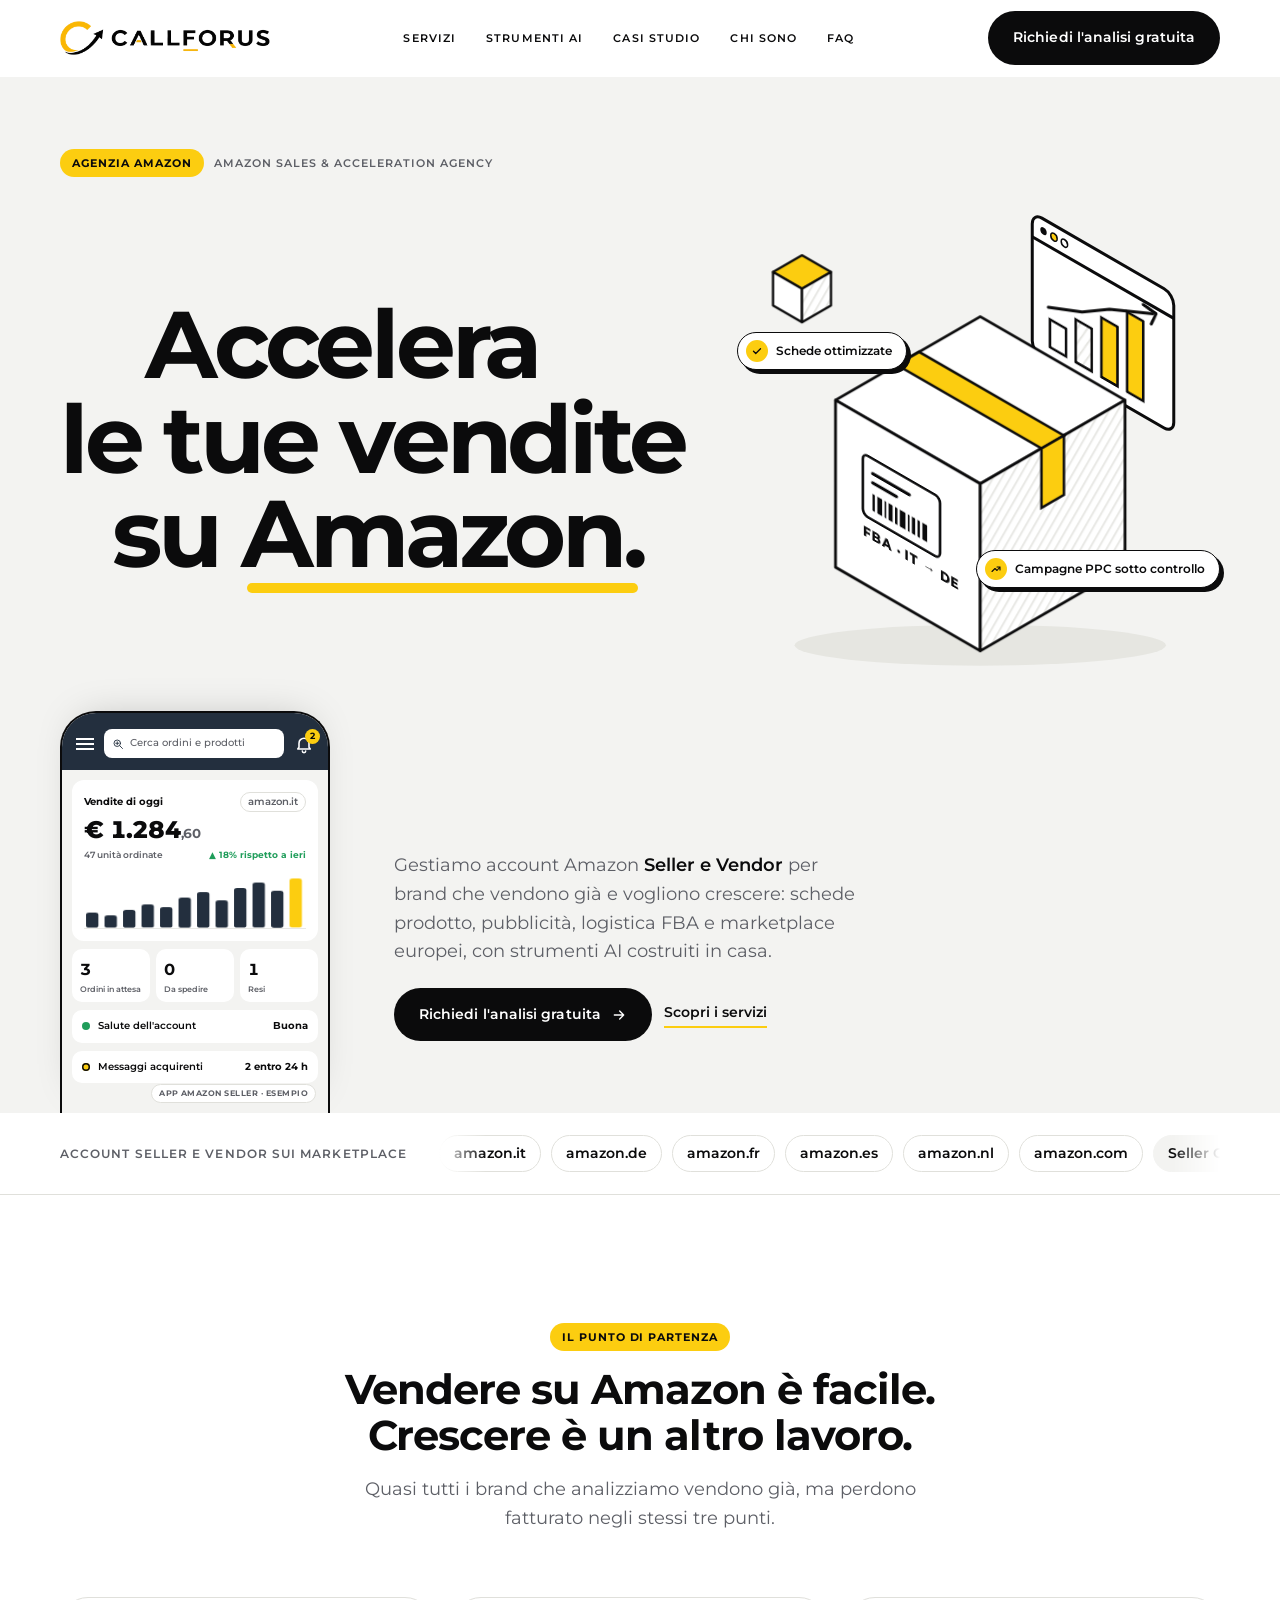
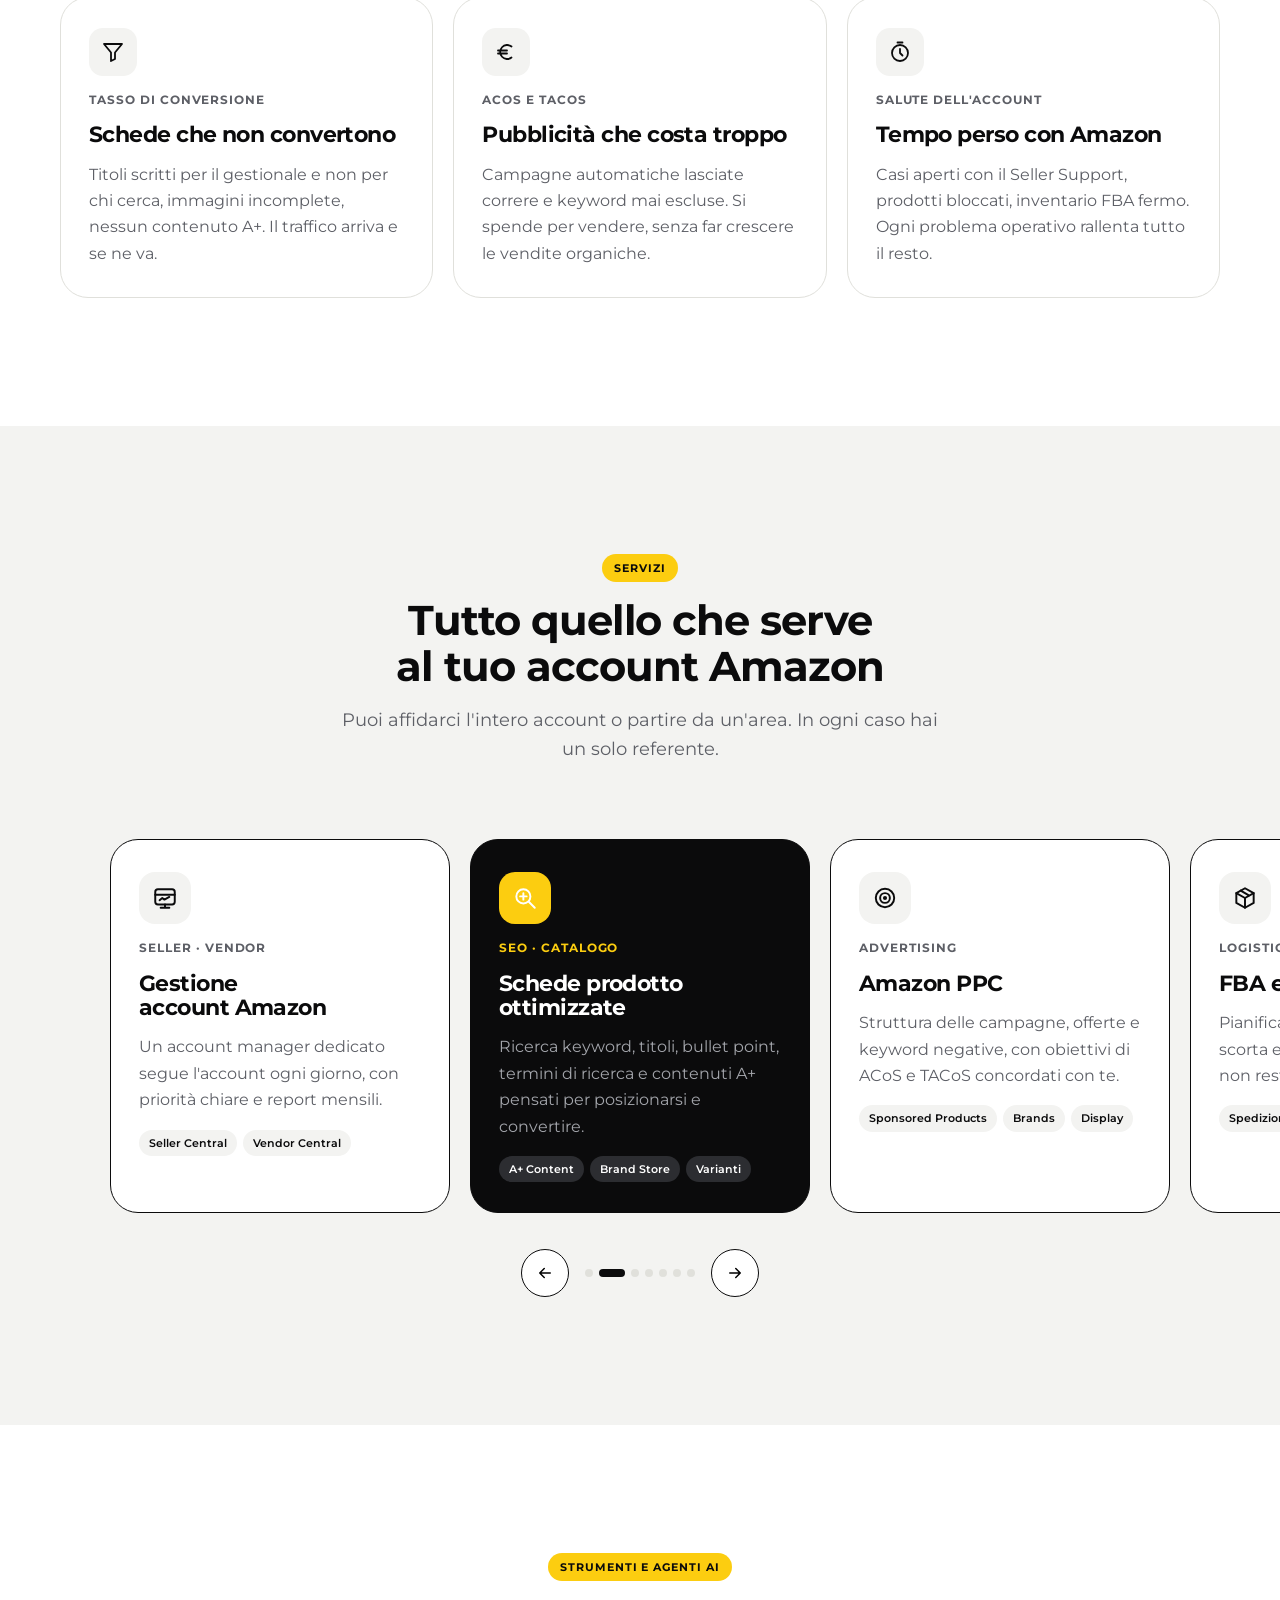
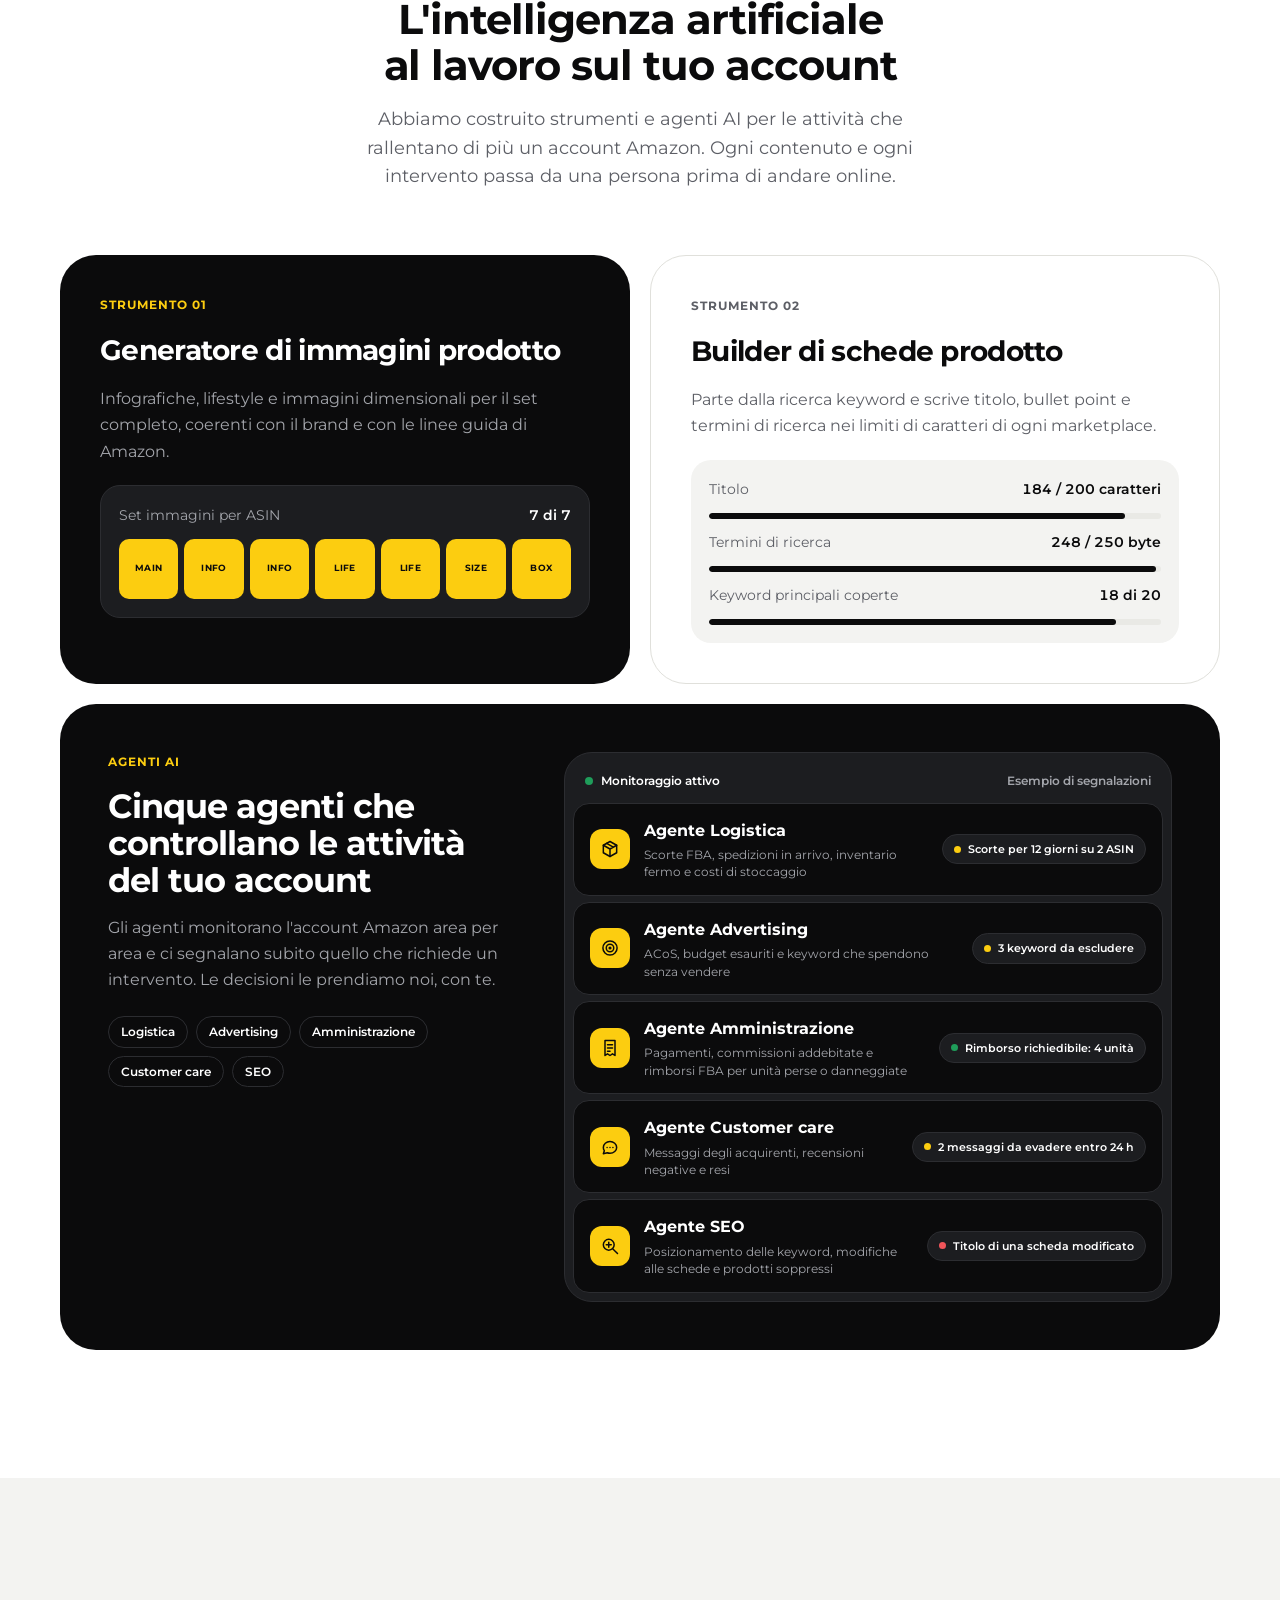
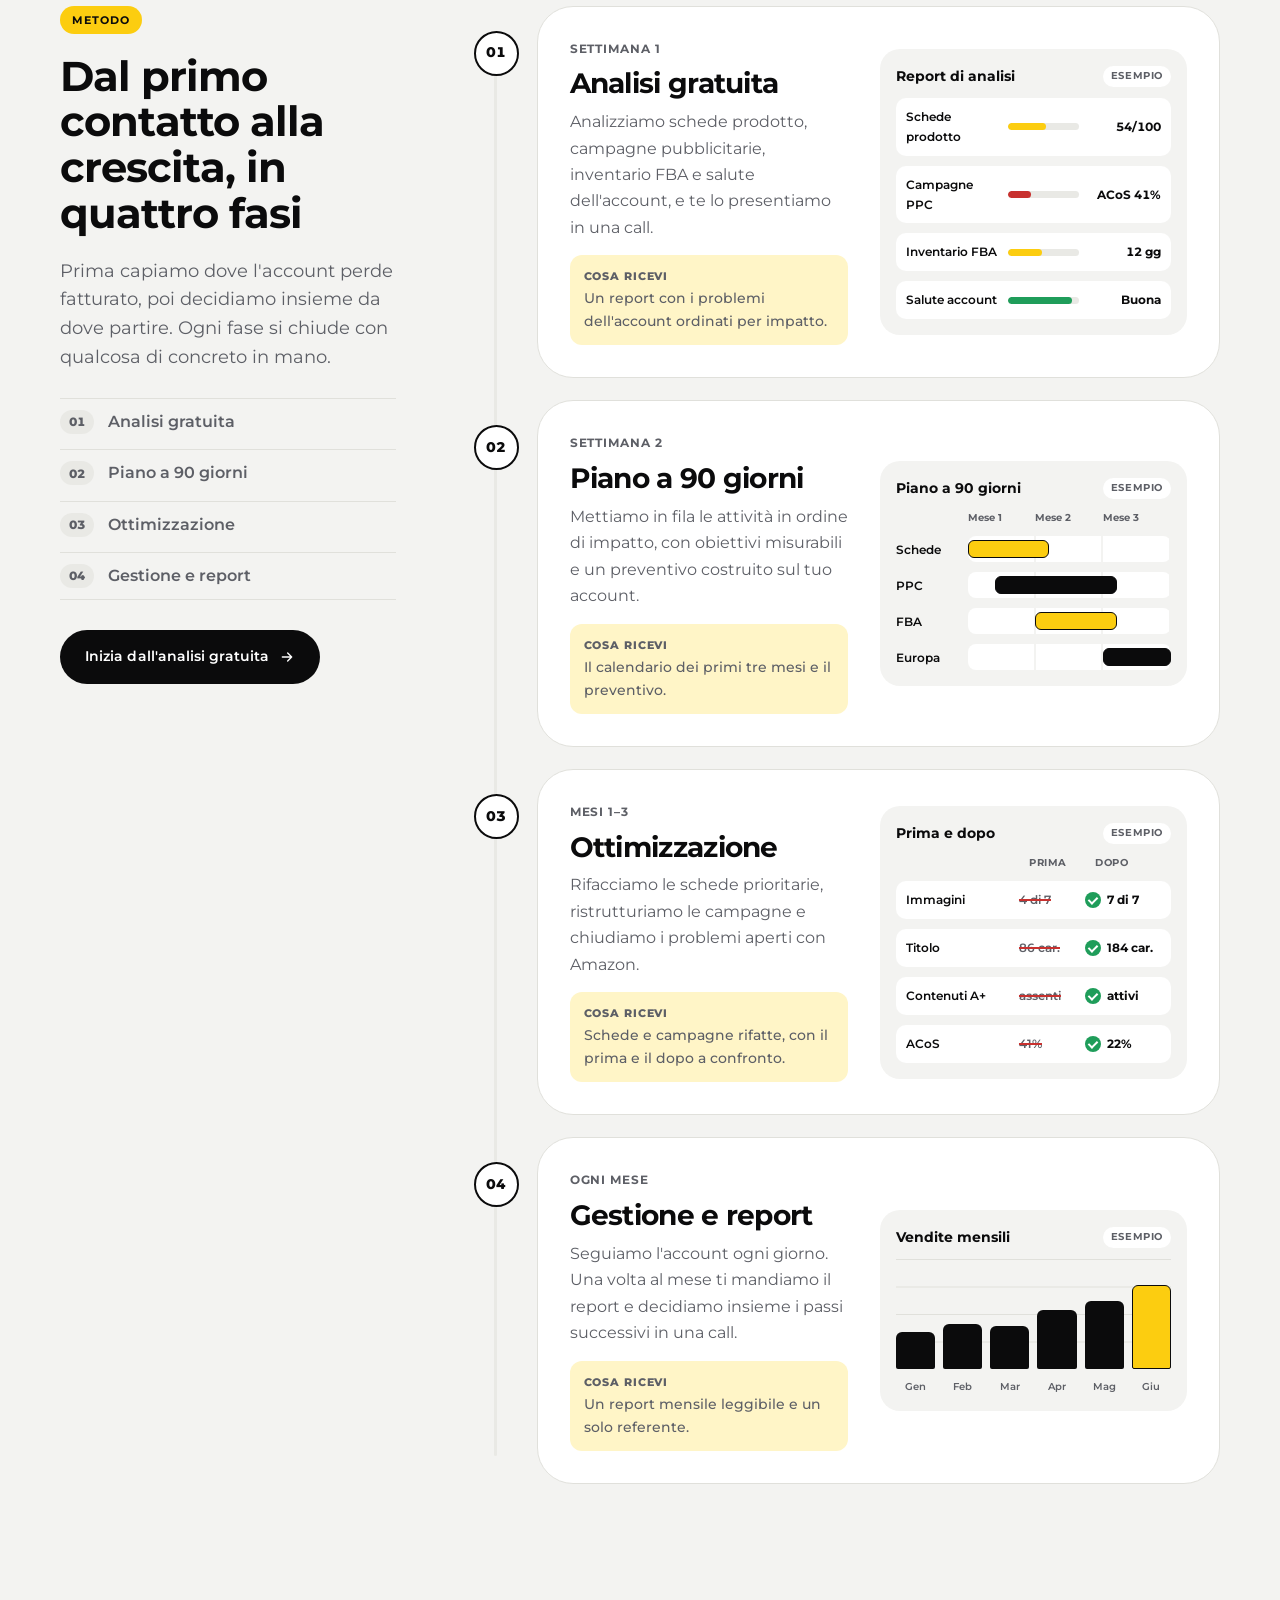
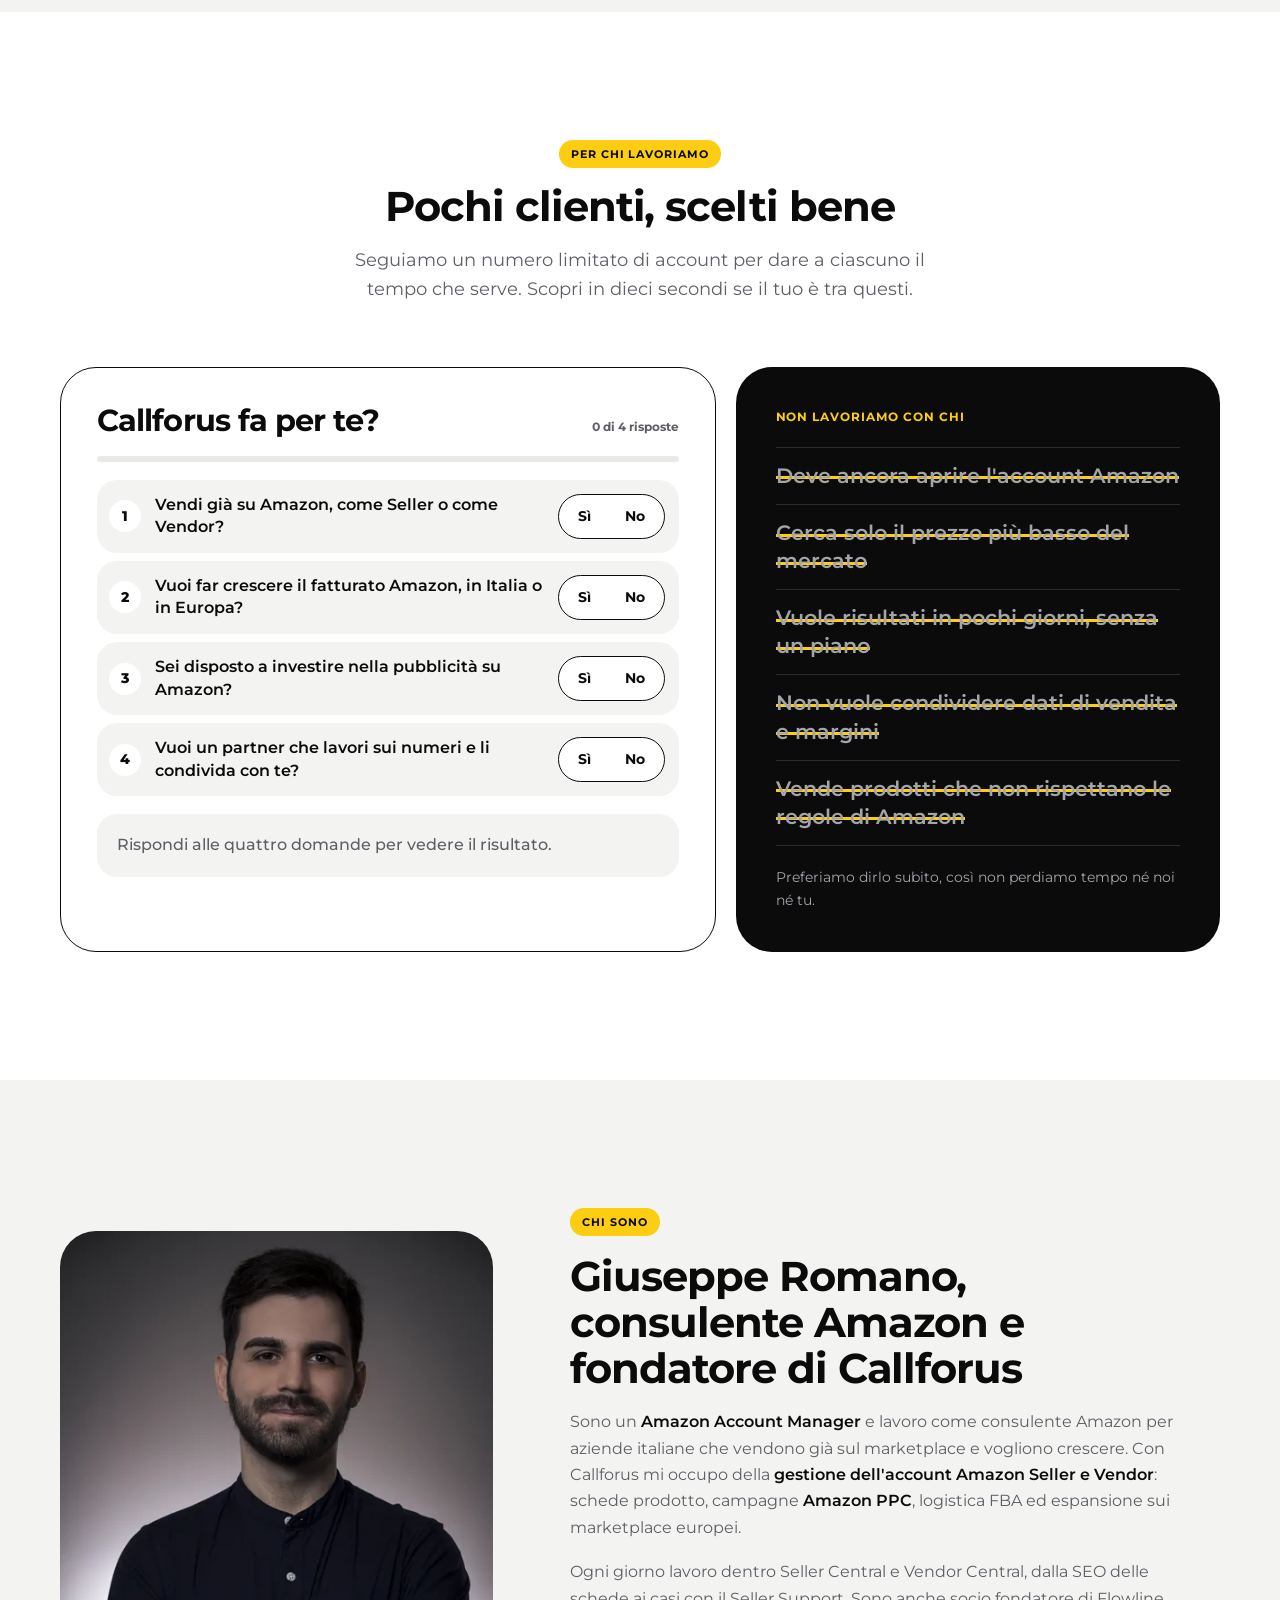
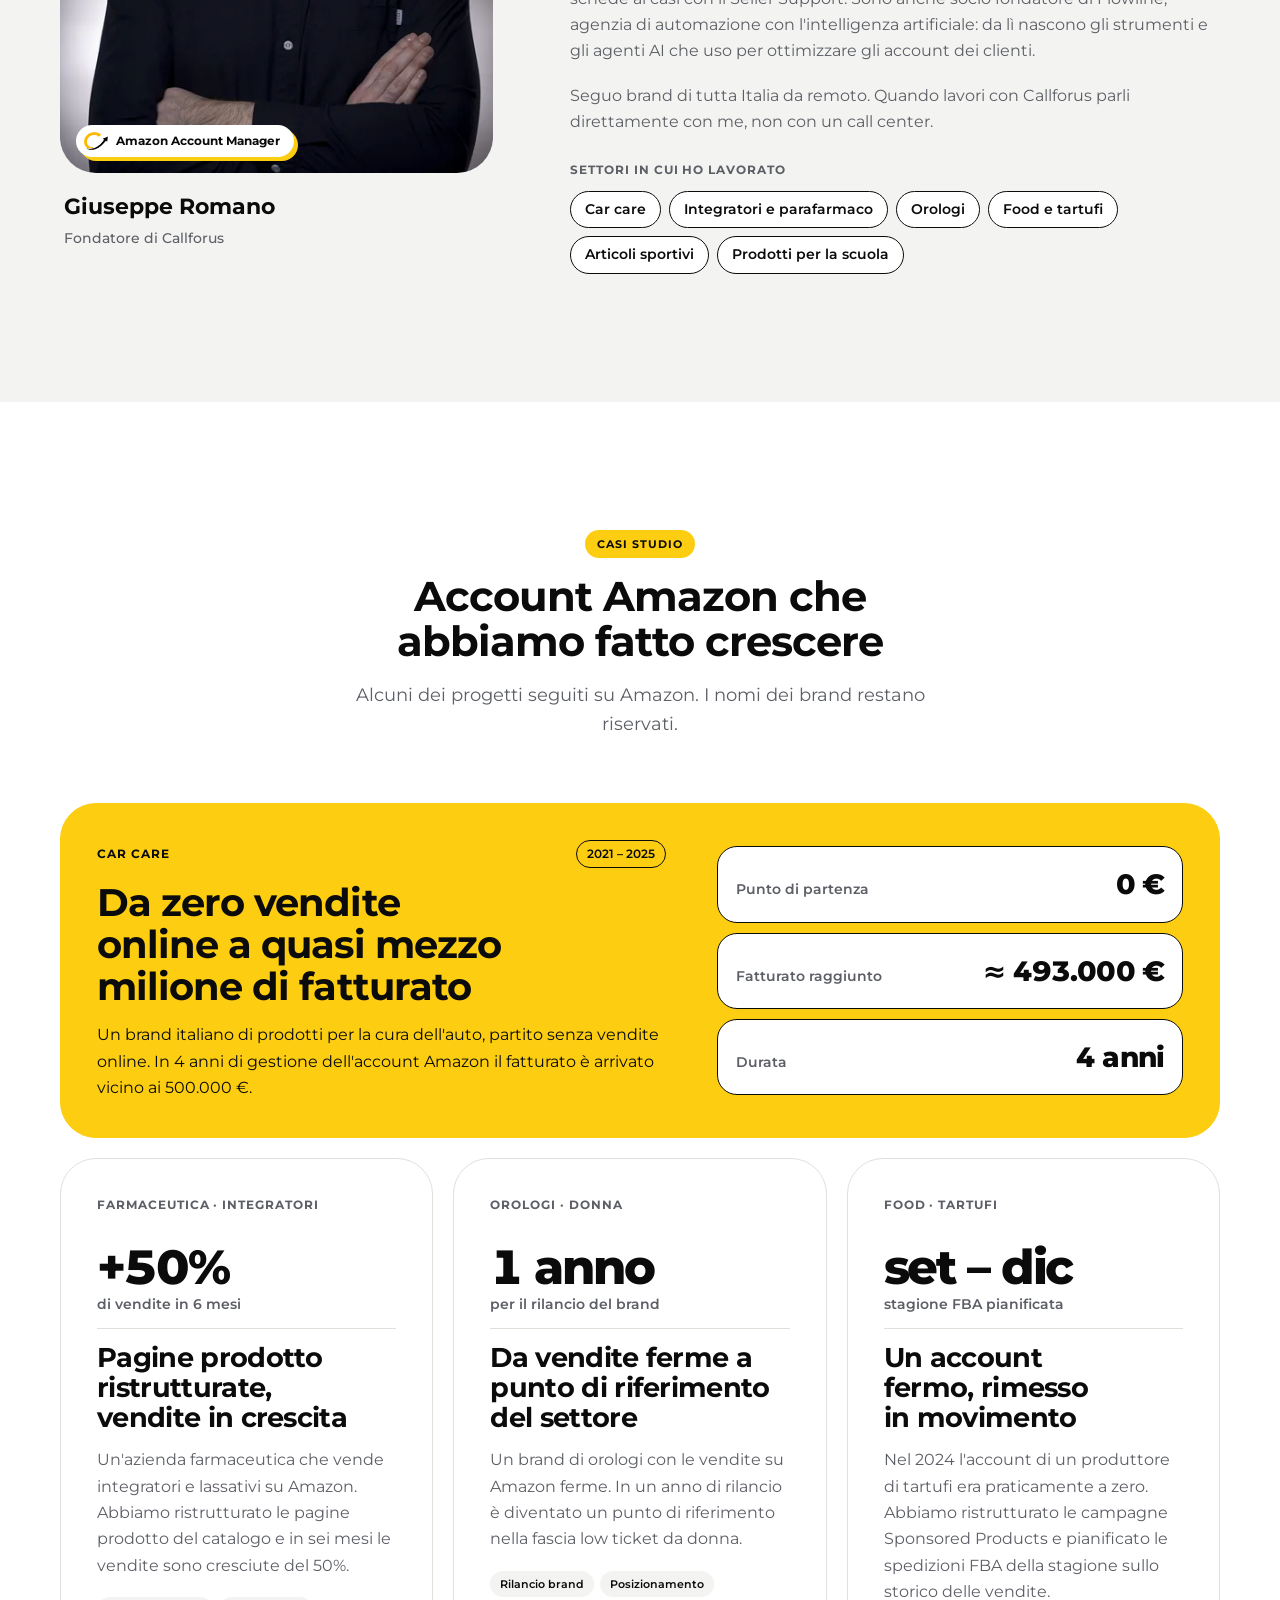
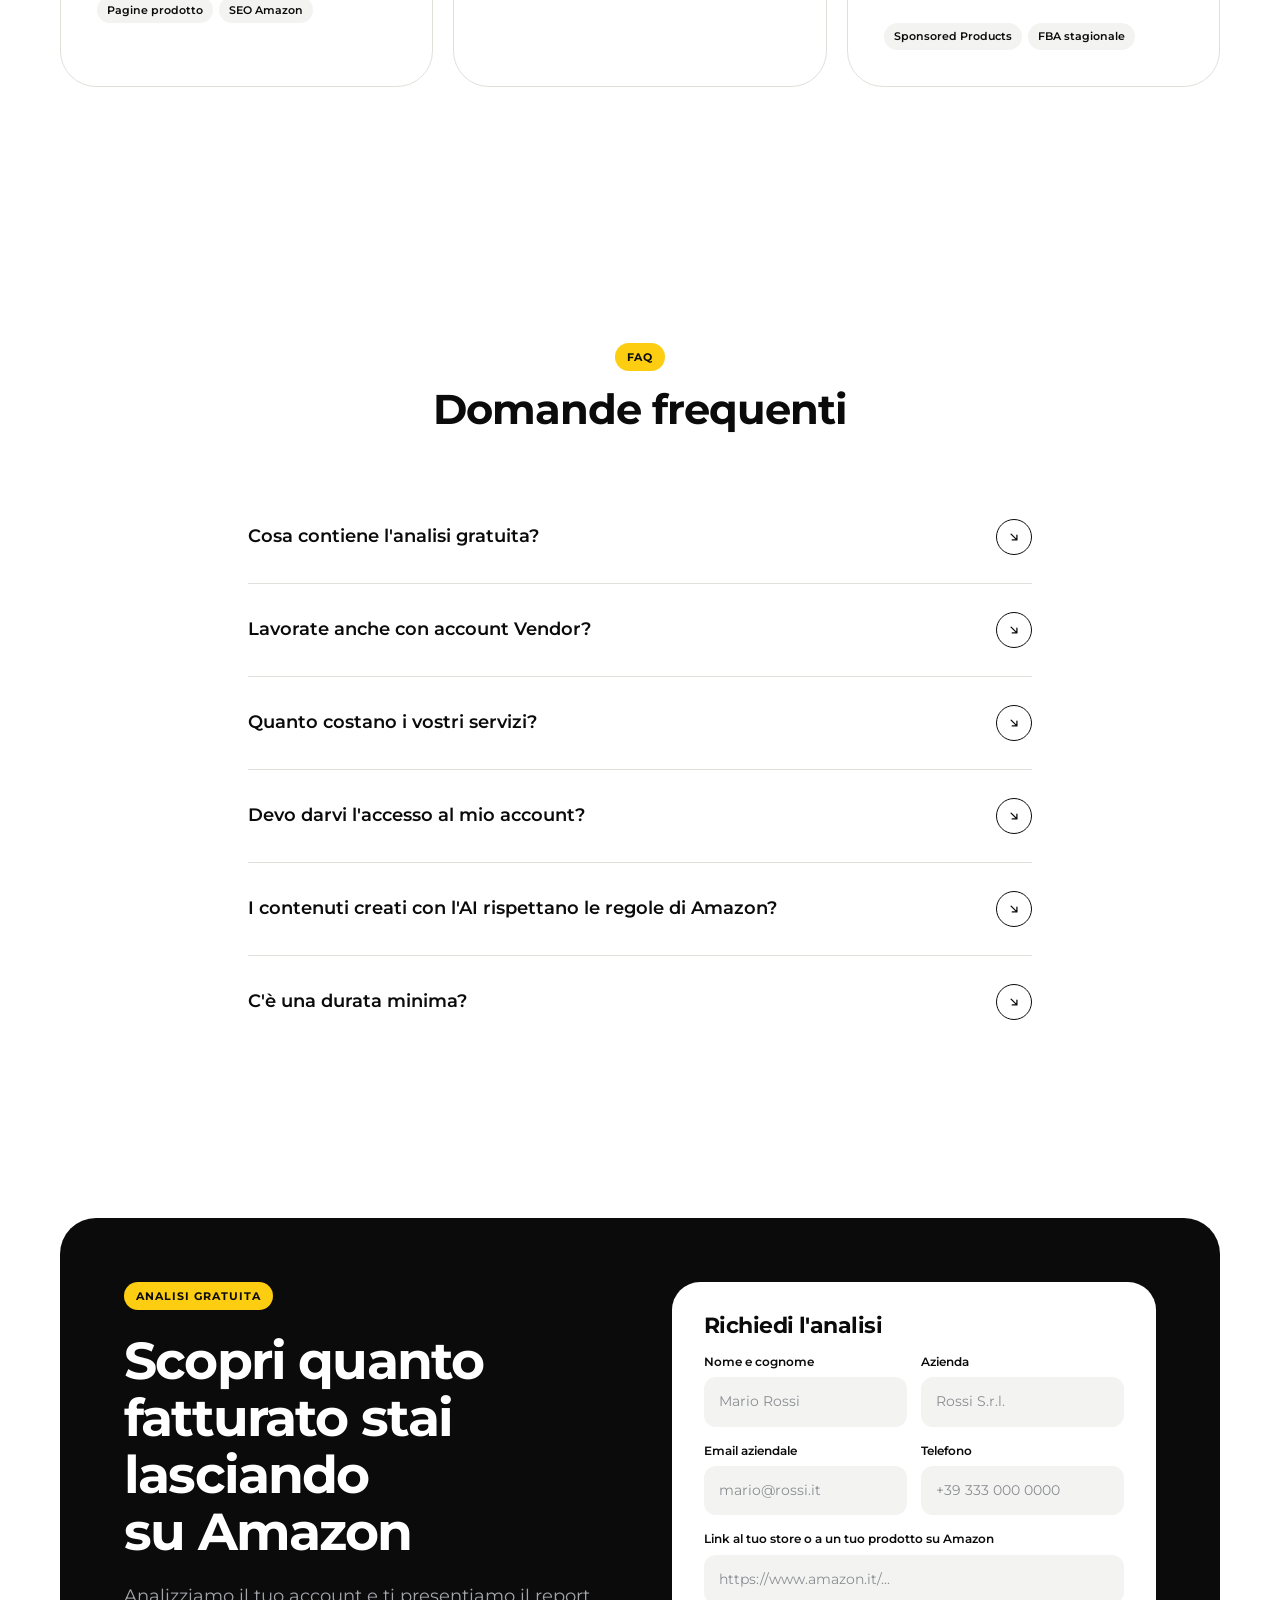
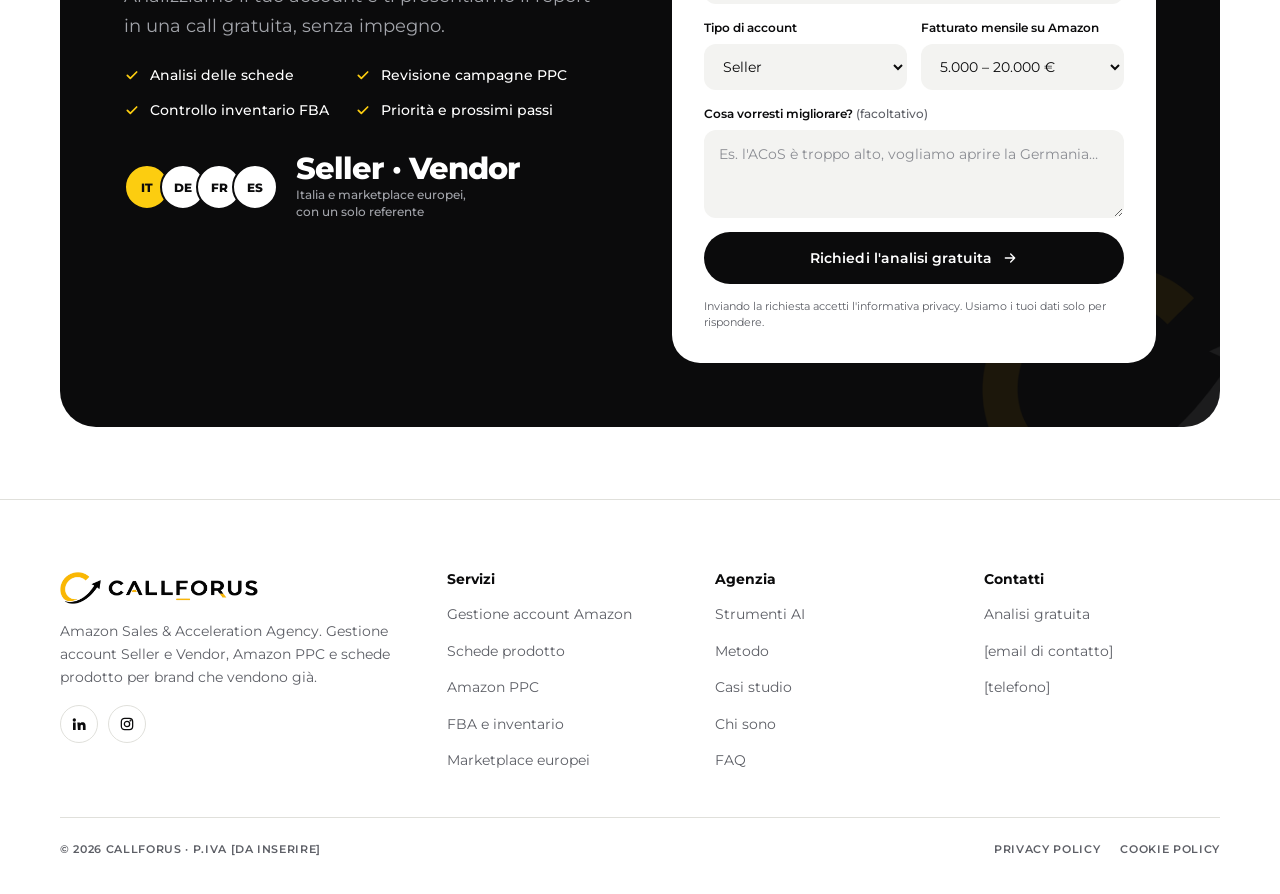
==== index.html @ 0ac95a92 "Metodo e Per chi rifatti, foto, SEO di Chi sono, nuovi casi studio - Metodo: colonna laterale fissa " ====
<!doctype html>
<html lang="it">
<head>
<meta charset="utf-8">
<meta name="viewport" content="width=device-width, initial-scale=1, viewport-fit=cover">
<title>Agenzia Amazon per brand che vendono già | Callforus</title>
<meta name="description" content="Callforus è l'agenzia Amazon per brand che vendono già: gestione account Seller e Vendor, schede prodotto, Amazon PPC e FBA, con strumenti AI proprietari. Richiedi l'analisi gratuita.">
<!-- ANTEPRIMA: rimuovere la riga seguente prima della pubblicazione su callforus.it -->
<meta name="robots" content="noindex, nofollow">
<link rel="canonical" href="https://callforus.it/">
<meta property="og:type" content="website">
<meta property="og:locale" content="it_IT">
<meta property="og:site_name" content="Callforus">
<meta property="og:title" content="Agenzia Amazon per brand che vendono già | Callforus">
<meta property="og:description" content="Gestione account Seller e Vendor, schede prodotto, Amazon PPC e FBA con strumenti AI proprietari. Richiedi l'analisi gratuita.">
<meta property="og:url" content="https://callforus.it/">
<meta property="og:image" content="https://callforus.it/assets/img/og-image.jpg">
<meta property="og:image:width" content="1200">
<meta property="og:image:height" content="630">
<meta name="twitter:card" content="summary_large_image">
<meta name="theme-color" content="#FFFFFF">
<link rel="icon" type="image/png" sizes="32x32" href="assets/img/favicon-32.png">
<link rel="apple-touch-icon" href="assets/img/apple-touch-icon.png">
<link rel="manifest" href="site.webmanifest">
<link rel="preload" href="assets/fonts/montserrat-latin-700-normal.woff2" as="font" type="font/woff2" crossorigin>
<link rel="preload" href="assets/fonts/montserrat-latin-400-normal.woff2" as="font" type="font/woff2" crossorigin>
<link rel="stylesheet" href="assets/css/style.css">
</head>
<body>
<svg width="0" height="0" style="position:absolute" aria-hidden="true" focusable="false">
  <symbol id="i-arrow" viewBox="0 0 24 24"><path d="M5 12h14M13 6l6 6-6 6" fill="none" stroke="currentColor" stroke-width="2" stroke-linecap="round" stroke-linejoin="round"/></symbol>
  <symbol id="i-left" viewBox="0 0 24 24"><path d="M19 12H5M11 6l-6 6 6 6" fill="none" stroke="currentColor" stroke-width="2" stroke-linecap="round" stroke-linejoin="round"/></symbol>
  <symbol id="i-diag" viewBox="0 0 24 24"><path d="M7 7l10 10M17 9v8H9" fill="none" stroke="currentColor" stroke-width="2.2" stroke-linecap="round" stroke-linejoin="round"/></symbol>
  <symbol id="i-check" viewBox="0 0 24 24"><path d="M5 12.5l4.5 4.5L19 7.5" fill="none" stroke="currentColor" stroke-width="2.6" stroke-linecap="round" stroke-linejoin="round"/></symbol>
  <symbol id="i-x" viewBox="0 0 24 24"><path d="M7 7l10 10M17 7L7 17" fill="none" stroke="currentColor" stroke-width="2.4" stroke-linecap="round"/></symbol>
  <symbol id="i-up" viewBox="0 0 24 24"><path d="M4 17l6-6 4 4 6-7M14 8h6v6" fill="none" stroke="currentColor" stroke-width="2.2" stroke-linecap="round" stroke-linejoin="round"/></symbol>
  <!-- service icons -->
  <symbol id="s-account" viewBox="0 0 24 24"><g fill="none" stroke="currentColor" stroke-width="1.8" stroke-linecap="round" stroke-linejoin="round"><rect x="3" y="4" width="18" height="14" rx="2.5"/><path d="M3 9h18M8 21h8M12 18v3"/><path d="M7 14l2.5-2 2 1.5L16 11"/></g></symbol>
  <symbol id="s-seo" viewBox="0 0 24 24"><g fill="none" stroke="currentColor" stroke-width="1.8" stroke-linecap="round" stroke-linejoin="round"><circle cx="10.5" cy="10.5" r="6.5"/><path d="M15.5 15.5L21 21M7.5 10.5h6M10.5 7.5v6"/></g></symbol>
  <symbol id="s-ppc" viewBox="0 0 24 24"><g fill="none" stroke="currentColor" stroke-width="1.8" stroke-linecap="round" stroke-linejoin="round"><circle cx="12" cy="12" r="8.5"/><circle cx="12" cy="12" r="4.5"/><circle cx="12" cy="12" r="1" fill="currentColor"/></g></symbol>
  <symbol id="s-fba" viewBox="0 0 24 24"><g fill="none" stroke="currentColor" stroke-width="1.8" stroke-linecap="round" stroke-linejoin="round"><path d="M12 3l8 4.5v9L12 21l-8-4.5v-9z"/><path d="M4 7.5l8 4.5 8-4.5M12 12v9M8 5.2l8 4.6"/></g></symbol>
  <symbol id="s-data" viewBox="0 0 24 24"><g fill="none" stroke="currentColor" stroke-width="1.8" stroke-linecap="round" stroke-linejoin="round"><path d="M4 20V10M10 20V4M16 20v-7M22 20H2"/></g></symbol>
  <symbol id="s-eu" viewBox="0 0 24 24"><g fill="none" stroke="currentColor" stroke-width="1.8" stroke-linecap="round" stroke-linejoin="round"><circle cx="12" cy="12" r="9"/><path d="M3 12h18M12 3c2.5 2.6 3.8 5.6 3.8 9s-1.3 6.4-3.8 9c-2.5-2.6-3.8-5.6-3.8-9S9.5 5.6 12 3z"/></g></symbol>
  <symbol id="s-case" viewBox="0 0 24 24"><g fill="none" stroke="currentColor" stroke-width="1.8" stroke-linecap="round" stroke-linejoin="round"><path d="M12 3l7.5 3v5.5c0 4.5-3.1 8-7.5 9.5-4.4-1.5-7.5-5-7.5-9.5V6z"/><path d="M8.5 12l2.5 2.5 4.5-5"/></g></symbol>
  <symbol id="s-admin" viewBox="0 0 24 24"><g fill="none" stroke="currentColor" stroke-width="1.8" stroke-linecap="round" stroke-linejoin="round"><path d="M6 3h12v18l-3-2-3 2-3-2-3 2z"/><path d="M9 8h6M9 12h6M9 16h3"/></g></symbol>
  <symbol id="s-chat" viewBox="0 0 24 24"><g fill="none" stroke="currentColor" stroke-width="1.8" stroke-linecap="round" stroke-linejoin="round"><path d="M20 12.5c0 3.9-3.6 7-8 7-1.2 0-2.3-.2-3.3-.6L4 20l1.2-3.6C4.4 15.3 4 14 4 12.5c0-3.9 3.6-7 8-7s8 3.1 8 7z"/><path d="M8.5 12.5h.01M12 12.5h.01M15.5 12.5h.01"/></g></symbol>
  <symbol id="s-bell" viewBox="0 0 24 24"><g fill="none" stroke="currentColor" stroke-width="1.9" stroke-linecap="round" stroke-linejoin="round"><path d="M6 16V11a6 6 0 1 1 12 0v5l1.5 2h-15z"/><path d="M10 20.5a2 2 0 0 0 4 0"/></g></symbol>
  <symbol id="p-conv" viewBox="0 0 24 24"><g fill="none" stroke="currentColor" stroke-width="1.8" stroke-linecap="round" stroke-linejoin="round"><path d="M3 4h18l-7 8.5V19l-4 2v-8.5z"/></g></symbol>
  <symbol id="p-cost" viewBox="0 0 24 24"><g fill="none" stroke="currentColor" stroke-width="1.8" stroke-linecap="round" stroke-linejoin="round"><path d="M17.5 6.5A7 7 0 1 0 17.5 17.5M4 10.5h9M4 13.5h9"/></g></symbol>
  <symbol id="p-time" viewBox="0 0 24 24"><g fill="none" stroke="currentColor" stroke-width="1.8" stroke-linecap="round" stroke-linejoin="round"><circle cx="12" cy="13" r="8"/><path d="M12 9v4l2.5 2.5M9.5 2.5h5"/></g></symbol>
  <symbol id="so-li" viewBox="0 0 24 24"><path fill="currentColor" d="M4.98 3.5a2.5 2.5 0 1 1 0 5 2.5 2.5 0 0 1 0-5zM3 9.75h4V21H3zM9.5 9.75h3.8v1.6h.06c.53-1 1.83-2.05 3.77-2.05 4.03 0 4.77 2.65 4.77 6.1V21h-4v-5c0-1.2-.02-2.73-1.66-2.73-1.67 0-1.92 1.3-1.92 2.64V21h-4z"/></symbol>
  <symbol id="so-ig" viewBox="0 0 24 24"><g fill="none" stroke="currentColor" stroke-width="1.9"><rect x="3.5" y="3.5" width="17" height="17" rx="5"/><circle cx="12" cy="12" r="4"/><circle cx="17.3" cy="6.7" r=".6" fill="currentColor"/></g></symbol>
</svg>

<header class="top" id="top-bar">
  <div class="wrap top-in">
    <a class="brand" href="#inizio" aria-label="Callforus, torna all'inizio"><img src="assets/img/logo-orizzontale.webp" alt="Callforus" width="210" height="34" fetchpriority="high"></a>
    <nav class="nav" aria-label="Navigazione principale">
      <a href="#servizi">Servizi</a>
      <a href="#strumenti-ai">Strumenti AI</a>
      <a href="#casi-studio">Casi studio</a>
      <a href="#chi-sono">Chi sono</a>
      <a href="#faq">FAQ</a>
    </nav>
    <div class="top-cta">
      <a class="btn btn--ink" href="#analisi">Richiedi l'analisi gratuita</a>
      <button class="menu-btn" id="menu-btn" type="button" aria-expanded="false" aria-controls="mobile-nav"><span class="bars"></span><span class="sr-only">Apri il menu</span></button>
    </div>
  </div>
  <nav class="mobile-nav" id="mobile-nav" aria-label="Menu" hidden>
    <div class="wrap">
      <ul>
        <li><a href="#servizi">Servizi</a></li>
        <li><a href="#strumenti-ai">Strumenti AI</a></li>
        <li><a href="#metodo">Metodo</a></li>
        <li><a href="#casi-studio">Casi studio</a></li>
        <li><a href="#chi-sono">Chi sono</a></li>
        <li><a href="#faq">FAQ</a></li>
      </ul>
      <a class="btn btn--ink" href="#analisi">Richiedi l'analisi gratuita</a>
    </div>
  </nav>
  <div class="progress" aria-hidden="true"><span id="progress-bar"></span></div>
</header>

<main id="inizio">
  <!-- HERO -->
  <section class="hero" aria-labelledby="hero-title">
    <div class="wrap">
      <div class="hero-eyebrow"><span class="pill">Agenzia Amazon</span><span class="tag">Amazon Sales &amp; Acceleration Agency</span></div>
      <div class="hero-grid">
        <div class="hero-title"><h1 id="hero-title"><span class="l1">Accelera</span><span class="l2">le tue vendite</span><span class="l3">su <span class="mark">Amazon.</span></span></h1></div>
        <div class="hero-art" aria-hidden="true">
          <svg viewBox="0 0 520 500" role="presentation">
            <defs>
              <pattern id="hatch" width="8" height="8" patternUnits="userSpaceOnUse" patternTransform="rotate(30)"><rect width="8" height="8" fill="#FFFFFF"/><path d="M0 0v8" stroke="#E0E0DB" stroke-width="3"/></pattern>
            </defs>
            <!-- floor -->
            <ellipse class="a-floor" cx="262" cy="472" rx="200" ry="22" fill="#E6E6E1"/>
            <!-- browser window with rising chart, behind the box -->
            <g class="a-window"><g transform="matrix(0.866 0.5 0 1 318 6)">
              <rect x="0" y="0" width="176" height="150" rx="12" fill="#FFFFFF" stroke="#0B0B0C" stroke-width="3" vector-effect="non-scaling-stroke"/>
              <path d="M0 26H176" stroke="#0B0B0C" stroke-width="3" vector-effect="non-scaling-stroke"/>
              <circle cx="14" cy="13" r="4" fill="#0B0B0C"/><circle cx="27" cy="13" r="4" fill="#FCCD10" stroke="#0B0B0C" stroke-width="1.5" vector-effect="non-scaling-stroke"/><circle cx="40" cy="13" r="4" fill="#FFFFFF" stroke="#0B0B0C" stroke-width="1.5" vector-effect="non-scaling-stroke"/>
              <g stroke="#0B0B0C" stroke-width="2.5" vector-effect="non-scaling-stroke">
                <rect class="a-bar" style="--i:0" x="22" y="104" width="20" height="30" fill="#FFFFFF" vector-effect="non-scaling-stroke"/>
                <rect class="a-bar" style="--i:1" x="54" y="88" width="20" height="46" fill="url(#hatch)" vector-effect="non-scaling-stroke"/>
                <rect class="a-bar" style="--i:2" x="86" y="70" width="20" height="64" fill="#FCCD10" vector-effect="non-scaling-stroke"/>
                <rect class="a-bar" style="--i:3" x="118" y="48" width="20" height="86" fill="#FCCD10" vector-effect="non-scaling-stroke"/>
              </g>
              <path class="a-line" pathLength="1" d="M20 92 L62 76 L96 56 L150 34" fill="none" stroke="#0B0B0C" stroke-width="3" stroke-linecap="round" stroke-linejoin="round" vector-effect="non-scaling-stroke"/>
              <path class="a-head" d="M138 30 L154 32 L148 46" fill="none" stroke="#0B0B0C" stroke-width="3" stroke-linecap="round" stroke-linejoin="round" vector-effect="non-scaling-stroke"/>
            </g></g>
            <!-- small floating cube -->
            <g class="a-cube" stroke="#0B0B0C" stroke-width="2.5" stroke-linejoin="round">
              <path d="M70 52 L101.2 70 L70 88 L38.8 70 Z" fill="#FCCD10"/>
              <path d="M38.8 70 L70 88 L70 124 L38.8 106 Z" fill="#FFFFFF"/>
              <path d="M70 88 L101.2 70 L101.2 106 L70 124 Z" fill="url(#hatch)"/>
            </g>
            <!-- FBA box: top P(262,118) s=180 -->
            <g class="a-box">
            <g stroke="#0B0B0C" stroke-width="3" stroke-linejoin="round">
              <path d="M262 118 L417.9 208 L262 298 L106.1 208 Z" fill="#FFFFFF"/>
              <path d="M106.1 208 L262 298 L262 478 L106.1 388 Z" fill="#FFFFFF"/>
              <path d="M262 298 L417.9 208 L417.9 388 L262 478 Z" fill="url(#hatch)"/>
            </g>
            <!-- tape on top and down the right face -->
            <g transform="matrix(0.866 0.5 -0.866 0.5 262 118)">
              <rect x="0" y="76" width="180" height="28" fill="#FCCD10" stroke="#0B0B0C" stroke-width="2.5" vector-effect="non-scaling-stroke"/>
            </g>
            <g transform="matrix(-0.866 0.5 0 1 417.9 208)">
              <rect x="76" y="0" width="28" height="64" fill="#FCCD10" stroke="#0B0B0C" stroke-width="2.5" vector-effect="non-scaling-stroke"/>
            </g>
            <!-- shipping label on the left face -->
            <g transform="matrix(0.866 0.5 0 1 106.1 208)">
              <rect x="34" y="40" width="96" height="66" rx="6" fill="#FFFFFF" stroke="#0B0B0C" stroke-width="2.5" vector-effect="non-scaling-stroke"/>
              <path d="M46 56h46M46 66h30" stroke="#0B0B0C" stroke-width="3" stroke-linecap="round" vector-effect="non-scaling-stroke"/>
              <g fill="#0B0B0C"><rect x="46" y="78" width="3" height="18"/><rect x="52" y="78" width="6" height="18"/><rect x="61" y="78" width="2" height="18"/><rect x="66" y="78" width="5" height="18"/><rect x="74" y="78" width="3" height="18"/><rect x="80" y="78" width="7" height="18"/><rect x="90" y="78" width="2" height="18"/><rect x="95" y="78" width="4" height="18"/><rect x="102" y="78" width="3" height="18"/><rect x="108" y="78" width="6" height="18"/></g>
              <text x="34" y="128" font-family="Montserrat, Arial, sans-serif" font-size="15" font-weight="800" fill="#0B0B0C" letter-spacing="1">FBA · IT → DE</text>
            </g>
            </g>
          </svg>
          <span class="chip chip--a"><i><svg><use href="#i-check"/></svg></i>Schede ottimizzate</span>
          <span class="chip chip--b"><i><svg><use href="#i-up"/></svg></i>Campagne PPC sotto controllo</span>
        </div>
      </div>

      <div class="hero-low">
        <div class="phone phone--app" role="img" aria-label="Esempio della schermata principale dell'app Amazon Seller: vendite di oggi, ordini e salute dell'account">
          <div class="app-bar" aria-hidden="true"><span class="app-menu"><i></i></span><span class="app-search"><svg><use href="#s-seo"/></svg>Cerca ordini e prodotti</span><span class="app-bell"><svg><use href="#s-bell"/></svg><b>2</b></span></div>
          <div class="app-body" aria-hidden="true">
            <div class="app-card">
              <div class="app-lab"><span>Vendite di oggi</span><span class="app-mkt">amazon.it</span></div>
              <div class="app-num"><span data-count="1284" data-prefix="€ ">€ 1.284</span><small>,60</small></div>
              <div class="app-sub"><span>47 unità ordinate</span><em>▲ 18% rispetto a ieri</em></div>
              <svg class="app-chart" viewBox="0 0 216 82" preserveAspectRatio="none"><rect class="a-bar" style="--i:0" x="2" y="58" width="12" height="22" rx="3" fill="#232F3E"/><rect class="a-bar" style="--i:1" x="20" y="62" width="12" height="18" rx="3" fill="#232F3E"/><rect class="a-bar" style="--i:2" x="38" y="54" width="12" height="26" rx="3" fill="#232F3E"/><rect class="a-bar" style="--i:3" x="56" y="46" width="12" height="34" rx="3" fill="#232F3E"/><rect class="a-bar" style="--i:4" x="74" y="50" width="12" height="30" rx="3" fill="#232F3E"/><rect class="a-bar" style="--i:5" x="92" y="36" width="12" height="44" rx="3" fill="#232F3E"/><rect class="a-bar" style="--i:6" x="110" y="28" width="12" height="52" rx="3" fill="#232F3E"/><rect class="a-bar" style="--i:7" x="128" y="40" width="12" height="40" rx="3" fill="#232F3E"/><rect class="a-bar" style="--i:8" x="146" y="22" width="12" height="58" rx="3" fill="#232F3E"/><rect class="a-bar" style="--i:9" x="164" y="14" width="12" height="66" rx="3" fill="#232F3E"/><rect class="a-bar" style="--i:10" x="182" y="26" width="12" height="54" rx="3" fill="#232F3E"/><rect class="a-bar" style="--i:11" x="200" y="8" width="12" height="72" rx="3" fill="#FCCD10"/><path d="M0 81H216" stroke="#E0E0DB" stroke-width="1"/></svg>
            </div>
            <div class="app-grid"><div><b>3</b><small>Ordini in attesa</small></div><div><b>0</b><small>Da spedire</small></div><div><b>1</b><small>Resi</small></div></div>
            <div class="app-row"><i class="ok"></i><span>Salute dell'account</span><b>Buona</b></div>
            <div class="app-row"><i class="warn"></i><span>Messaggi acquirenti</span><b>2 entro 24 h</b></div>
          </div>
          <span class="app-tag" aria-hidden="true">App Amazon Seller · esempio</span>
        </div>
        <div class="hero-copy">
          <p>Gestiamo account Amazon <strong>Seller e Vendor</strong> per brand che vendono già e vogliono crescere: schede prodotto, pubblicità, logistica FBA e marketplace europei, con strumenti AI costruiti in casa.</p>
          <div class="hero-actions">
            <a class="btn btn--ink" href="#analisi">Richiedi l'analisi gratuita <svg aria-hidden="true"><use href="#i-arrow"/></svg></a>
            <a class="lnk" href="#servizi">Scopri i servizi</a>
          </div>
        </div>
      </div>
    </div>
  </section>

  <!-- MARKETPLACE STRIP -->
  <div class="strip">
    <div class="wrap strip-in">
      <p>Account Seller e Vendor sui marketplace</p>
      <div class="marquee">
        <div class="marquee-track">
          <ul class="markets" aria-label="Marketplace e strumenti Amazon che gestiamo"><li>amazon.it</li><li>amazon.de</li><li>amazon.fr</li><li>amazon.es</li><li>amazon.nl</li><li>amazon.com</li><li class="alt">Seller Central</li><li class="alt">Vendor Central</li><li class="alt">Sponsored Products</li><li class="alt">A+ Content</li><li class="alt">FBA</li><li class="alt">Brand Registry</li></ul>
          <ul class="markets" aria-hidden="true"><li>amazon.it</li><li>amazon.de</li><li>amazon.fr</li><li>amazon.es</li><li>amazon.nl</li><li>amazon.com</li><li class="alt">Seller Central</li><li class="alt">Vendor Central</li><li class="alt">Sponsored Products</li><li class="alt">A+ Content</li><li class="alt">FBA</li><li class="alt">Brand Registry</li></ul>
        </div>
      </div>
    </div>
  </div>

  <!-- PROBLEMI -->
  <section class="section" aria-labelledby="probl-title">
    <div class="wrap">
      <div class="head">
        <span class="pill">Il punto di partenza</span>
        <h2 id="probl-title">Vendere su Amazon è facile. Crescere è un altro lavoro.</h2>
        <p>Quasi tutti i brand che analizziamo vendono già, ma perdono fatturato negli stessi tre punti.</p>
      </div>
      <div class="probs">
        <article class="prob">
          <div class="prob-ico"><svg aria-hidden="true"><use href="#p-conv"/></svg></div>
          <span class="k">Tasso di conversione</span>
          <h3>Schede che non convertono</h3>
          <p>Titoli scritti per il gestionale e non per chi cerca, immagini incomplete, nessun contenuto A+. Il traffico arriva e se ne va.</p>
        </article>
        <article class="prob">
          <div class="prob-ico"><svg aria-hidden="true"><use href="#p-cost"/></svg></div>
          <span class="k">ACoS e TACoS</span>
          <h3>Pubblicità che costa troppo</h3>
          <p>Campagne automatiche lasciate correre e keyword mai escluse. Si spende per vendere, senza far crescere le vendite organiche.</p>
        </article>
        <article class="prob">
          <div class="prob-ico"><svg aria-hidden="true"><use href="#p-time"/></svg></div>
          <span class="k">Salute dell'account</span>
          <h3>Tempo perso con Amazon</h3>
          <p>Casi aperti con il Seller Support, prodotti bloccati, inventario FBA fermo. Ogni problema operativo rallenta tutto il resto.</p>
        </article>
      </div>
    </div>
  </section>

  <!-- SERVIZI -->
  <section class="section section--soft" id="servizi" aria-labelledby="serv-title">
    <div class="wrap">
      <div class="head">
        <span class="pill">Servizi</span>
        <h2 id="serv-title">Tutto quello che serve al tuo account Amazon</h2>
        <p>Puoi affidarci l'intero account o partire da un'area. In ogni caso hai un solo referente.</p>
      </div>
    </div>
    <div class="carousel">
      <div class="track" id="svc-track" tabindex="0" aria-label="Servizi, scorri in orizzontale">
        <article class="svc"><div class="svc-ico"><svg aria-hidden="true"><use href="#s-account"/></svg></div><span class="k">Seller · Vendor</span><h3>Gestione account Amazon</h3><p>Un account manager dedicato segue l'account ogni giorno, con priorità chiare e report mensili.</p><ul><li>Seller Central</li><li>Vendor Central</li></ul></article>
        <article class="svc"><div class="svc-ico"><svg aria-hidden="true"><use href="#s-seo"/></svg></div><span class="k">SEO · Catalogo</span><h3>Schede prodotto ottimizzate</h3><p>Ricerca keyword, titoli, bullet point, termini di ricerca e contenuti A+ pensati per posizionarsi e convertire.</p><ul><li>A+ Content</li><li>Brand Store</li><li>Varianti</li></ul></article>
        <article class="svc"><div class="svc-ico"><svg aria-hidden="true"><use href="#s-ppc"/></svg></div><span class="k">Advertising</span><h3>Amazon PPC</h3><p>Struttura delle campagne, offerte e keyword negative, con obiettivi di ACoS e TACoS concordati con te.</p><ul><li>Sponsored Products</li><li>Brands</li><li>Display</li></ul></article>
        <article class="svc"><div class="svc-ico"><svg aria-hidden="true"><use href="#s-fba"/></svg></div><span class="k">Logistica</span><h3>FBA e inventario</h3><p>Pianificazione degli invii, livelli di scorta e costi di stoccaggio, per non restare senza disponibilità.</p><ul><li>Spedizioni FBA</li><li>Scorte</li></ul></article>
        <article class="svc"><div class="svc-ico"><svg aria-hidden="true"><use href="#s-data"/></svg></div><span class="k">Dati</span><h3>Analisi e strategia</h3><p>Analisi dei competitor, margini per prodotto e un piano di crescita basato sui numeri del tuo account.</p><ul><li>Report mensile</li><li>Competitor</li></ul></article>
        <article class="svc"><div class="svc-ico"><svg aria-hidden="true"><use href="#s-eu"/></svg></div><span class="k">Internazionale</span><h3>Marketplace europei</h3><p>Apertura e gestione di Germania, Francia, Spagna e Paesi Bassi, con schede tradotte e localizzate.</p><ul><li>DE</li><li>FR</li><li>ES</li><li>NL</li></ul></article>
        <article class="svc"><div class="svc-ico"><svg aria-hidden="true"><use href="#s-case"/></svg></div><span class="k">Supporto</span><h3>Problemi con Amazon</h3><p>Casi con il Seller Support, ASIN bloccati, sospensioni e documenti di conformità gestiti da chi li conosce.</p><ul><li>Sospensioni</li><li>Conformità</li></ul></article>
      </div>
      <div class="car-nav">
        <button class="car-btn" type="button" id="svc-prev" aria-label="Servizio precedente"><svg aria-hidden="true"><use href="#i-left"/></svg></button>
        <div class="dots" id="svc-dots" aria-hidden="true"></div>
        <button class="car-btn" type="button" id="svc-next" aria-label="Servizio successivo"><svg aria-hidden="true"><use href="#i-arrow"/></svg></button>
      </div>
    </div>
  </section>

  <!-- STRUMENTI AI -->
  <section class="section" id="strumenti-ai" aria-labelledby="ai-title">
    <div class="wrap">
      <div class="head">
        <span class="pill">Strumenti e agenti AI</span>
        <h2 id="ai-title">L'intelligenza artificiale al lavoro sul tuo account</h2>
        <p>Abbiamo costruito strumenti e agenti AI per le attività che rallentano di più un account Amazon. Ogni contenuto e ogni intervento passa da una persona prima di andare online.</p>
      </div>
      <div class="tools">
        <article class="tool tool--ink">
          <span class="k">Strumento 01</span>
          <h3>Generatore di immagini prodotto</h3>
          <p>Infografiche, lifestyle e immagini dimensionali per il set completo, coerenti con il brand e con le linee guida di Amazon.</p>
          <div class="demo">
            <div class="demo-row"><span>Set immagini per ASIN</span><b>7 di 7</b></div>
            <div class="slots"><span>MAIN</span><span>INFO</span><span>INFO</span><span>LIFE</span><span>LIFE</span><span>SIZE</span><span>BOX</span></div>
          </div>
        </article>
        <article class="tool tool--white">
          <span class="k">Strumento 02</span>
          <h3>Builder di schede prodotto</h3>
          <p>Parte dalla ricerca keyword e scrive titolo, bullet point e termini di ricerca nei limiti di caratteri di ogni marketplace.</p>
          <div class="demo">
            <div class="demo-row"><span>Titolo</span><b>184 / 200 caratteri</b></div><div class="bar"><i style="width:92%"></i></div>
            <div class="demo-row"><span>Termini di ricerca</span><b>248 / 250 byte</b></div><div class="bar"><i style="width:99%"></i></div>
            <div class="demo-row"><span>Keyword principali coperte</span><b>18 di 20</b></div><div class="bar"><i style="width:90%"></i></div>
          </div>
        </article>
      </div>

      <div class="agents">
        <div class="agents-intro">
          <span class="k">Agenti AI</span>
          <h3>Cinque agenti che controllano le attività del tuo account</h3>
          <p>Gli agenti monitorano l'account Amazon area per area e ci segnalano subito quello che richiede un intervento. Le decisioni le prendiamo noi, con te.</p>
          <ul class="agents-tags"><li>Logistica</li><li>Advertising</li><li>Amministrazione</li><li>Customer care</li><li>SEO</li></ul>
        </div>
        <div class="agents-panel">
          <div class="panel-top"><span class="live"><i></i>Monitoraggio attivo</span><span class="panel-note">Esempio di segnalazioni</span></div>
          <ul class="agent-list">
              <li class="agent" style="--i:0"><span class="ag-ico"><svg aria-hidden="true"><use href="#s-fba"/></svg></span><div class="ag-txt"><b>Agente Logistica</b><small>Scorte FBA, spedizioni in arrivo, inventario fermo e costi di stoccaggio</small></div><span class="ag-alert warn"><i></i>Scorte per 12 giorni su 2 ASIN</span></li>
              <li class="agent" style="--i:1"><span class="ag-ico"><svg aria-hidden="true"><use href="#s-ppc"/></svg></span><div class="ag-txt"><b>Agente Advertising</b><small>ACoS, budget esauriti e keyword che spendono senza vendere</small></div><span class="ag-alert warn"><i></i>3 keyword da escludere</span></li>
              <li class="agent" style="--i:2"><span class="ag-ico"><svg aria-hidden="true"><use href="#s-admin"/></svg></span><div class="ag-txt"><b>Agente Amministrazione</b><small>Pagamenti, commissioni addebitate e rimborsi FBA per unità perse o danneggiate</small></div><span class="ag-alert ok"><i></i>Rimborso richiedibile: 4 unità</span></li>
              <li class="agent" style="--i:3"><span class="ag-ico"><svg aria-hidden="true"><use href="#s-chat"/></svg></span><div class="ag-txt"><b>Agente Customer care</b><small>Messaggi degli acquirenti, recensioni negative e resi</small></div><span class="ag-alert warn"><i></i>2 messaggi da evadere entro 24 h</span></li>
              <li class="agent" style="--i:4"><span class="ag-ico"><svg aria-hidden="true"><use href="#s-seo"/></svg></span><div class="ag-txt"><b>Agente SEO</b><small>Posizionamento delle keyword, modifiche alle schede e prodotti soppressi</small></div><span class="ag-alert crit"><i></i>Titolo di una scheda modificato</span></li>
          </ul>
        </div>
      </div>
    </div>
  </section>

  <!-- METODO -->
  <section class="section section--soft method" id="metodo" aria-labelledby="met-title">
    <div class="wrap method-grid">
      <div class="method-side">
        <span class="pill">Metodo</span>
        <h2 id="met-title">Dal primo contatto alla crescita, in quattro fasi</h2>
        <p>Prima capiamo dove l'account perde fatturato, poi decidiamo insieme da dove partire. Ogni fase si chiude con qualcosa di concreto in mano.</p>
        <ol class="method-index" aria-hidden="true">
          <li data-step="1"><b>01</b>Analisi gratuita</li>
          <li data-step="2"><b>02</b>Piano a 90 giorni</li>
          <li data-step="3"><b>03</b>Ottimizzazione</li>
          <li data-step="4"><b>04</b>Gestione e report</li>
        </ol>
        <a class="btn btn--ink" href="#analisi">Inizia dall'analisi gratuita <svg aria-hidden="true"><use href="#i-arrow"/></svg></a>
      </div>

      <ol class="method-steps" id="method-steps">
        <li class="mstep" data-step="1">
          <span class="mstep-dot" aria-hidden="true">01</span>
          <div class="mstep-txt">
            <span class="mstep-when">Settimana 1</span>
            <h3>Analisi gratuita</h3>
            <p>Analizziamo schede prodotto, campagne pubblicitarie, inventario FBA e salute dell'account, e te lo presentiamo in una call.</p>
            <p class="mstep-get"><b>Cosa ricevi</b>Un report con i problemi dell'account ordinati per impatto.</p>
          </div>
          <div class="mvis mvis--report" aria-hidden="true">
            <div class="mvis-top"><span>Report di analisi</span><em>esempio</em></div>
            <div class="r-row"><span>Schede prodotto</span><div class="r-bar"><i class="warn" style="--v:.54"></i></div><b>54/100</b></div>
            <div class="r-row"><span>Campagne PPC</span><div class="r-bar"><i class="crit" style="--v:.32"></i></div><b>ACoS 41%</b></div>
            <div class="r-row"><span>Inventario FBA</span><div class="r-bar"><i class="warn" style="--v:.48"></i></div><b>12 gg</b></div>
            <div class="r-row"><span>Salute account</span><div class="r-bar"><i class="ok" style="--v:.9"></i></div><b>Buona</b></div>
          </div>
        </li>
        <li class="mstep" data-step="2">
          <span class="mstep-dot" aria-hidden="true">02</span>
          <div class="mstep-txt">
            <span class="mstep-when">Settimana 2</span>
            <h3>Piano a 90 giorni</h3>
            <p>Mettiamo in fila le attività in ordine di impatto, con obiettivi misurabili e un preventivo costruito sul tuo account.</p>
            <p class="mstep-get"><b>Cosa ricevi</b>Il calendario dei primi tre mesi e il preventivo.</p>
          </div>
          <div class="mvis mvis--plan" aria-hidden="true">
            <div class="mvis-top"><span>Piano a 90 giorni</span><em>esempio</em></div>
            <div class="g-head"><span></span><div><b>Mese 1</b><b>Mese 2</b><b>Mese 3</b></div></div>
            <div class="g-row"><span>Schede</span><div class="g-track"><i class="y" style="--s:0;--w:1.2"></i></div></div>
            <div class="g-row"><span>PPC</span><div class="g-track"><i class="k" style="--s:0.4;--w:1.8"></i></div></div>
            <div class="g-row"><span>FBA</span><div class="g-track"><i class="y" style="--s:1;--w:1.2"></i></div></div>
            <div class="g-row"><span>Europa</span><div class="g-track"><i class="k" style="--s:2;--w:1"></i></div></div>
          </div>
        </li>
        <li class="mstep" data-step="3">
          <span class="mstep-dot" aria-hidden="true">03</span>
          <div class="mstep-txt">
            <span class="mstep-when">Mesi 1–3</span>
            <h3>Ottimizzazione</h3>
            <p>Rifacciamo le schede prioritarie, ristrutturiamo le campagne e chiudiamo i problemi aperti con Amazon.</p>
            <p class="mstep-get"><b>Cosa ricevi</b>Schede e campagne rifatte, con il prima e il dopo a confronto.</p>
          </div>
          <div class="mvis mvis--ba" aria-hidden="true">
            <div class="mvis-top"><span>Prima e dopo</span><em>esempio</em></div>
            <div class="ba-head"><span></span><b>Prima</b><b>Dopo</b></div>
            <div class="ba-row"><span>Immagini</span><s>4 di 7</s><b><i></i>7 di 7</b></div>
            <div class="ba-row"><span>Titolo</span><s>86 car.</s><b><i></i>184 car.</b></div>
            <div class="ba-row"><span>Contenuti A+</span><s>assenti</s><b><i></i>attivi</b></div>
            <div class="ba-row"><span>ACoS</span><s>41%</s><b><i></i>22%</b></div>
          </div>
        </li>
        <li class="mstep" data-step="4">
          <span class="mstep-dot" aria-hidden="true">04</span>
          <div class="mstep-txt">
            <span class="mstep-when">Ogni mese</span>
            <h3>Gestione e report</h3>
            <p>Seguiamo l'account ogni giorno. Una volta al mese ti mandiamo il report e decidiamo insieme i passi successivi in una call.</p>
            <p class="mstep-get"><b>Cosa ricevi</b>Un report mensile leggibile e un solo referente.</p>
          </div>
          <div class="mvis mvis--month" aria-hidden="true">
            <div class="mvis-top"><span>Vendite mensili</span><em>esempio</em></div>
            <div class="m-bars"><i style="--h:0.34;--i:0"></i><i style="--h:0.42;--i:1"></i><i style="--h:0.4;--i:2"></i><i style="--h:0.55;--i:3"></i><i style="--h:0.63;--i:4"></i><i style="--h:0.78;--i:5"></i></div>
            <div class="m-lab"><span>Gen</span><span>Feb</span><span>Mar</span><span>Apr</span><span>Mag</span><span>Giu</span></div>
          </div>
        </li>
      </ol>
    </div>
  </section>

  <!-- PER CHI -->
  <section class="section" id="per-chi" aria-labelledby="fit-title">
    <div class="wrap">
      <div class="head">
        <span class="pill">Per chi lavoriamo</span>
        <h2 id="fit-title">Pochi clienti, scelti bene</h2>
        <p>Seguiamo un numero limitato di account per dare a ciascuno il tempo che serve. Scopri in dieci secondi se il tuo è tra questi.</p>
      </div>
      <div class="fit2">
        <div class="quiz" id="quiz">
          <div class="quiz-top">
            <h3>Callforus fa per te?</h3>
            <span class="quiz-count" id="quiz-count">0 di 4 risposte</span>
          </div>
          <div class="quiz-bar" aria-hidden="true"><i id="quiz-bar"></i></div>
          <ol class="quiz-list">
            <li class="q" data-no="Lavoriamo solo con aziende che vendono già su Amazon. Quando il tuo account sarà attivo, scrivici.">
              <span class="q-n" aria-hidden="true">1</span>
              <p id="q1">Vendi già su Amazon, come Seller o come Vendor?</p>
              <div class="seg" role="group" aria-labelledby="q1"><button type="button" id="q1-si" data-v="1" aria-pressed="false">Sì</button><button type="button" id="q1-no" data-v="0" aria-pressed="false">No</button></div>
            </li>
            <li class="q" data-no="Il nostro lavoro è far crescere le vendite: se oggi l'obiettivo è un altro, probabilmente non siamo la scelta giusta.">
              <span class="q-n" aria-hidden="true">2</span>
              <p id="q2">Vuoi far crescere il fatturato Amazon, in Italia o in Europa?</p>
              <div class="seg" role="group" aria-labelledby="q2"><button type="button" id="q2-si" data-v="1" aria-pressed="false">Sì</button><button type="button" id="q2-no" data-v="0" aria-pressed="false">No</button></div>
            </li>
            <li class="q" data-no="Senza un budget per la pubblicità è difficile far crescere un account Amazon. Possiamo valutarlo insieme nell'analisi.">
              <span class="q-n" aria-hidden="true">3</span>
              <p id="q3">Sei disposto a investire nella pubblicità su Amazon?</p>
              <div class="seg" role="group" aria-labelledby="q3"><button type="button" id="q3-si" data-v="1" aria-pressed="false">Sì</button><button type="button" id="q3-no" data-v="0" aria-pressed="false">No</button></div>
            </li>
            <li class="q" data-no="Lavoriamo sui dati dell'account: condividerli è la base della collaborazione.">
              <span class="q-n" aria-hidden="true">4</span>
              <p id="q4">Vuoi un partner che lavori sui numeri e li condivida con te?</p>
              <div class="seg" role="group" aria-labelledby="q4"><button type="button" id="q4-si" data-v="1" aria-pressed="false">Sì</button><button type="button" id="q4-no" data-v="0" aria-pressed="false">No</button></div>
            </li>
          </ol>
          <div class="quiz-out" id="quiz-out" aria-live="polite">
            <p class="quiz-wait">Rispondi alle quattro domande per vedere il risultato.</p>
          </div>
        </div>
        <div class="nofit">
          <span class="k">Non lavoriamo con chi</span>
          <ul><li style="--i:0"><span>Deve ancora aprire l'account Amazon</span></li><li style="--i:1"><span>Cerca solo il prezzo più basso del mercato</span></li><li style="--i:2"><span>Vuole risultati in pochi giorni, senza un piano</span></li><li style="--i:3"><span>Non vuole condividere dati di vendita e margini</span></li><li style="--i:4"><span>Vende prodotti che non rispettano le regole di Amazon</span></li></ul>
          <p>Preferiamo dirlo subito, così non perdiamo tempo né noi né tu.</p>
        </div>
      </div>
    </div>
  </section>

  <!-- CHI SONO -->
  <section class="section section--soft" id="chi-sono" aria-labelledby="about-title">
    <div class="wrap about">
      <figure class="me-card">
        <div class="me-photo">
          <img src="assets/img/giuseppe-romano-900.webp" srcset="assets/img/giuseppe-romano-480.webp 480w, assets/img/giuseppe-romano-900.webp 900w" sizes="(max-width: 880px) 92vw, 420px" alt="Giuseppe Romano, consulente Amazon e fondatore di Callforus" width="900" height="1125" loading="lazy" decoding="async">
          <span class="me-badge"><img src="assets/img/simbolo.webp" alt="" width="40" height="31" loading="lazy">Amazon Account Manager</span>
        </div>
        <figcaption class="me-id"><strong>Giuseppe Romano</strong><span>Fondatore di Callforus</span></figcaption>
      </figure>
      <div class="about-copy">
        <span class="pill">Chi sono</span>
        <h2 id="about-title">Giuseppe Romano, consulente Amazon e fondatore di Callforus</h2>
        <p>Sono un <strong>Amazon Account Manager</strong> e lavoro come consulente Amazon per aziende italiane che vendono già sul marketplace e vogliono crescere. Con Callforus mi occupo della <strong>gestione dell'account Amazon Seller e Vendor</strong>: schede prodotto, campagne <strong>Amazon PPC</strong>, logistica FBA ed espansione sui marketplace europei.</p>
        <p>Ogni giorno lavoro dentro Seller Central e Vendor Central, dalla SEO delle schede ai casi con il Seller Support. Sono anche socio fondatore di Flowline, agenzia di automazione con l'intelligenza artificiale: da lì nascono gli strumenti e gli agenti AI che uso per ottimizzare gli account dei clienti.</p>
        <p>Seguo brand di tutta Italia da remoto. Quando lavori con Callforus parli direttamente con me, non con un call center.</p>
        <div class="sectors">
          <span class="k">Settori in cui ho lavorato</span>
          <ul><li>Car care</li><li>Integratori e parafarmaco</li><li>Orologi</li><li>Food e tartufi</li><li>Articoli sportivi</li><li>Prodotti per la scuola</li></ul>
        </div>
      </div>
    </div>
  </section>

  <!-- CASI STUDIO -->
  <section class="section" id="casi-studio" aria-labelledby="cases-title">
    <div class="wrap">
      <div class="head">
        <span class="pill">Casi studio</span>
        <h2 id="cases-title">Account Amazon che abbiamo fatto crescere</h2>
        <p>Alcuni dei progetti seguiti su Amazon. I nomi dei brand restano riservati.</p>
      </div>
      <div class="cases">
        <article class="case case--feat">
          <div class="case-top"><span class="k">Car care</span><span class="case-when">2021 – 2025</span></div>
          <h3>Da zero vendite online a quasi mezzo milione di fatturato</h3>
          <p>Un brand italiano di prodotti per la cura dell'auto, partito senza vendite online. In 4 anni di gestione dell'account Amazon il fatturato è arrivato vicino ai 500.000 €.</p>
          <dl class="case-stats">
            <div><dt>Punto di partenza</dt><dd>0 €</dd></div>
            <div><dt>Fatturato raggiunto</dt><dd>≈ <span data-count="500" data-suffix=".000 €">500.000 €</span></dd></div>
            <div><dt>Durata</dt><dd>4 anni</dd></div>
          </dl>
        </article>
        <article class="case">
          <div class="case-top"><span class="k">Farmaceutica · Integratori</span></div>
          <div class="case-kpi"><b><span data-count="50" data-prefix="+" data-suffix="%">+50%</span></b><span>di vendite in 6 mesi</span></div>
          <h3>Pagine prodotto ristrutturate, vendite in crescita</h3>
          <p>Un'azienda farmaceutica che vende integratori e lassativi su Amazon. Abbiamo ristrutturato le pagine prodotto del catalogo e in sei mesi le vendite sono cresciute del 50%.</p>
          <ul class="case-tags"><li>Pagine prodotto</li><li>SEO Amazon</li></ul>
        </article>
        <article class="case">
          <div class="case-top"><span class="k">Orologi · Donna</span></div>
          <div class="case-kpi"><b>1 anno</b><span>per il rilancio del brand</span></div>
          <h3>Da vendite ferme a punto di riferimento del settore</h3>
          <p>Un brand di orologi con le vendite su Amazon ferme. In un anno di rilancio è diventato un punto di riferimento nella fascia low ticket da donna.</p>
          <ul class="case-tags"><li>Rilancio brand</li><li>Posizionamento</li></ul>
        </article>
        <article class="case">
          <div class="case-top"><span class="k">Food · Tartufi</span></div>
          <div class="case-kpi"><b>set – dic</b><span>stagione FBA pianificata</span></div>
          <h3>Un account fermo, rimesso in movimento</h3>
          <p>Nel 2024 l'account di un produttore di tartufi era praticamente a zero. Abbiamo ristrutturato le campagne Sponsored Products e pianificato le spedizioni FBA della stagione sullo storico delle vendite.</p>
          <ul class="case-tags"><li>Sponsored Products</li><li>FBA stagionale</li></ul>
        </article>
      </div>
    </div>
  </section>

  <!-- FAQ -->
  <section class="section" id="faq" aria-labelledby="faq-title">
    <div class="wrap">
      <div class="head">
        <span class="pill">FAQ</span>
        <h2 id="faq-title">Domande frequenti</h2>
      </div>
      <div class="faq">
        <details><summary>Cosa contiene l'analisi gratuita?<span class="ar"><svg aria-hidden="true"><use href="#i-diag"/></svg></span></summary><p class="ans">Un'analisi delle schede principali, delle campagne pubblicitarie, dell'inventario FBA e della salute dell'account, con un elenco di interventi ordinati per impatto. La presentiamo in una call di circa 30 minuti.</p></details>
        <div class="faq-sep"></div>
        <details><summary>Lavorate anche con account Vendor?<span class="ar"><svg aria-hidden="true"><use href="#i-diag"/></svg></span></summary><p class="ans">Sì. Gestiamo account Seller e Vendor, compresi catalogo, contenuti A+ e advertising.</p></details>
        <div class="faq-sep"></div>
        <details><summary>Quanto costano i vostri servizi?<span class="ar"><svg aria-hidden="true"><use href="#i-diag"/></svg></span></summary><p class="ans">Dipende dal numero di prodotti, dai marketplace e dalle aree da gestire. Il preventivo arriva dopo l'analisi, quando conosciamo l'account.</p></details>
        <div class="faq-sep"></div>
        <details><summary>Devo darvi l'accesso al mio account?<span class="ar"><svg aria-hidden="true"><use href="#i-diag"/></svg></span></summary><p class="ans">Per l'analisi bastano il link al tuo store e pochi dati di base. Per la gestione ci aggiungi come utente su Seller Central con i permessi necessari, senza condividere le tue credenziali.</p></details>
        <div class="faq-sep"></div>
        <details><summary>I contenuti creati con l'AI rispettano le regole di Amazon?<span class="ar"><svg aria-hidden="true"><use href="#i-diag"/></svg></span></summary><p class="ans">Gli strumenti partono dalle linee guida di Amazon e ogni immagine o testo viene controllato da noi prima della pubblicazione.</p></details>
        <div class="faq-sep"></div>
        <details><summary>C'è una durata minima?<span class="ar"><svg aria-hidden="true"><use href="#i-diag"/></svg></span></summary><p class="ans">Proponiamo un primo periodo di 90 giorni, il tempo minimo per vedere l'effetto delle ottimizzazioni. Poi si prosegue mese per mese.</p></details>
      </div>
    </div>
  </section>

  <!-- CTA + FORM -->
  <section class="closing" id="analisi" aria-labelledby="cta-title">
    <div class="wrap">
      <div class="cta">
        <img class="cta-sym" src="assets/img/simbolo-bianco.webp" alt="" aria-hidden="true" width="300" height="235" loading="lazy">
        <div class="cta-copy">
          <span class="pill">Analisi gratuita</span>
          <h2 id="cta-title">Scopri quanto fatturato stai lasciando su Amazon</h2>
          <p>Analizziamo il tuo account e ti presentiamo il report in una call gratuita, senza impegno.</p>
          <ul class="ticks">
            <li><svg aria-hidden="true"><use href="#i-check"/></svg>Analisi delle schede</li>
            <li><svg aria-hidden="true"><use href="#i-check"/></svg>Revisione campagne PPC</li>
            <li><svg aria-hidden="true"><use href="#i-check"/></svg>Controllo inventario FBA</li>
            <li><svg aria-hidden="true"><use href="#i-check"/></svg>Priorità e prossimi passi</li>
          </ul>
          <div class="cta-stat">
            <div class="bubbles" aria-hidden="true"><span>IT</span><span>DE</span><span>FR</span><span>ES</span></div>
            <div><b class="cta-mk">Seller · Vendor</b><small>Italia e marketplace europei,<br>con un solo referente</small></div>
          </div>
        </div>

        <form class="form" id="analisi-form" novalidate aria-labelledby="form-title">
          <div id="form-body" style="display:grid;gap:14px">
            <h3 id="form-title">Richiedi l'analisi</h3>
            <div class="row2">
              <div class="field"><label for="f-nome">Nome e cognome</label><input id="f-nome" name="nome" autocomplete="name" placeholder="Mario Rossi" required></div>
              <div class="field"><label for="f-azienda">Azienda</label><input id="f-azienda" name="azienda" autocomplete="organization" placeholder="Rossi S.r.l." required></div>
            </div>
            <div class="row2">
              <div class="field"><label for="f-email">Email aziendale</label><input id="f-email" name="email" type="email" autocomplete="email" placeholder="mario@rossi.it" required></div>
              <div class="field"><label for="f-tel">Telefono</label><input id="f-tel" name="telefono" type="tel" autocomplete="tel" placeholder="+39 333 000 0000"></div>
            </div>
            <div class="field"><label for="f-store">Link al tuo store o a un tuo prodotto su Amazon</label><input id="f-store" name="store" type="url" inputmode="url" placeholder="https://www.amazon.it/..." required></div>
            <div class="row2">
              <div class="field"><label for="f-tipo">Tipo di account</label><select id="f-tipo" name="tipo"><option>Seller</option><option>Vendor</option><option>Entrambi</option></select></div>
              <div class="field"><label for="f-fatt">Fatturato mensile su Amazon</label><select id="f-fatt" name="fatturato"><option>Meno di 5.000 €</option><option selected>5.000 – 20.000 €</option><option>20.000 – 50.000 €</option><option>50.000 – 150.000 €</option><option>Oltre 150.000 €</option></select></div>
            </div>
            <div class="field"><label for="f-msg">Cosa vorresti migliorare? <span style="color:var(--muted);font-weight:500">(facoltativo)</span></label><textarea id="f-msg" name="messaggio" placeholder="Es. l'ACoS è troppo alto, vogliamo aprire la Germania…"></textarea></div>
            <p class="form-err" id="form-err" role="alert" hidden>Controlla i campi evidenziati: servono nome, azienda, un'email valida e il link al tuo store.</p>
            <button class="btn btn--ink" type="submit">Richiedi l'analisi gratuita <svg aria-hidden="true"><use href="#i-arrow"/></svg></button>
            <p class="fine">Inviando la richiesta accetti l'informativa privacy. Usiamo i tuoi dati solo per rispondere.</p>
          </div>
          <div class="done" id="form-done" hidden>
            <i><svg aria-hidden="true"><use href="#i-check"/></svg></i>
            <strong>Richiesta pronta</strong>
            <p>Questa è un'anteprima: il modulo non invia ancora dati e verrà collegato alla casella di Callforus quando il sito andrà online.</p>
          </div>
        </form>
      </div>
    </div>
  </section>
</main>

<footer class="foot">
  <div class="wrap">
    <div class="foot-grid">
      <div class="foot-brand">
        <img src="assets/img/logo-orizzontale.webp" alt="Callforus" width="198" height="32" loading="lazy">
        <p>Amazon Sales &amp; Acceleration Agency. Gestione account Seller e Vendor, Amazon PPC e schede prodotto per brand che vendono già.</p>
        <div class="social">
          <a href="#" aria-label="Callforus su LinkedIn"><svg aria-hidden="true"><use href="#so-li"/></svg></a>
          <a href="#" aria-label="Callforus su Instagram"><svg aria-hidden="true"><use href="#so-ig"/></svg></a>
        </div>
      </div>
      <div>
        <h4>Servizi</h4>
        <ul><li><a href="#servizi">Gestione account Amazon</a></li><li><a href="#servizi">Schede prodotto</a></li><li><a href="#servizi">Amazon PPC</a></li><li><a href="#servizi">FBA e inventario</a></li><li><a href="#servizi">Marketplace europei</a></li></ul>
      </div>
      <div>
        <h4>Agenzia</h4>
        <ul><li><a href="#strumenti-ai">Strumenti AI</a></li><li><a href="#metodo">Metodo</a></li><li><a href="#casi-studio">Casi studio</a></li><li><a href="#chi-sono">Chi sono</a></li><li><a href="#faq">FAQ</a></li></ul>
      </div>
      <div>
        <h4>Contatti</h4>
        <ul><li><a href="#analisi">Analisi gratuita</a></li><li><span>[email di contatto]</span></li><li><span>[telefono]</span></li></ul>
      </div>
    </div>
    <div class="legal">
      <span>© 2026 Callforus · P.IVA [da inserire]</span>
      <nav aria-label="Note legali"><a href="#">Privacy policy</a><a href="#">Cookie policy</a></nav>
    </div>
  </div>
</footer>

<script type="application/ld+json">
{
  "@context":"https://schema.org",
  "@graph":[
    {"@type":"ProfessionalService","@id":"https://callforus.it/#org","name":"Callforus","url":"https://callforus.it/","logo":"https://callforus.it/assets/img/logo-completo.png","image":"https://callforus.it/assets/img/og-image.jpg","slogan":"Amazon Sales & Acceleration Agency","founder":{"@type":"Person","name":"Giuseppe Romano","jobTitle":"Amazon Account Manager","image":"https://callforus.it/assets/img/giuseppe-romano.jpg"},"description":"Agenzia Amazon per brand che vendono già: gestione account Seller e Vendor, schede prodotto, Amazon PPC, FBA ed espansione sui marketplace europei.","areaServed":"IT","knowsAbout":["Amazon Seller Central","Amazon Vendor Central","Amazon PPC","Amazon FBA","SEO Amazon","A+ Content"],
     "hasOfferCatalog":{"@type":"OfferCatalog","name":"Servizi Amazon","itemListElement":[
       {"@type":"Offer","itemOffered":{"@type":"Service","name":"Gestione account Amazon Seller e Vendor"}},
       {"@type":"Offer","itemOffered":{"@type":"Service","name":"Ottimizzazione schede prodotto Amazon"}},
       {"@type":"Offer","itemOffered":{"@type":"Service","name":"Gestione campagne Amazon PPC"}},
       {"@type":"Offer","itemOffered":{"@type":"Service","name":"Gestione FBA e inventario"}},
       {"@type":"Offer","itemOffered":{"@type":"Service","name":"Espansione sui marketplace Amazon europei"}}]}},
    {"@type":"FAQPage","mainEntity":[
      {"@type":"Question","name":"Cosa contiene l'analisi gratuita?","acceptedAnswer":{"@type":"Answer","text":"Un'analisi delle schede principali, delle campagne pubblicitarie, dell'inventario FBA e della salute dell'account, con un elenco di interventi ordinati per impatto. La presentiamo in una call di circa 30 minuti."}},
      {"@type":"Question","name":"Lavorate anche con account Vendor?","acceptedAnswer":{"@type":"Answer","text":"Sì. Gestiamo account Seller e Vendor, compresi catalogo, contenuti A+ e advertising."}},
      {"@type":"Question","name":"Quanto costano i vostri servizi?","acceptedAnswer":{"@type":"Answer","text":"Dipende dal numero di prodotti, dai marketplace e dalle aree da gestire. Il preventivo arriva dopo l'analisi, quando conosciamo l'account."}},
      {"@type":"Question","name":"Devo darvi l'accesso al mio account?","acceptedAnswer":{"@type":"Answer","text":"Per l'analisi bastano il link al tuo store e pochi dati di base. Per la gestione ci aggiungi come utente su Seller Central con i permessi necessari, senza condividere le tue credenziali."}},
      {"@type":"Question","name":"I contenuti creati con l'AI rispettano le regole di Amazon?","acceptedAnswer":{"@type":"Answer","text":"Gli strumenti partono dalle linee guida di Amazon e ogni immagine o testo viene controllato da noi prima della pubblicazione."}},
      {"@type":"Question","name":"C'è una durata minima?","acceptedAnswer":{"@type":"Answer","text":"Proponiamo un primo periodo di 90 giorni, il tempo minimo per vedere l'effetto delle ottimizzazioni. Poi si prosegue mese per mese."}}]}
  ]
}
</script>
<script src="assets/js/main.js" defer></script>
</body>
</html>
---- assets/css/style.css ----
/* Callforus — foglio di stile principale */
@font-face{font-family:"Montserrat";font-style:normal;font-weight:400;font-display:swap;src:url("../fonts/montserrat-latin-400-normal.woff2") format("woff2")}
@font-face{font-family:"Montserrat";font-style:normal;font-weight:500;font-display:swap;src:url("../fonts/montserrat-latin-500-normal.woff2") format("woff2")}
@font-face{font-family:"Montserrat";font-style:normal;font-weight:600;font-display:swap;src:url("../fonts/montserrat-latin-600-normal.woff2") format("woff2")}
@font-face{font-family:"Montserrat";font-style:normal;font-weight:700;font-display:swap;src:url("../fonts/montserrat-latin-700-normal.woff2") format("woff2")}
@font-face{font-family:"Montserrat";font-style:normal;font-weight:800;font-display:swap;src:url("../fonts/montserrat-latin-800-normal.woff2") format("woff2")}

/* Layout: light, airy agency site after the reference template. Soft-gray hero with an oversized staggered headline, an isometric FBA box and a phone dashboard; centered pill-labelled sections; a services carousel with one black active card; FAQ rows with round arrow buttons; a black rounded closing block that holds the audit form. One committed light look. */
:root{
  --white:#FFFFFF;
  --soft:#F3F3F1;        /* section ground, slight warm bias toward the yellow */
  --soft-2:#E9E9E5;
  --line:#E0E0DB;
  --ink:#0B0B0C;         /* black as in the logo */
  --ink-2:#1C1D20;
  --ink-line:#2C2D31;
  --muted:#5D5F66;       /* body gray, AA on white and soft */
  --muted-dark:#A3A5AB;  /* gray on black */
  --yellow:#FCCD10;      /* brand color from the manual */
  --yellow-soft:#FFF5C7;
  --ok:#1F9D5A;
  --warn:#C77700;
  --crit:#C8312F;
  --app-navy:#232F3E;   /* barra dell'app Amazon Seller */
  --app-navy-2:#37475A;

  --f:"Montserrat", ui-sans-serif, system-ui, -apple-system, "Segoe UI", Roboto, Arial, sans-serif;

  --t-xs:.75rem; --t-sm:.875rem; --t-md:1rem; --t-lg:1.125rem; --t-xl:1.375rem;
  --t-2xl:clamp(1.85rem,3.4vw,2.6rem);
  --t-hero:clamp(2.9rem,9.2vw,7.4rem);

  --r-sm:12px; --r-md:20px; --r-lg:28px; --r-xl:36px;
  --wrap:1200px;
  color-scheme:light;
}
*{box-sizing:border-box}
html,body{margin:0}
[hidden]{display:none!important}
html{scroll-behavior:smooth;scroll-padding-top:90px}
@media (prefers-reduced-motion:reduce){html{scroll-behavior:auto}*,*::before,*::after{transition:none!important;animation:none!important}}
body{background:var(--white);color:var(--ink);font-family:var(--f);font-size:var(--t-md);line-height:1.65;-webkit-font-smoothing:antialiased;text-rendering:optimizeLegibility}
body::before{content:"";position:fixed;inset:0 0 auto;height:env(safe-area-inset-top,0px);z-index:60;background:var(--white)}
h1,h2,h3,h4{margin:0;font-weight:700;line-height:1.1;letter-spacing:-.025em;text-wrap:balance}
p{margin:0}
a{color:inherit}
img,svg{display:block;max-width:100%}
:focus-visible{outline:2.5px solid var(--ink);outline-offset:3px;border-radius:8px}
.sr-only{position:absolute;width:1px;height:1px;overflow:hidden;clip:rect(0 0 0 0);white-space:nowrap}

.wrap{max-width:var(--wrap);margin:0 auto;padding-left:max(20px,env(safe-area-inset-left,0px));padding-right:max(20px,env(safe-area-inset-right,0px))}
.section{padding-block:clamp(72px,10vw,128px)}
.section--soft{background:var(--soft)}

/* Pill label, as in the template, in brand yellow */
.pill{display:inline-flex;align-items:center;gap:6px;width:fit-content;background:var(--yellow);color:var(--ink);font-size:.6875rem;font-weight:700;letter-spacing:.09em;text-transform:uppercase;border-radius:999px;padding:5px 12px}
.head{display:grid;justify-items:center;text-align:center;gap:16px;max-width:44rem;margin:0 auto clamp(40px,6vw,64px)}
.head h2{font-size:var(--t-2xl)}
.head p{color:var(--muted);font-size:var(--t-lg);line-height:1.6;max-width:38rem}

/* Buttons */
.btn{display:inline-flex;align-items:center;justify-content:center;gap:10px;font-family:var(--f);font-weight:600;font-size:var(--t-sm);letter-spacing:.005em;text-decoration:none;border-radius:999px;padding:14px 24px;border:1.5px solid transparent;cursor:pointer;white-space:nowrap;transition:transform .15s ease,background-color .15s ease,color .15s ease,border-color .15s ease}
.btn:hover{transform:translateY(-1px)}
.btn svg{width:16px;height:16px;flex:none}
.btn--ink{background:var(--ink);color:var(--white)}
.btn--ink:hover{background:var(--ink-2)}
.btn--line{border-color:var(--ink);color:var(--ink);background:transparent}
.btn--white{background:var(--white);color:var(--ink)}
.btn--ghost-w{border-color:rgba(255,255,255,.55);color:var(--white)}
.btn--ghost-w:hover{border-color:var(--white)}
.btn--yellow{background:var(--yellow);color:var(--ink)}

/* Header */
.top{position:sticky;isolation:isolate;top:env(safe-area-inset-top,0px);z-index:50;background:rgba(255,255,255,.9);backdrop-filter:saturate(160%) blur(14px);-webkit-backdrop-filter:saturate(160%) blur(14px);border-bottom:1px solid transparent;transition:border-color .2s}
.top.is-scrolled{border-bottom-color:var(--line)}
.top-in{display:flex;align-items:center;justify-content:space-between;gap:24px;height:76px;transition:height .3s ease}
.top.is-scrolled .top-in{height:64px}
.progress{position:absolute;left:0;right:0;bottom:-1px;height:3px;pointer-events:none}
.progress span{display:block;height:100%;background:var(--yellow);transform-origin:left;transform:scaleX(0)}
.brand{display:block;flex:none}
.brand img{height:34px;width:auto}
.nav{display:flex;align-items:center;gap:30px}
.nav a{font-size:.6875rem;font-weight:600;letter-spacing:.1em;text-transform:uppercase;text-decoration:none;color:var(--ink);position:relative;padding-block:6px}
.nav a::after{content:"";position:absolute;left:0;right:100%;bottom:0;height:3px;border-radius:3px;background:var(--yellow);transition:right .2s ease}
.nav a:hover::after{right:0}
.top-cta{display:flex;align-items:center;gap:10px}
.menu-btn{display:none;width:46px;height:46px;border-radius:50%;border:1.5px solid var(--line);background:var(--white);cursor:pointer;align-items:center;justify-content:center}
.menu-btn .bars{display:block;width:18px;height:2px;background:var(--ink);border-radius:2px;position:relative}
.menu-btn .bars::before,.menu-btn .bars::after{content:"";position:absolute;left:0;width:18px;height:2px;background:var(--ink);border-radius:2px;transition:transform .2s}
.menu-btn .bars::before{top:-6px}.menu-btn .bars::after{top:6px}
.menu-btn[aria-expanded="true"] .bars{background:transparent}
.menu-btn[aria-expanded="true"] .bars::before{transform:translateY(6px) rotate(45deg)}
.menu-btn[aria-expanded="true"] .bars::after{transform:translateY(-6px) rotate(-45deg)}
.mobile-nav{border-top:1px solid var(--line);background:var(--white)}
.mobile-nav ul{list-style:none;margin:0;padding:12px 0 24px;display:grid}
.mobile-nav a{display:block;padding:14px 0;font-weight:600;font-size:var(--t-lg);text-decoration:none;border-bottom:1px solid var(--line)}
.mobile-nav .btn{margin-top:18px;width:100%}
@media (max-width:940px){.nav{display:none}.menu-btn{display:inline-flex}.top-cta .btn{display:none}}
@media (min-width:941px){.mobile-nav{display:none!important}}

/* Hero */
.hero{background:var(--soft);padding-block:clamp(36px,6vw,72px) 0;overflow:hidden}
.hero-grid{display:grid;grid-template-columns:minmax(0,1.15fr) minmax(0,.85fr);gap:24px;align-items:center}
.hero-title{container-type:inline-size;min-width:0}
.hero-eyebrow{display:flex;flex-wrap:wrap;gap:10px;align-items:center;margin-bottom:clamp(18px,3vw,30px)}
.hero-eyebrow .tag{font-size:.6875rem;font-weight:600;letter-spacing:.09em;text-transform:uppercase;color:var(--muted)}
.hero h1{font-size:var(--t-hero);font-size:min(6.25rem,14.5cqi);font-weight:700;line-height:.98;letter-spacing:-.045em;display:grid;gap:.02em}
.hero h1 > span{white-space:nowrap}
.hero h1 .l1{padding-left:.9em}
.hero h1 .l3{padding-left:.55em}
.hero h1 .mark{position:relative;white-space:nowrap}
.hero h1 .mark::after{content:"";position:absolute;left:.06em;right:.06em;bottom:-.02em;height:.11em;border-radius:.06em;background:var(--yellow)}
.hero-art{position:relative;min-width:0}
.hero-art svg{width:100%;height:auto}
.chip{position:absolute;display:inline-flex;align-items:center;gap:8px;background:var(--white);border:1.5px solid var(--ink);border-radius:999px;padding:7px 14px 7px 8px;font-size:var(--t-xs);font-weight:600;box-shadow:4px 4px 0 var(--ink);white-space:nowrap}
.chip i{width:22px;height:22px;border-radius:50%;background:var(--yellow);display:grid;place-items:center;font-style:normal}
.chip i svg{width:12px;height:12px}
.chip--a{top:27%;left:0}
.chip--b{bottom:18%;right:0}
.hero-low{display:grid;grid-template-columns:auto minmax(0,1fr);gap:clamp(24px,5vw,64px);align-items:end;margin-top:clamp(24px,4vw,40px)}
.hero-copy{display:grid;gap:22px;padding-bottom:clamp(40px,6vw,72px);max-width:30rem}
.hero-copy p{color:var(--muted);font-size:var(--t-lg);line-height:1.6}
.hero-copy p strong{color:var(--ink);font-weight:600}
.hero-actions{display:flex;flex-wrap:wrap;gap:12px;align-items:center}
.hero-actions .lnk{font-weight:600;font-size:var(--t-sm);text-decoration:none;border-bottom:2px solid var(--yellow);padding-bottom:2px}
@media (max-width:980px){
  .hero-grid{grid-template-columns:minmax(0,1fr)}
  .hero-art{max-width:520px;margin:0 auto;width:100%}
}
@media (max-width:640px){
  .hero-low{grid-template-columns:minmax(0,1fr)}
  .phone{order:2;margin:0 auto}
  .hero-copy{padding-bottom:8px}
  .hero h1 .l1{padding-left:.5em}.hero h1 .l3{padding-left:.25em}
}

/* Phone mockup (cropped at the bottom like the reference) */
.phone{width:min(270px,78vw);background:var(--white);border:2px solid var(--ink);border-bottom:0;border-radius:36px 36px 0 0;padding:16px 16px 0;display:grid;gap:12px;box-shadow:0 -10px 40px -20px rgba(0,0,0,.25)}
.phone-top{display:flex;justify-content:space-between;align-items:center;gap:10px}
.phone-top small{display:block;font-size:.625rem;color:var(--muted);font-weight:500}
.phone-top strong{font-size:.875rem;font-weight:700}
.phone-top img{width:30px;height:auto}
.phone-tabs{display:flex;gap:6px}
.phone-tabs span{font-size:.625rem;font-weight:600;border-radius:999px;padding:5px 10px;background:var(--soft);color:var(--muted)}
.phone-tabs span.on{background:var(--ink);color:var(--white)}
.phone-card{border-radius:16px;background:var(--soft);padding:12px;display:grid;gap:6px}
.phone-card .lab{font-size:.625rem;color:var(--muted);font-weight:600;letter-spacing:.04em;text-transform:uppercase;display:flex;justify-content:space-between}
.phone-card .num{font-size:1.375rem;font-weight:700;letter-spacing:-.02em;font-variant-numeric:tabular-nums;display:flex;align-items:baseline;gap:8px}
.phone-card .num em{font-style:normal;font-size:.6875rem;font-weight:700;color:var(--ok)}
.spark{height:46px;width:100%}
.phone-rows{display:grid;grid-template-columns:1fr 1fr;gap:8px;padding-bottom:6px}
.phone-rows div{border:1px solid var(--line);border-radius:12px;padding:8px 10px}
.phone-rows small{display:block;font-size:.5625rem;color:var(--muted);font-weight:600;text-transform:uppercase;letter-spacing:.04em}
.phone-rows b{font-size:.875rem;font-variant-numeric:tabular-nums}

/* Marketplace strip */
.strip{border-bottom:1px solid var(--line);background:var(--white)}
.strip-in{display:flex;align-items:center;gap:14px 32px;padding-block:22px}
.strip-in > p{flex:none}
@media (max-width:760px){.strip-in{flex-direction:column;align-items:flex-start}}
.strip-in p{font-size:var(--t-xs);font-weight:600;letter-spacing:.09em;text-transform:uppercase;color:var(--muted)}
.marquee{flex:1;min-width:0;width:100%;overflow:hidden;-webkit-mask-image:linear-gradient(90deg,transparent,#000 6%,#000 94%,transparent);mask-image:linear-gradient(90deg,transparent,#000 6%,#000 94%,transparent)}
.marquee-track{display:flex;width:max-content}
.markets{display:flex;flex-wrap:nowrap;gap:10px;list-style:none;margin:0;padding:0 10px 0 0}
.markets li{font-size:var(--t-sm);font-weight:600;border:1px solid var(--line);border-radius:999px;padding:6px 14px;font-variant-numeric:tabular-nums;white-space:nowrap}
.markets li.alt{background:var(--soft);border-color:var(--soft)}

/* Problems */
.probs{display:grid;grid-template-columns:repeat(3,minmax(0,1fr));gap:20px}
@media (max-width:900px){.probs{grid-template-columns:minmax(0,1fr)}}
.prob{border:1.5px solid var(--line);border-radius:var(--r-lg);padding:30px 28px;display:grid;gap:14px;align-content:start;background:var(--white)}
.prob-ico{width:48px;height:48px;border-radius:14px;background:var(--soft);display:grid;place-items:center}
.prob-ico svg{width:24px;height:24px}
.prob .k{font-size:var(--t-xs);font-weight:700;letter-spacing:.08em;text-transform:uppercase;color:var(--muted)}
.prob h3{font-size:var(--t-xl)}
.prob p{color:var(--muted)}

/* Services carousel */
.carousel{position:relative}
.track{display:flex;gap:20px;overflow-x:auto;scroll-snap-type:x mandatory;scrollbar-width:none;padding-block:12px 8px;padding-inline:max(20px,calc(50% - 170px))}
.track::-webkit-scrollbar{display:none}
.svc{flex:0 0 min(340px,84vw);scroll-snap-align:center;border:1.5px solid var(--ink);border-radius:var(--r-lg);background:var(--white);padding:32px 28px 30px;display:grid;gap:14px;align-content:start;transition:background-color .3s ease,color .3s ease,transform .3s ease}
.svc-ico{width:52px;height:52px;border-radius:16px;background:var(--soft);display:grid;place-items:center;transition:background-color .3s}
.svc-ico svg{width:26px;height:26px}
.svc .k{font-size:var(--t-xs);font-weight:700;letter-spacing:.08em;text-transform:uppercase;color:var(--muted);transition:color .3s}
.svc h3{font-size:var(--t-xl)}
.svc p{color:var(--muted);font-size:var(--t-md);transition:color .3s}
.svc ul{list-style:none;margin:2px 0 0;padding:0;display:flex;flex-wrap:wrap;gap:6px}
.svc li{font-size:.6875rem;font-weight:600;border-radius:999px;padding:4px 10px;background:var(--soft);transition:background-color .3s,color .3s}
.svc.is-active{background:var(--ink);color:var(--white)}
.svc.is-active .svc-ico{background:var(--yellow)}
.svc.is-active .k{color:var(--yellow)}
.svc.is-active p{color:var(--muted-dark)}
.svc.is-active li{background:var(--ink-line);color:var(--white)}
.car-nav{display:flex;justify-content:center;align-items:center;gap:16px;margin-top:28px}
.car-btn{width:48px;height:48px;border-radius:50%;border:1.5px solid var(--ink);background:var(--white);display:grid;place-items:center;cursor:pointer;transition:background-color .15s}
.car-btn:hover{background:var(--yellow)}
.car-btn svg{width:18px;height:18px}
.dots{display:flex;gap:6px}
.dots span{width:8px;height:8px;border-radius:99px;background:var(--line);transition:width .25s,background-color .25s}
.dots span.on{width:26px;background:var(--ink)}

/* AI tools */
.tools{display:grid;grid-template-columns:repeat(2,minmax(0,1fr));gap:20px}
@media (max-width:900px){.tools{grid-template-columns:minmax(0,1fr)}}
.tool{border-radius:var(--r-xl);padding:clamp(26px,3.5vw,40px);display:grid;gap:20px;align-content:start;min-width:0}
.tool--ink{background:var(--ink);color:var(--white)}
.tool--white{background:var(--white);border:1.5px solid var(--line)}
.tool .k{font-size:var(--t-xs);font-weight:700;letter-spacing:.08em;text-transform:uppercase}
.tool--ink .k{color:var(--yellow)}
.tool--white .k{color:var(--muted)}
.tool h3{font-size:clamp(1.4rem,2.4vw,1.75rem)}
.tool p{font-size:var(--t-md)}
.tool--ink p{color:var(--muted-dark)}
.tool--white p{color:var(--muted)}
.demo{border-radius:var(--r-md);padding:18px;display:grid;gap:12px;font-size:var(--t-sm);overflow-x:auto}
.tool--ink .demo{background:var(--ink-2);border:1px solid var(--ink-line)}
.tool--white .demo{background:var(--soft)}
.demo-row{display:flex;justify-content:space-between;gap:16px;white-space:nowrap}
.tool--ink .demo-row span{color:var(--muted-dark)}
.tool--white .demo-row span{color:var(--muted)}
.demo-row b{font-weight:600;font-variant-numeric:tabular-nums}
.slots{display:grid;grid-template-columns:repeat(7,minmax(34px,1fr));gap:6px}
.slots span{aspect-ratio:1;border-radius:10px;display:grid;place-items:center;font-size:.5625rem;font-weight:700;letter-spacing:.04em;background:var(--yellow);color:var(--ink)}
.bar{height:6px;border-radius:99px;background:var(--soft-2);overflow:hidden}
.bar i{display:block;height:100%;background:var(--ink);border-radius:99px}

/* About */
.about{display:grid;grid-template-columns:minmax(0,.8fr) minmax(0,1.2fr);gap:clamp(36px,6vw,88px);align-items:center}
@media (max-width:880px){.about{grid-template-columns:minmax(0,1fr)}}
.about-copy{display:grid;gap:18px;max-width:40rem}
.about-copy h2{font-size:var(--t-2xl)}
.about-copy p{color:var(--muted)}
.about-copy p strong{color:var(--ink);font-weight:600}

/* FAQ, as in the reference */
.faq{max-width:52rem;margin:0 auto;display:grid;gap:6px}
.faq details{border-radius:var(--r-md);transition:background-color .2s}
.faq details[open]{background:var(--soft)}
.faq summary{list-style:none;cursor:pointer;display:flex;align-items:center;justify-content:space-between;gap:20px;padding:22px 24px;font-weight:600;font-size:var(--t-lg);line-height:1.35}
.faq summary::-webkit-details-marker{display:none}
.faq summary:hover .ar{background:var(--yellow);border-color:var(--yellow)}
.ar{flex:none;width:36px;height:36px;border-radius:50%;border:1.5px solid var(--ink);display:grid;place-items:center;transition:background-color .2s,transform .25s,color .2s,border-color .2s}
.ar svg{width:14px;height:14px}
.faq details[open] .ar{background:var(--ink);border-color:var(--ink);color:var(--white);transform:rotate(-90deg)}
.faq .ans{padding:0 24px 24px;color:var(--muted);max-width:44rem}
.faq-sep{height:1px;background:var(--line);margin:0 24px}

/* Closing block with form, as the template's black CTA */
.closing{padding-block:clamp(24px,4vw,48px) clamp(48px,6vw,72px)}
.cta{background:var(--ink);color:var(--white);border-radius:var(--r-xl);padding:clamp(28px,5vw,64px);display:grid;grid-template-columns:minmax(0,1fr) minmax(0,1fr);gap:clamp(32px,5vw,64px);align-items:start;position:relative;overflow:hidden}
@media (max-width:920px){.cta{grid-template-columns:minmax(0,1fr)}}
.cta-copy{display:grid;gap:22px;position:relative;z-index:1}
.cta-copy h2{font-size:clamp(2rem,4.2vw,3.25rem);letter-spacing:-.035em}
.cta-copy > p{color:var(--muted-dark);font-size:var(--t-lg);max-width:30rem}
.ticks{list-style:none;margin:0;padding:0;display:grid;grid-template-columns:repeat(2,minmax(0,max-content));gap:12px 26px}
@media (max-width:480px){.ticks{grid-template-columns:minmax(0,1fr)}}
.ticks li{display:flex;align-items:center;gap:10px;font-size:var(--t-sm);font-weight:500}
.ticks svg{width:16px;height:16px;color:var(--yellow);flex:none}
.cta-stat{display:flex;align-items:center;gap:18px;margin-top:10px;flex-wrap:wrap}
.bubbles{display:flex}
.bubbles span{width:46px;height:46px;border-radius:50%;border:2px solid var(--ink);background:var(--white);color:var(--ink);display:grid;place-items:center;font-size:var(--t-xs);font-weight:800;margin-left:-10px}
.bubbles span:first-child{margin-left:0;background:var(--yellow)}
.cta-stat b{font-size:clamp(2.6rem,5vw,3.6rem);font-weight:800;letter-spacing:-.05em;line-height:1}
.cta-stat small{display:block;font-size:var(--t-xs);color:var(--muted-dark);font-weight:500;line-height:1.4}
.cta-sym{position:absolute;right:-60px;bottom:-70px;width:300px;opacity:.07;pointer-events:none}
@media (max-width:920px){.cta-sym{display:none}}

.form{background:var(--white);color:var(--ink);border-radius:var(--r-lg);padding:clamp(22px,3vw,32px);display:grid;gap:14px;position:relative;z-index:1}
.form h3{font-size:var(--t-xl)}
.row2{display:grid;grid-template-columns:repeat(2,minmax(0,1fr));gap:14px}
@media (max-width:560px){.row2{grid-template-columns:minmax(0,1fr)}}
.field{display:grid;gap:6px;min-width:0}
.field label{font-size:var(--t-xs);font-weight:600;color:var(--ink)}
.field input,.field select,.field textarea{width:100%;font:inherit;font-size:var(--t-sm);color:var(--ink);background:var(--soft);border:1.5px solid transparent;border-radius:var(--r-sm);padding:12px 14px;transition:border-color .15s,background-color .15s}
.field textarea{min-height:88px;resize:vertical}
.field input::placeholder,.field textarea::placeholder{color:#8B8D93}
.field input:focus,.field select:focus,.field textarea:focus{outline:none;border-color:var(--ink);background:var(--white)}
.field input[aria-invalid="true"]{border-color:#C8312F;background:#FFF5F5}
.form-err{font-size:var(--t-xs);color:#C8312F;font-weight:600}
.form .btn{width:100%;padding-block:16px}
.fine{font-size:.6875rem;color:var(--muted);line-height:1.5}
.done{display:grid;gap:10px;justify-items:start;padding:12px 0}
.done i{width:48px;height:48px;border-radius:50%;background:var(--yellow);display:grid;place-items:center}
.done i svg{width:22px;height:22px}
.done strong{font-size:var(--t-xl)}
.done p{color:var(--muted)}

/* Footer, as the template */
.foot{padding-block:clamp(48px,6vw,72px) 36px;border-top:1px solid var(--line)}
.foot-grid{display:grid;grid-template-columns:minmax(0,1.5fr) repeat(3,minmax(0,1fr));gap:36px 32px}
@media (max-width:860px){.foot-grid{grid-template-columns:repeat(2,minmax(0,1fr))}.foot-brand{grid-column:1/-1}}
.foot-brand{display:grid;gap:16px;align-content:start;max-width:22rem}
.foot-brand img{height:32px;width:auto}
.foot-brand p{color:var(--muted);font-size:var(--t-sm)}
.social{display:flex;gap:10px}
.social a{width:38px;height:38px;border-radius:50%;border:1.5px solid var(--line);display:grid;place-items:center;transition:border-color .15s,background-color .15s}
.social a:hover{border-color:var(--ink);background:var(--yellow)}
.social svg{width:16px;height:16px}
.foot h4{font-size:var(--t-sm);font-weight:700;margin-bottom:14px;letter-spacing:0}
.foot ul{list-style:none;margin:0;padding:0;display:grid;gap:10px}
.foot ul a,.foot ul span{font-size:var(--t-sm);color:var(--muted);text-decoration:none}
.foot ul a:hover{color:var(--ink)}
.legal{margin-top:44px;padding-top:22px;border-top:1px solid var(--line);display:flex;flex-wrap:wrap;justify-content:space-between;gap:10px 24px;font-size:.6875rem;font-weight:600;letter-spacing:.06em;text-transform:uppercase;color:var(--muted)}
.legal nav{display:flex;flex-wrap:wrap;gap:8px 20px}
.legal a{text-decoration:none}
.legal a:hover{color:var(--ink)}

/* Smartphone: schermata app Amazon Seller */
.phone--app{padding:0;gap:0;overflow:hidden;position:relative;background:var(--soft)}
.app-bar{background:var(--app-navy);color:var(--white);display:flex;align-items:center;gap:10px;padding:16px 14px 12px}
.app-menu{width:18px;height:12px;flex:none;position:relative;border-top:2px solid var(--white);border-bottom:2px solid var(--white)}
.app-menu i{position:absolute;left:0;right:0;top:3px;height:2px;background:var(--white)}
.app-search{flex:1;min-width:0;display:flex;align-items:center;gap:6px;background:var(--white);color:var(--muted);border-radius:8px;padding:6px 8px;font-size:.625rem;font-weight:500;white-space:nowrap;overflow:hidden}
.app-search svg{width:12px;height:12px;flex:none;color:var(--app-navy)}
.app-bell{position:relative;width:20px;height:20px;flex:none}
.app-bell svg{width:20px;height:20px}
.app-bell b{position:absolute;top:-5px;right:-6px;min-width:15px;height:15px;border-radius:99px;background:var(--yellow);color:var(--ink);font-size:.5625rem;display:grid;place-items:center;padding:0 3px}
.app-body{display:grid;gap:8px;padding:10px 10px 12px}
.app-card{background:var(--white);border-radius:12px;padding:12px;display:grid;gap:4px}
.app-lab{display:flex;justify-content:space-between;align-items:center;font-size:.625rem;font-weight:700;color:var(--ink)}
.app-mkt{font-weight:600;color:var(--muted);border:1px solid var(--line);border-radius:99px;padding:1px 7px}
.app-num{font-size:1.5rem;font-weight:800;letter-spacing:-.03em;font-variant-numeric:tabular-nums;line-height:1.15}
.app-num small{font-size:.8125rem;font-weight:700;color:var(--muted)}
.app-sub{display:flex;justify-content:space-between;gap:6px;font-size:.5625rem;font-weight:600;color:var(--muted)}
.app-sub em{font-style:normal;color:var(--ok);font-weight:700}
.app-chart{width:100%;height:56px;margin-top:6px}
.app-grid{display:grid;grid-template-columns:repeat(3,minmax(0,1fr));gap:6px}
.app-grid div{background:var(--white);border-radius:10px;padding:8px;display:grid;gap:1px}
.app-grid b{font-size:1rem;font-variant-numeric:tabular-nums}
.app-grid small{font-size:.5rem;font-weight:600;color:var(--muted);line-height:1.25}
.app-row{display:flex;align-items:center;gap:8px;background:var(--white);border-radius:10px;padding:8px 10px;font-size:.625rem;font-weight:600}
.app-row span{flex:1;min-width:0}
.app-row b{font-size:.625rem;white-space:nowrap}
.app-row i{width:8px;height:8px;border-radius:50%;flex:none}
.app-row i.ok{background:var(--ok)}.app-row i.warn{background:var(--yellow);box-shadow:0 0 0 1.5px var(--ink) inset}
.app-tag{position:absolute;right:12px;bottom:10px;font-size:.5rem;font-weight:700;letter-spacing:.06em;text-transform:uppercase;color:var(--muted);background:var(--white);border:1px solid var(--line);border-radius:99px;padding:2px 7px}
.phone--app .app-body{padding-bottom:30px}

/* Agenti AI */
.agents{margin-top:20px;background:var(--ink);color:var(--white);border-radius:var(--r-xl);padding:clamp(26px,4vw,48px);display:grid;grid-template-columns:minmax(0,.8fr) minmax(0,1.2fr);gap:clamp(28px,4vw,56px);align-items:start}
@media (max-width:960px){.agents{grid-template-columns:minmax(0,1fr)}}
.agents-intro{display:grid;gap:16px;align-content:start}
.agents-intro .k{font-size:var(--t-xs);font-weight:700;letter-spacing:.08em;text-transform:uppercase;color:var(--yellow)}
.agents-intro h3{font-size:clamp(1.5rem,2.8vw,2.1rem);letter-spacing:-.03em}
.agents-intro p{color:var(--muted-dark)}
.agents-tags{list-style:none;margin:6px 0 0;padding:0;display:flex;flex-wrap:wrap;gap:8px}
.agents-tags li{font-size:var(--t-xs);font-weight:600;border:1px solid var(--ink-line);border-radius:99px;padding:5px 12px}
.agents-panel{background:var(--ink-2);border:1px solid var(--ink-line);border-radius:var(--r-lg);padding:8px;min-width:0}
.panel-top{display:flex;justify-content:space-between;align-items:center;gap:12px;padding:10px 12px 12px;font-size:var(--t-xs);font-weight:600;color:var(--muted-dark);flex-wrap:wrap}
.live{display:inline-flex;align-items:center;gap:8px;color:var(--white)}
.live i{width:8px;height:8px;border-radius:50%;background:var(--ok);box-shadow:0 0 0 0 rgba(31,157,90,.6)}
.agent-list{list-style:none;margin:0;padding:0;display:grid;gap:6px}
.agent{display:grid;grid-template-columns:auto minmax(0,1fr) auto;align-items:center;gap:14px;background:var(--ink);border:1px solid var(--ink-line);border-radius:16px;padding:14px 16px;transition:border-color .25s}
.agent:hover{border-color:var(--yellow)}
.ag-ico{width:40px;height:40px;border-radius:12px;background:var(--yellow);color:var(--ink);display:grid;place-items:center}
.ag-ico svg{width:20px;height:20px}
.ag-txt{display:grid;gap:2px;min-width:0}
.ag-txt b{font-size:var(--t-md);font-weight:700}
.ag-txt small{font-size:var(--t-xs);color:var(--muted-dark);line-height:1.45}
.ag-alert{display:inline-flex;align-items:center;gap:7px;font-size:.6875rem;font-weight:600;border-radius:99px;padding:5px 11px;background:var(--ink-2);border:1px solid var(--ink-line);white-space:nowrap}
.ag-alert i{width:7px;height:7px;border-radius:50%;flex:none}
.ag-alert.ok i{background:var(--ok)}.ag-alert.warn i{background:var(--yellow)}.ag-alert.crit i{background:#F0555A}
@media (max-width:640px){.agent{grid-template-columns:auto minmax(0,1fr)}.ag-alert{grid-column:1/-1;justify-self:start;white-space:normal}}

/* Metodo */
.method-grid{display:grid;grid-template-columns:minmax(0,.62fr) minmax(0,1.38fr);gap:clamp(36px,6vw,88px);align-items:start}
@media (max-width:960px){.method-grid{grid-template-columns:minmax(0,1fr)}}
.method-side{position:sticky;top:calc(env(safe-area-inset-top,0px) + 110px);display:grid;gap:20px;justify-items:start}
@media (max-width:960px){.method-side{position:static}}
.method-side h2{font-size:var(--t-2xl)}
.method-side > p{color:var(--muted);font-size:var(--t-lg);line-height:1.6}
.method-index{list-style:none;margin:6px 0 10px;padding:0;display:grid;gap:4px;width:100%}
.method-index li{display:flex;align-items:center;gap:14px;padding:10px 0;border-top:1px solid var(--line);font-weight:600;color:var(--muted);transition:color .3s}
.method-index li:last-child{border-bottom:1px solid var(--line)}
.method-index b{font-size:var(--t-xs);font-weight:800;font-variant-numeric:tabular-nums;width:34px;height:24px;border-radius:99px;display:grid;place-items:center;background:var(--soft-2);color:var(--muted);transition:background-color .3s,color .3s}
.method-index li.is-on{color:var(--ink)}
.method-index li.is-on b{background:var(--yellow);color:var(--ink)}
@media (max-width:960px){.method-index{display:none}}

.method-steps{list-style:none;margin:0;padding:0 0 0 64px;display:grid;gap:22px;position:relative;--fill:0}
.method-steps::before,.method-steps::after{content:"";position:absolute;left:21px;top:28px;bottom:28px;width:3px;border-radius:3px}
.method-steps::before{background:var(--soft-2)}
.method-steps::after{background:var(--ink);transform-origin:top;transform:scaleY(var(--fill))}
@media (max-width:560px){.method-steps{padding-left:0}.method-steps::before,.method-steps::after{display:none}}
.mstep{position:relative;background:var(--white);border:1.5px solid var(--line);border-radius:var(--r-xl);padding:clamp(22px,3vw,32px);display:grid;grid-template-columns:minmax(0,.95fr) minmax(0,1.05fr);gap:clamp(20px,3vw,32px);align-items:center;transition:border-color .35s,box-shadow .35s}
.mstep.is-on{border-color:var(--ink);box-shadow:0 22px 50px -30px rgba(11,11,12,.4)}
@media (max-width:760px){.mstep{grid-template-columns:minmax(0,1fr)}}
.mstep-dot{position:absolute;left:-64px;top:24px;width:45px;height:45px;border-radius:50%;background:var(--white);border:2px solid var(--ink);display:grid;place-items:center;font-size:var(--t-sm);font-weight:800;font-variant-numeric:tabular-nums;transition:background-color .3s,transform .4s cubic-bezier(.2,.7,.2,1);z-index:1}
.mstep.is-on .mstep-dot,.mstep.is-done .mstep-dot{background:var(--yellow)}
.mstep.is-on .mstep-dot{transform:scale(1.12)}
@media (max-width:560px){.mstep-dot{position:static;width:40px;height:40px;margin-bottom:-4px}}
.mstep-txt{display:grid;gap:10px;align-content:start}
.mstep-when{font-size:var(--t-xs);font-weight:700;letter-spacing:.08em;text-transform:uppercase;color:var(--muted)}
.mstep h3{font-size:clamp(1.35rem,2.4vw,1.75rem);letter-spacing:-.025em}
.mstep-txt > p{color:var(--muted)}
.mstep-get{display:grid;gap:2px;margin-top:4px;padding:12px 14px;border-radius:var(--r-sm);background:var(--yellow-soft);font-size:var(--t-sm);font-weight:500;color:var(--ink)}
.mstep-get b{font-size:.6875rem;font-weight:800;letter-spacing:.08em;text-transform:uppercase}
.mvis{background:var(--soft);border-radius:var(--r-md);padding:16px;display:grid;gap:10px;font-size:var(--t-xs);min-width:0}
.mvis-top{display:flex;justify-content:space-between;align-items:center;gap:10px;font-weight:700;font-size:var(--t-sm)}
.mvis-top em{font-style:normal;font-size:.625rem;font-weight:700;letter-spacing:.06em;text-transform:uppercase;color:var(--muted);background:var(--white);border-radius:99px;padding:2px 8px}
.r-row{display:grid;grid-template-columns:minmax(0,1.3fr) minmax(0,1fr) 72px;align-items:center;gap:10px;background:var(--white);border-radius:10px;padding:9px 10px;font-weight:600}
.r-row b{text-align:right;font-variant-numeric:tabular-nums;white-space:nowrap}
.r-bar{height:7px;border-radius:99px;background:var(--soft-2);overflow:hidden}
.r-bar i{display:block;height:100%;width:calc(var(--v) * 100%);border-radius:99px;transform-origin:left}
.r-bar i.ok{background:var(--ok)}.r-bar i.warn{background:var(--yellow)}.r-bar i.crit{background:var(--crit)}
.g-head,.g-row{display:grid;grid-template-columns:62px minmax(0,1fr);gap:10px;align-items:center}
.g-head div{display:grid;grid-template-columns:repeat(3,1fr);font-size:.625rem;color:var(--muted)}
.g-head b{font-weight:700}
.g-row span{font-weight:600}
.g-track{position:relative;height:26px;border-radius:8px;background:repeating-linear-gradient(90deg,var(--white) 0 calc(33.33% - 2px),var(--soft) calc(33.33% - 2px) 33.33%)}
.g-track i{position:absolute;top:4px;bottom:4px;left:calc(var(--s) / 3 * 100%);width:calc(var(--w) / 3 * 100%);border-radius:6px;border:1.5px solid var(--ink);transform-origin:left}
.g-track i.y{background:var(--yellow)}.g-track i.k{background:var(--ink)}
.ba-head,.ba-row{display:grid;grid-template-columns:minmax(0,1fr) 58px 76px;gap:8px;align-items:center}
.ba-head b{font-size:.625rem;color:var(--muted);text-transform:uppercase;letter-spacing:.06em}
.ba-row{background:var(--white);border-radius:10px;padding:9px 10px;font-weight:600}
.ba-row s{color:var(--muted);text-decoration-color:var(--crit);text-decoration-thickness:2px}
.ba-row > b{display:flex;align-items:center;gap:6px}
.ba-row > b i{width:16px;height:16px;border-radius:50%;background:var(--ok);flex:none;position:relative}
.ba-row > b i::after{content:"";position:absolute;left:5px;top:3px;width:4px;height:7px;border:solid var(--white);border-width:0 2px 2px 0;transform:rotate(45deg)}
.m-bars{height:110px;display:grid;grid-template-columns:repeat(6,1fr);gap:8px;align-items:end;background:linear-gradient(var(--line) 1px,transparent 1px) 0 0/100% 27.5px;padding-top:2px}
.m-bars i{display:block;height:calc(var(--h) * 100%);border-radius:6px 6px 2px 2px;background:var(--ink);transform-origin:bottom}
.m-bars i:last-child{background:var(--yellow);border:1.5px solid var(--ink)}
.m-lab{display:grid;grid-template-columns:repeat(6,1fr);gap:8px;text-align:center;font-size:.625rem;font-weight:600;color:var(--muted)}

/* Per chi lavoriamo */
.fit2{display:grid;grid-template-columns:minmax(0,1.15fr) minmax(0,.85fr);gap:20px;align-items:stretch}
@media (max-width:960px){.fit2{grid-template-columns:minmax(0,1fr)}}
.quiz{border:1.5px solid var(--ink);border-radius:var(--r-xl);padding:clamp(22px,3.5vw,36px);display:grid;gap:18px;align-content:start;background:var(--white)}
.quiz-top{display:flex;justify-content:space-between;align-items:baseline;gap:12px;flex-wrap:wrap}
.quiz-top h3{font-size:clamp(1.4rem,2.6vw,1.9rem);letter-spacing:-.03em}
.quiz-count{font-size:var(--t-xs);font-weight:700;color:var(--muted);font-variant-numeric:tabular-nums}
.quiz-bar{height:6px;border-radius:99px;background:var(--soft-2);overflow:hidden}
.quiz-bar i{display:block;height:100%;width:100%;background:var(--ink);border-radius:99px;transform:scaleX(0);transform-origin:left;transition:transform .45s cubic-bezier(.2,.7,.2,1)}
.quiz-list{list-style:none;margin:0;padding:0;display:grid;gap:8px}
.q{display:grid;grid-template-columns:32px minmax(0,1fr) auto;gap:14px;align-items:center;padding:14px 14px 14px 12px;border-radius:var(--r-md);background:var(--soft);transition:background-color .25s}
.q.is-yes{background:var(--yellow-soft)}
.q.is-no{background:var(--soft-2)}
.q-n{width:32px;height:32px;border-radius:50%;background:var(--white);display:grid;place-items:center;font-size:var(--t-sm);font-weight:800}
.q.is-yes .q-n{background:var(--yellow)}
.q p{font-weight:600;line-height:1.4}
.seg{display:inline-flex;background:var(--white);border:1.5px solid var(--ink);border-radius:99px;padding:3px;gap:2px}
.seg button{font:inherit;font-size:var(--t-sm);font-weight:700;border:0;background:transparent;color:var(--ink);border-radius:99px;padding:7px 16px;cursor:pointer;transition:background-color .2s,color .2s}
.seg button:hover{background:var(--soft)}
.seg button[aria-pressed="true"][data-v="1"]{background:var(--ink);color:var(--white)}
.seg button[aria-pressed="true"][data-v="0"]{background:var(--soft-2);color:var(--ink)}
@media (max-width:560px){.q{grid-template-columns:32px minmax(0,1fr)}.seg{grid-column:2;justify-self:start}}
.quiz-out{border-radius:var(--r-md);padding:18px 20px;background:var(--soft);display:grid;gap:12px;justify-items:start;transition:background-color .3s}
.quiz-out.ok{background:var(--yellow)}
.quiz-out.ko{background:var(--soft-2)}
.quiz-wait{color:var(--muted);font-weight:500}
.quiz-out strong{font-size:var(--t-xl);letter-spacing:-.02em}
.quiz-out ul{margin:0;padding-left:18px;display:grid;gap:6px;color:var(--ink);font-size:var(--t-sm)}
.quiz-out .lnk{font-weight:700;font-size:var(--t-sm);text-decoration:none;border-bottom:2px solid var(--ink)}
.nofit{background:var(--ink);color:var(--white);border-radius:var(--r-xl);padding:clamp(24px,3.5vw,40px);display:grid;gap:20px;align-content:start}
.nofit .k{font-size:var(--t-xs);font-weight:700;letter-spacing:.08em;text-transform:uppercase;color:var(--yellow)}
.nofit ul{list-style:none;margin:0;padding:0;display:grid}
.nofit li{padding:14px 0;border-top:1px solid var(--ink-line);font-size:clamp(1.05rem,1.8vw,1.3rem);font-weight:600;line-height:1.35;color:var(--muted-dark)}
.nofit li:last-child{border-bottom:1px solid var(--ink-line)}
.nofit li span{position:relative;background-image:linear-gradient(var(--yellow),var(--yellow));background-repeat:no-repeat;background-position:0 58%;background-size:100% 3px;padding-bottom:1px}
.nofit p{font-size:var(--t-sm);color:var(--muted-dark)}

/* Chi sono */
.me-card{margin:0;display:grid;gap:16px;align-content:start}
.me-photo{position:relative;border-radius:var(--r-xl);overflow:hidden;background:var(--ink);aspect-ratio:4/5}
.me-photo > img{width:100%;height:100%;object-fit:cover;display:block}
.me-badge{position:absolute;left:16px;bottom:16px;display:inline-flex;align-items:center;gap:8px;background:var(--white);color:var(--ink);border-radius:99px;padding:6px 14px 6px 8px;font-size:var(--t-xs);font-weight:700;box-shadow:4px 4px 0 var(--yellow)}
.me-badge img{width:24px;height:auto}
.me-id{display:grid;gap:2px;padding-left:4px}
.me-id strong{font-size:var(--t-xl);font-weight:700}
.me-id span{font-size:var(--t-sm);color:var(--muted);font-weight:500}
.sectors{display:grid;gap:12px;margin-top:6px}
.sectors .k{font-size:var(--t-xs);font-weight:700;letter-spacing:.08em;text-transform:uppercase;color:var(--muted)}
.sectors ul{list-style:none;margin:0;padding:0;display:flex;flex-wrap:wrap;gap:8px}
.sectors li{font-size:var(--t-sm);font-weight:600;background:var(--white);border:1.5px solid var(--ink);border-radius:99px;padding:6px 14px;transition:background-color .2s,transform .25s var(--ease-out,ease)}
.sectors li:hover{background:var(--yellow);transform:translateY(-2px)}

/* Casi studio */
.cases{display:grid;grid-template-columns:repeat(3,minmax(0,1fr));gap:20px}
@media (max-width:1000px){.cases{grid-template-columns:minmax(0,1fr)}}
.case{border:1.5px solid var(--line);border-radius:var(--r-xl);padding:clamp(24px,3.5vw,36px);display:grid;gap:14px;align-content:start;background:var(--white);transition:transform .35s cubic-bezier(.2,.7,.2,1),border-color .35s,box-shadow .35s}
.case:hover{transform:translateY(-6px);border-color:var(--ink);box-shadow:0 18px 40px -24px rgba(11,11,12,.35)}
.case--feat{grid-column:1/-1;background:var(--yellow);border-color:var(--yellow);display:grid;grid-template-columns:minmax(0,1.1fr) minmax(0,.9fr);column-gap:clamp(24px,4vw,56px);row-gap:14px}
.case--feat:hover{border-color:var(--ink)}
.case--feat .case-top,.case--feat h3,.case--feat p{grid-column:1}
.case--feat .case-stats{grid-column:2;grid-row:1 / span 3;align-self:center}
@media (max-width:860px){.case--feat{grid-template-columns:minmax(0,1fr)}.case--feat .case-stats{grid-column:1;grid-row:auto}}
.case-top{display:flex;justify-content:space-between;align-items:center;gap:12px;flex-wrap:wrap}
.case .k{font-size:var(--t-xs);font-weight:700;letter-spacing:.08em;text-transform:uppercase;color:var(--muted)}
.case--feat .k{color:var(--ink)}
.case-when{font-size:var(--t-xs);font-weight:600;border:1px solid var(--line);border-radius:99px;padding:3px 10px;color:var(--muted)}
.case--feat .case-when{border-color:var(--ink);color:var(--ink)}
.case h3{font-size:clamp(1.3rem,2.3vw,1.7rem);letter-spacing:-.025em}
.case--feat h3{font-size:clamp(1.6rem,3.2vw,2.4rem)}
.case p{color:var(--muted)}
.case--feat p{color:var(--ink)}
.case-stats{margin:0;display:grid;gap:10px}
.case-stats div{background:var(--white);border-radius:var(--r-md);padding:14px 18px;display:flex;justify-content:space-between;align-items:baseline;gap:12px;border:1.5px solid var(--ink)}
.case-stats dt{font-size:var(--t-sm);font-weight:600;color:var(--muted)}
.case-stats dd{margin:0;font-size:clamp(1.3rem,2.4vw,1.75rem);font-weight:800;letter-spacing:-.03em;font-variant-numeric:tabular-nums;white-space:nowrap}
.case-kpi{display:grid;gap:2px;padding:14px 0 12px;border-bottom:1px solid var(--line)}
.case-kpi b{font-size:clamp(2.2rem,4vw,3rem);font-weight:800;letter-spacing:-.045em;line-height:1;font-variant-numeric:tabular-nums}
.case-kpi > span{font-size:var(--t-sm);font-weight:600;color:var(--muted)}
.case-tags{list-style:none;margin:4px 0 0;padding:0;display:flex;flex-wrap:wrap;gap:6px}
.case-tags li{font-size:.6875rem;font-weight:600;border-radius:99px;padding:4px 10px;background:var(--soft)}

.cta-stat b.cta-mk{font-size:clamp(1.4rem,2.6vw,1.9rem);letter-spacing:-.03em}

/* ============================================================
   MOVIMENTO
   Tutto ciò che si muove sta qui. Con "riduci movimento" attivo
   sul dispositivo il sito resta statico e completo.
   ============================================================ */
:root{--ease-out:cubic-bezier(.2,.7,.2,1);--ease-io:cubic-bezier(.65,0,.35,1)}

/* Micro-interazioni, sempre attive */
.btn--ink:hover{background:var(--yellow);color:var(--ink)}
.btn svg{transition:transform .25s var(--ease-out)}
.btn:hover svg{transform:translateX(4px)}
.prob{transition:transform .35s var(--ease-out),box-shadow .35s var(--ease-out),border-color .35s}
.prob:hover{transform:translateY(-6px);border-color:var(--ink);box-shadow:0 18px 40px -24px rgba(11,11,12,.35)}
.prob-ico{transition:background-color .3s,transform .4s var(--ease-out)}
.prob:hover .prob-ico{background:var(--yellow);transform:rotate(-8deg) scale(1.06)}
.tool{transition:transform .35s var(--ease-out)}
.tool:hover{transform:translateY(-6px)}
.svc:not(.is-active):hover{transform:translateY(-4px)}
.social a{transition:border-color .15s,background-color .15s,transform .25s var(--ease-out)}
.social a:hover{transform:translateY(-3px)}

@media (prefers-reduced-motion:no-preference){
  /* Hero: sequenza d'ingresso */
  .hero-eyebrow{animation:fade-up .7s var(--ease-out) both}
  .hero h1 > span{animation:rise 1s var(--ease-out) both}
  .hero h1 .l1{animation-delay:.08s}
  .hero h1 .l2{animation-delay:.18s}
  .hero h1 .l3{animation-delay:.28s}
  .hero h1 .mark::after{transform-origin:left center;animation:draw-x .8s .75s var(--ease-io) both}
  .hero-copy{animation:fade-up .9s .5s var(--ease-out) both}
  .phone{animation:phone-in 1.1s .4s var(--ease-out) both}
  .hero-art{animation:fade-in 1s .2s ease both}

  /* Hero: illustrazione viva */
  .hero-art svg,.chip{transition:translate .6s var(--ease-out)}
  .hero-art svg{translate:calc(var(--px,0) * 10px) calc(var(--py,0) * 8px)}
  .chip--a{translate:calc(var(--px,0) * -18px) calc(var(--py,0) * -14px)}
  .chip--b{translate:calc(var(--px,0) * -24px) calc(var(--py,0) * -18px)}
  .a-box,.a-window,.a-cube,.a-floor{transform-box:fill-box;transform-origin:center}
  .a-box{animation:float 6s ease-in-out infinite}
  .a-floor{animation:floor 6s ease-in-out infinite}
  .a-window{animation:float 7s -2.5s ease-in-out infinite}
  .a-cube{animation:cube 5s -1s ease-in-out infinite}
  .a-bar{transform-box:fill-box;transform-origin:center bottom;animation:grow-y .7s calc(.7s + var(--i) * .12s) var(--ease-out) both}
  .a-line{stroke-dasharray:1;animation:draw 1.1s 1.2s var(--ease-io) both}
  .a-head{animation:fade-in .3s 2.2s ease both}
  .chip--a{animation:pop .6s 1.3s var(--ease-out) both,bob 5s 2s ease-in-out infinite}
  .chip--b{animation:pop .6s 1.55s var(--ease-out) both,bob 5.5s 2.3s ease-in-out infinite}
  .a-spark{stroke-dasharray:1;animation:draw 1.4s .9s var(--ease-io) both}
  .a-area{animation:fade-in .8s 1.6s ease both}
  .a-dot{transform-box:fill-box;transform-origin:center;animation:pop .4s 2.2s var(--ease-out) both,pulse 2.4s 2.8s ease-in-out infinite}

  /* Nastro dei marketplace */
  .marquee-track{animation:marquee 38s linear infinite}
  .marquee:hover .marquee-track{animation-play-state:paused}

  /* Comparsa allo scroll (solo per ciò che è sotto la piega al caricamento) */
  .rv{opacity:0;transform:translateY(32px);transition:opacity .9s var(--ease-out),transform .9s var(--ease-out);transition-delay:var(--d,0s)}
  .rv.in{opacity:1;transform:none}

  /* Strumenti AI: le immagini si compongono, le barre si riempiono */
  .slots.armed span{transform:scale(.4);opacity:0;transition:transform .45s var(--ease-out),opacity .45s;transition-delay:calc(var(--i,0) * .09s)}
  .slots.armed.play span{transform:none;opacity:1}
  .demo.armed .bar i{transform:scaleX(0);transform-origin:left center;transition:transform 1.2s var(--ease-io);transition-delay:calc(var(--i,0) * .18s)}
  .demo.armed.play .bar i{transform:none}

  /* FAQ: la risposta scivola dentro */
  .faq details[open] .ans{animation:fade-down .4s var(--ease-out) both}

  /* Blocco finale */
  .cta-sym{animation:float-slow 9s ease-in-out infinite}
  .bubbles span{transition:transform .3s var(--ease-out)}
  .bubbles:hover span{transform:translateY(-4px)}
  .bubbles:hover span:nth-child(2){transition-delay:.04s}
  .bubbles:hover span:nth-child(3){transition-delay:.08s}
  .bubbles:hover span:nth-child(4){transition-delay:.12s}
}

@media (prefers-reduced-motion:no-preference){
  /* Agenti AI: le righe entrano una alla volta, poi compaiono le segnalazioni */
  .live i{animation:live 2s ease-out infinite}
  .agent-list.armed .agent{opacity:0;transform:translateX(-18px);transition:opacity .5s var(--ease-out),transform .5s var(--ease-out),border-color .25s;transition-delay:calc(var(--i) * .14s)}
  .agent-list.armed .ag-alert{opacity:0;transform:scale(.7);transition:opacity .35s,transform .45s var(--ease-out);transition-delay:calc(.5s + var(--i) * .14s)}
  .agent-list.armed.play .agent,.agent-list.armed.play .ag-alert{opacity:1;transform:none}
  .agent:hover .ag-ico{animation:wiggle .5s ease}
  .phone--app .a-bar{animation-delay:calc(.9s + var(--i) * .06s)}
}
@keyframes live{0%{box-shadow:0 0 0 0 rgba(31,157,90,.6)}100%{box-shadow:0 0 0 10px rgba(31,157,90,0)}}
@keyframes wiggle{0%,100%{transform:rotate(0)}30%{transform:rotate(-10deg)}60%{transform:rotate(8deg)}}

@media (prefers-reduced-motion:no-preference){
  /* Metodo: barre e grafici si compongono quando la fase entra in vista */
  .method-steps::after{transition:transform .2s linear}
  .mstep.armed .r-bar i,.mstep.armed .g-track i{transform:scaleX(0);transition:transform .9s cubic-bezier(.65,0,.35,1)}
  .mstep.armed .m-bars i{transform:scaleY(0);transition:transform .8s cubic-bezier(.2,.7,.2,1);transition-delay:calc(var(--i) * .08s)}
  .mstep.armed .ba-row > b{opacity:0;transform:translateX(-8px);transition:opacity .4s,transform .4s cubic-bezier(.2,.7,.2,1)}
  .mstep.armed .ba-row s{text-decoration-color:transparent;transition:text-decoration-color .4s}
  .mstep.armed .r-row:nth-of-type(3) i,.mstep.armed .g-row:nth-of-type(3) i,.mstep.armed .ba-row:nth-of-type(3) > b{transition-delay:.12s}
  .mstep.armed .r-row:nth-of-type(4) i,.mstep.armed .g-row:nth-of-type(4) i,.mstep.armed .ba-row:nth-of-type(4) > b{transition-delay:.24s}
  .mstep.armed .r-row:nth-of-type(5) i,.mstep.armed .g-row:nth-of-type(5) i,.mstep.armed .ba-row:nth-of-type(5) > b{transition-delay:.36s}
  .mstep.armed.play .r-bar i,.mstep.armed.play .g-track i,.mstep.armed.play .m-bars i,.mstep.armed.play .ba-row > b{transform:none;opacity:1}
  .mstep.armed.play .ba-row s{text-decoration-color:var(--crit)}
  /* Per chi: le voci vengono barrate una alla volta */
  .nofit.armed li span{background-size:0 3px;transition:background-size .6s cubic-bezier(.65,0,.35,1),color .4s;transition-delay:calc(.2s + var(--i) * .15s)}
  .nofit.armed.play li span{background-size:100% 3px}
  .quiz-out > *{animation:fade-up .4s cubic-bezier(.2,.7,.2,1) both}
}

@keyframes rise{from{opacity:0;transform:translateY(42%)}to{opacity:1;transform:none}}
@keyframes fade-up{from{opacity:0;transform:translateY(18px)}to{opacity:1;transform:none}}
@keyframes fade-down{from{opacity:0;transform:translateY(-8px)}to{opacity:1;transform:none}}
@keyframes fade-in{from{opacity:0}to{opacity:1}}
@keyframes draw-x{from{transform:scaleX(0)}to{transform:scaleX(1)}}
@keyframes phone-in{from{opacity:0;transform:translateY(90px)}to{opacity:1;transform:none}}
@keyframes float{0%,100%{transform:translateY(0)}50%{transform:translateY(-12px)}}
@keyframes floor{0%,100%{transform:scale(1);opacity:1}50%{transform:scale(.92);opacity:.75}}
@keyframes cube{0%,100%{transform:translateY(0) rotate(0)}50%{transform:translateY(-14px) rotate(8deg)}}
@keyframes grow-y{from{transform:scaleY(0)}to{transform:scaleY(1)}}
@keyframes draw{from{stroke-dashoffset:1}to{stroke-dashoffset:0}}
@keyframes pop{0%{opacity:0;transform:scale(.6)}70%{opacity:1;transform:scale(1.06)}100%{opacity:1;transform:scale(1)}}
@keyframes bob{0%,100%{transform:translateY(0)}50%{transform:translateY(-6px)}}
@keyframes pulse{0%,100%{transform:scale(1)}50%{transform:scale(1.5)}}
@keyframes marquee{from{transform:translateX(0)}to{transform:translateX(-50%)}}
@keyframes float-slow{0%,100%{transform:translateY(0) rotate(0)}50%{transform:translateY(-16px) rotate(-6deg)}}

@media (prefers-reduced-motion:reduce){
  .marquee{-webkit-mask-image:none;mask-image:none}
  .marquee-track{width:auto}
  .marquee .markets{flex-wrap:wrap}
  .marquee .markets[aria-hidden="true"]{display:none}
}
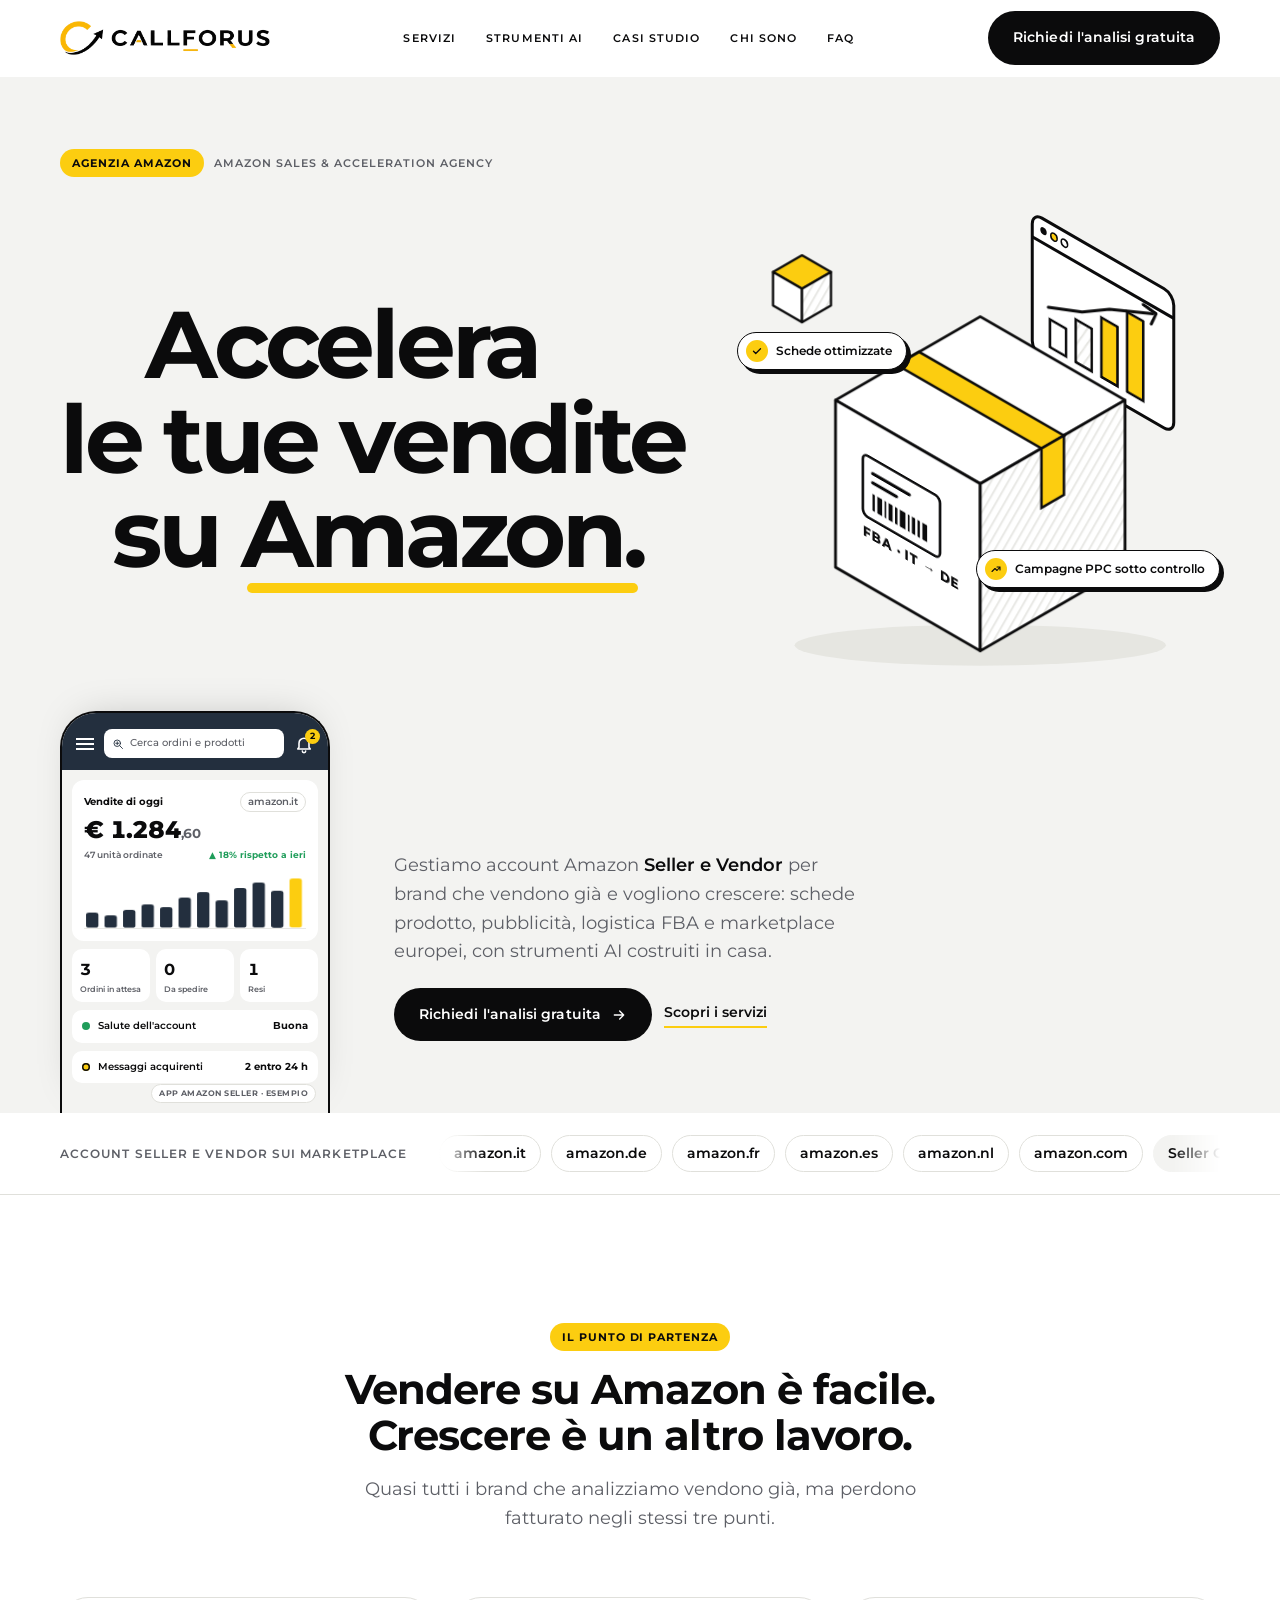
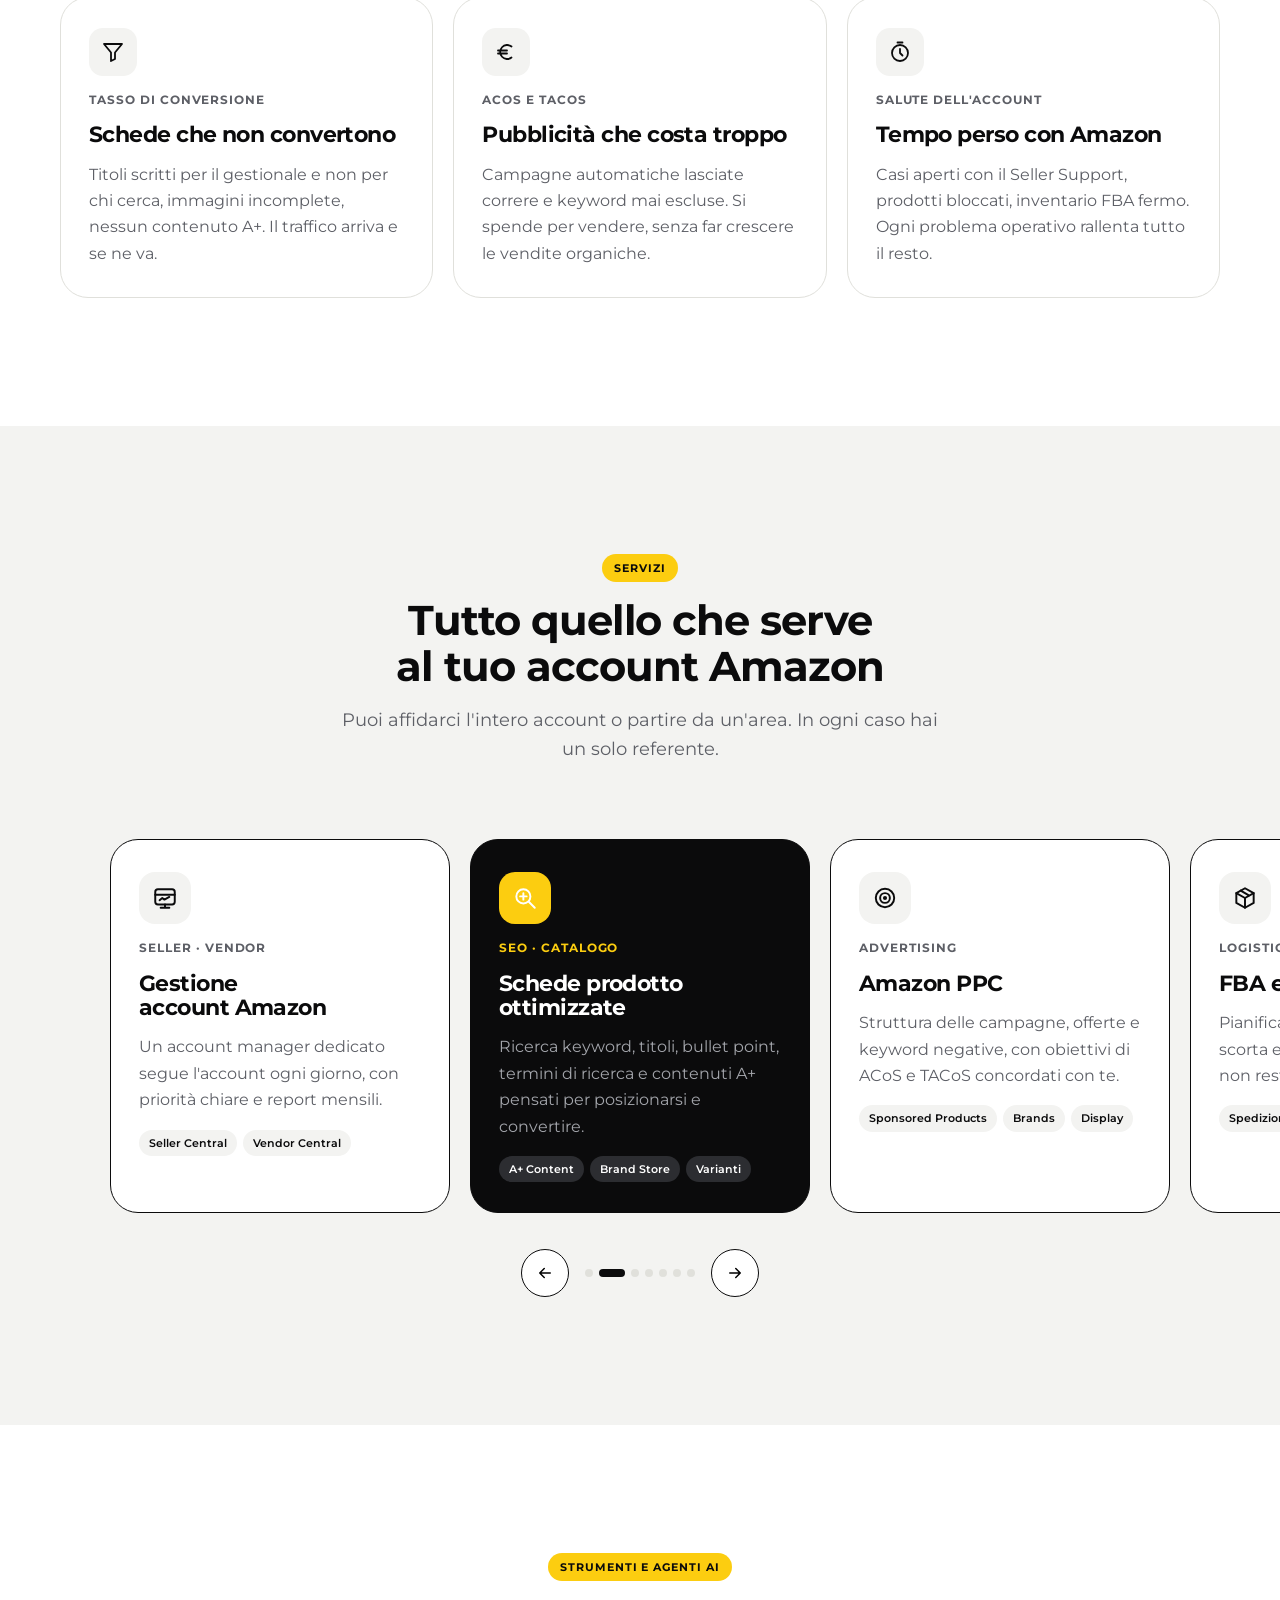
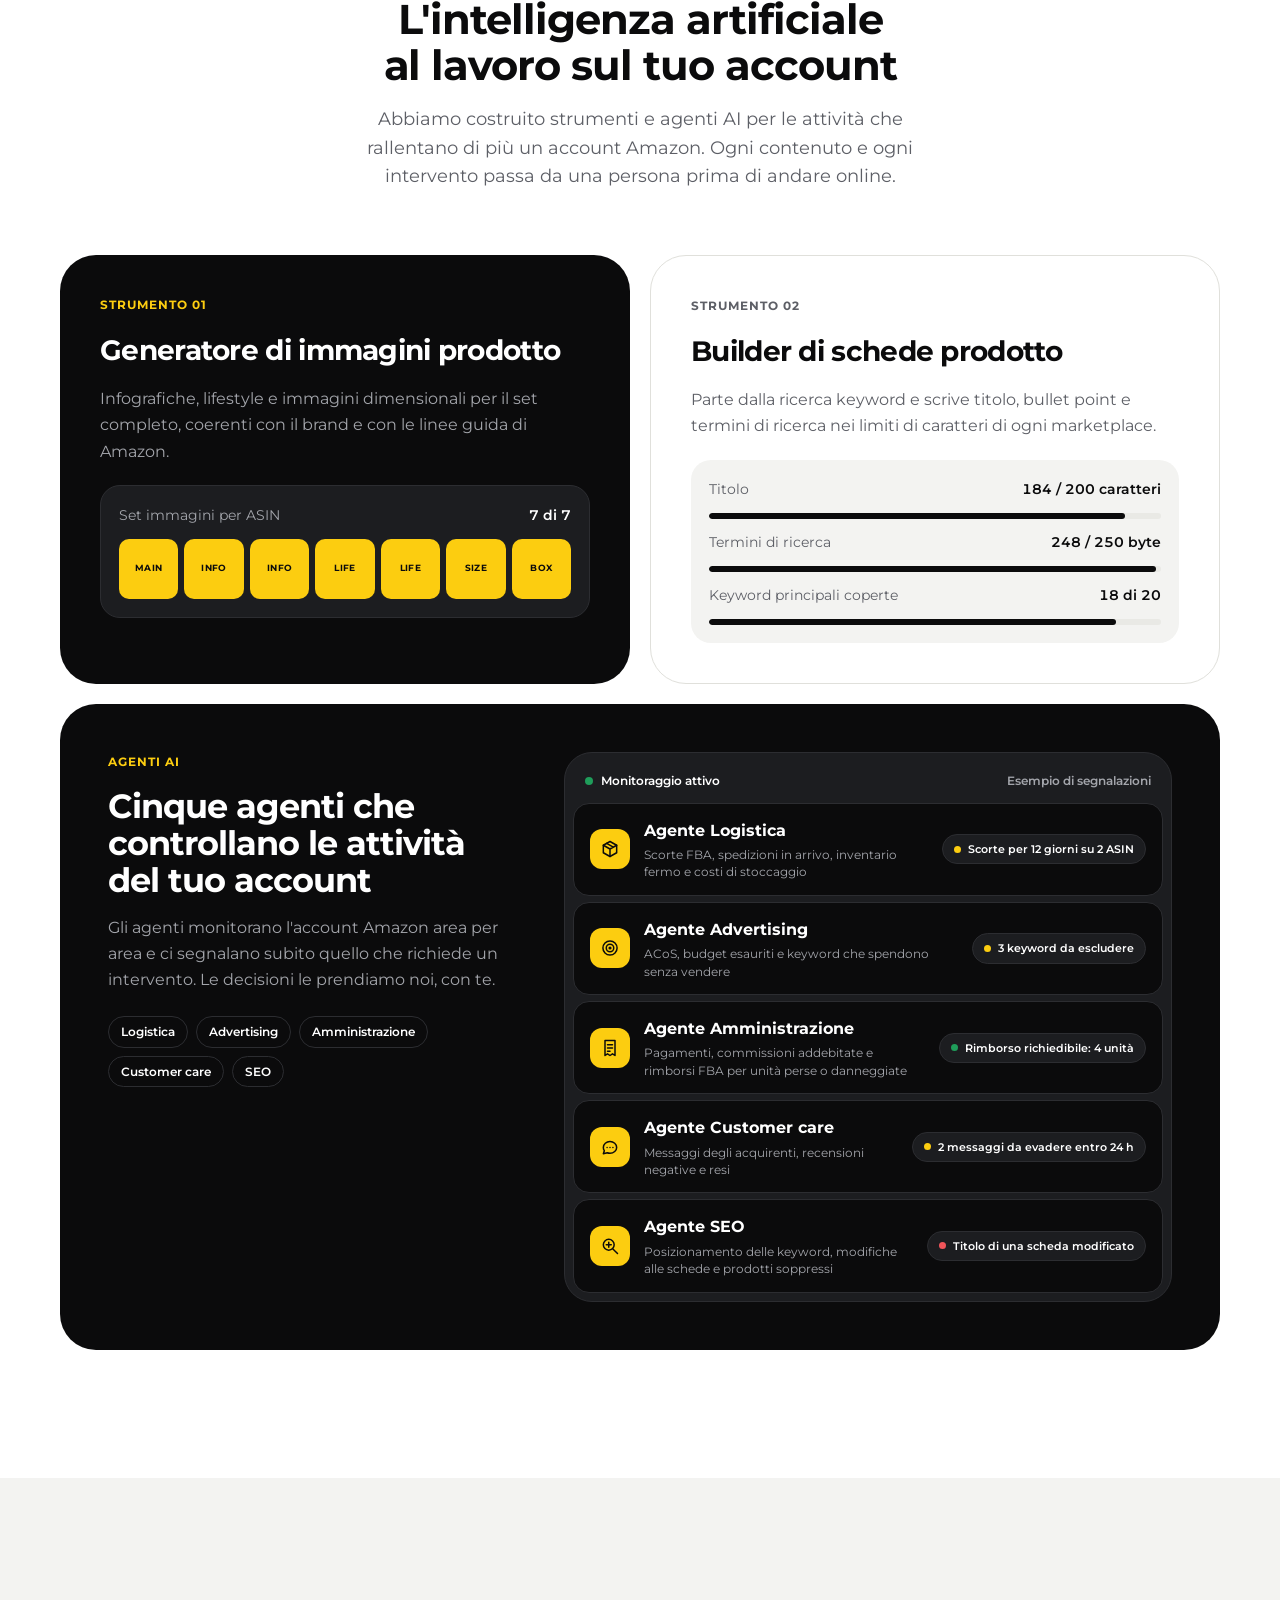
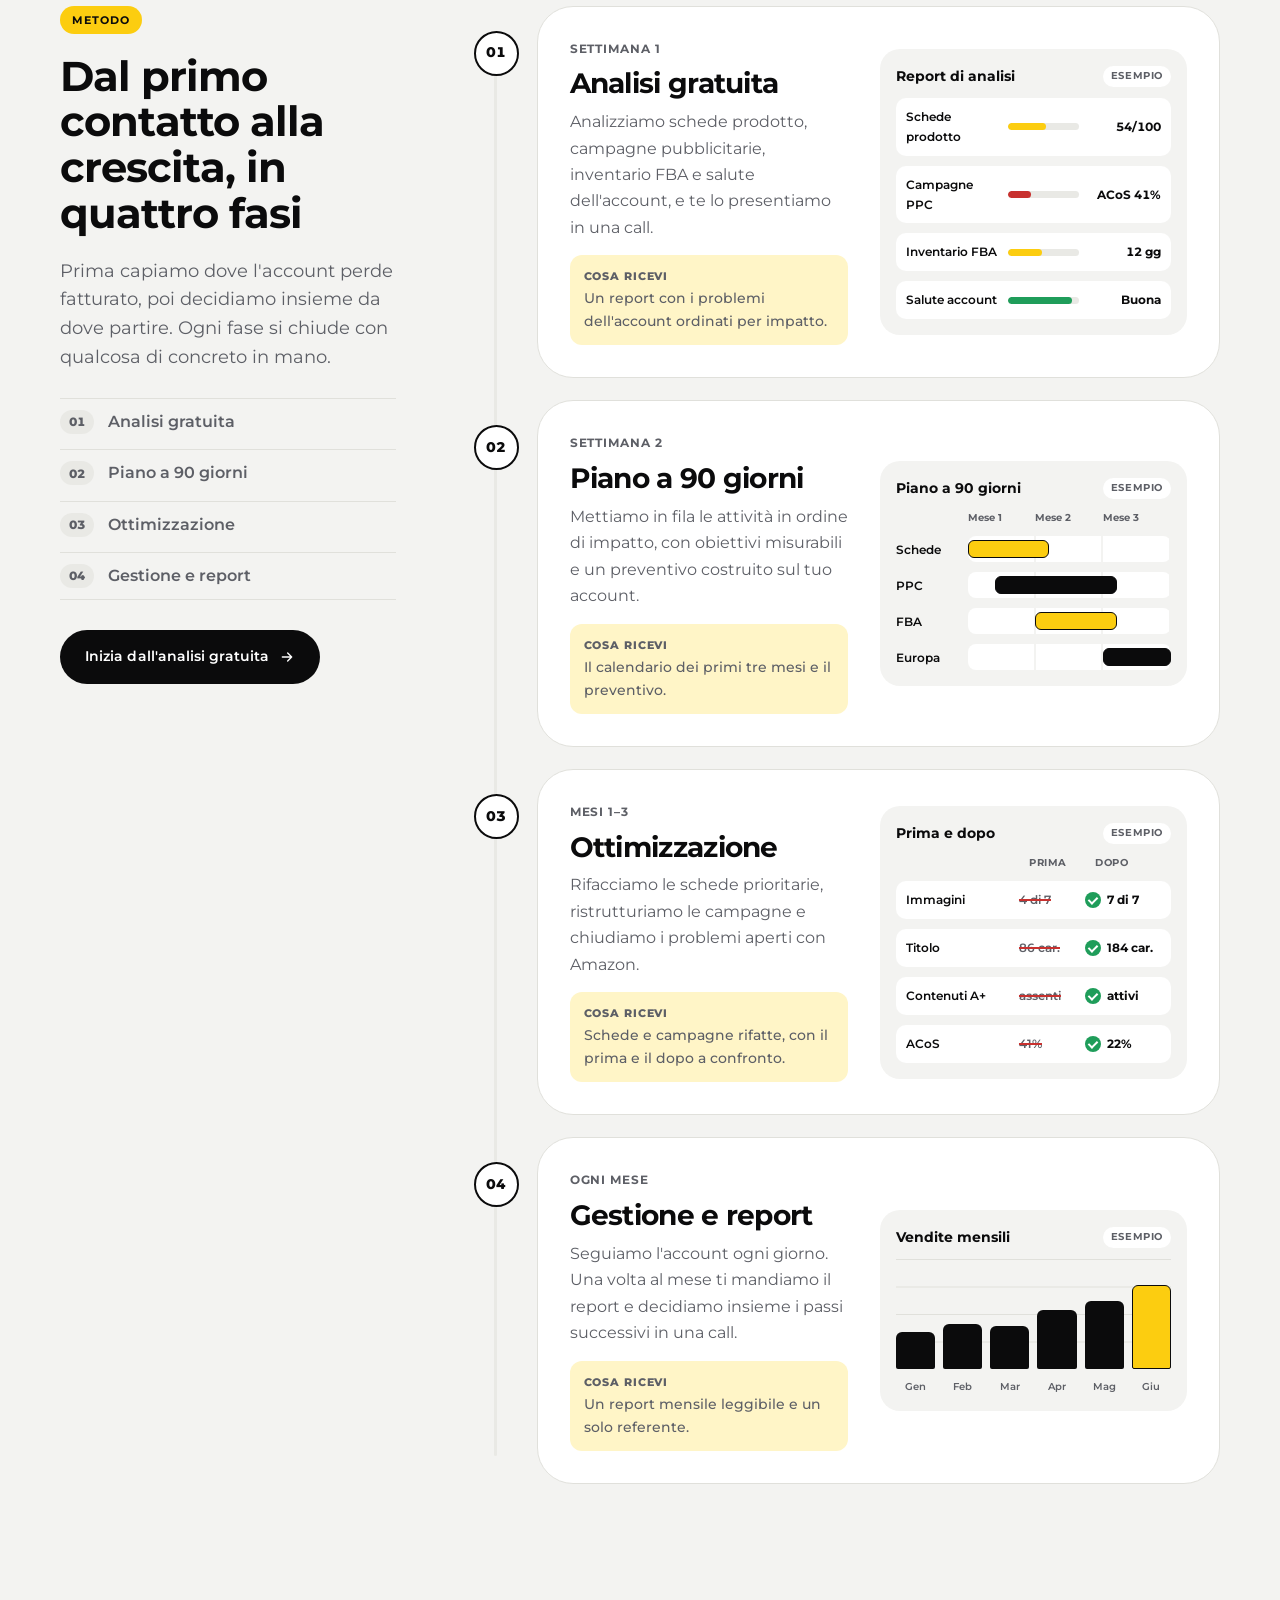
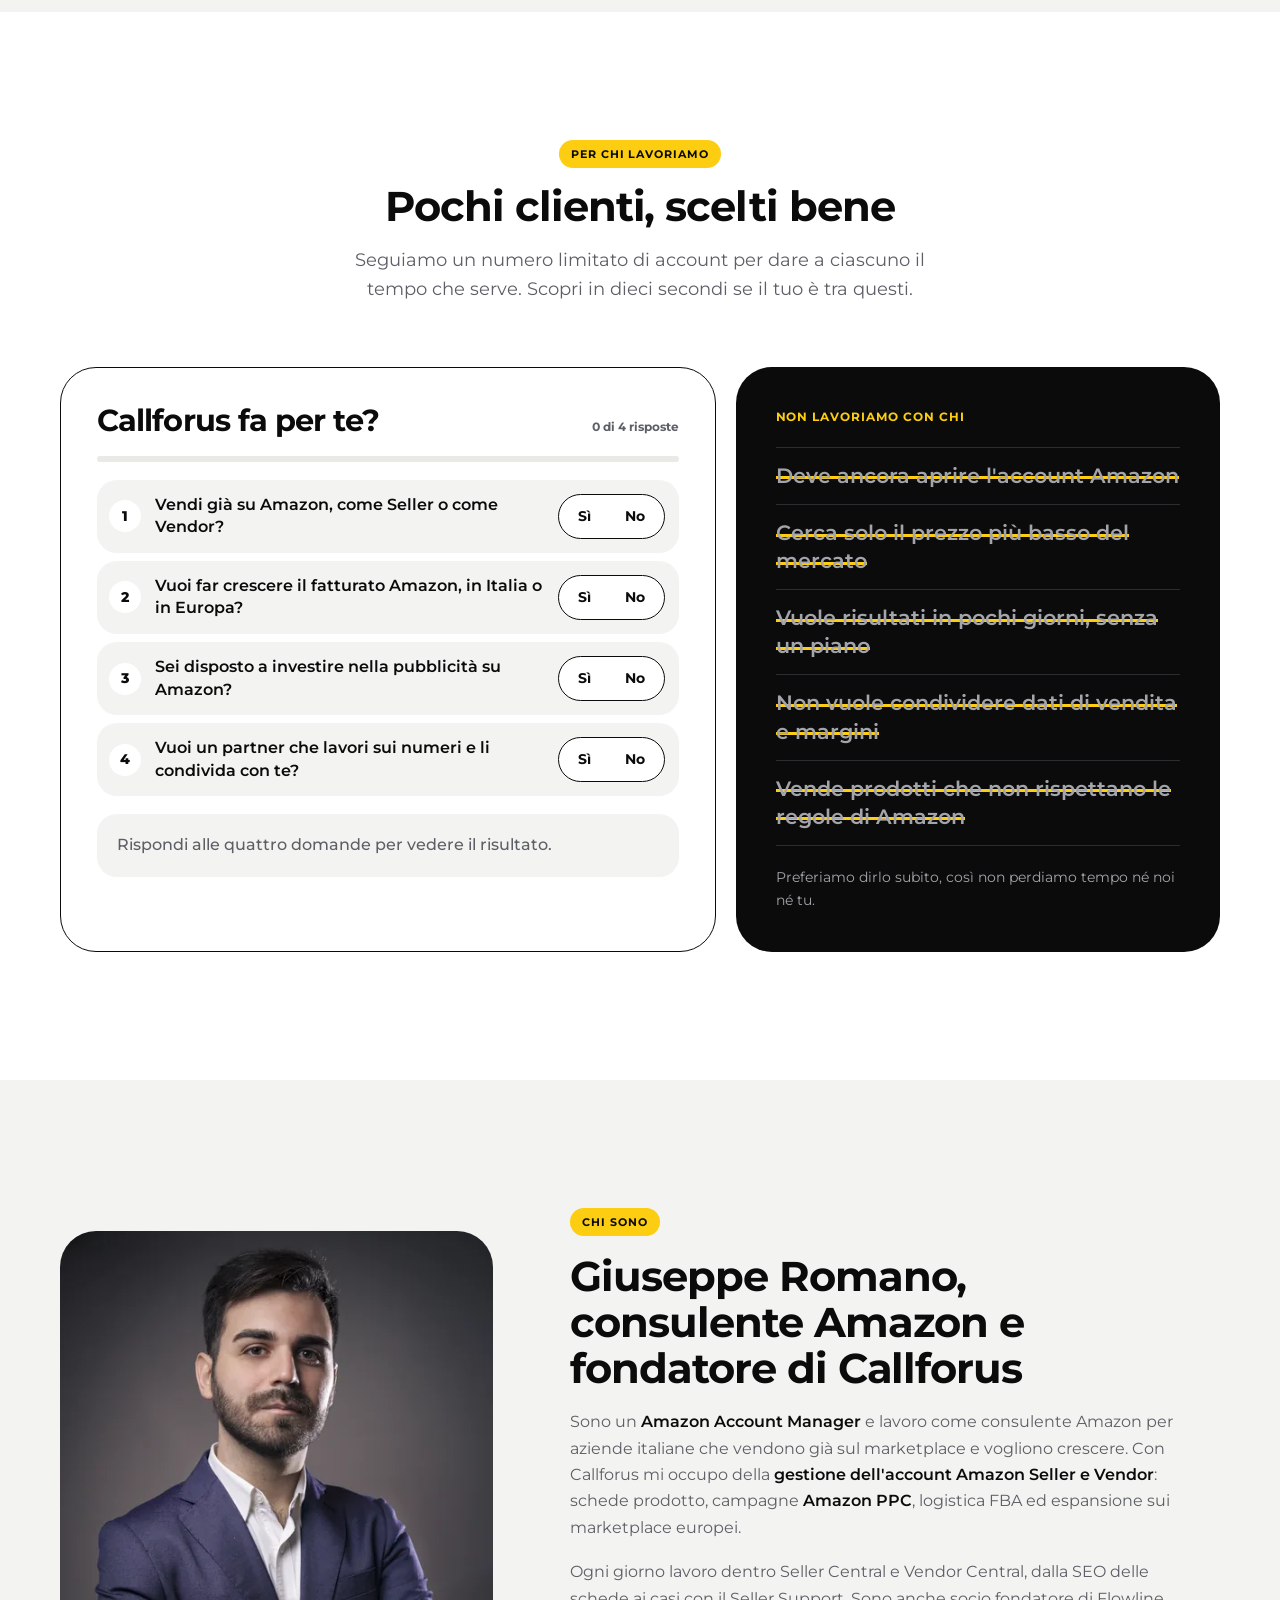
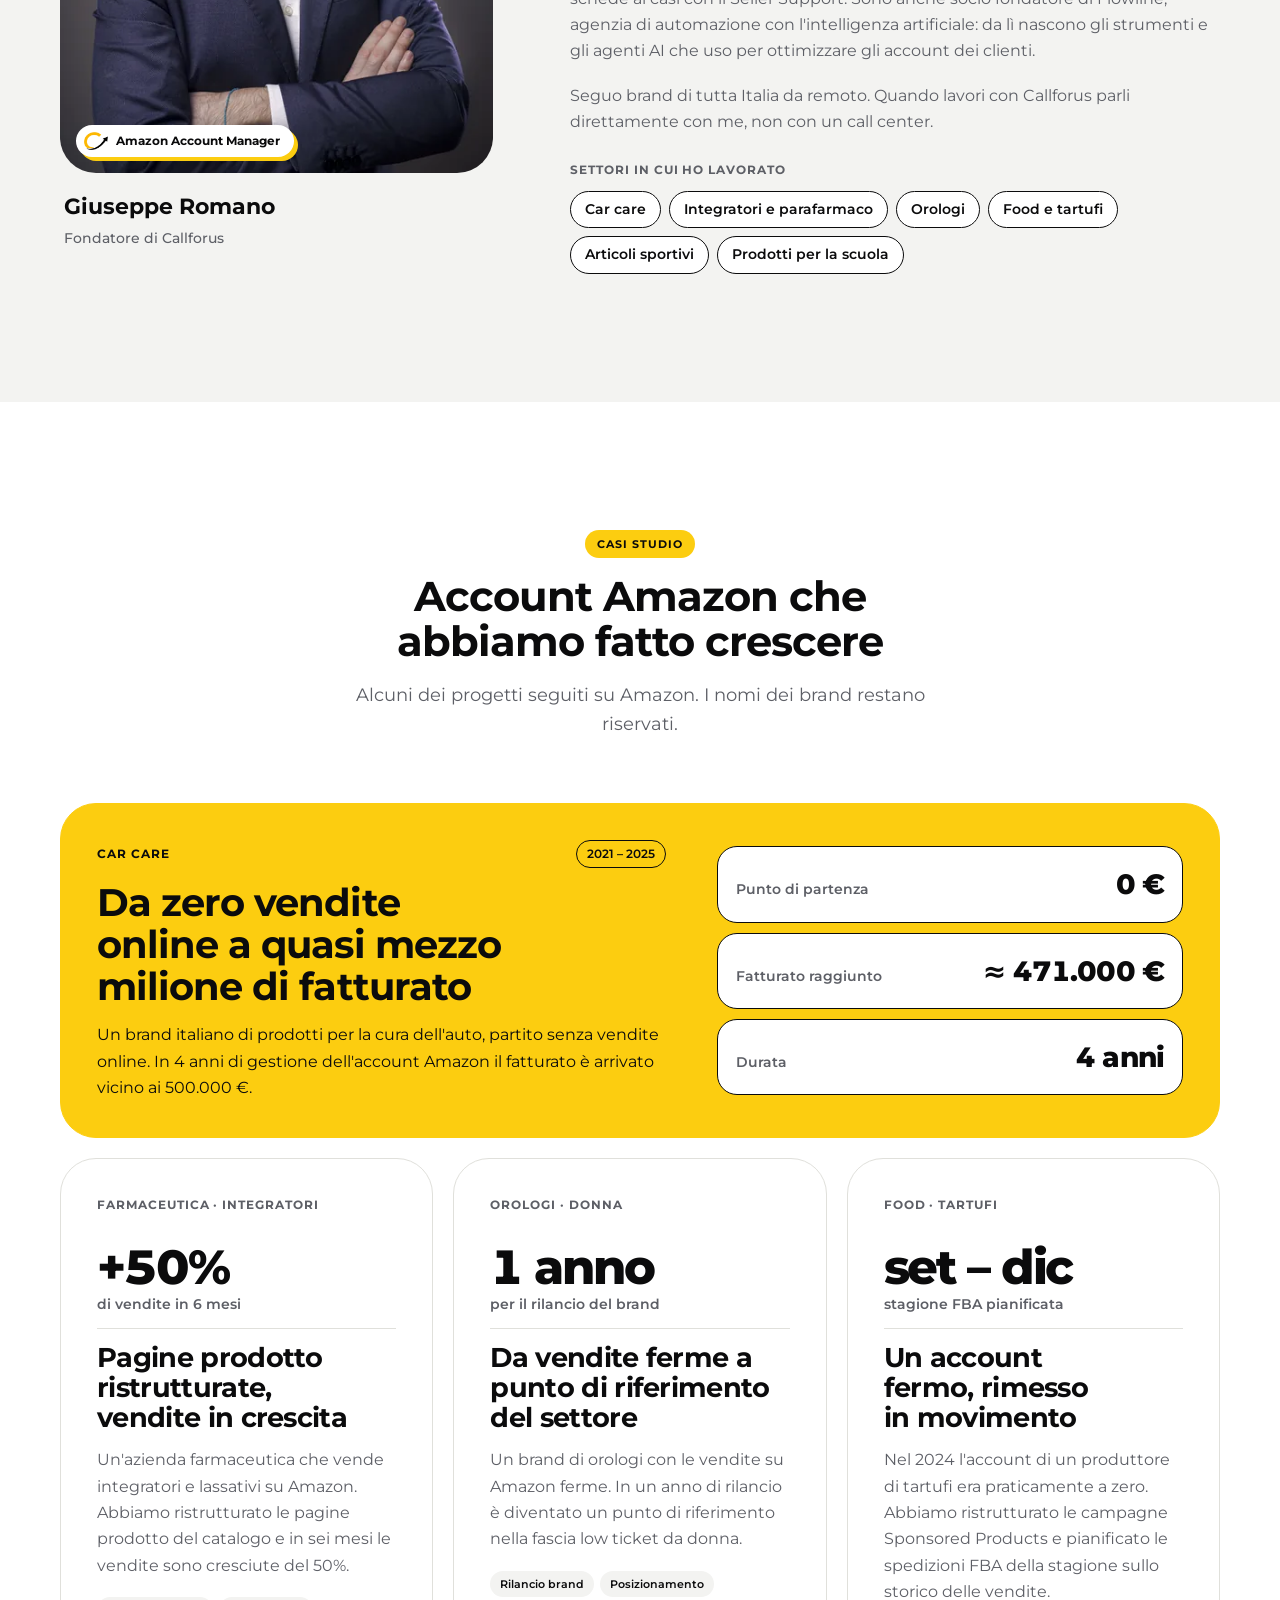
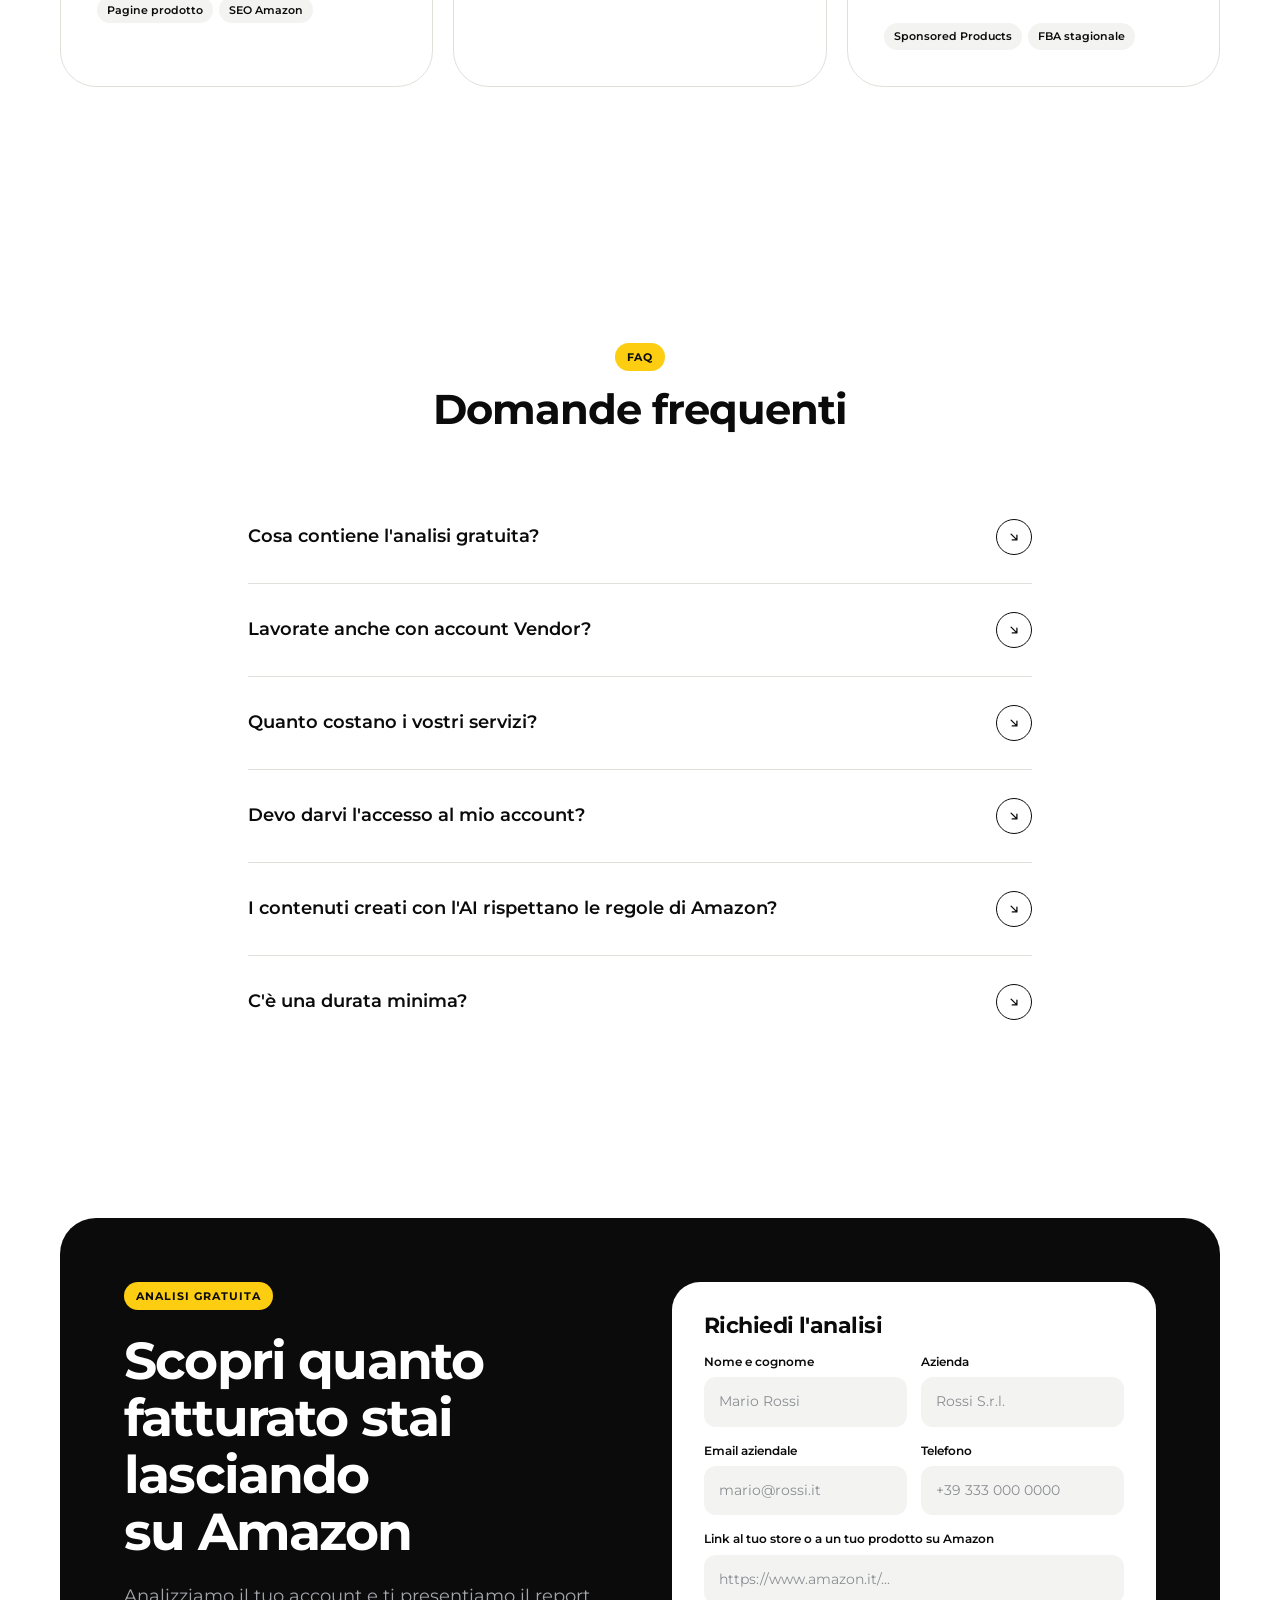
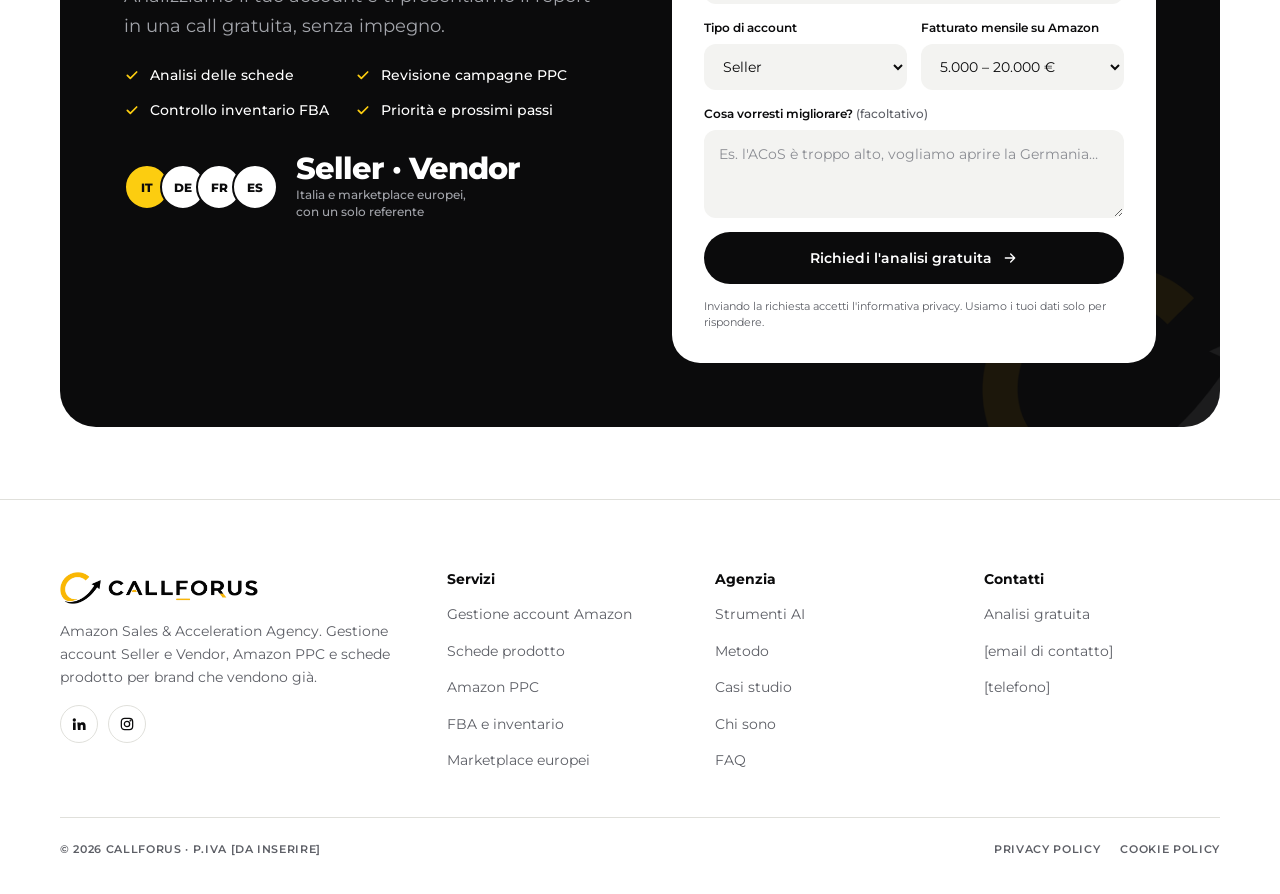
==== commit 16db2310: "Nuova foto di Giuseppe nella sezione Chi sono Co-Authored-By: Claude Opus 5.5 <noreply@anthropic.com" ====
--- a/index.html
+++ b/index.html
@@ -434,7 +434,7 @@
     <div class="wrap about">
       <figure class="me-card">
         <div class="me-photo">
-          <img src="assets/img/giuseppe-romano-900.webp" srcset="assets/img/giuseppe-romano-480.webp 480w, assets/img/giuseppe-romano-900.webp 900w" sizes="(max-width: 880px) 92vw, 420px" alt="Giuseppe Romano, consulente Amazon e fondatore di Callforus" width="900" height="1125" loading="lazy" decoding="async">
+          <img src="assets/img/giuseppe-romano-900.webp?v=2" srcset="assets/img/giuseppe-romano-480.webp?v=2 480w, assets/img/giuseppe-romano-900.webp?v=2 900w" sizes="(max-width: 880px) 92vw, 420px" alt="Giuseppe Romano, consulente Amazon e fondatore di Callforus" width="900" height="1125" loading="lazy" decoding="async">
           <span class="me-badge"><img src="assets/img/simbolo.webp" alt="" width="40" height="31" loading="lazy">Amazon Account Manager</span>
         </div>
         <figcaption class="me-id"><strong>Giuseppe Romano</strong><span>Fondatore di Callforus</span></figcaption>
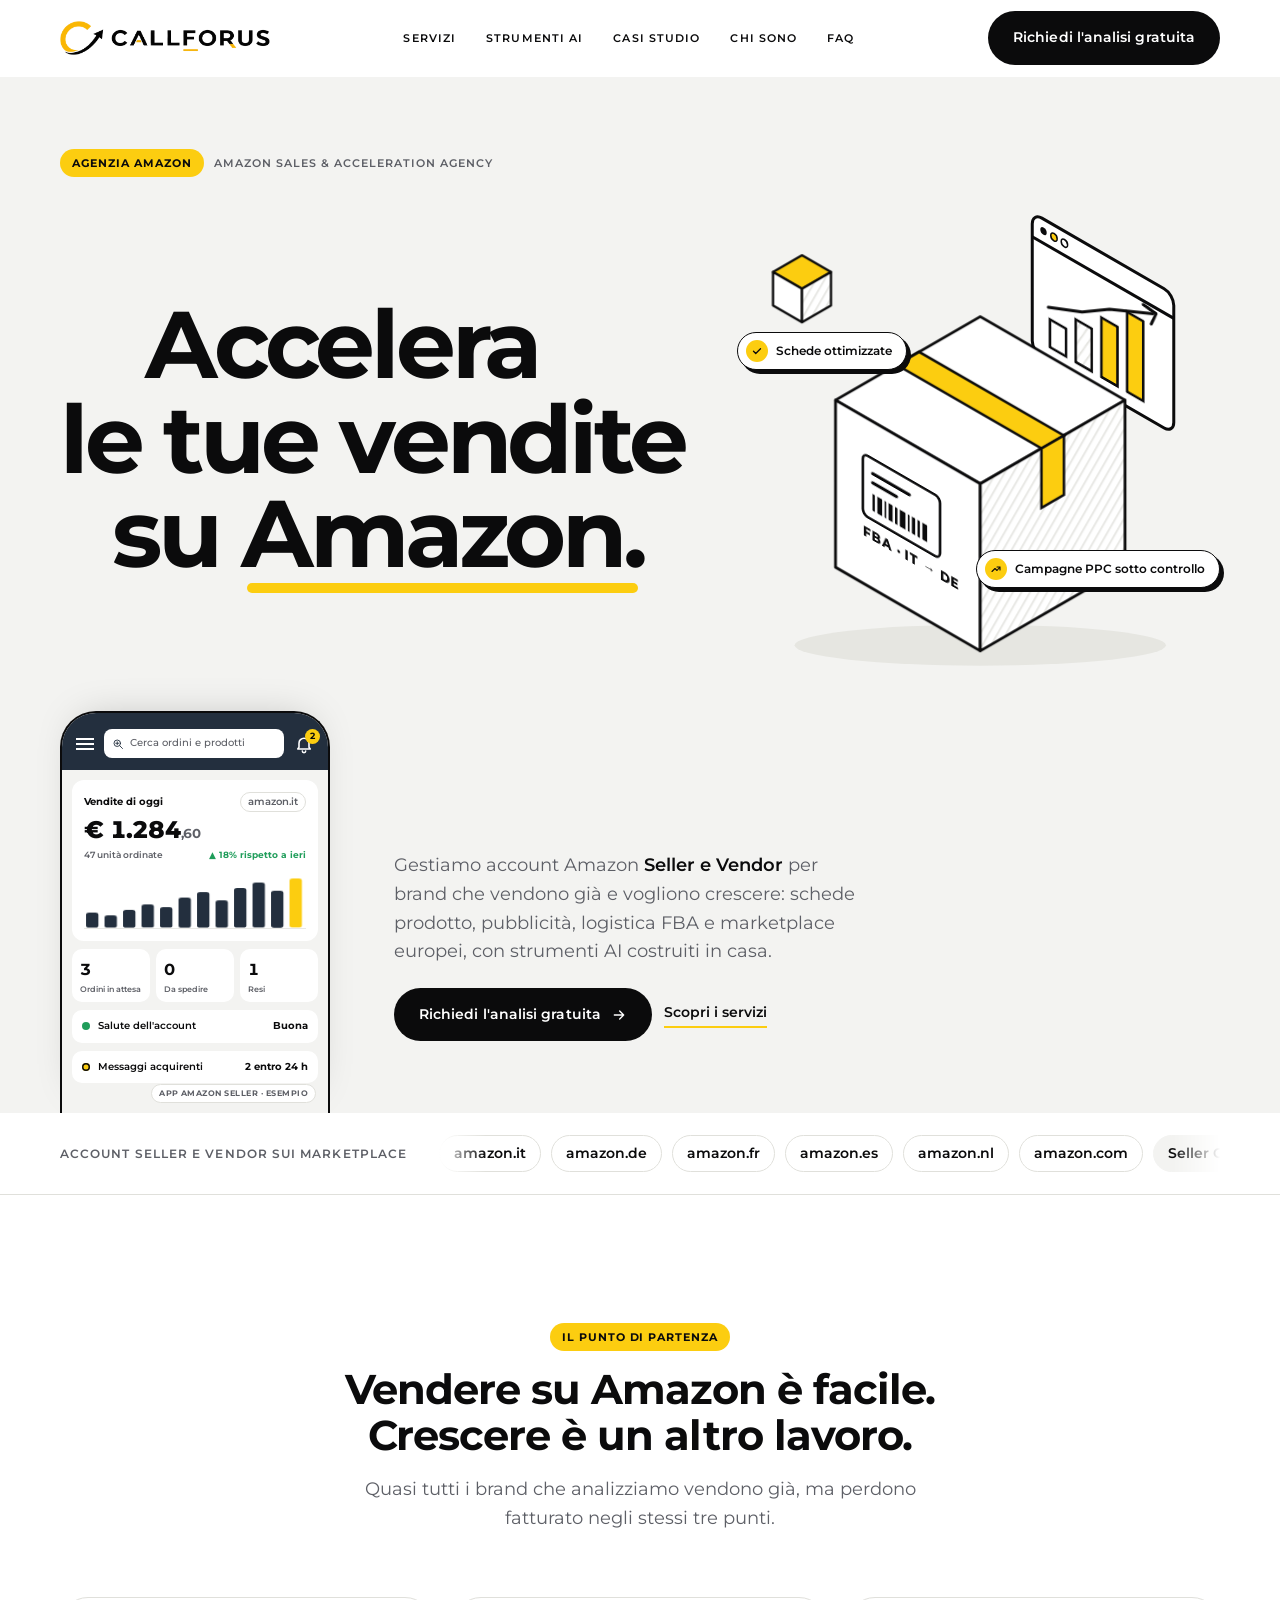
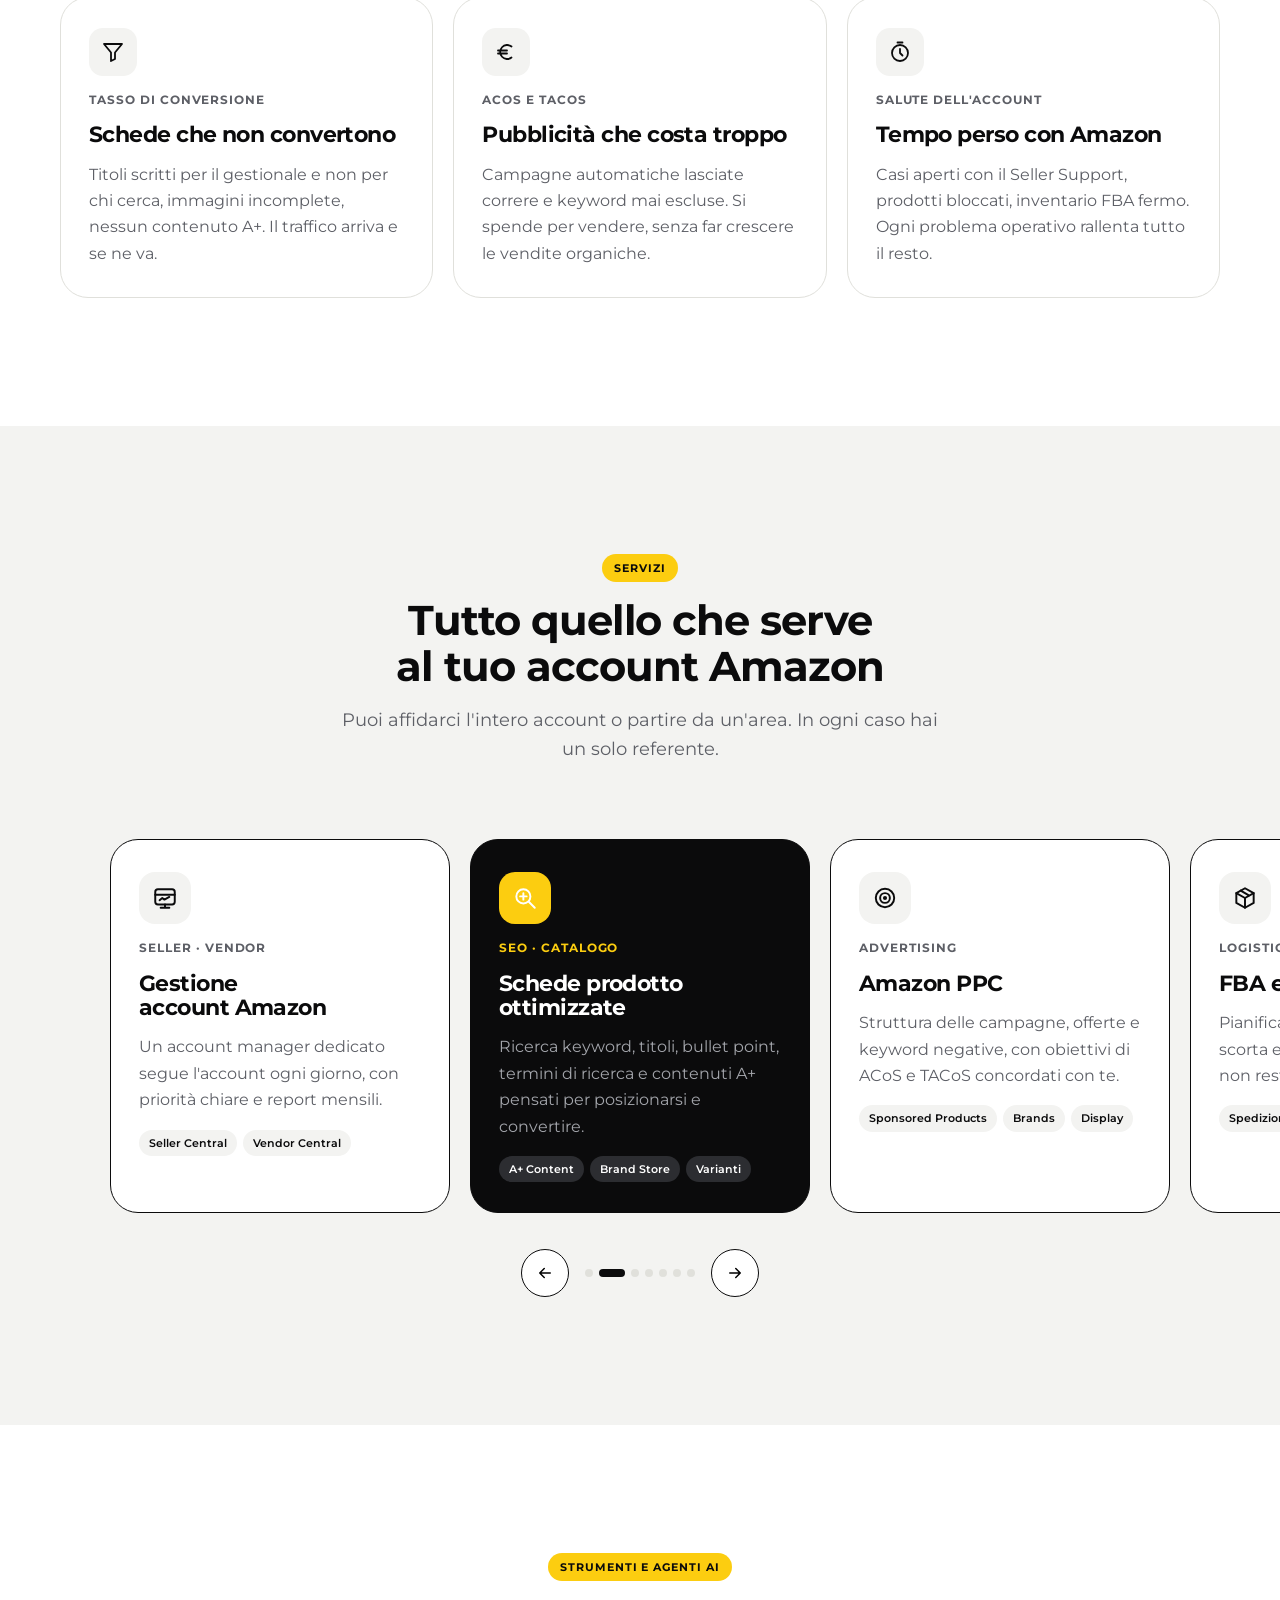
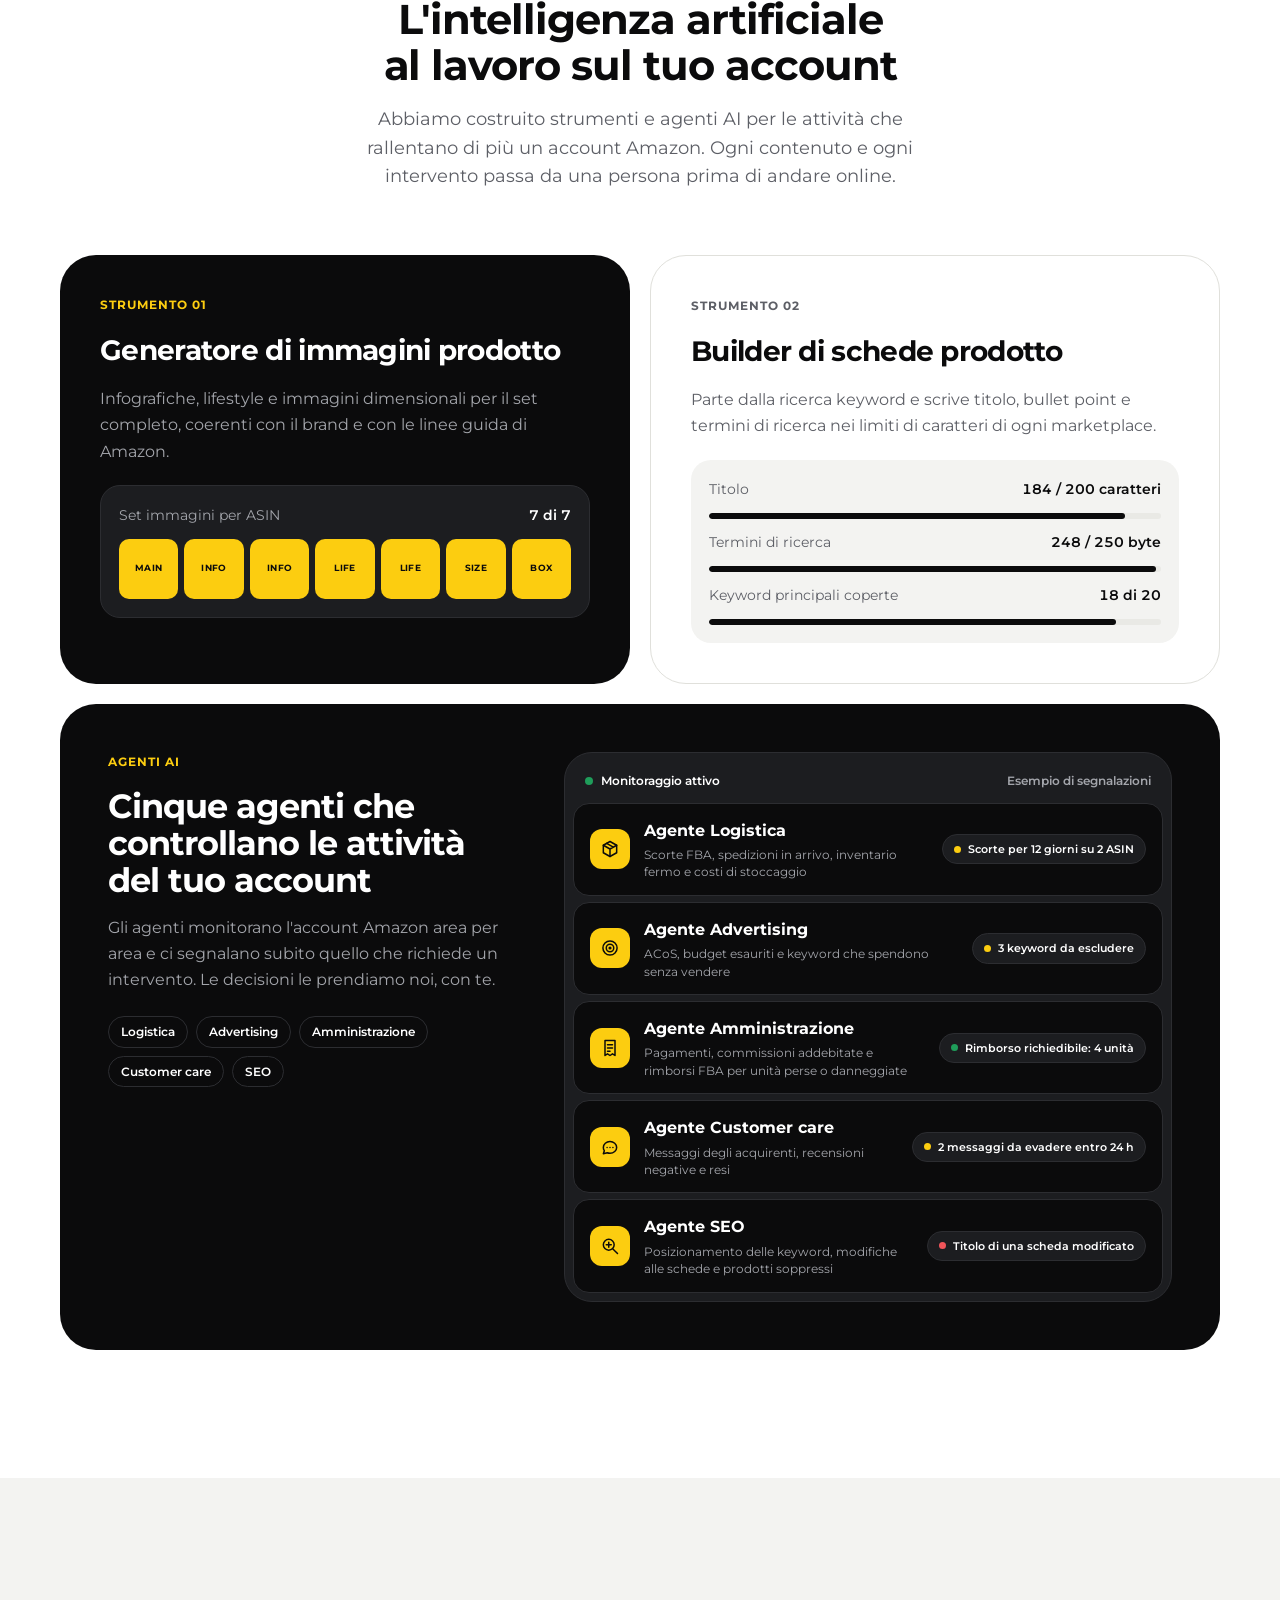
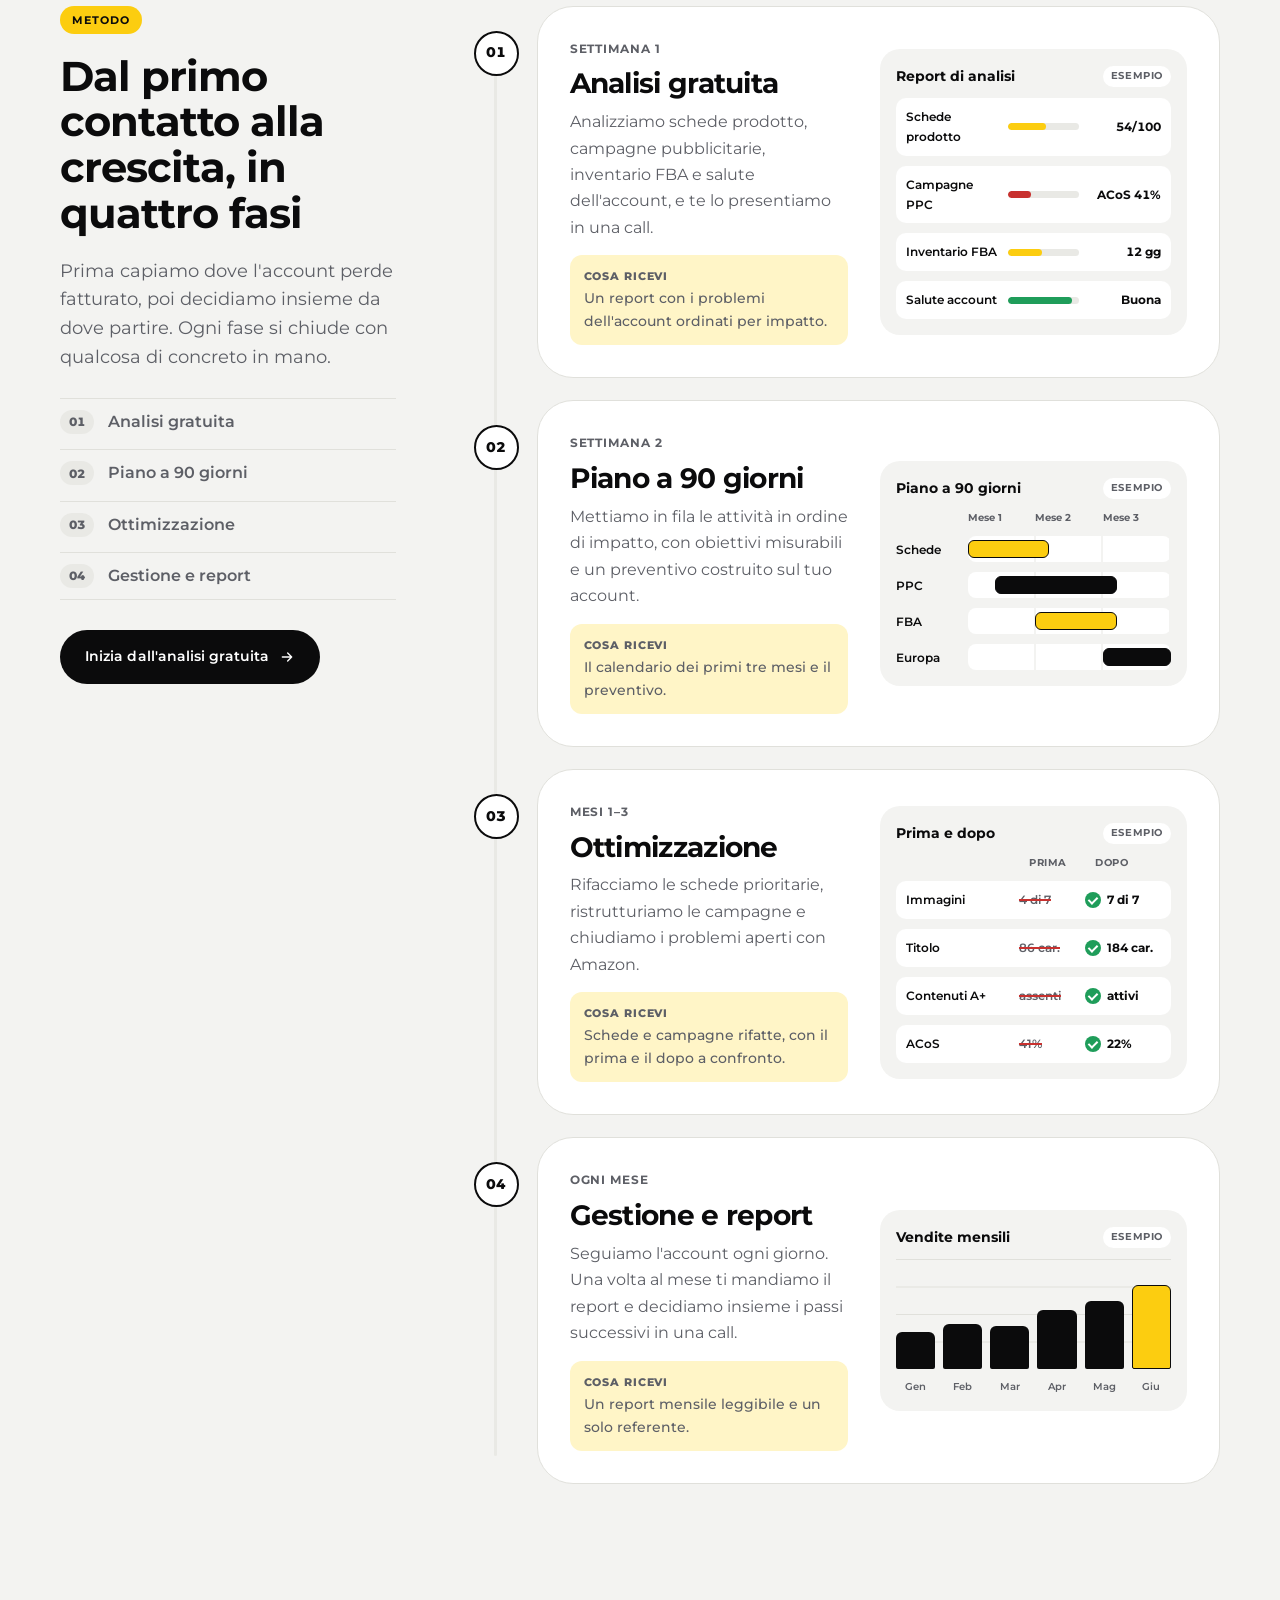
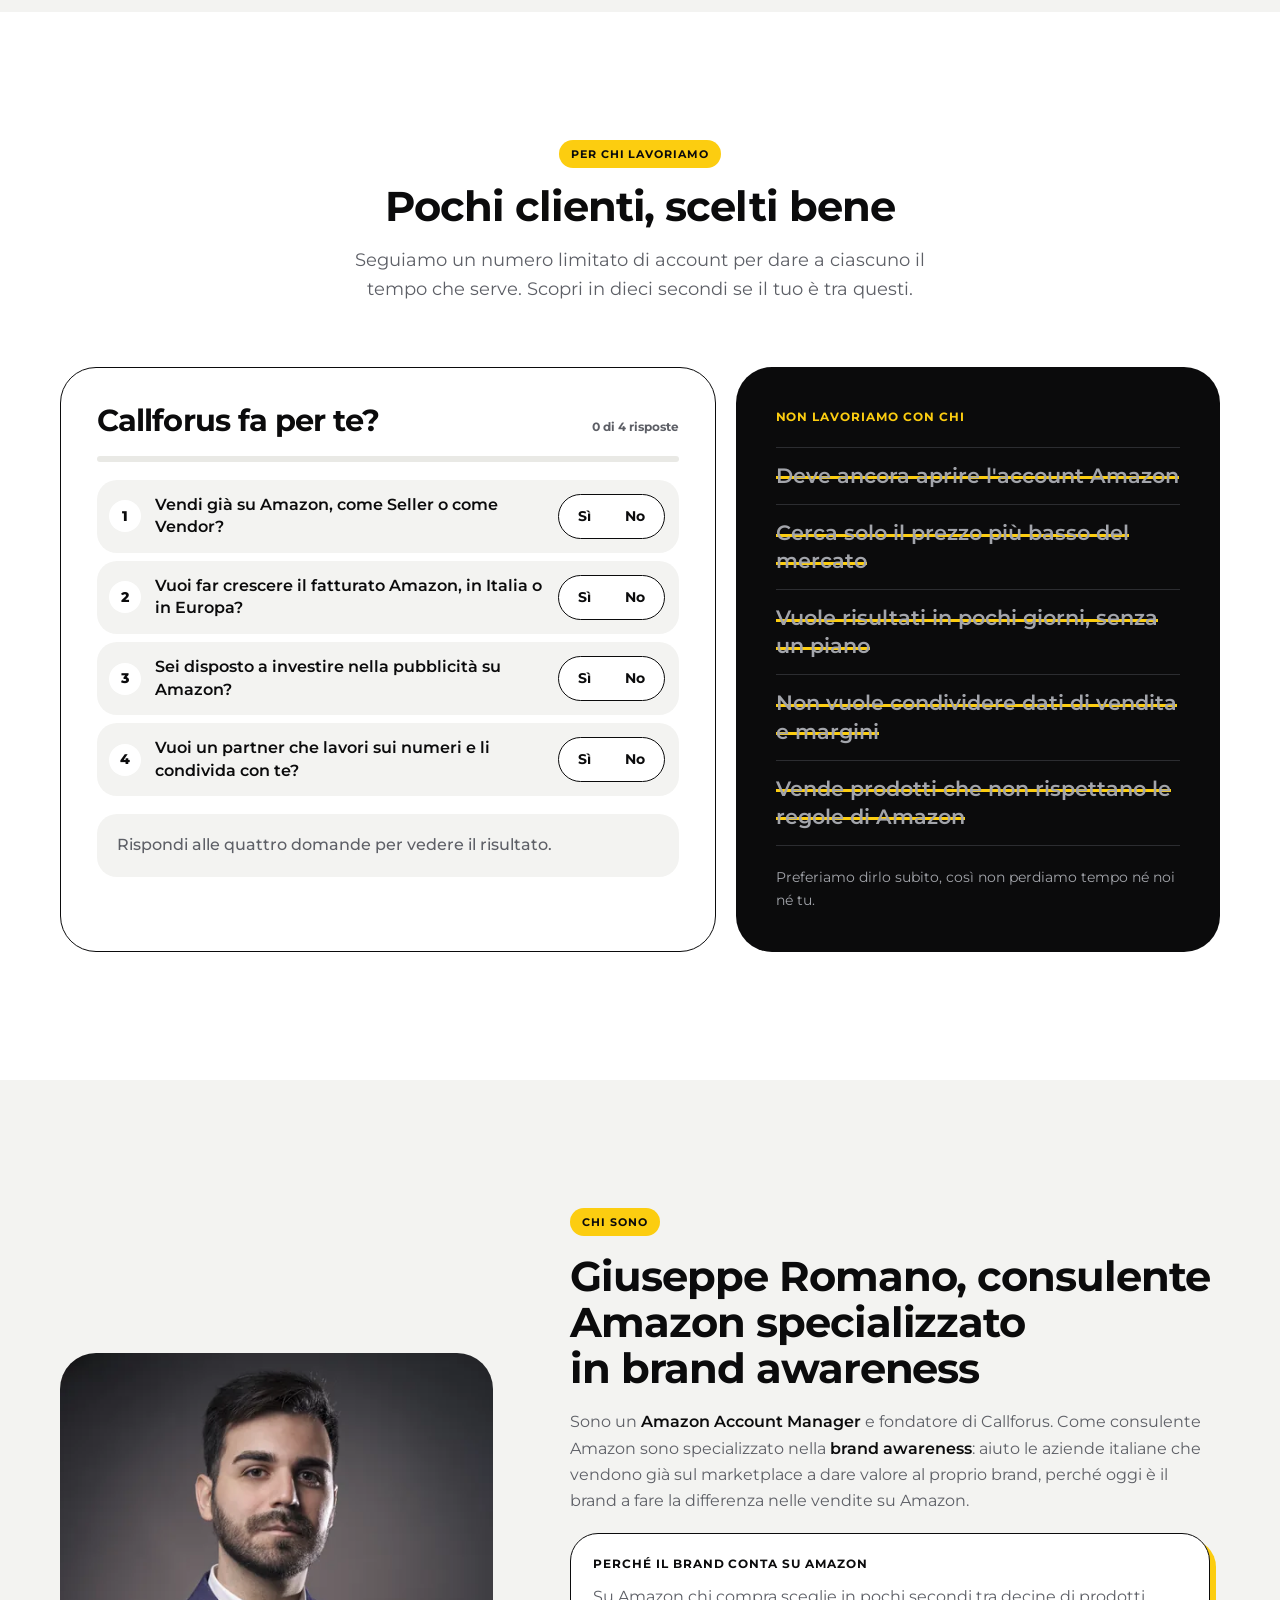
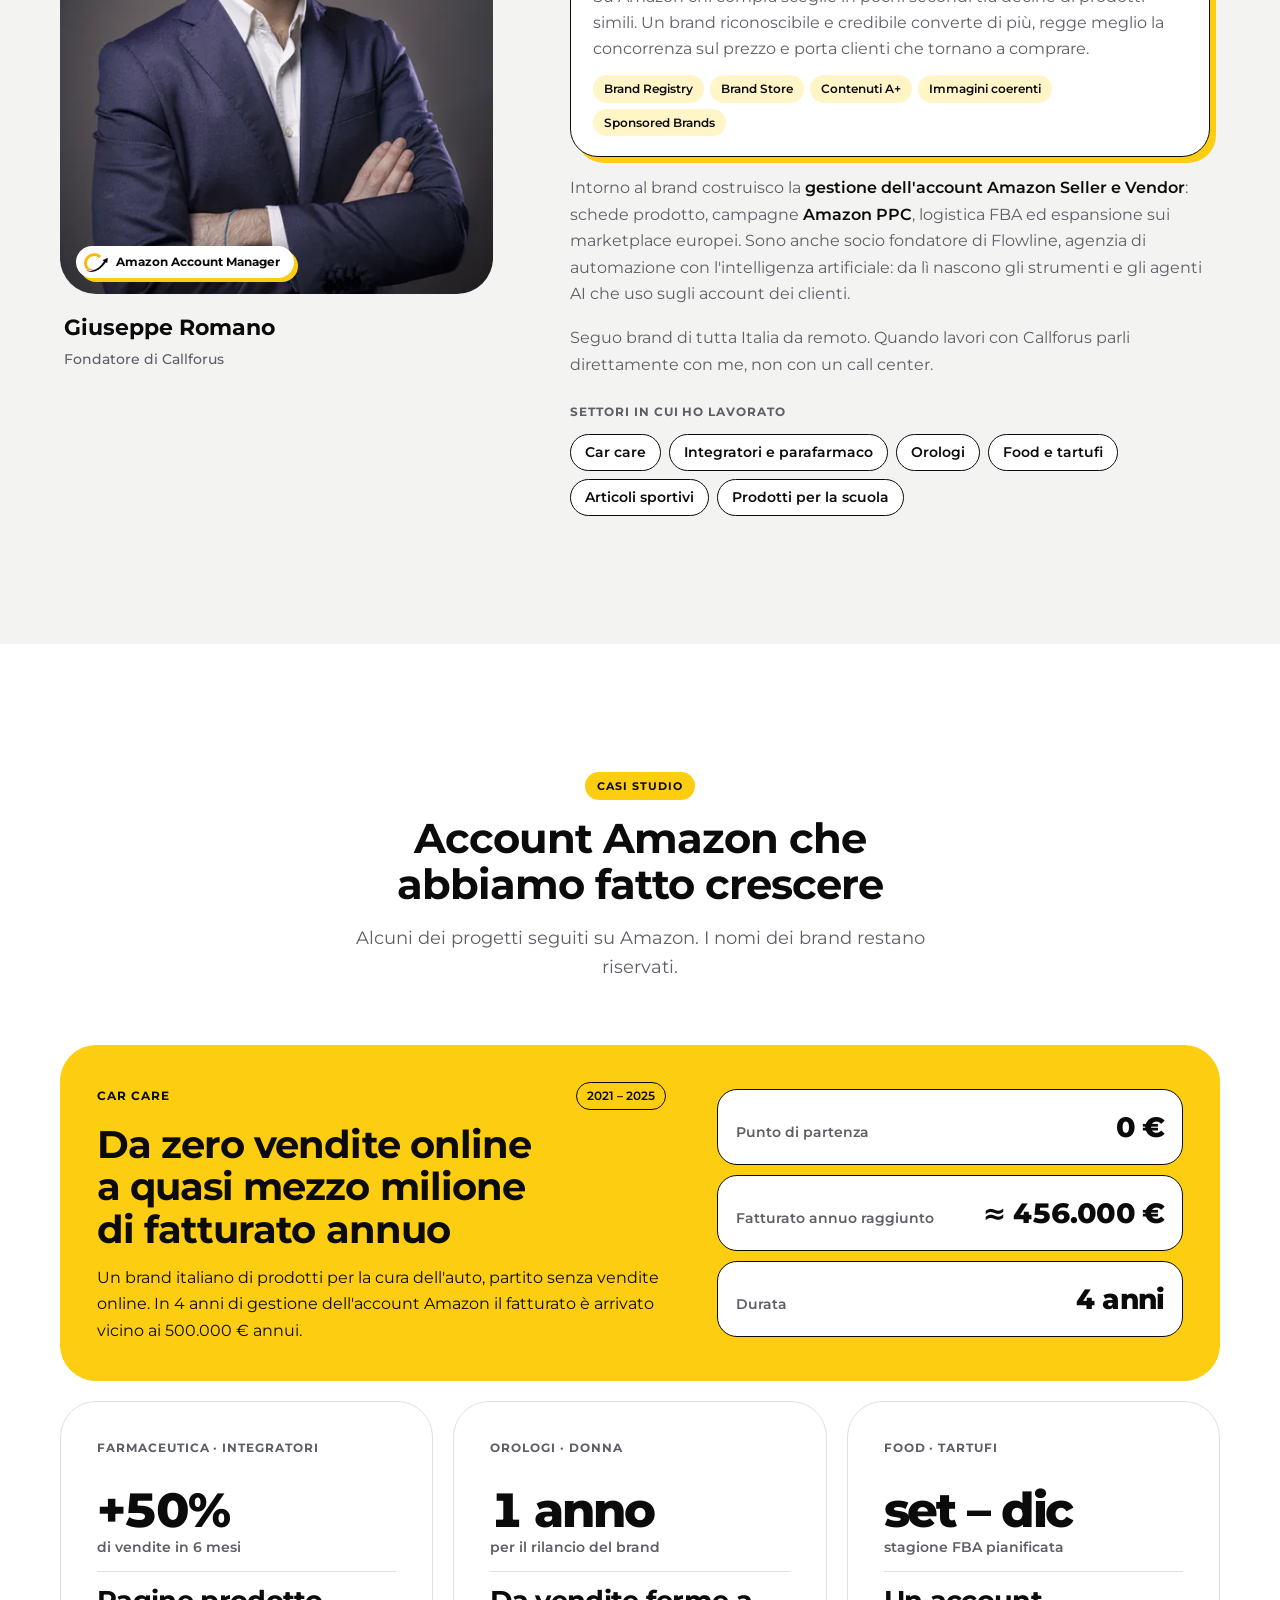
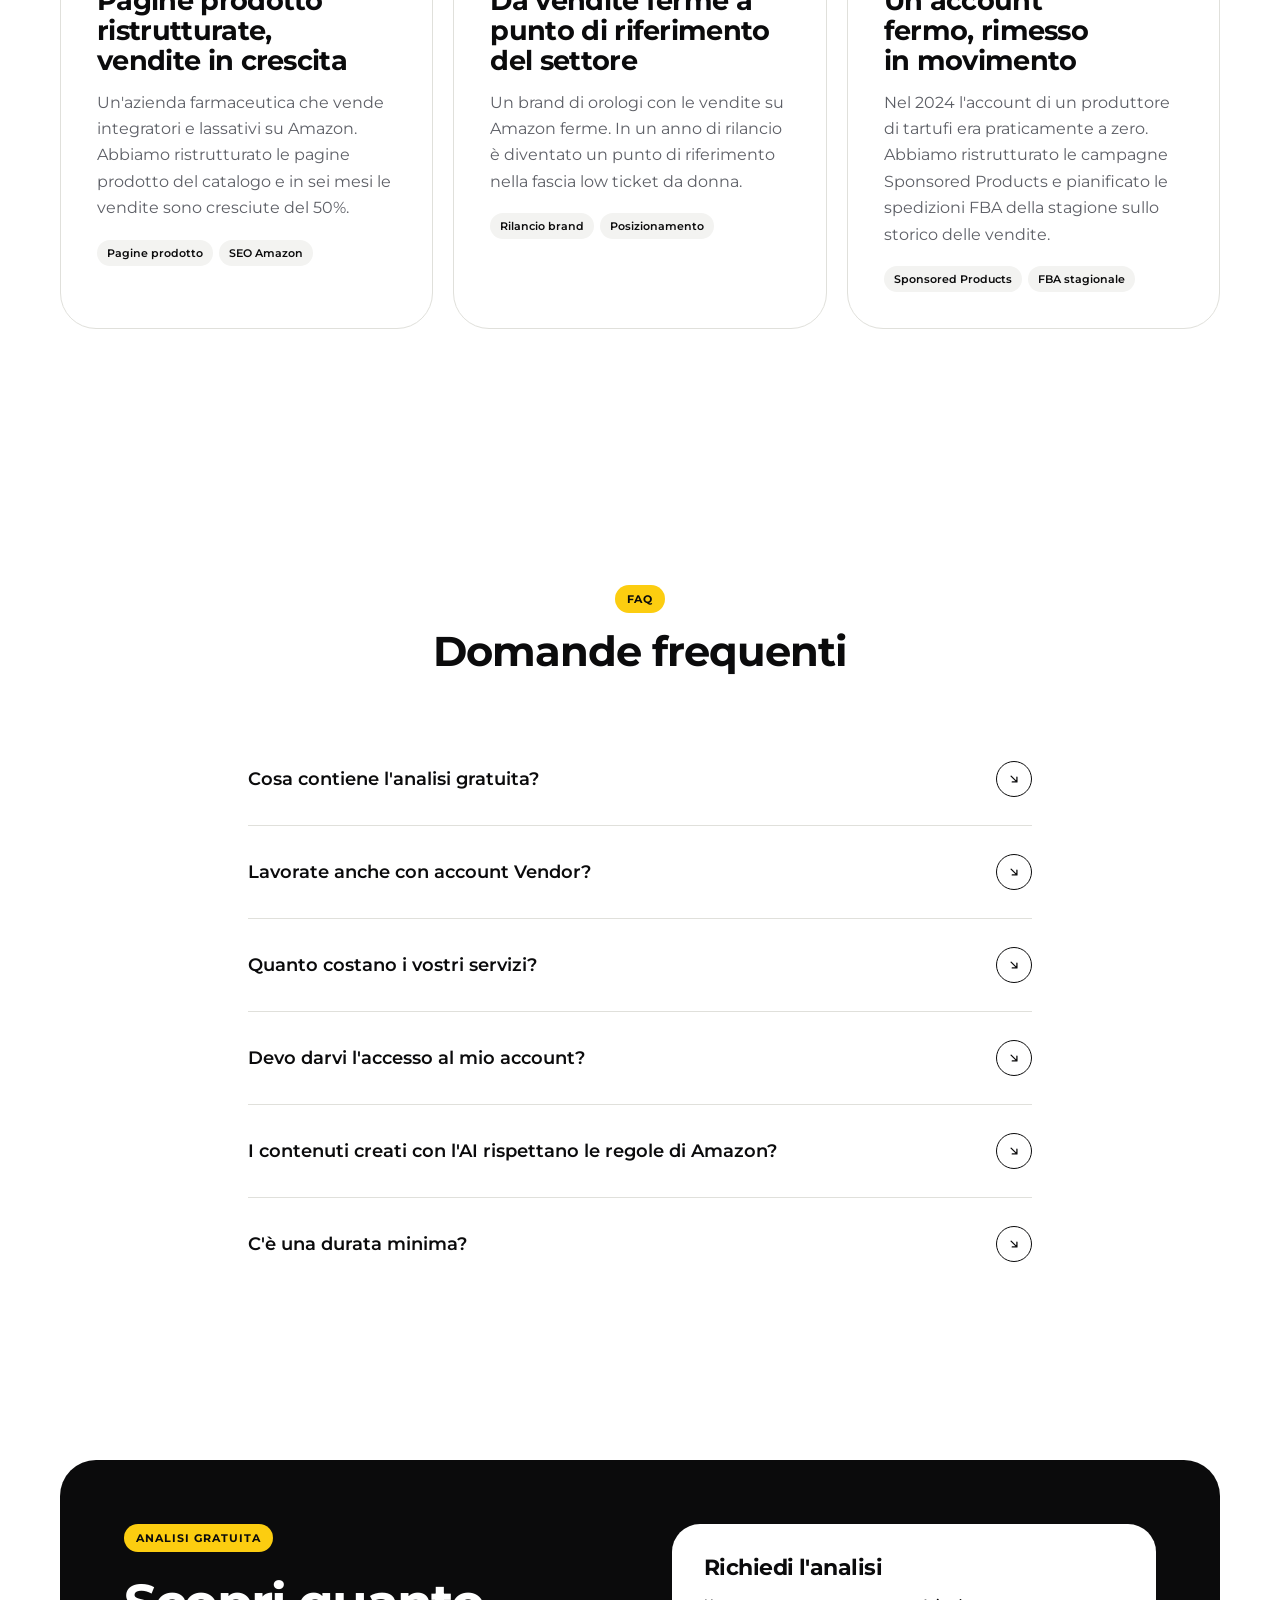
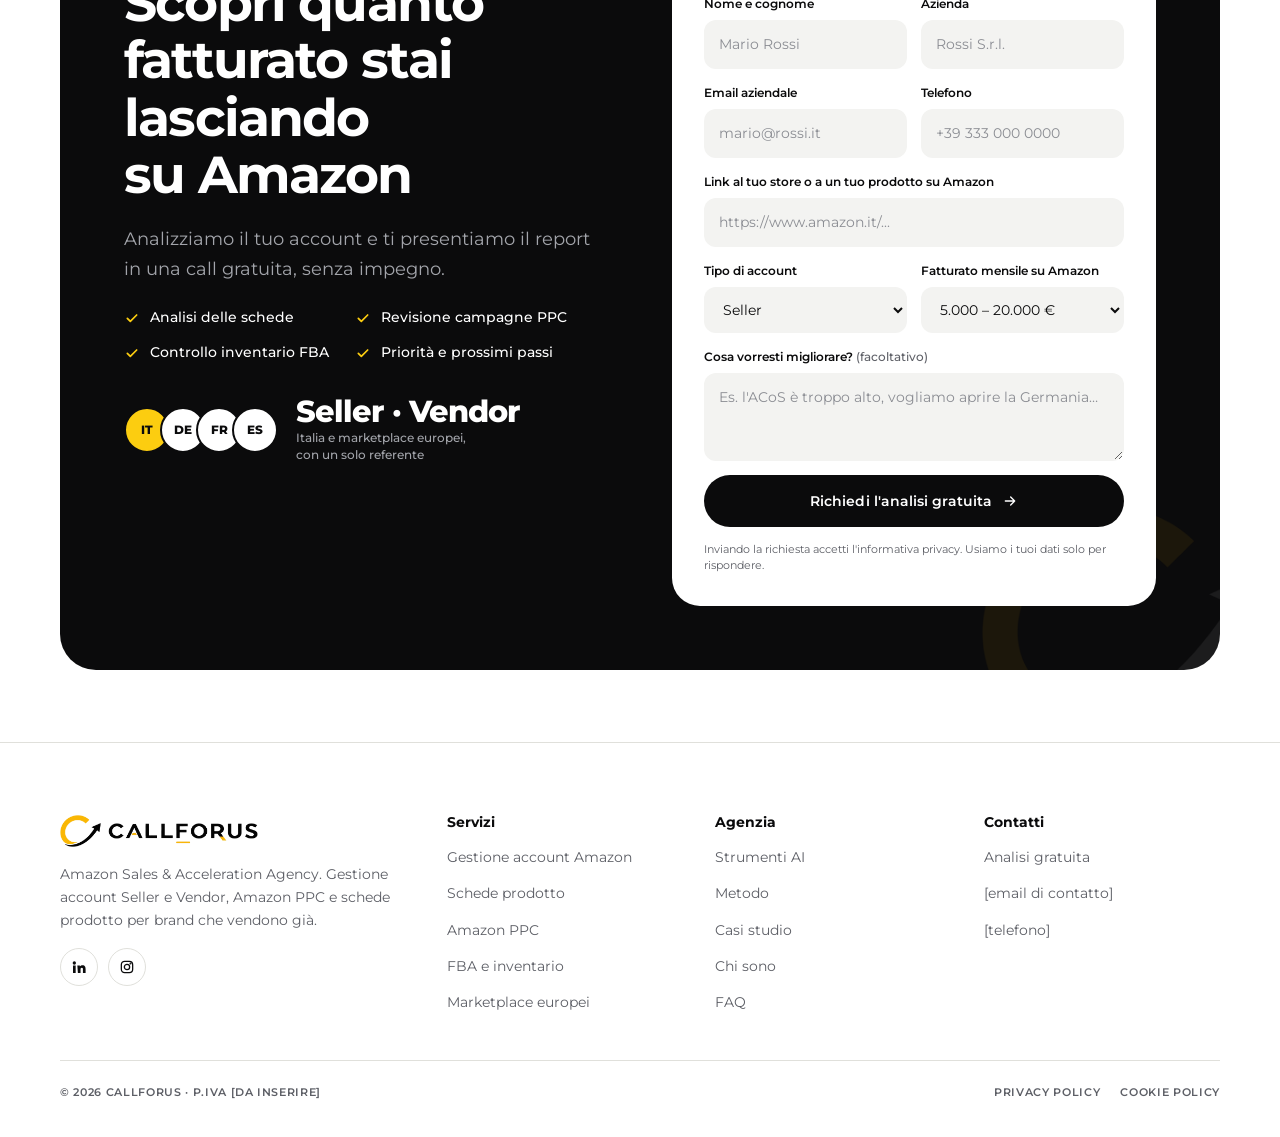
==== commit 08e75f75: "Chi sono: focus sulla brand awareness; car care con fatturato annuo - Titolo e testo di Chi sono cen" ====
--- a/index.html
+++ b/index.html
@@ -441,9 +441,14 @@
       </figure>
       <div class="about-copy">
         <span class="pill">Chi sono</span>
-        <h2 id="about-title">Giuseppe Romano, consulente Amazon e fondatore di Callforus</h2>
-        <p>Sono un <strong>Amazon Account Manager</strong> e lavoro come consulente Amazon per aziende italiane che vendono già sul marketplace e vogliono crescere. Con Callforus mi occupo della <strong>gestione dell'account Amazon Seller e Vendor</strong>: schede prodotto, campagne <strong>Amazon PPC</strong>, logistica FBA ed espansione sui marketplace europei.</p>
-        <p>Ogni giorno lavoro dentro Seller Central e Vendor Central, dalla SEO delle schede ai casi con il Seller Support. Sono anche socio fondatore di Flowline, agenzia di automazione con l'intelligenza artificiale: da lì nascono gli strumenti e gli agenti AI che uso per ottimizzare gli account dei clienti.</p>
+        <h2 id="about-title">Giuseppe Romano, consulente Amazon specializzato in brand awareness</h2>
+        <p>Sono un <strong>Amazon Account Manager</strong> e fondatore di Callforus. Come consulente Amazon sono specializzato nella <strong>brand awareness</strong>: aiuto le aziende italiane che vendono già sul marketplace a dare valore al proprio brand, perché oggi è il brand a fare la differenza nelle vendite su Amazon.</p>
+        <div class="focus">
+          <span class="k">Perché il brand conta su Amazon</span>
+          <p>Su Amazon chi compra sceglie in pochi secondi tra decine di prodotti simili. Un brand riconoscibile e credibile converte di più, regge meglio la concorrenza sul prezzo e porta clienti che tornano a comprare.</p>
+          <ul><li>Brand Registry</li><li>Brand Store</li><li>Contenuti A+</li><li>Immagini coerenti</li><li>Sponsored Brands</li></ul>
+        </div>
+        <p>Intorno al brand costruisco la <strong>gestione dell'account Amazon Seller e Vendor</strong>: schede prodotto, campagne <strong>Amazon PPC</strong>, logistica FBA ed espansione sui marketplace europei. Sono anche socio fondatore di Flowline, agenzia di automazione con l'intelligenza artificiale: da lì nascono gli strumenti e gli agenti AI che uso sugli account dei clienti.</p>
         <p>Seguo brand di tutta Italia da remoto. Quando lavori con Callforus parli direttamente con me, non con un call center.</p>
         <div class="sectors">
           <span class="k">Settori in cui ho lavorato</span>
@@ -464,11 +469,11 @@
       <div class="cases">
         <article class="case case--feat">
           <div class="case-top"><span class="k">Car care</span><span class="case-when">2021 – 2025</span></div>
-          <h3>Da zero vendite online a quasi mezzo milione di fatturato</h3>
-          <p>Un brand italiano di prodotti per la cura dell'auto, partito senza vendite online. In 4 anni di gestione dell'account Amazon il fatturato è arrivato vicino ai 500.000 €.</p>
+          <h3>Da zero vendite online a quasi mezzo milione di fatturato annuo</h3>
+          <p>Un brand italiano di prodotti per la cura dell'auto, partito senza vendite online. In 4 anni di gestione dell'account Amazon il fatturato è arrivato vicino ai 500.000 € annui.</p>
           <dl class="case-stats">
             <div><dt>Punto di partenza</dt><dd>0 €</dd></div>
-            <div><dt>Fatturato raggiunto</dt><dd>≈ <span data-count="500" data-suffix=".000 €">500.000 €</span></dd></div>
+            <div><dt>Fatturato annuo raggiunto</dt><dd>≈ <span data-count="500" data-suffix=".000 €">500.000 €</span></dd></div>
             <div><dt>Durata</dt><dd>4 anni</dd></div>
           </dl>
         </article>
@@ -608,7 +613,7 @@
 {
   "@context":"https://schema.org",
   "@graph":[
-    {"@type":"ProfessionalService","@id":"https://callforus.it/#org","name":"Callforus","url":"https://callforus.it/","logo":"https://callforus.it/assets/img/logo-completo.png","image":"https://callforus.it/assets/img/og-image.jpg","slogan":"Amazon Sales & Acceleration Agency","founder":{"@type":"Person","name":"Giuseppe Romano","jobTitle":"Amazon Account Manager","image":"https://callforus.it/assets/img/giuseppe-romano.jpg"},"description":"Agenzia Amazon per brand che vendono già: gestione account Seller e Vendor, schede prodotto, Amazon PPC, FBA ed espansione sui marketplace europei.","areaServed":"IT","knowsAbout":["Amazon Seller Central","Amazon Vendor Central","Amazon PPC","Amazon FBA","SEO Amazon","A+ Content"],
+    {"@type":"ProfessionalService","@id":"https://callforus.it/#org","name":"Callforus","url":"https://callforus.it/","logo":"https://callforus.it/assets/img/logo-completo.png","image":"https://callforus.it/assets/img/og-image.jpg","slogan":"Amazon Sales & Acceleration Agency","founder":{"@type":"Person","name":"Giuseppe Romano","jobTitle":"Amazon Account Manager","image":"https://callforus.it/assets/img/giuseppe-romano.jpg"},"description":"Agenzia Amazon per brand che vendono già: gestione account Seller e Vendor, schede prodotto, Amazon PPC, FBA ed espansione sui marketplace europei.","areaServed":"IT","knowsAbout":["Brand awareness su Amazon","Amazon Brand Registry","Amazon Seller Central","Amazon Vendor Central","Amazon PPC","Amazon FBA","SEO Amazon","A+ Content"],
      "hasOfferCatalog":{"@type":"OfferCatalog","name":"Servizi Amazon","itemListElement":[
        {"@type":"Offer","itemOffered":{"@type":"Service","name":"Gestione account Amazon Seller e Vendor"}},
        {"@type":"Offer","itemOffered":{"@type":"Service","name":"Ottimizzazione schede prodotto Amazon"}},
--- a/assets/css/style.css
+++ b/assets/css/style.css
@@ -469,6 +469,11 @@
 .me-id{display:grid;gap:2px;padding-left:4px}
 .me-id strong{font-size:var(--t-xl);font-weight:700}
 .me-id span{font-size:var(--t-sm);color:var(--muted);font-weight:500}
+.focus{background:var(--white);border:1.5px solid var(--ink);border-radius:var(--r-lg);padding:20px 22px;display:grid;gap:10px;box-shadow:6px 6px 0 var(--yellow)}
+.focus .k{font-size:var(--t-xs);font-weight:700;letter-spacing:.08em;text-transform:uppercase;color:var(--ink)}
+.focus p{color:var(--muted)}
+.focus ul{list-style:none;margin:2px 0 0;padding:0;display:flex;flex-wrap:wrap;gap:6px}
+.focus li{font-size:.75rem;font-weight:600;background:var(--yellow-soft);border-radius:99px;padding:4px 11px}
 .sectors{display:grid;gap:12px;margin-top:6px}
 .sectors .k{font-size:var(--t-xs);font-weight:700;letter-spacing:.08em;text-transform:uppercase;color:var(--muted)}
 .sectors ul{list-style:none;margin:0;padding:0;display:flex;flex-wrap:wrap;gap:8px}
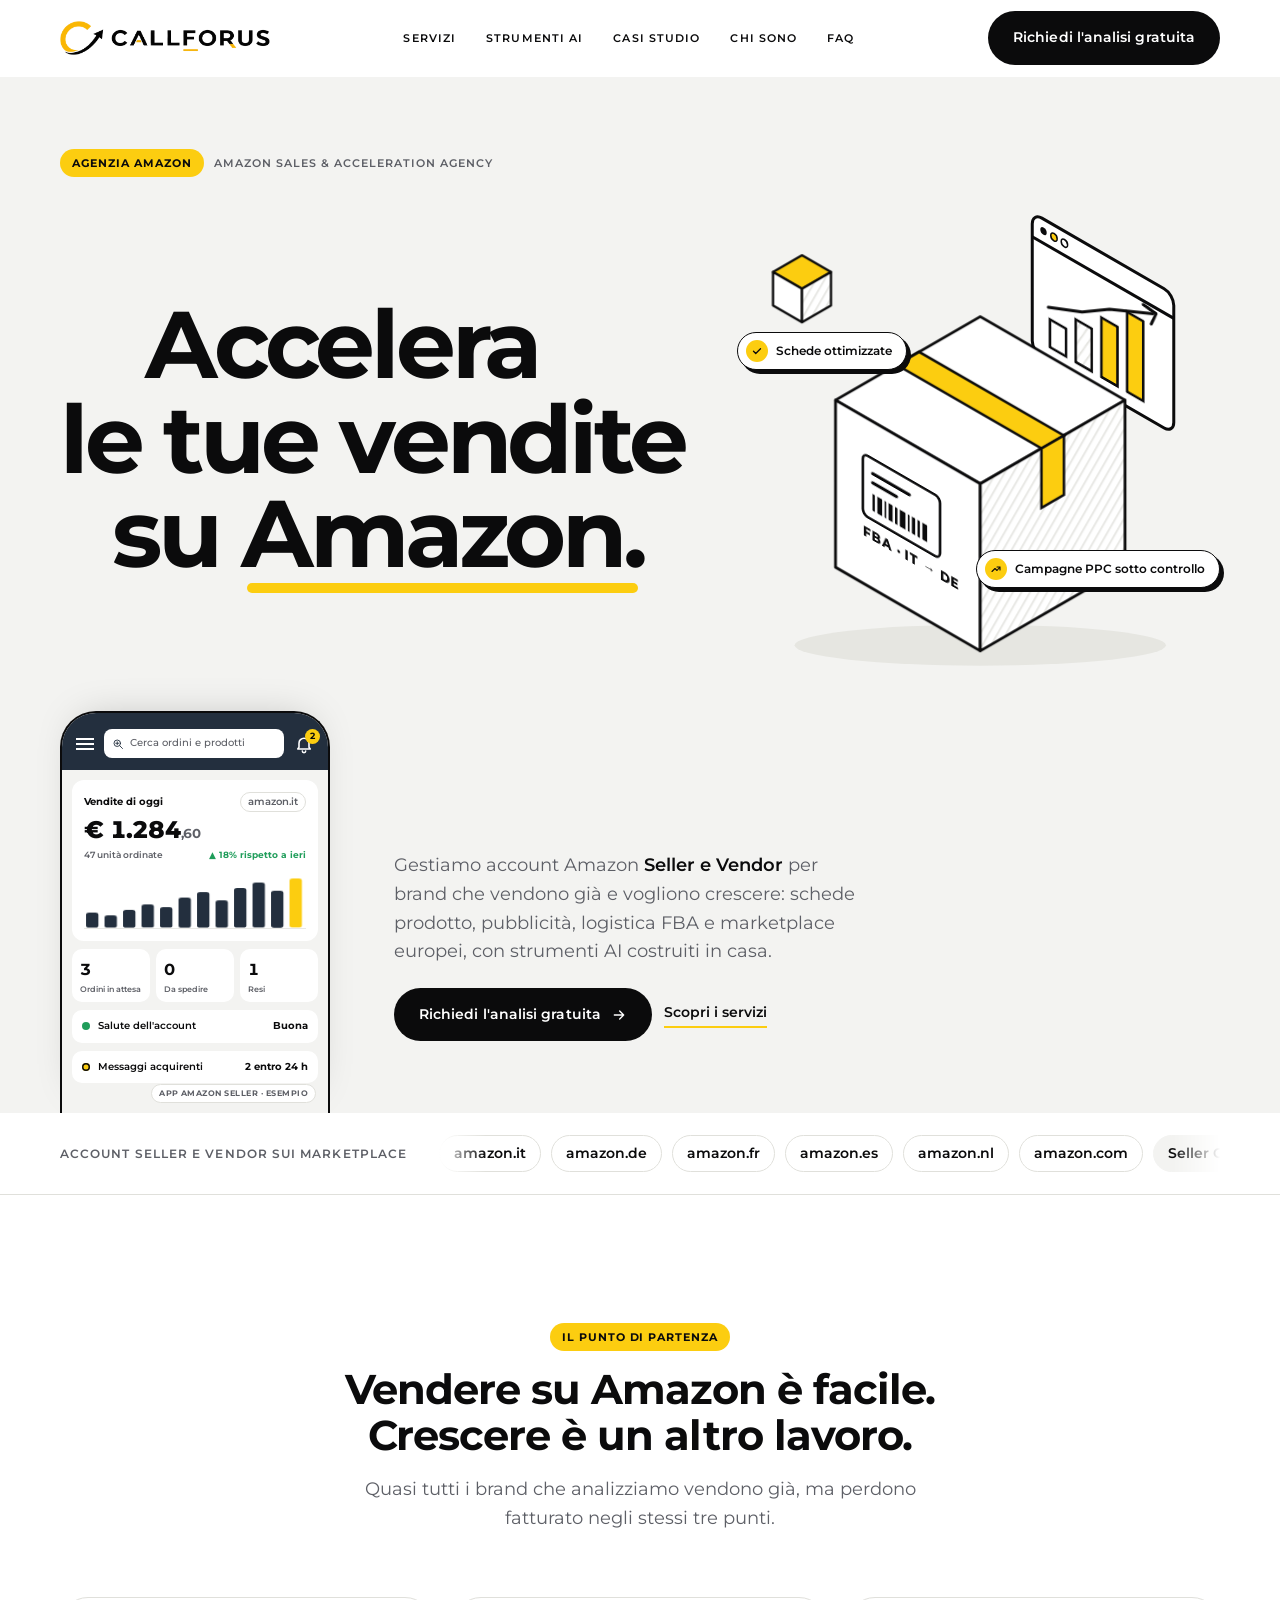
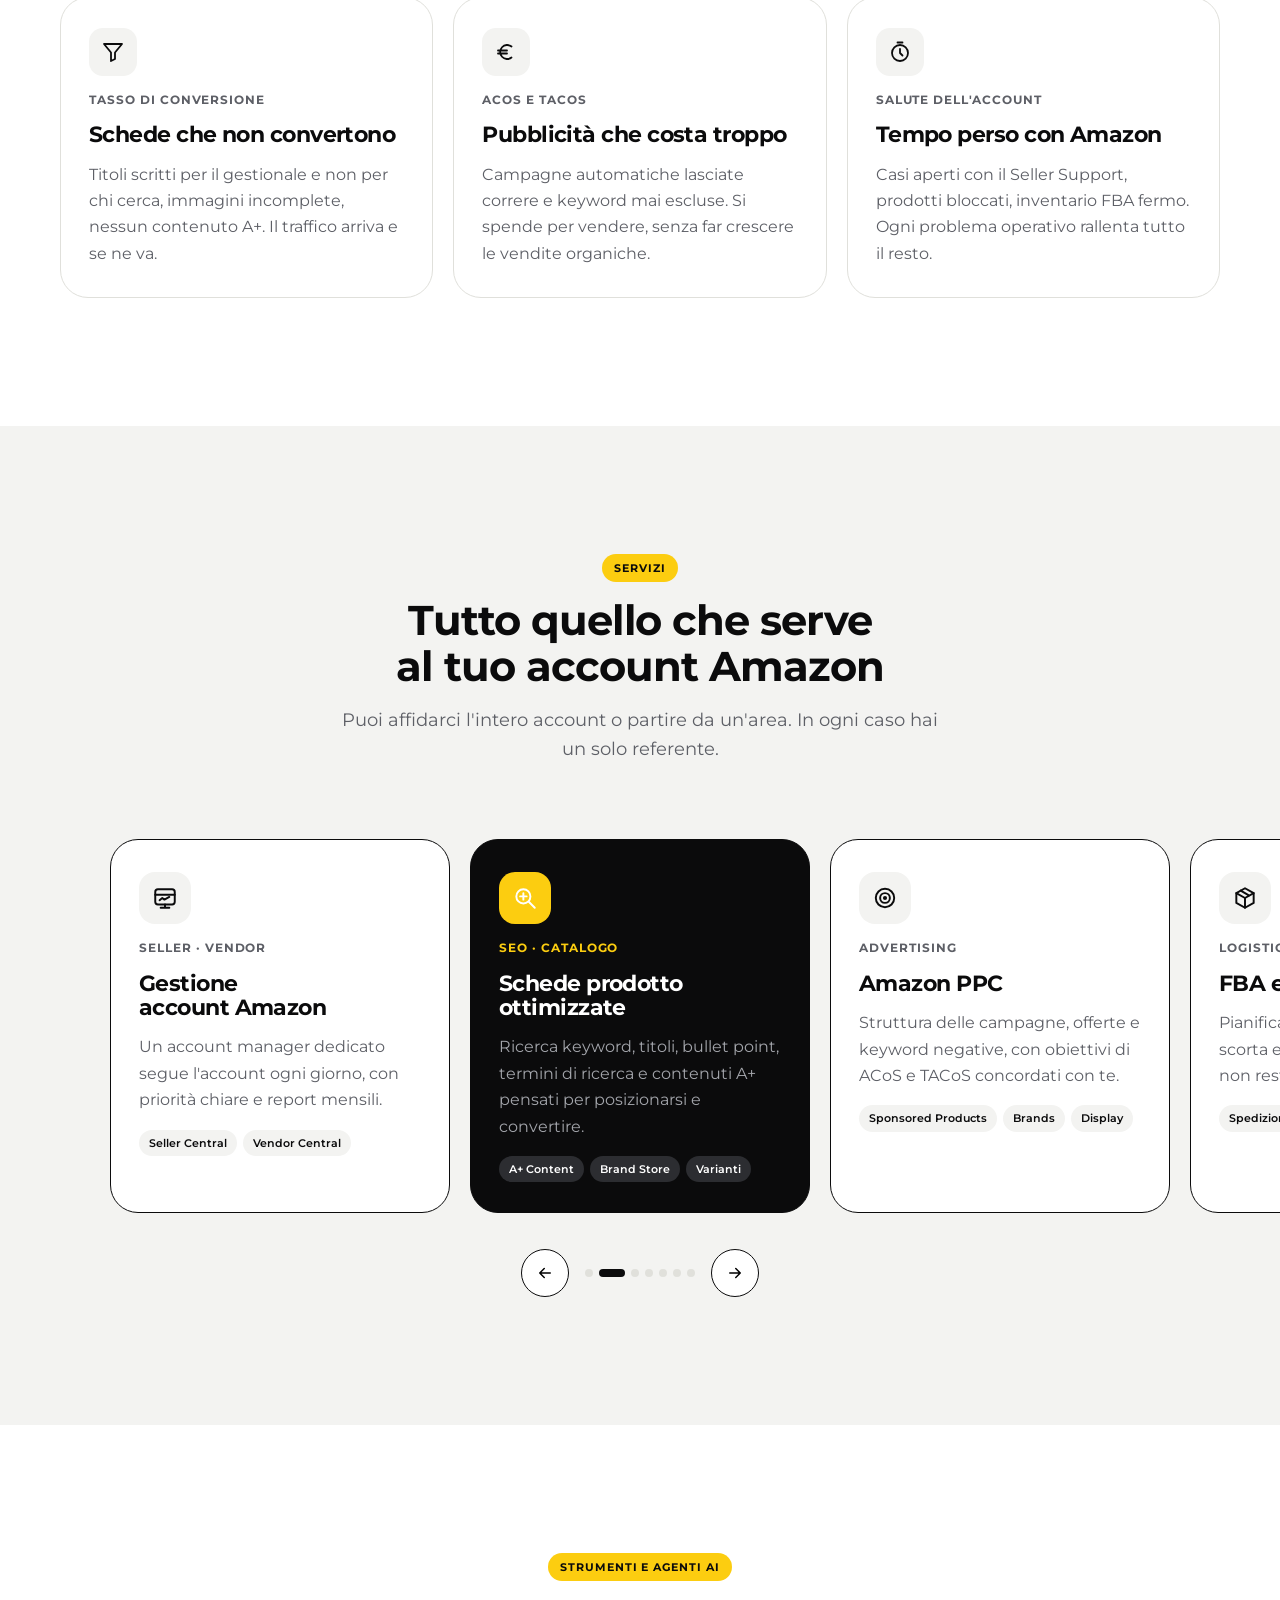
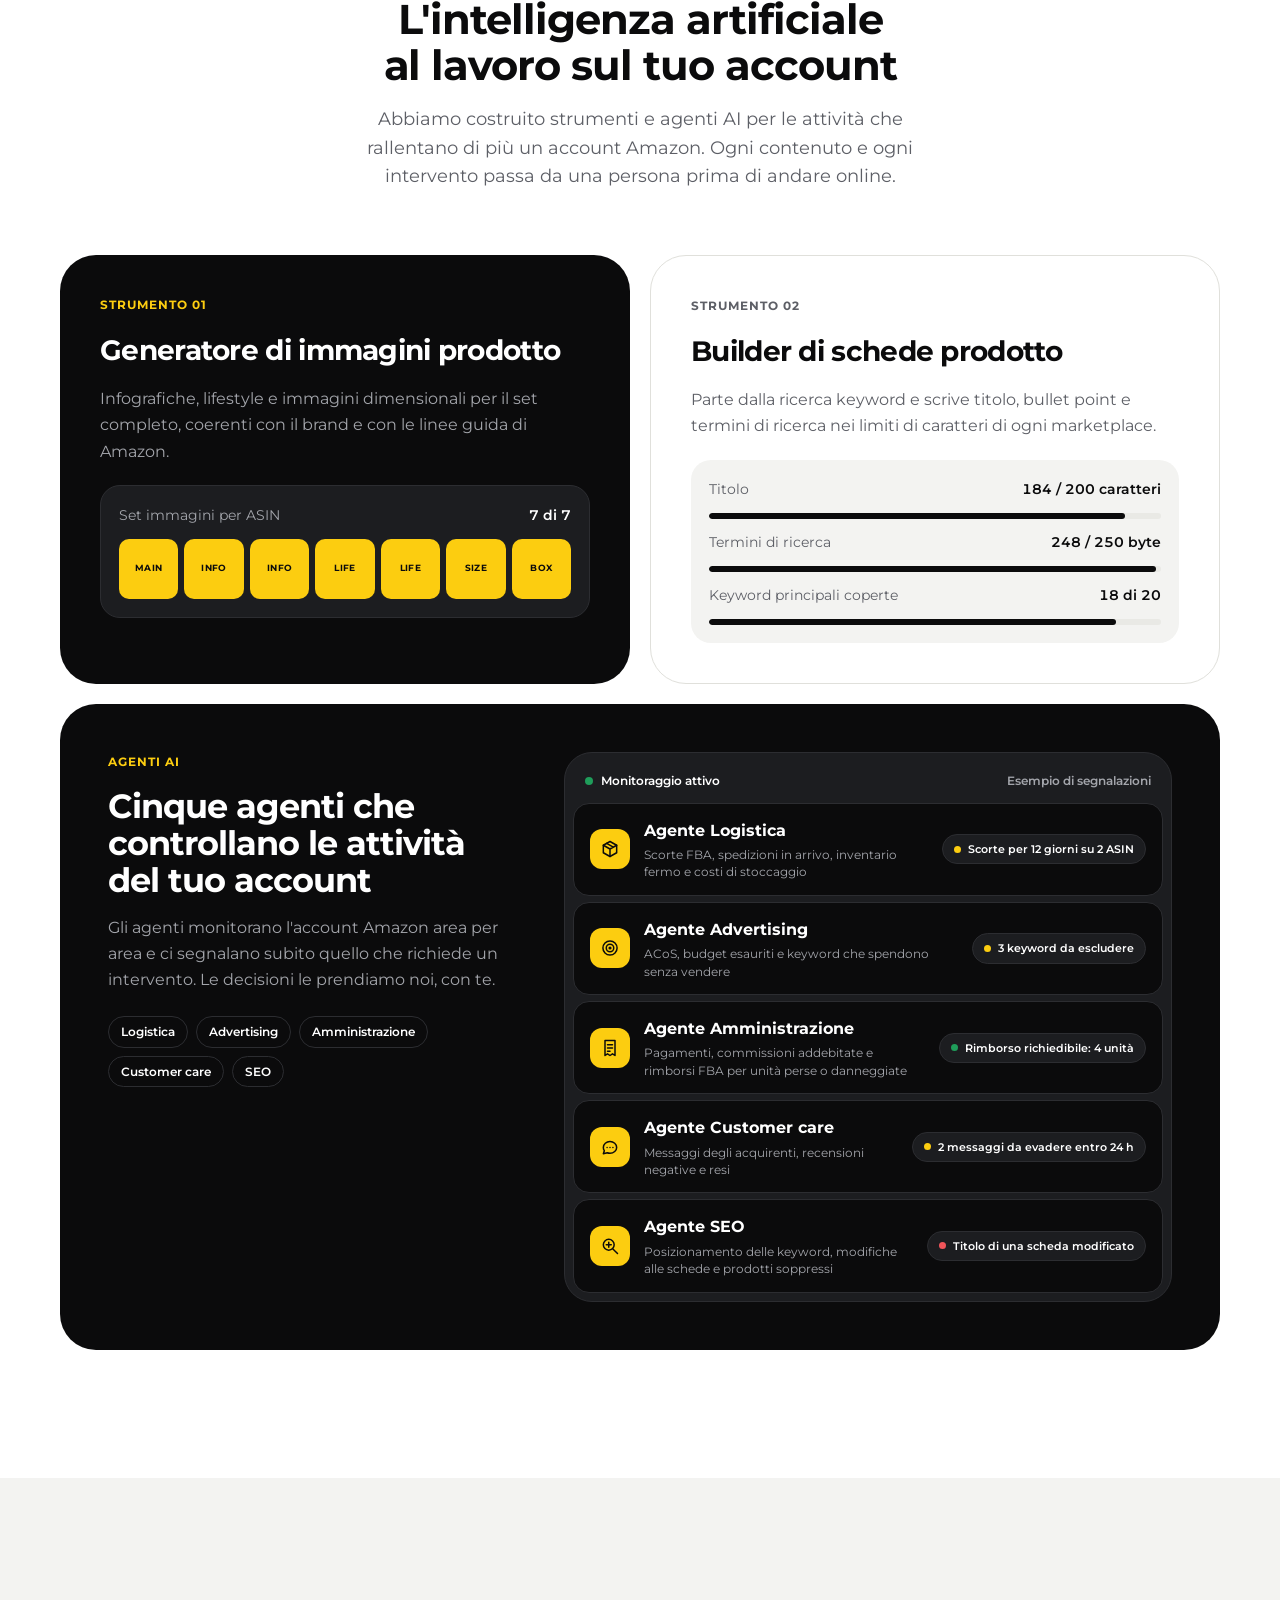
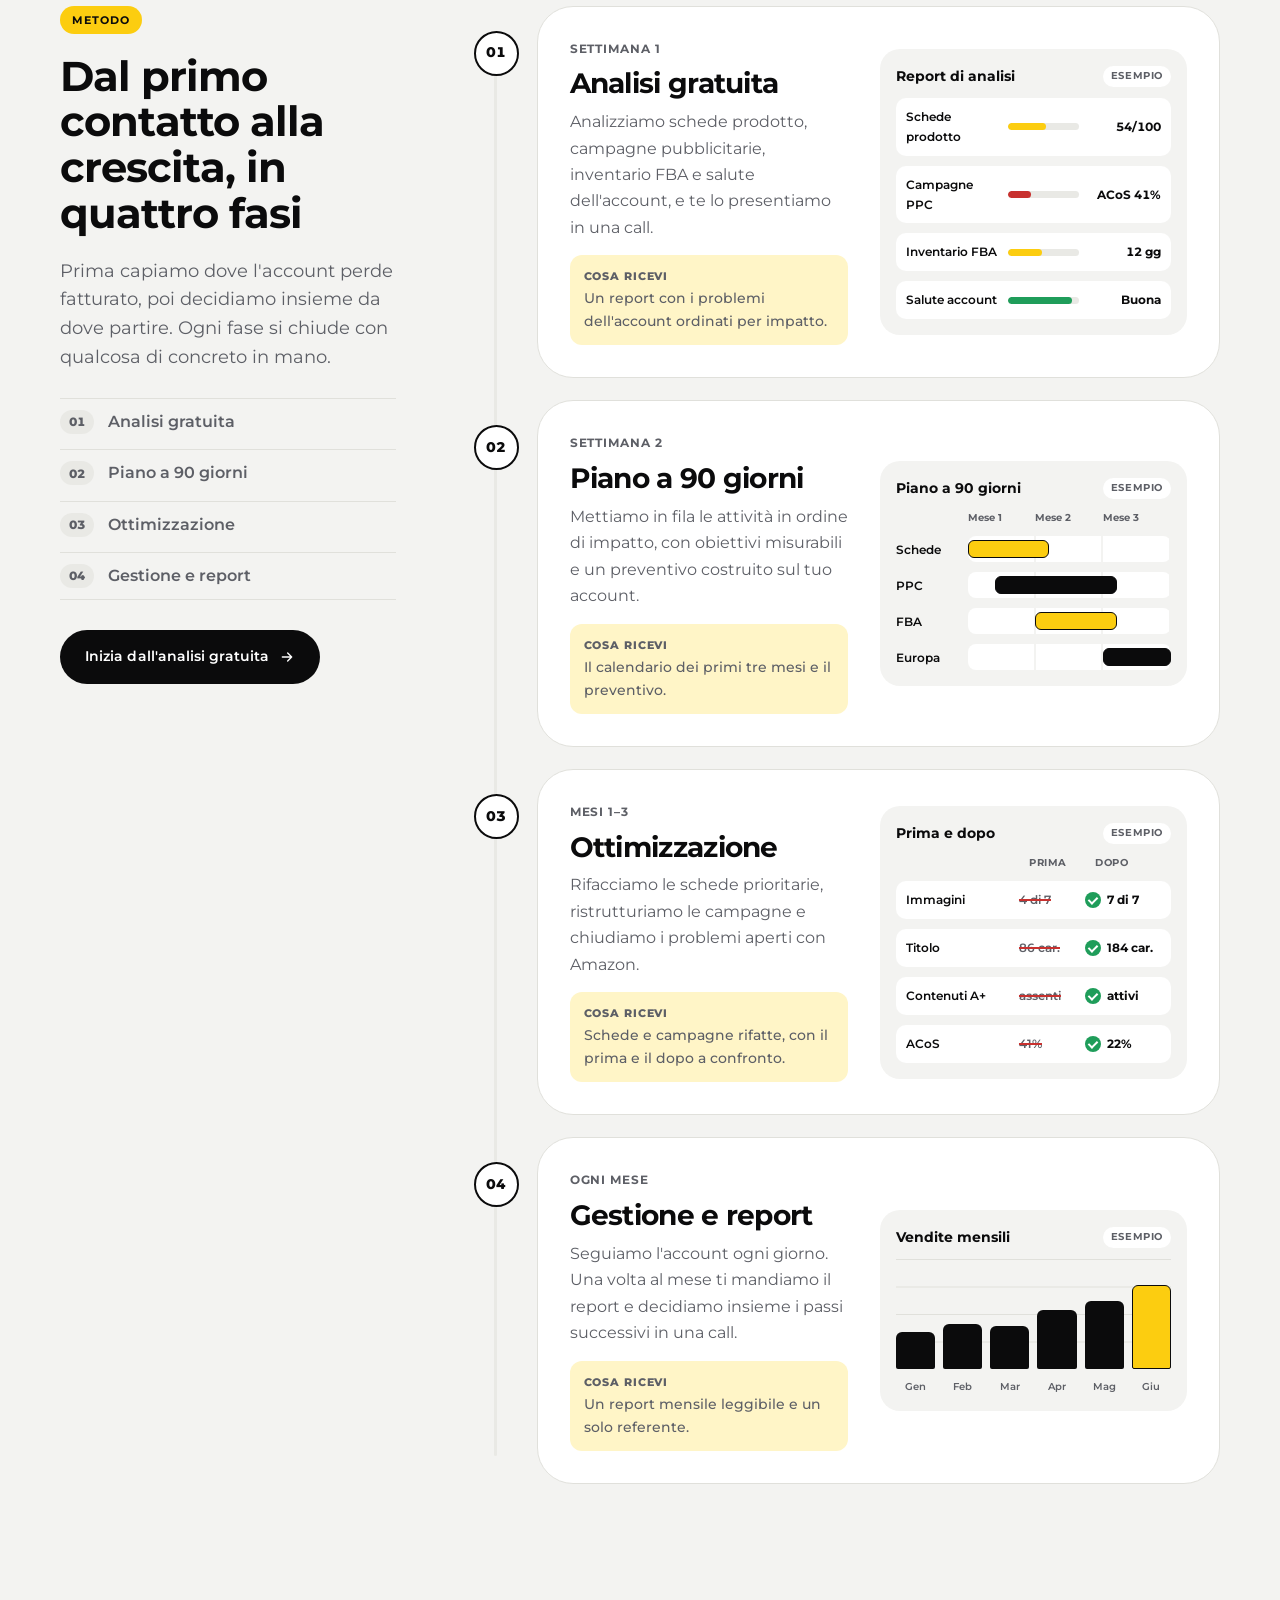
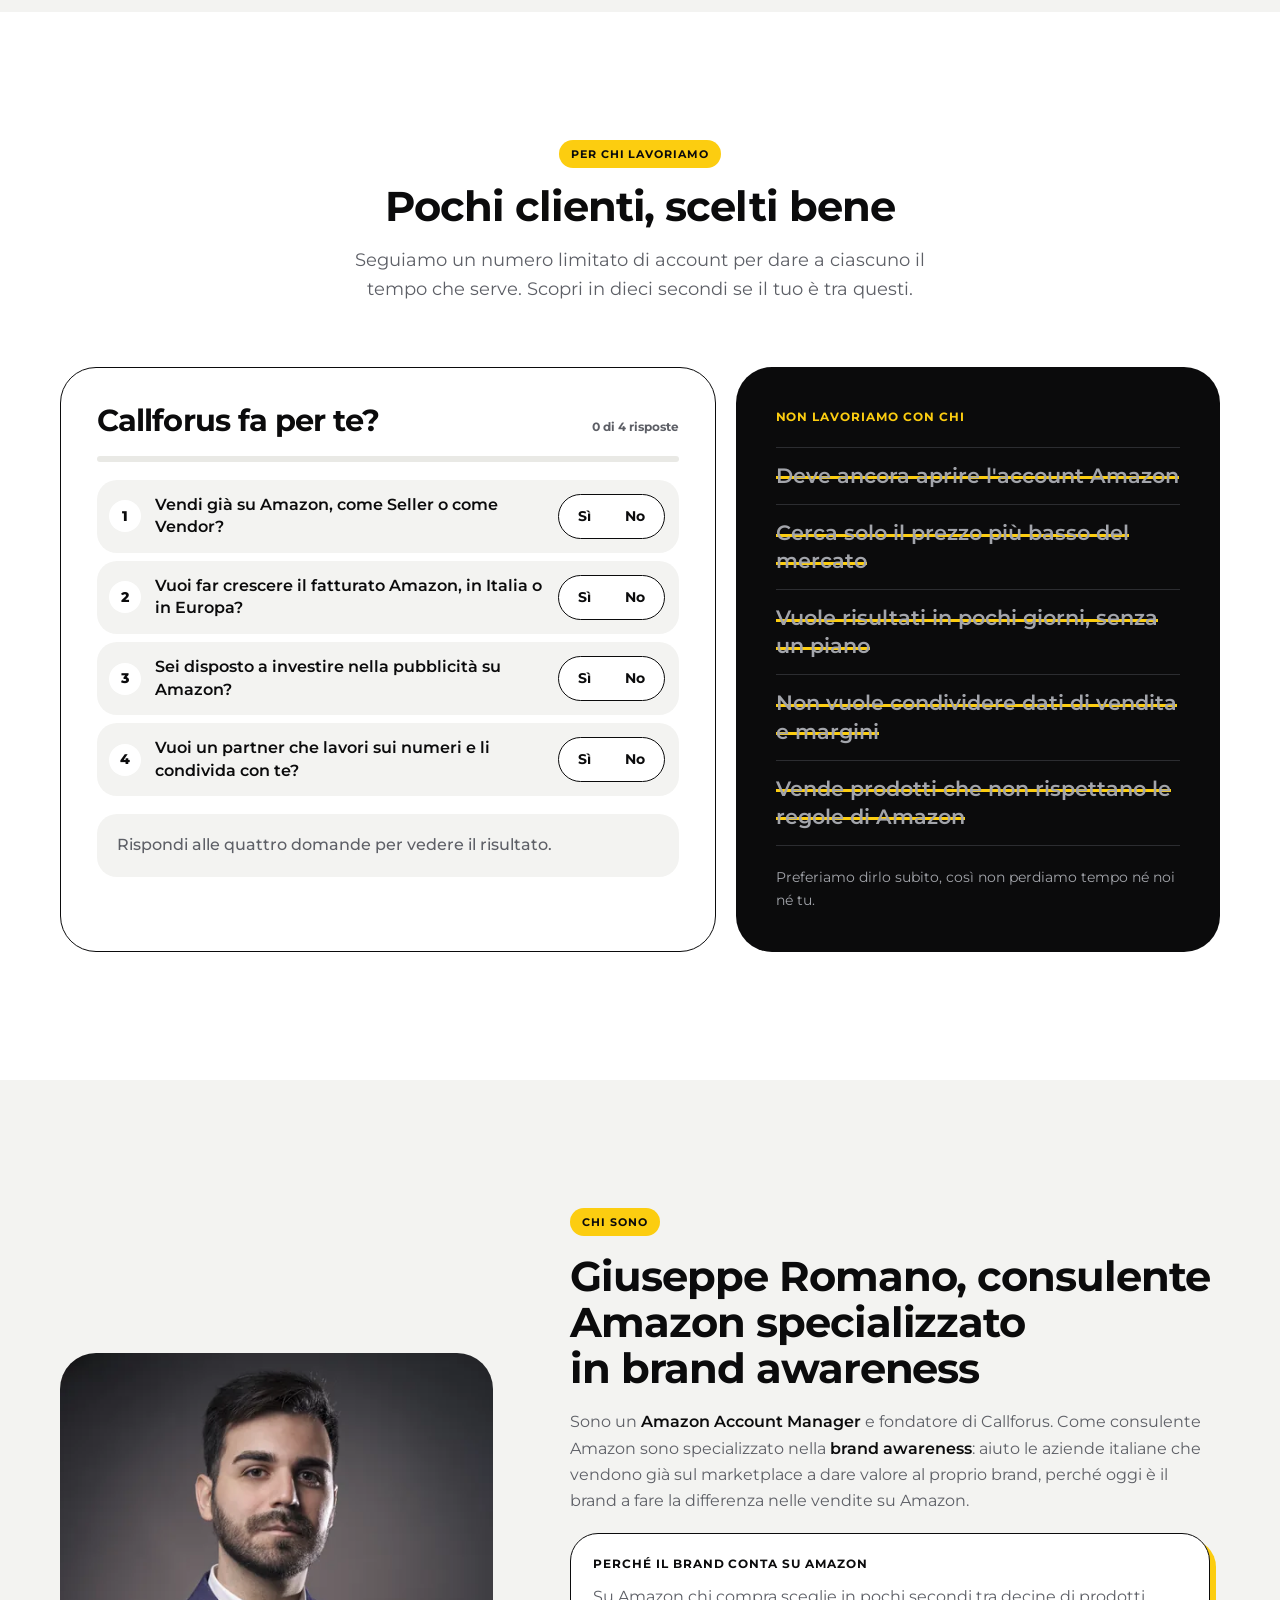
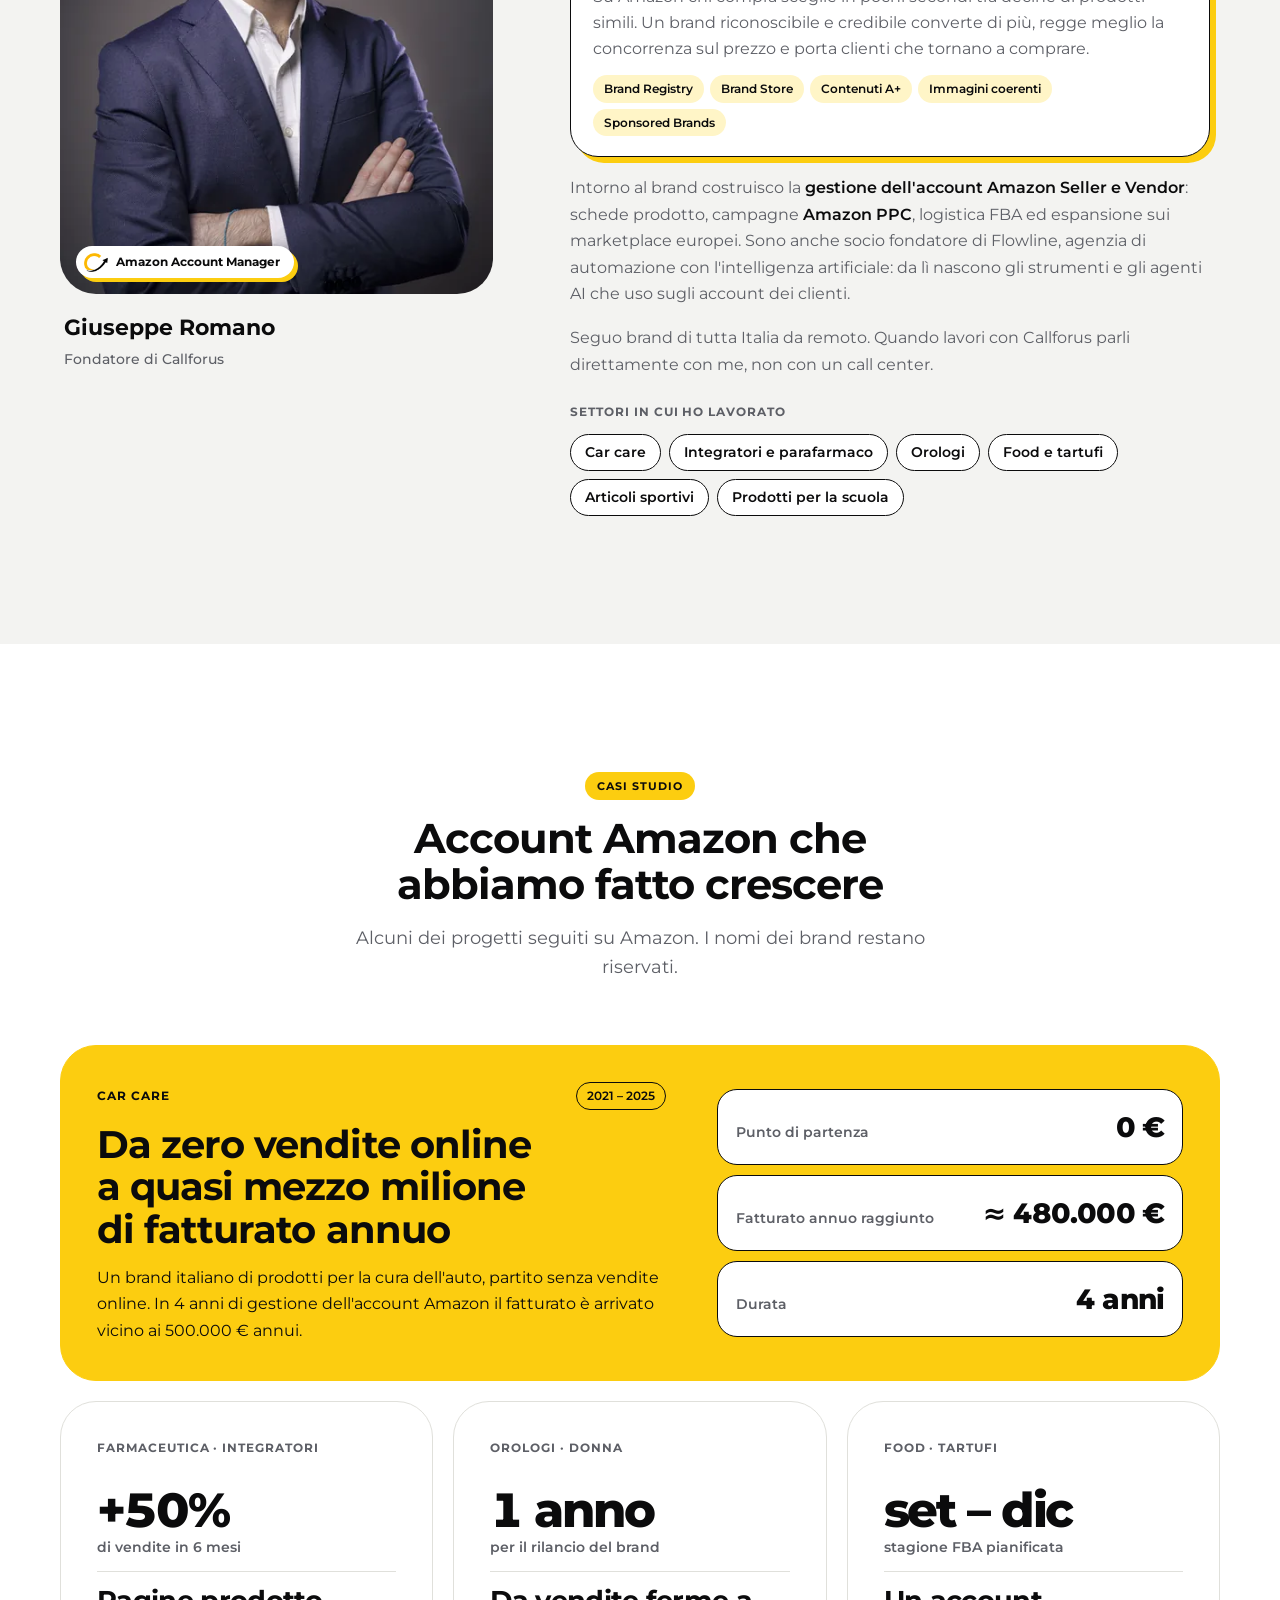
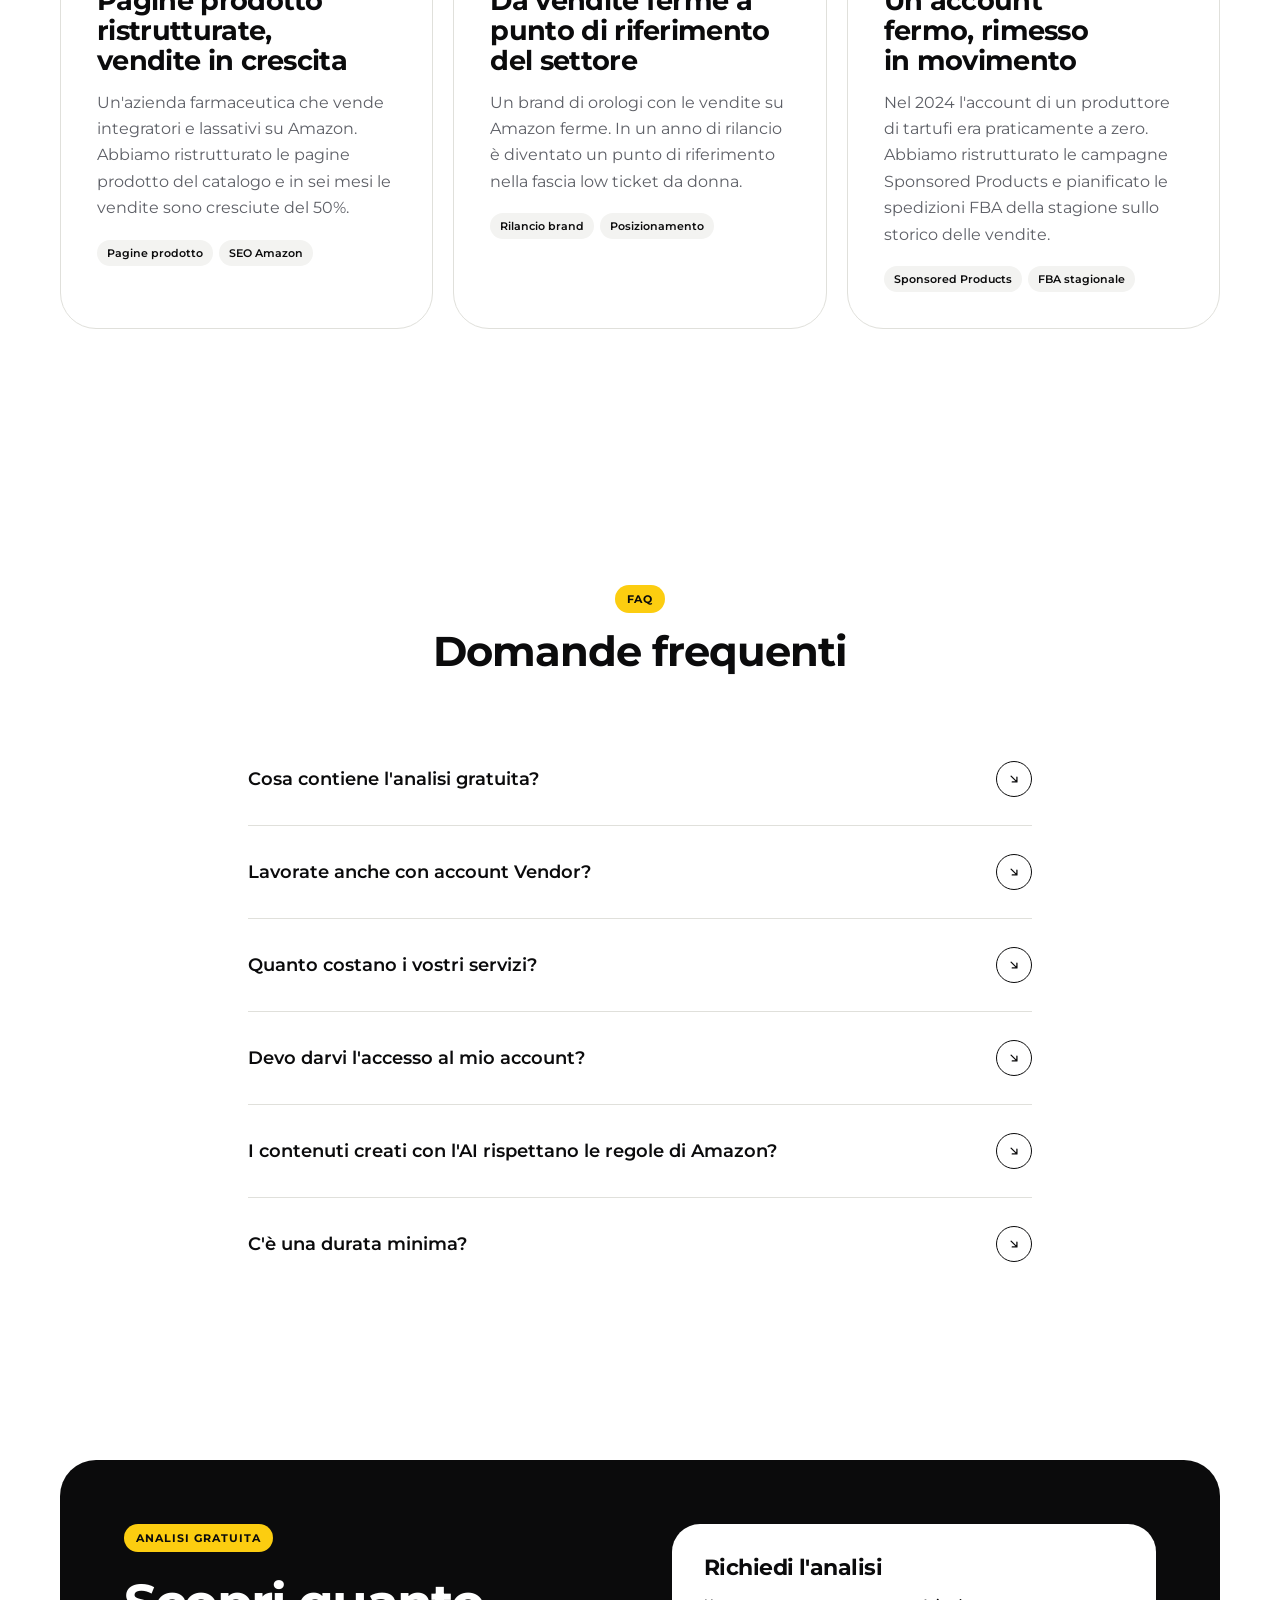
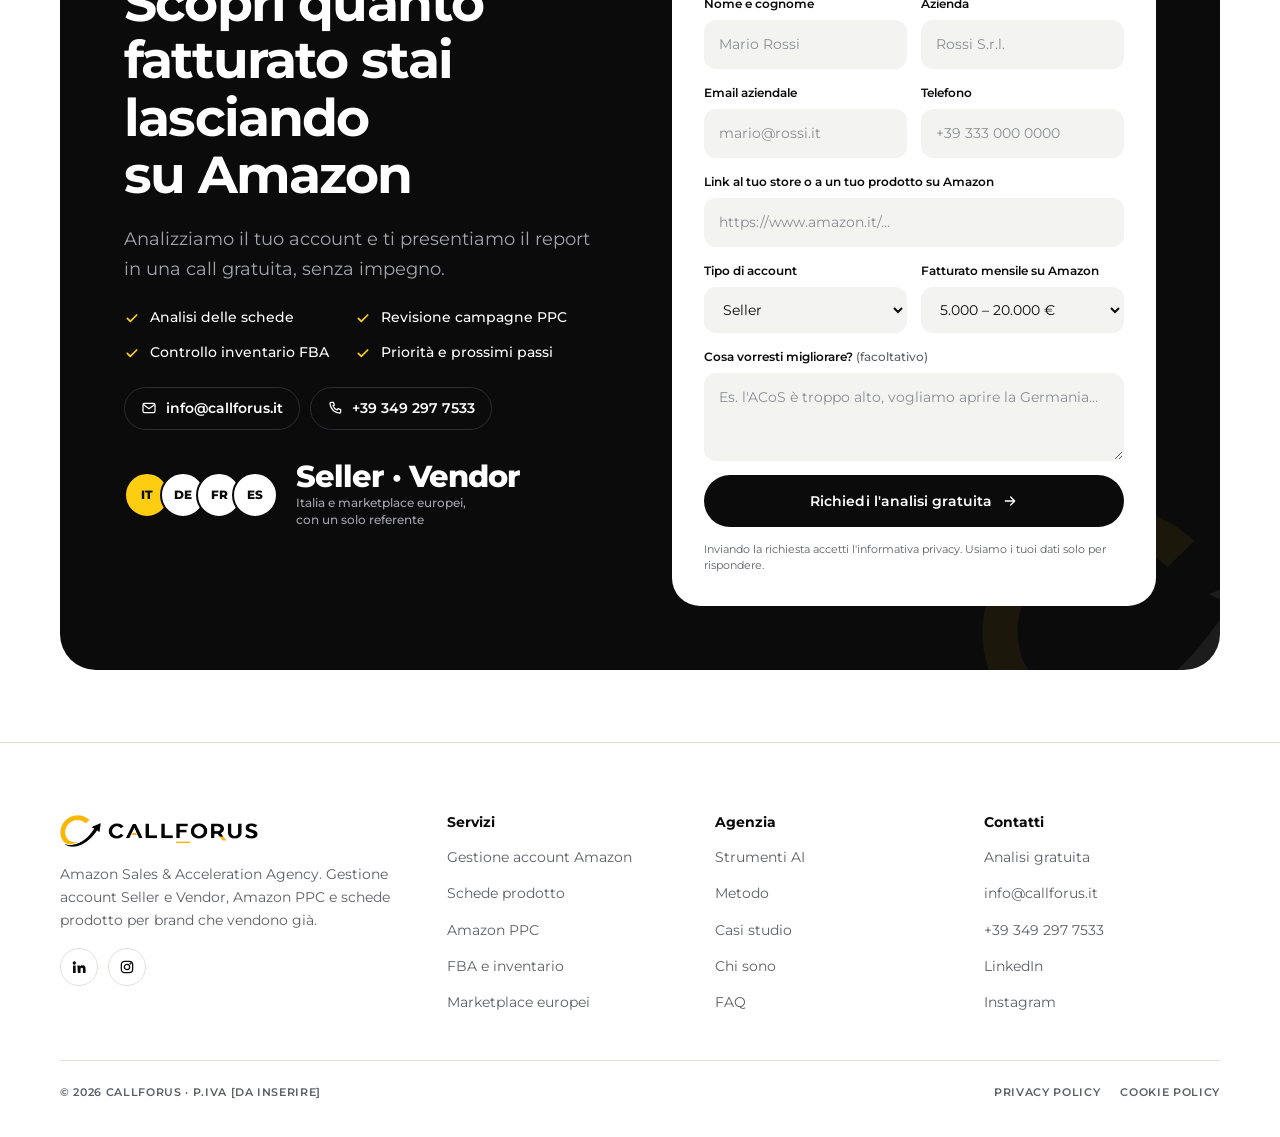
==== commit 320b330b: "Contatti e profili social - Email info@callforus.it e telefono +39 349 297 7533 nel footer e   nel b" ====
--- a/index.html
+++ b/index.html
@@ -42,6 +42,8 @@
   <symbol id="s-data" viewBox="0 0 24 24"><g fill="none" stroke="currentColor" stroke-width="1.8" stroke-linecap="round" stroke-linejoin="round"><path d="M4 20V10M10 20V4M16 20v-7M22 20H2"/></g></symbol>
   <symbol id="s-eu" viewBox="0 0 24 24"><g fill="none" stroke="currentColor" stroke-width="1.8" stroke-linecap="round" stroke-linejoin="round"><circle cx="12" cy="12" r="9"/><path d="M3 12h18M12 3c2.5 2.6 3.8 5.6 3.8 9s-1.3 6.4-3.8 9c-2.5-2.6-3.8-5.6-3.8-9S9.5 5.6 12 3z"/></g></symbol>
   <symbol id="s-case" viewBox="0 0 24 24"><g fill="none" stroke="currentColor" stroke-width="1.8" stroke-linecap="round" stroke-linejoin="round"><path d="M12 3l7.5 3v5.5c0 4.5-3.1 8-7.5 9.5-4.4-1.5-7.5-5-7.5-9.5V6z"/><path d="M8.5 12l2.5 2.5 4.5-5"/></g></symbol>
+  <symbol id="i-mail" viewBox="0 0 24 24"><g fill="none" stroke="currentColor" stroke-width="1.9" stroke-linecap="round" stroke-linejoin="round"><rect x="3" y="5" width="18" height="14" rx="2.5"/><path d="M4 7l8 6 8-6"/></g></symbol>
+  <symbol id="i-phone" viewBox="0 0 24 24"><path fill="none" stroke="currentColor" stroke-width="1.9" stroke-linecap="round" stroke-linejoin="round" d="M6.5 3.5h3l1.5 4-2 1.3a11 11 0 0 0 6.2 6.2l1.3-2 4 1.5v3a2 2 0 0 1-2.2 2A17 17 0 0 1 4.5 5.7a2 2 0 0 1 2-2.2z"/></symbol>
   <symbol id="s-admin" viewBox="0 0 24 24"><g fill="none" stroke="currentColor" stroke-width="1.8" stroke-linecap="round" stroke-linejoin="round"><path d="M6 3h12v18l-3-2-3 2-3-2-3 2z"/><path d="M9 8h6M9 12h6M9 16h3"/></g></symbol>
   <symbol id="s-chat" viewBox="0 0 24 24"><g fill="none" stroke="currentColor" stroke-width="1.8" stroke-linecap="round" stroke-linejoin="round"><path d="M20 12.5c0 3.9-3.6 7-8 7-1.2 0-2.3-.2-3.3-.6L4 20l1.2-3.6C4.4 15.3 4 14 4 12.5c0-3.9 3.6-7 8-7s8 3.1 8 7z"/><path d="M8.5 12.5h.01M12 12.5h.01M15.5 12.5h.01"/></g></symbol>
   <symbol id="s-bell" viewBox="0 0 24 24"><g fill="none" stroke="currentColor" stroke-width="1.9" stroke-linecap="round" stroke-linejoin="round"><path d="M6 16V11a6 6 0 1 1 12 0v5l1.5 2h-15z"/><path d="M10 20.5a2 2 0 0 0 4 0"/></g></symbol>
@@ -540,6 +542,10 @@
             <li><svg aria-hidden="true"><use href="#i-check"/></svg>Controllo inventario FBA</li>
             <li><svg aria-hidden="true"><use href="#i-check"/></svg>Priorità e prossimi passi</li>
           </ul>
+          <div class="cta-contacts">
+            <a href="mailto:info@callforus.it"><svg aria-hidden="true"><use href="#i-mail"/></svg>info@callforus.it</a>
+            <a href="tel:+393492977533"><svg aria-hidden="true"><use href="#i-phone"/></svg>+39 349 297 7533</a>
+          </div>
           <div class="cta-stat">
             <div class="bubbles" aria-hidden="true"><span>IT</span><span>DE</span><span>FR</span><span>ES</span></div>
             <div><b class="cta-mk">Seller · Vendor</b><small>Italia e marketplace europei,<br>con un solo referente</small></div>
@@ -585,8 +591,8 @@
         <img src="assets/img/logo-orizzontale.webp" alt="Callforus" width="198" height="32" loading="lazy">
         <p>Amazon Sales &amp; Acceleration Agency. Gestione account Seller e Vendor, Amazon PPC e schede prodotto per brand che vendono già.</p>
         <div class="social">
-          <a href="#" aria-label="Callforus su LinkedIn"><svg aria-hidden="true"><use href="#so-li"/></svg></a>
-          <a href="#" aria-label="Callforus su Instagram"><svg aria-hidden="true"><use href="#so-ig"/></svg></a>
+          <a href="https://www.linkedin.com/company/callforus/" target="_blank" rel="noopener" aria-label="Callforus su LinkedIn"><svg aria-hidden="true"><use href="#so-li"/></svg></a>
+          <a href="https://www.instagram.com/e__giuseppe/" target="_blank" rel="noopener" aria-label="Giuseppe Romano su Instagram"><svg aria-hidden="true"><use href="#so-ig"/></svg></a>
         </div>
       </div>
       <div>
@@ -599,7 +605,7 @@
       </div>
       <div>
         <h4>Contatti</h4>
-        <ul><li><a href="#analisi">Analisi gratuita</a></li><li><span>[email di contatto]</span></li><li><span>[telefono]</span></li></ul>
+        <ul><li><a href="#analisi">Analisi gratuita</a></li><li><a href="mailto:info@callforus.it">info@callforus.it</a></li><li><a href="tel:+393492977533">+39 349 297 7533</a></li><li><a href="https://www.linkedin.com/company/callforus/" target="_blank" rel="noopener">LinkedIn</a></li><li><a href="https://www.instagram.com/e__giuseppe/" target="_blank" rel="noopener">Instagram</a></li></ul>
       </div>
     </div>
     <div class="legal">
@@ -613,7 +619,7 @@
 {
   "@context":"https://schema.org",
   "@graph":[
-    {"@type":"ProfessionalService","@id":"https://callforus.it/#org","name":"Callforus","url":"https://callforus.it/","logo":"https://callforus.it/assets/img/logo-completo.png","image":"https://callforus.it/assets/img/og-image.jpg","slogan":"Amazon Sales & Acceleration Agency","founder":{"@type":"Person","name":"Giuseppe Romano","jobTitle":"Amazon Account Manager","image":"https://callforus.it/assets/img/giuseppe-romano.jpg"},"description":"Agenzia Amazon per brand che vendono già: gestione account Seller e Vendor, schede prodotto, Amazon PPC, FBA ed espansione sui marketplace europei.","areaServed":"IT","knowsAbout":["Brand awareness su Amazon","Amazon Brand Registry","Amazon Seller Central","Amazon Vendor Central","Amazon PPC","Amazon FBA","SEO Amazon","A+ Content"],
+    {"@type":"ProfessionalService","@id":"https://callforus.it/#org","name":"Callforus","url":"https://callforus.it/","email":"info@callforus.it","telephone":"+39 349 297 7533","sameAs":["https://www.linkedin.com/company/callforus/"],"logo":"https://callforus.it/assets/img/logo-completo.png","image":"https://callforus.it/assets/img/og-image.jpg","slogan":"Amazon Sales & Acceleration Agency","founder":{"@type":"Person","name":"Giuseppe Romano","jobTitle":"Amazon Account Manager","image":"https://callforus.it/assets/img/giuseppe-romano.jpg","sameAs":["https://www.instagram.com/e__giuseppe/"]},"description":"Agenzia Amazon per brand che vendono già: gestione account Seller e Vendor, schede prodotto, Amazon PPC, FBA ed espansione sui marketplace europei.","areaServed":"IT","knowsAbout":["Brand awareness su Amazon","Amazon Brand Registry","Amazon Seller Central","Amazon Vendor Central","Amazon PPC","Amazon FBA","SEO Amazon","A+ Content"],
      "hasOfferCatalog":{"@type":"OfferCatalog","name":"Servizi Amazon","itemListElement":[
        {"@type":"Offer","itemOffered":{"@type":"Service","name":"Gestione account Amazon Seller e Vendor"}},
        {"@type":"Offer","itemOffered":{"@type":"Service","name":"Ottimizzazione schede prodotto Amazon"}},
--- a/assets/css/style.css
+++ b/assets/css/style.css
@@ -257,6 +257,10 @@
 @media (max-width:480px){.ticks{grid-template-columns:minmax(0,1fr)}}
 .ticks li{display:flex;align-items:center;gap:10px;font-size:var(--t-sm);font-weight:500}
 .ticks svg{width:16px;height:16px;color:var(--yellow);flex:none}
+.cta-contacts{display:flex;flex-wrap:wrap;gap:10px}
+.cta-contacts a{display:inline-flex;align-items:center;gap:9px;color:var(--white);text-decoration:none;font-weight:600;font-size:var(--t-sm);border:1.5px solid var(--ink-line);border-radius:99px;padding:9px 16px;transition:border-color .2s,background-color .2s,color .2s}
+.cta-contacts a:hover{border-color:var(--yellow);background:var(--yellow);color:var(--ink)}
+.cta-contacts svg{width:16px;height:16px;flex:none}
 .cta-stat{display:flex;align-items:center;gap:18px;margin-top:10px;flex-wrap:wrap}
 .bubbles{display:flex}
 .bubbles span{width:46px;height:46px;border-radius:50%;border:2px solid var(--ink);background:var(--white);color:var(--ink);display:grid;place-items:center;font-size:var(--t-xs);font-weight:800;margin-left:-10px}
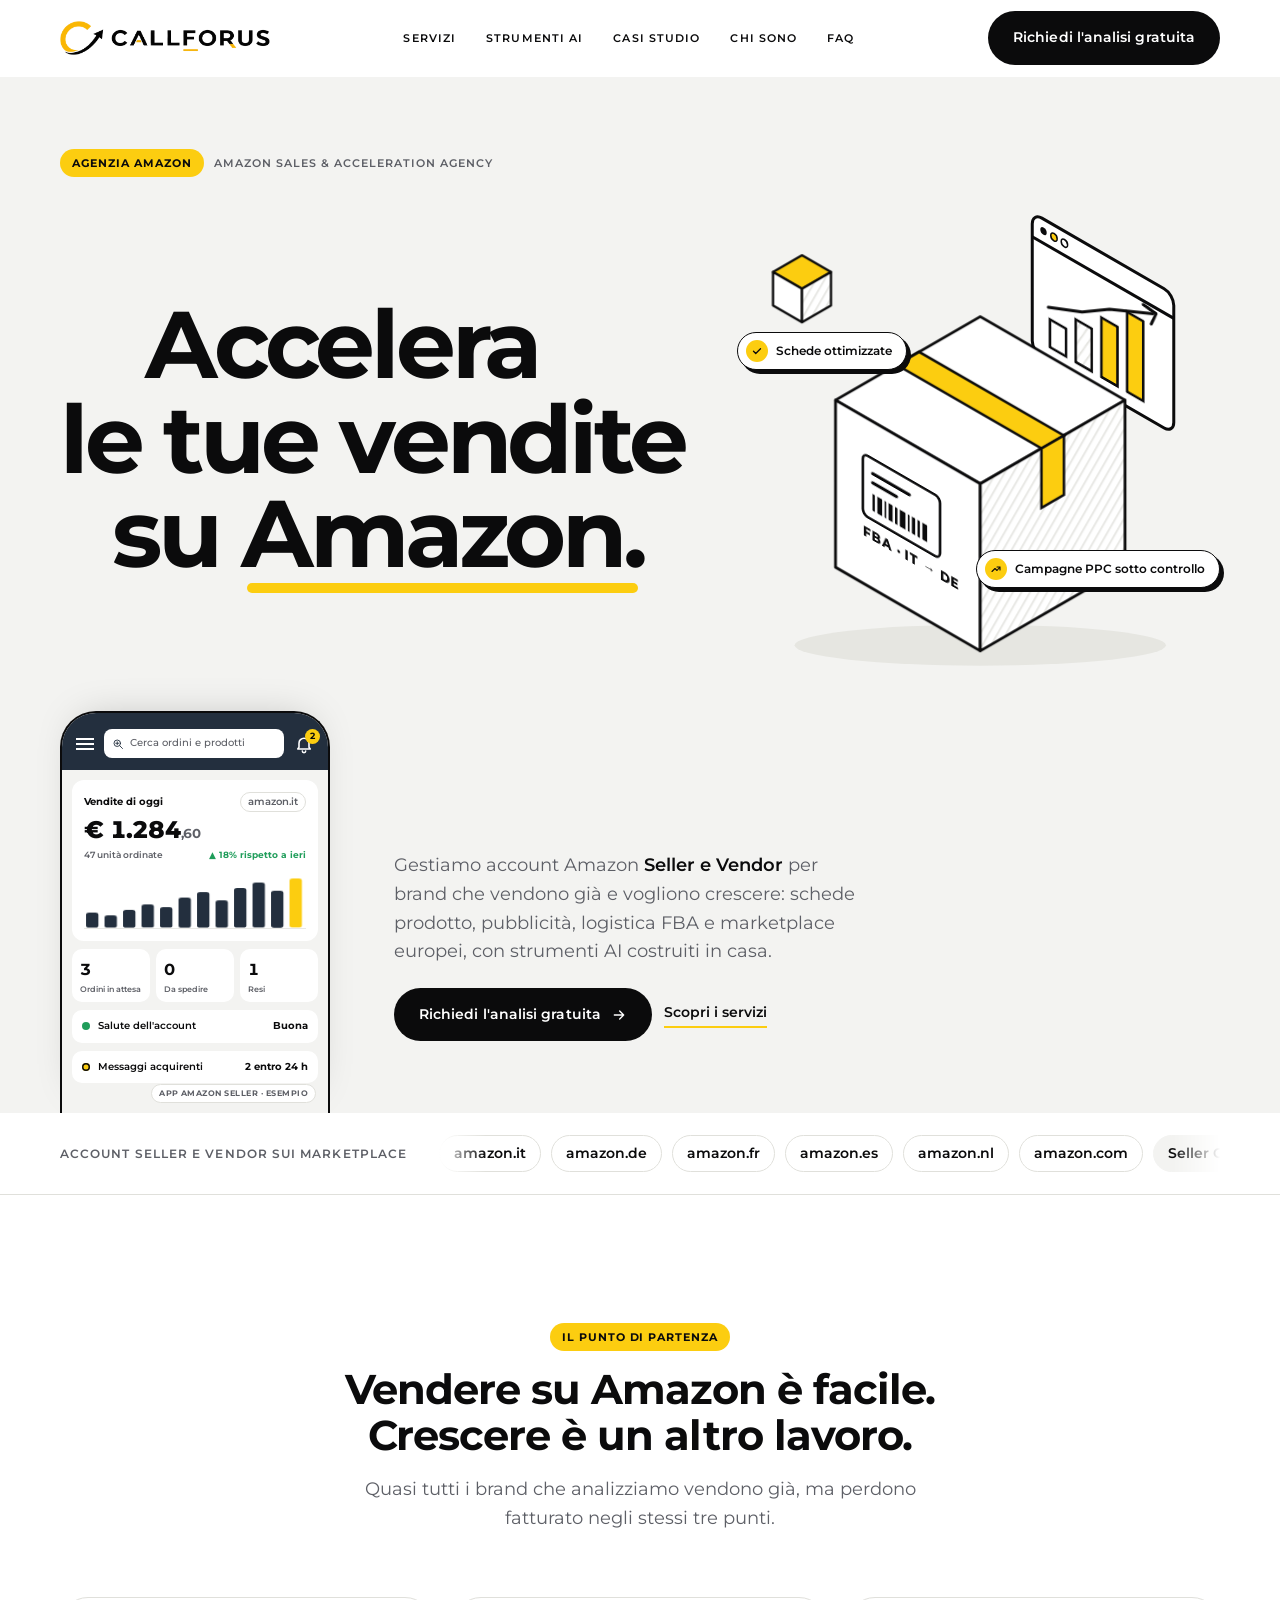
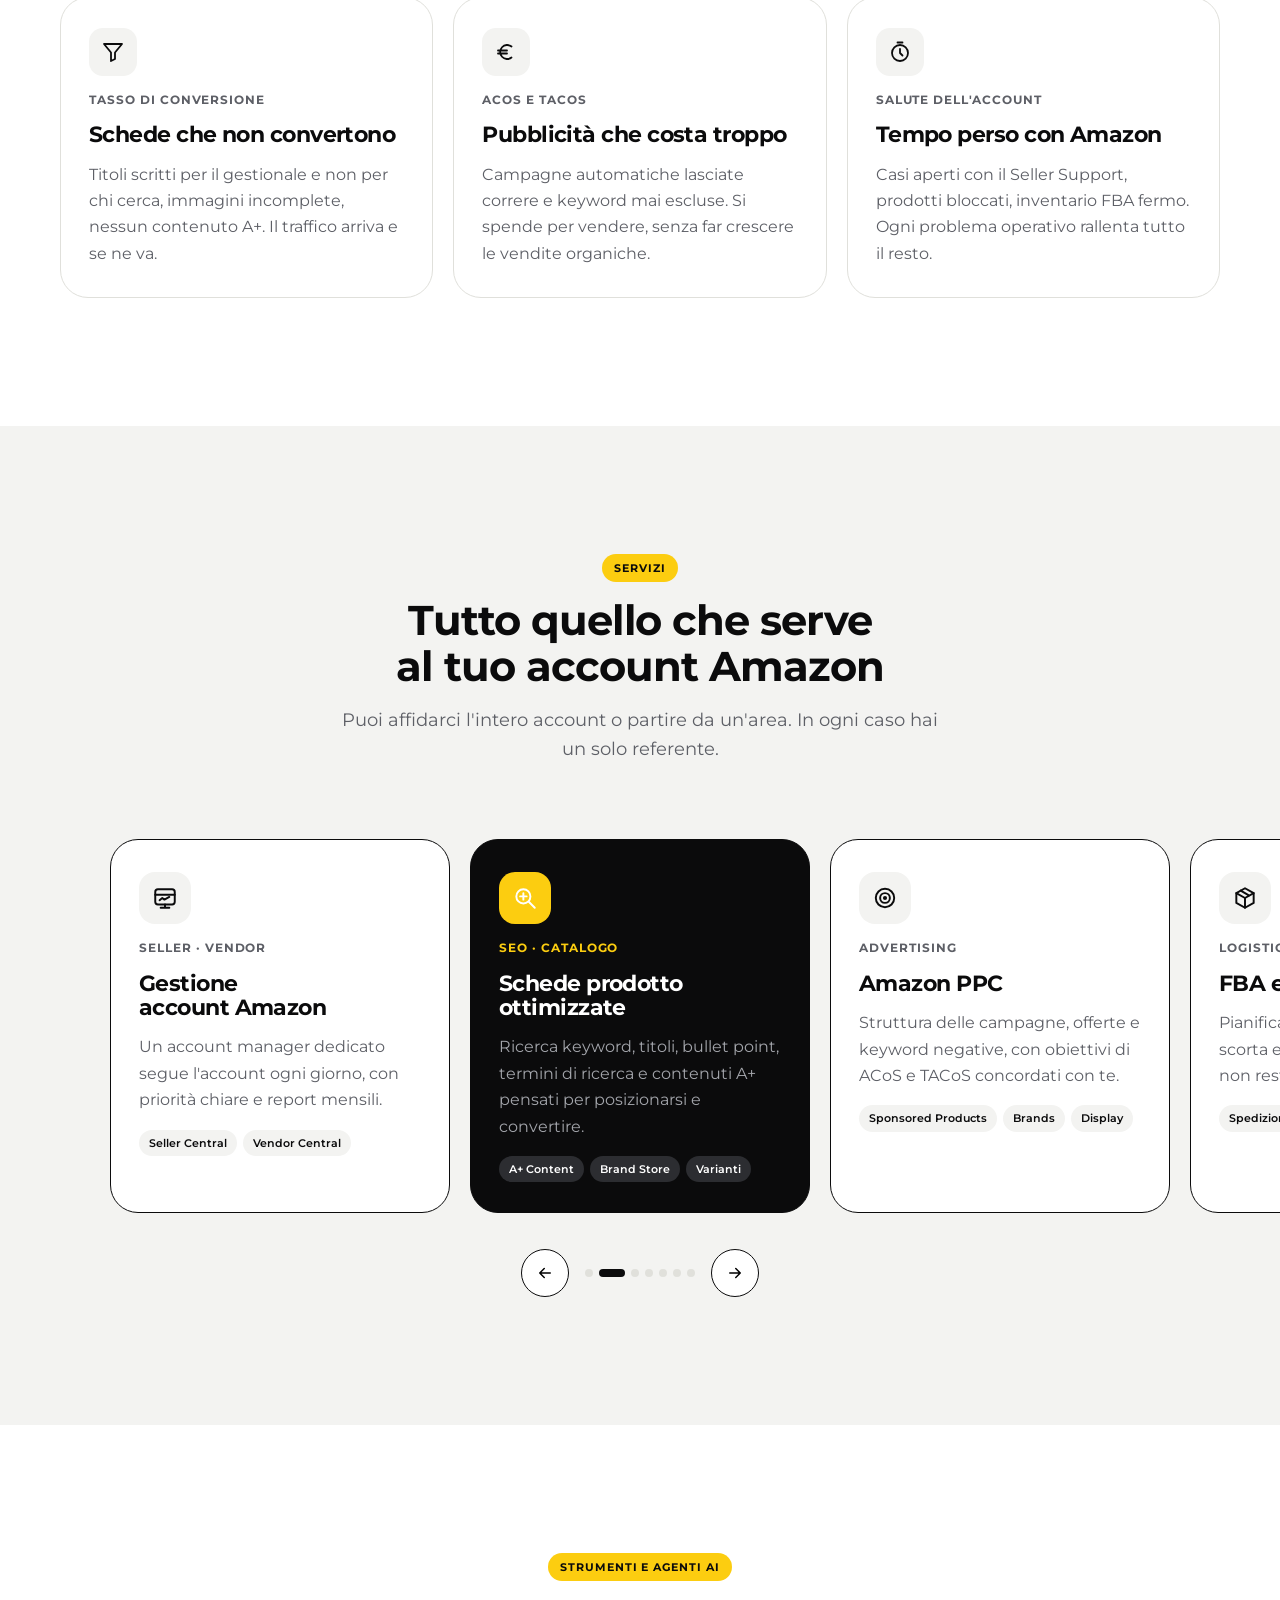
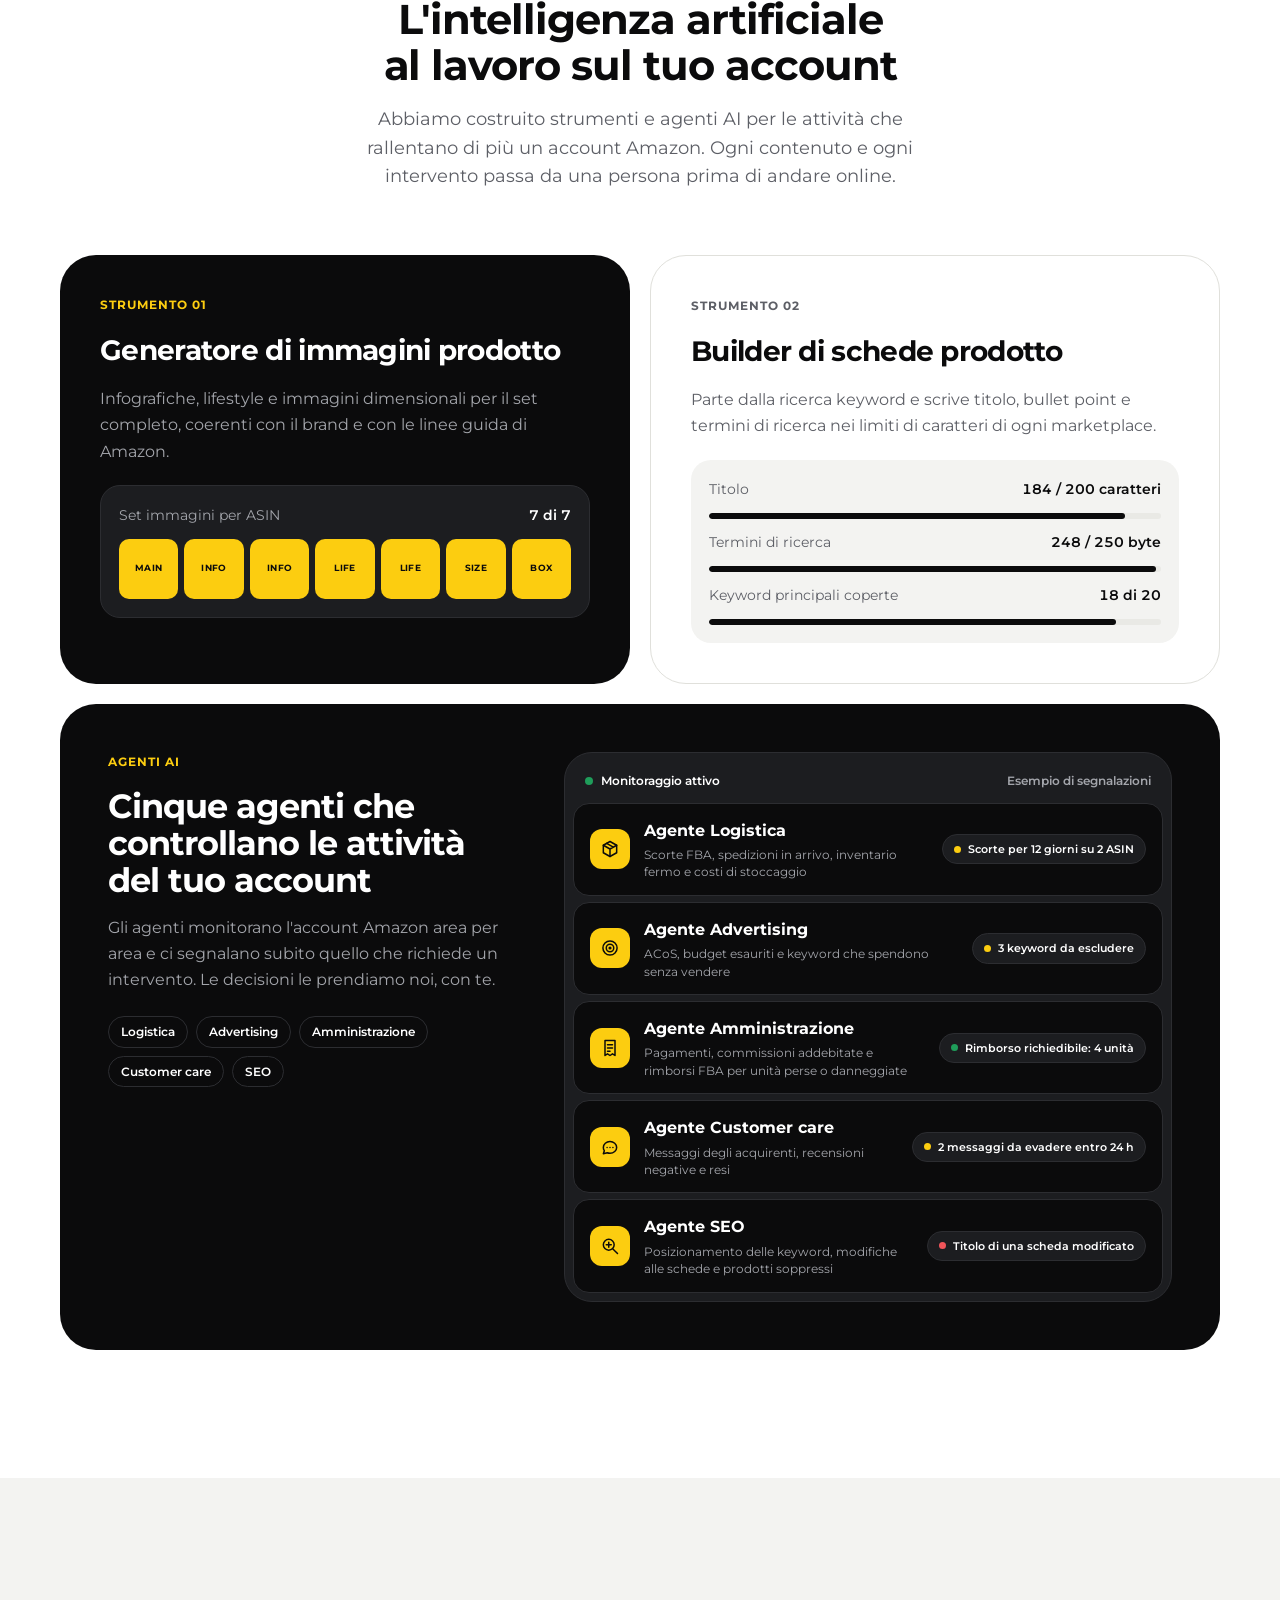
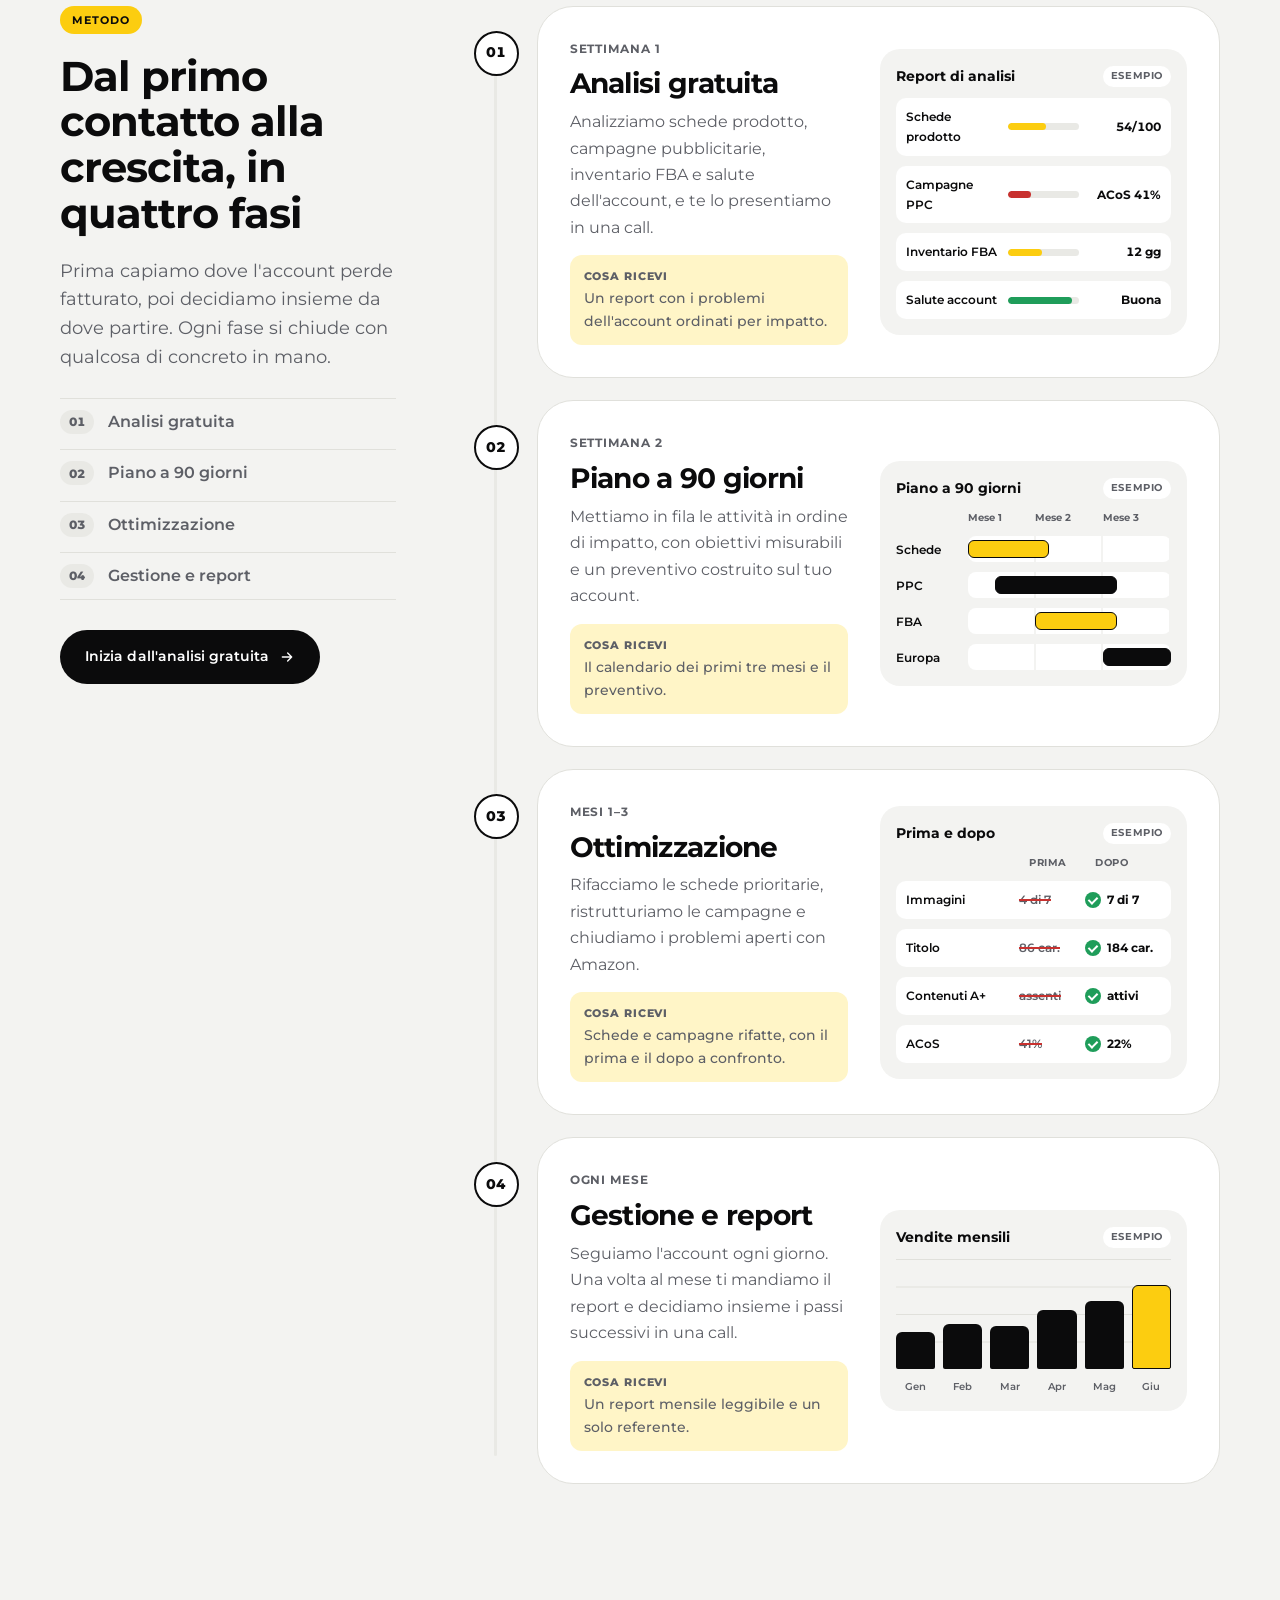
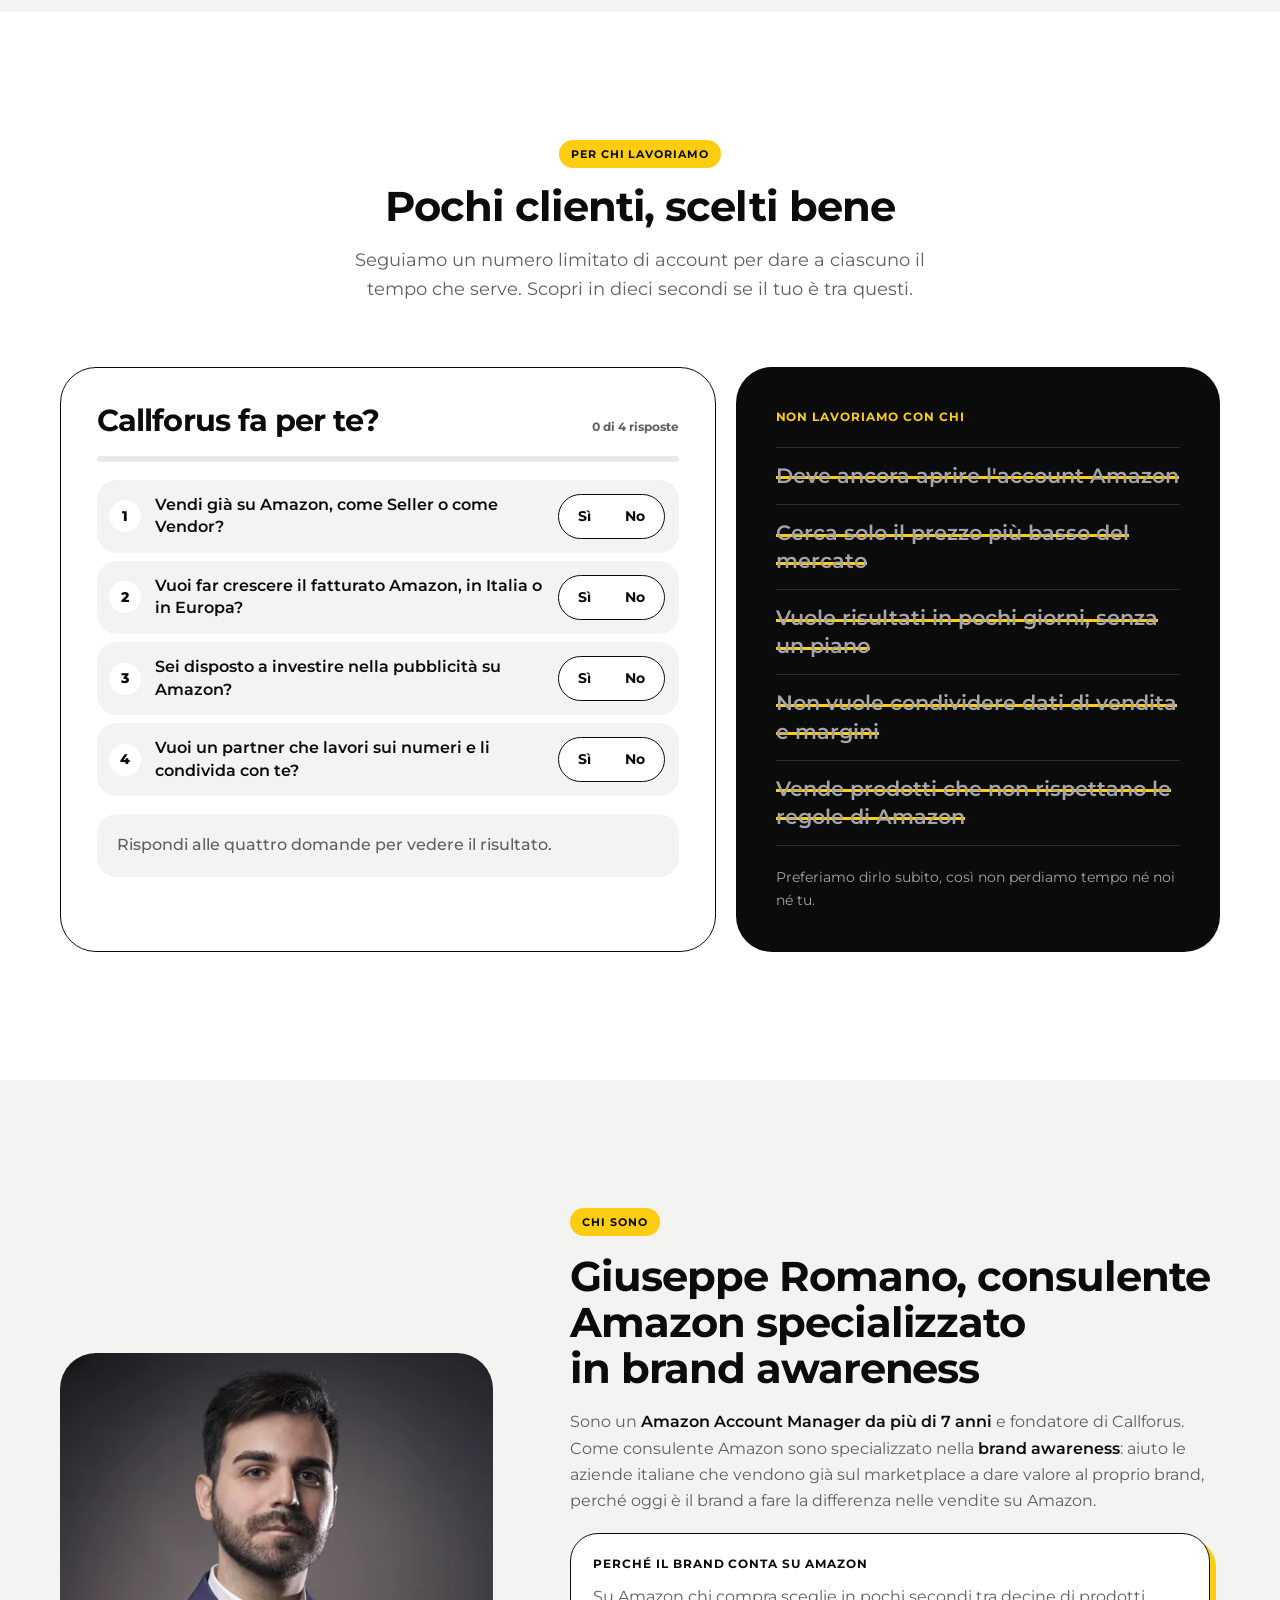
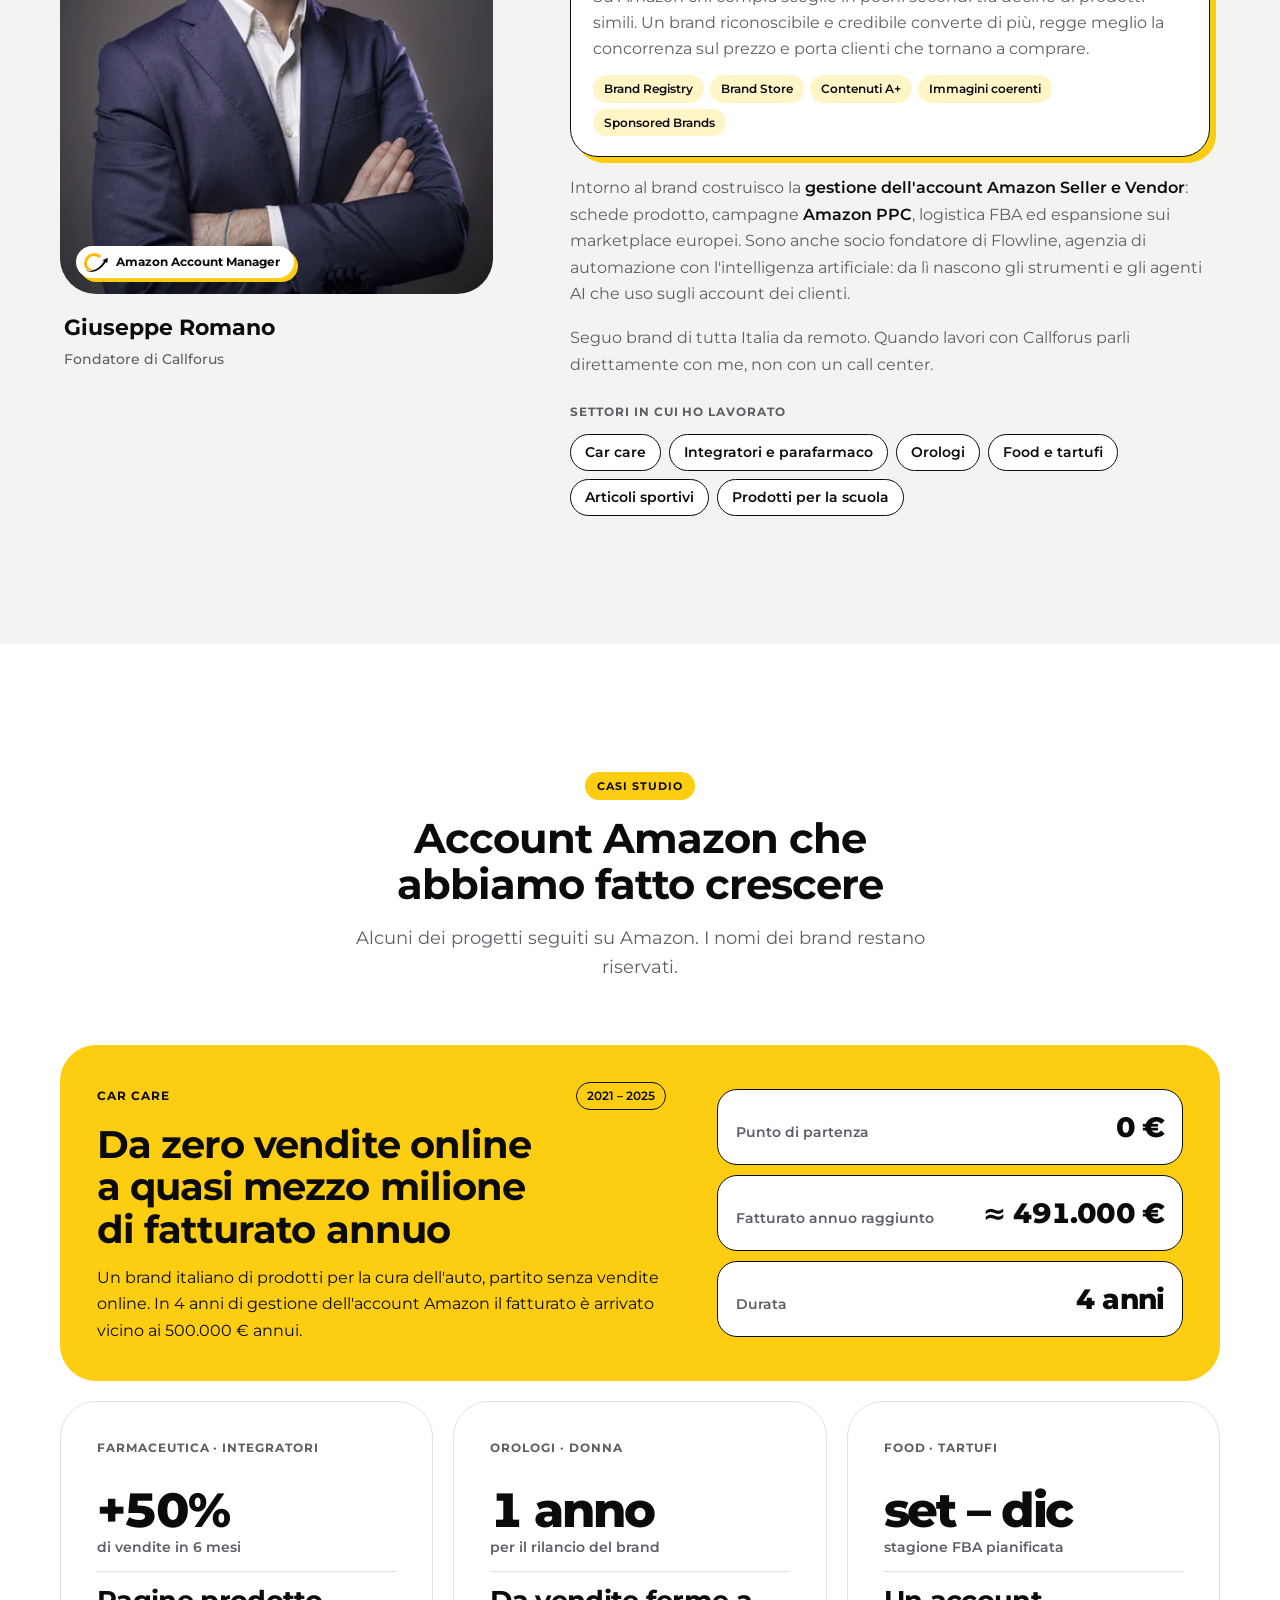
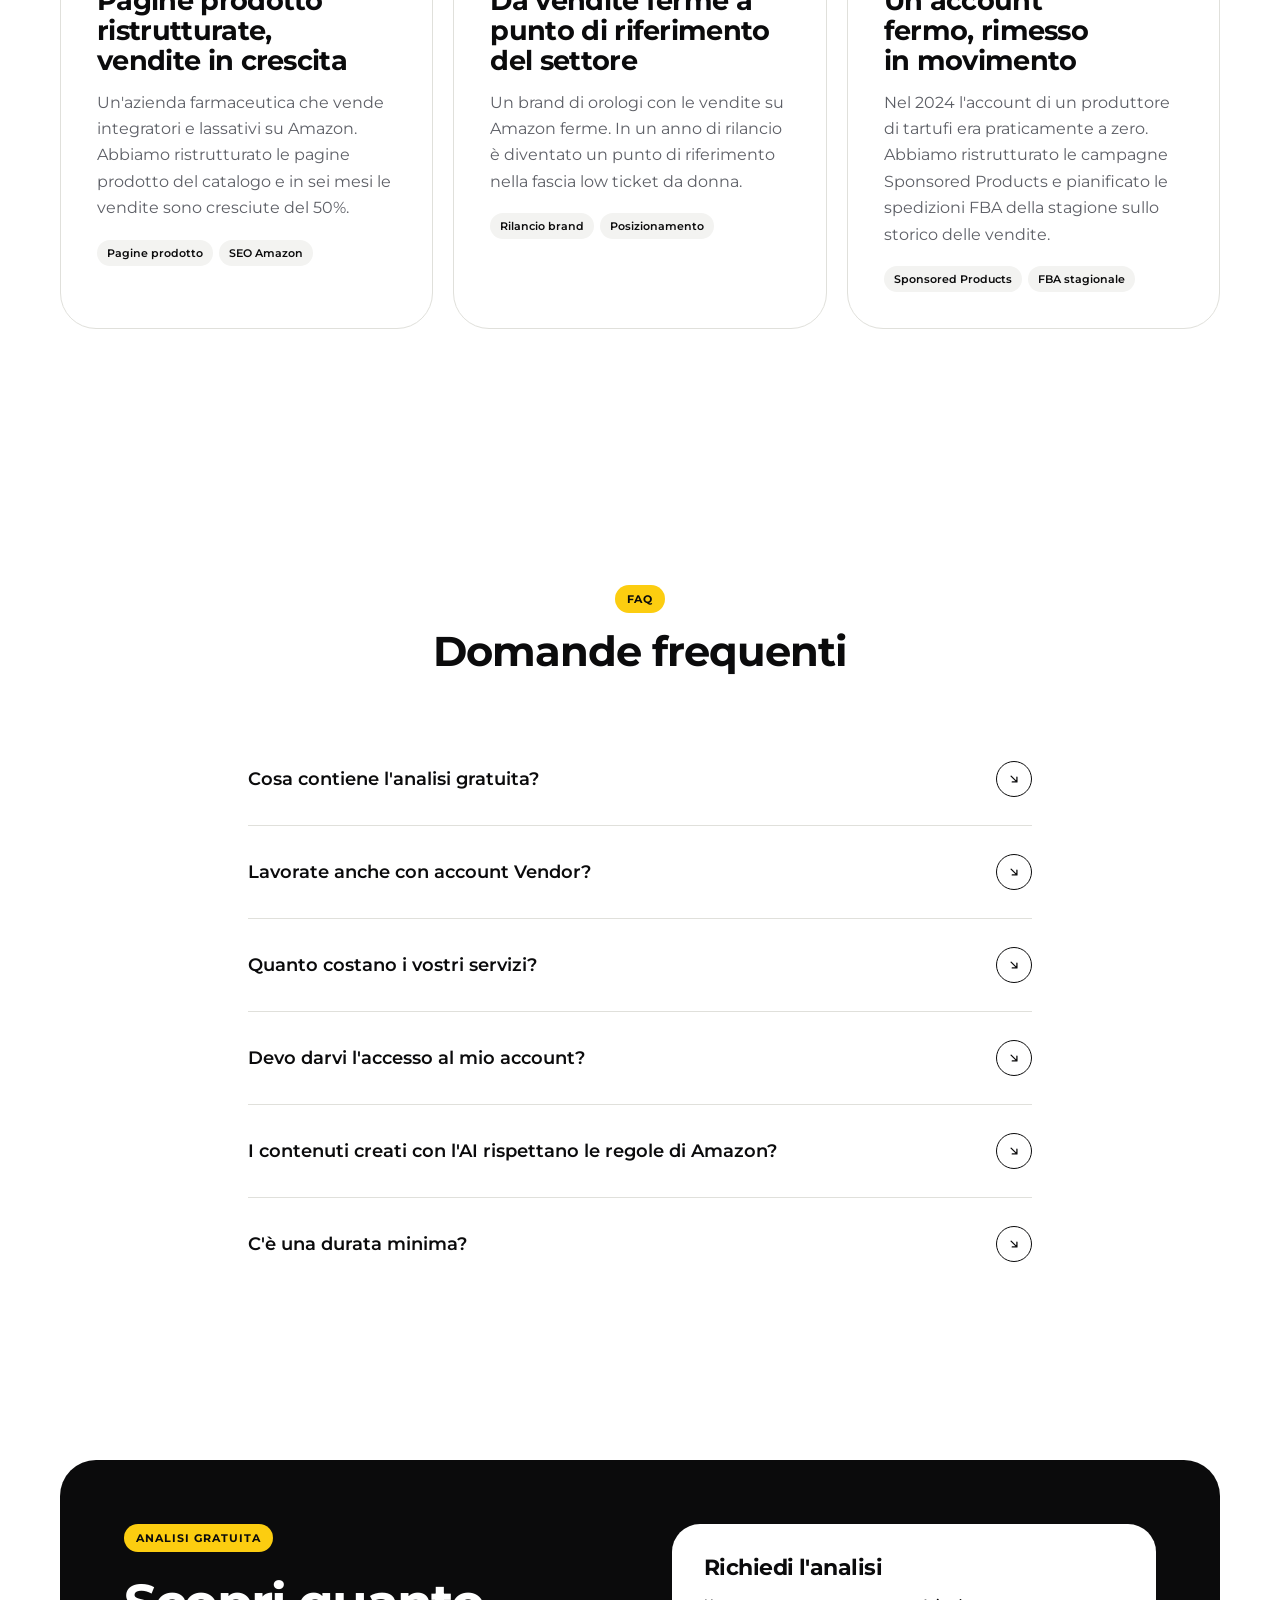
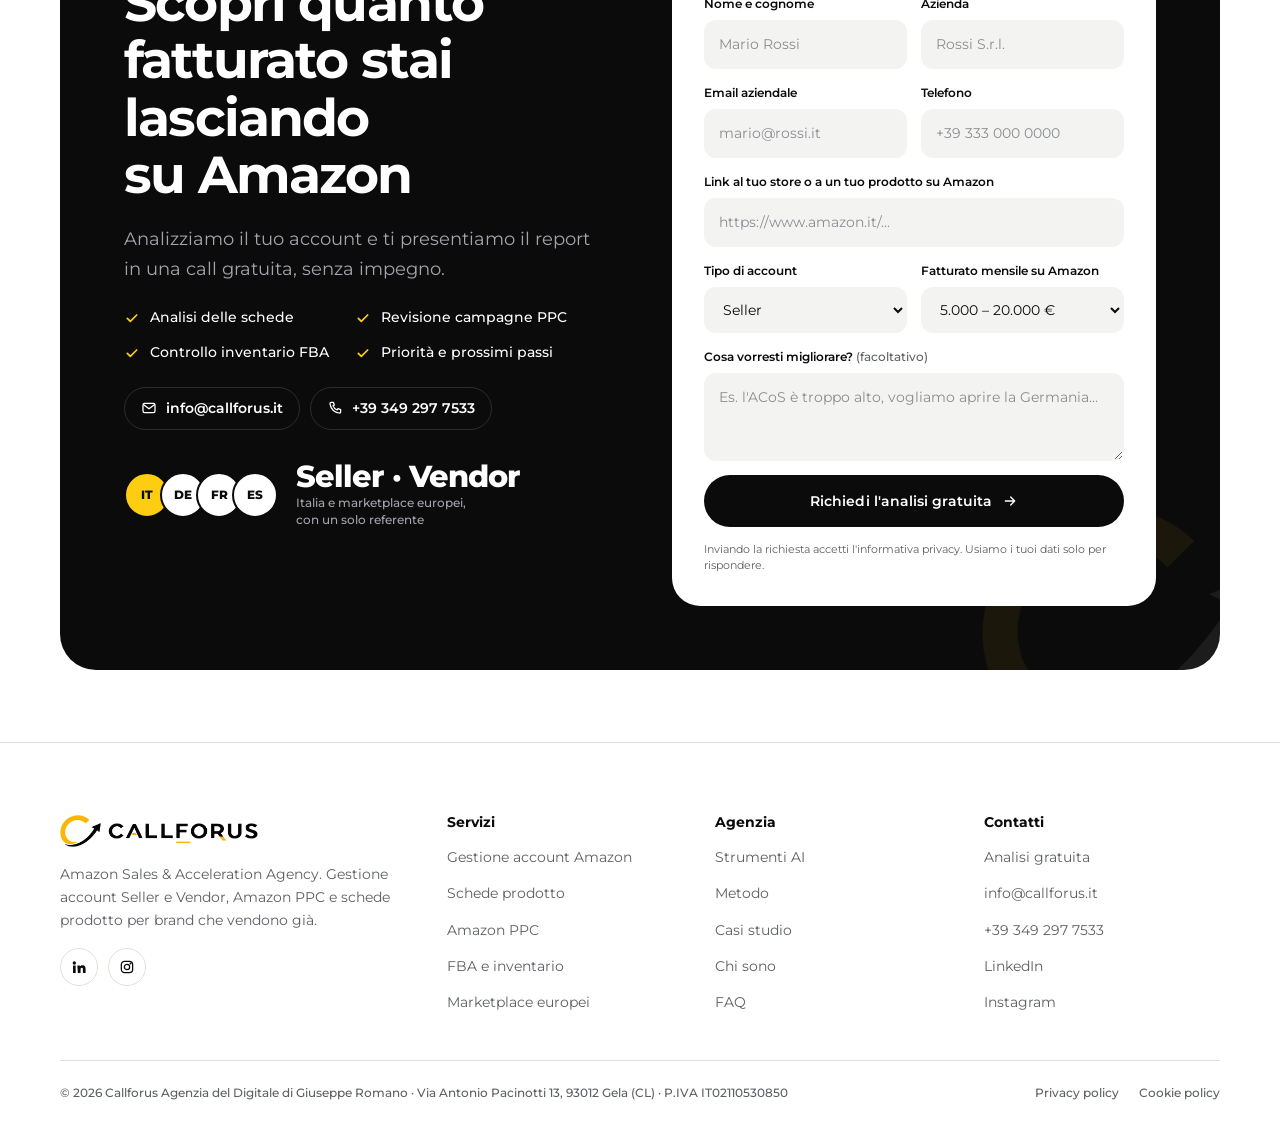
==== commit 8606b552: "Dati societari nel footer e "più di 7 anni" in Chi sono - Footer: Callforus Agenzia del Digitale di " ====
--- a/index.html
+++ b/index.html
@@ -444,7 +444,7 @@
       <div class="about-copy">
         <span class="pill">Chi sono</span>
         <h2 id="about-title">Giuseppe Romano, consulente Amazon specializzato in brand awareness</h2>
-        <p>Sono un <strong>Amazon Account Manager</strong> e fondatore di Callforus. Come consulente Amazon sono specializzato nella <strong>brand awareness</strong>: aiuto le aziende italiane che vendono già sul marketplace a dare valore al proprio brand, perché oggi è il brand a fare la differenza nelle vendite su Amazon.</p>
+        <p>Sono un <strong>Amazon Account Manager da più di 7 anni</strong> e fondatore di Callforus. Come consulente Amazon sono specializzato nella <strong>brand awareness</strong>: aiuto le aziende italiane che vendono già sul marketplace a dare valore al proprio brand, perché oggi è il brand a fare la differenza nelle vendite su Amazon.</p>
         <div class="focus">
           <span class="k">Perché il brand conta su Amazon</span>
           <p>Su Amazon chi compra sceglie in pochi secondi tra decine di prodotti simili. Un brand riconoscibile e credibile converte di più, regge meglio la concorrenza sul prezzo e porta clienti che tornano a comprare.</p>
@@ -609,7 +609,7 @@
       </div>
     </div>
     <div class="legal">
-      <span>© 2026 Callforus · P.IVA [da inserire]</span>
+      <span>© 2026 Callforus Agenzia del Digitale di Giuseppe Romano · Via Antonio Pacinotti 13, 93012 Gela (CL) · P.IVA IT02110530850</span>
       <nav aria-label="Note legali"><a href="#">Privacy policy</a><a href="#">Cookie policy</a></nav>
     </div>
   </div>
@@ -619,7 +619,7 @@
 {
   "@context":"https://schema.org",
   "@graph":[
-    {"@type":"ProfessionalService","@id":"https://callforus.it/#org","name":"Callforus","url":"https://callforus.it/","email":"info@callforus.it","telephone":"+39 349 297 7533","sameAs":["https://www.linkedin.com/company/callforus/"],"logo":"https://callforus.it/assets/img/logo-completo.png","image":"https://callforus.it/assets/img/og-image.jpg","slogan":"Amazon Sales & Acceleration Agency","founder":{"@type":"Person","name":"Giuseppe Romano","jobTitle":"Amazon Account Manager","image":"https://callforus.it/assets/img/giuseppe-romano.jpg","sameAs":["https://www.instagram.com/e__giuseppe/"]},"description":"Agenzia Amazon per brand che vendono già: gestione account Seller e Vendor, schede prodotto, Amazon PPC, FBA ed espansione sui marketplace europei.","areaServed":"IT","knowsAbout":["Brand awareness su Amazon","Amazon Brand Registry","Amazon Seller Central","Amazon Vendor Central","Amazon PPC","Amazon FBA","SEO Amazon","A+ Content"],
+    {"@type":"ProfessionalService","@id":"https://callforus.it/#org","name":"Callforus","legalName":"Callforus Agenzia del Digitale di Giuseppe Romano","vatID":"IT02110530850","address":{"@type":"PostalAddress","streetAddress":"Via Antonio Pacinotti 13","postalCode":"93012","addressLocality":"Gela","addressRegion":"CL","addressCountry":"IT"},"url":"https://callforus.it/","email":"info@callforus.it","telephone":"+39 349 297 7533","sameAs":["https://www.linkedin.com/company/callforus/"],"logo":"https://callforus.it/assets/img/logo-completo.png","image":"https://callforus.it/assets/img/og-image.jpg","slogan":"Amazon Sales & Acceleration Agency","founder":{"@type":"Person","name":"Giuseppe Romano","jobTitle":"Amazon Account Manager","description":"Amazon Account Manager da più di 7 anni, specializzato in brand awareness su Amazon","image":"https://callforus.it/assets/img/giuseppe-romano.jpg","sameAs":["https://www.instagram.com/e__giuseppe/"]},"description":"Agenzia Amazon per brand che vendono già: gestione account Seller e Vendor, schede prodotto, Amazon PPC, FBA ed espansione sui marketplace europei.","areaServed":"IT","knowsAbout":["Brand awareness su Amazon","Amazon Brand Registry","Amazon Seller Central","Amazon Vendor Central","Amazon PPC","Amazon FBA","SEO Amazon","A+ Content"],
      "hasOfferCatalog":{"@type":"OfferCatalog","name":"Servizi Amazon","itemListElement":[
        {"@type":"Offer","itemOffered":{"@type":"Service","name":"Gestione account Amazon Seller e Vendor"}},
        {"@type":"Offer","itemOffered":{"@type":"Service","name":"Ottimizzazione schede prodotto Amazon"}},
--- a/assets/css/style.css
+++ b/assets/css/style.css
@@ -305,7 +305,8 @@
 .foot ul{list-style:none;margin:0;padding:0;display:grid;gap:10px}
 .foot ul a,.foot ul span{font-size:var(--t-sm);color:var(--muted);text-decoration:none}
 .foot ul a:hover{color:var(--ink)}
-.legal{margin-top:44px;padding-top:22px;border-top:1px solid var(--line);display:flex;flex-wrap:wrap;justify-content:space-between;gap:10px 24px;font-size:.6875rem;font-weight:600;letter-spacing:.06em;text-transform:uppercase;color:var(--muted)}
+.legal{margin-top:44px;padding-top:22px;border-top:1px solid var(--line);display:flex;flex-wrap:wrap;justify-content:space-between;gap:10px 24px;font-size:.75rem;font-weight:500;color:var(--muted);line-height:1.6}
+.legal > span{max-width:52rem}
 .legal nav{display:flex;flex-wrap:wrap;gap:8px 20px}
 .legal a{text-decoration:none}
 .legal a:hover{color:var(--ink)}
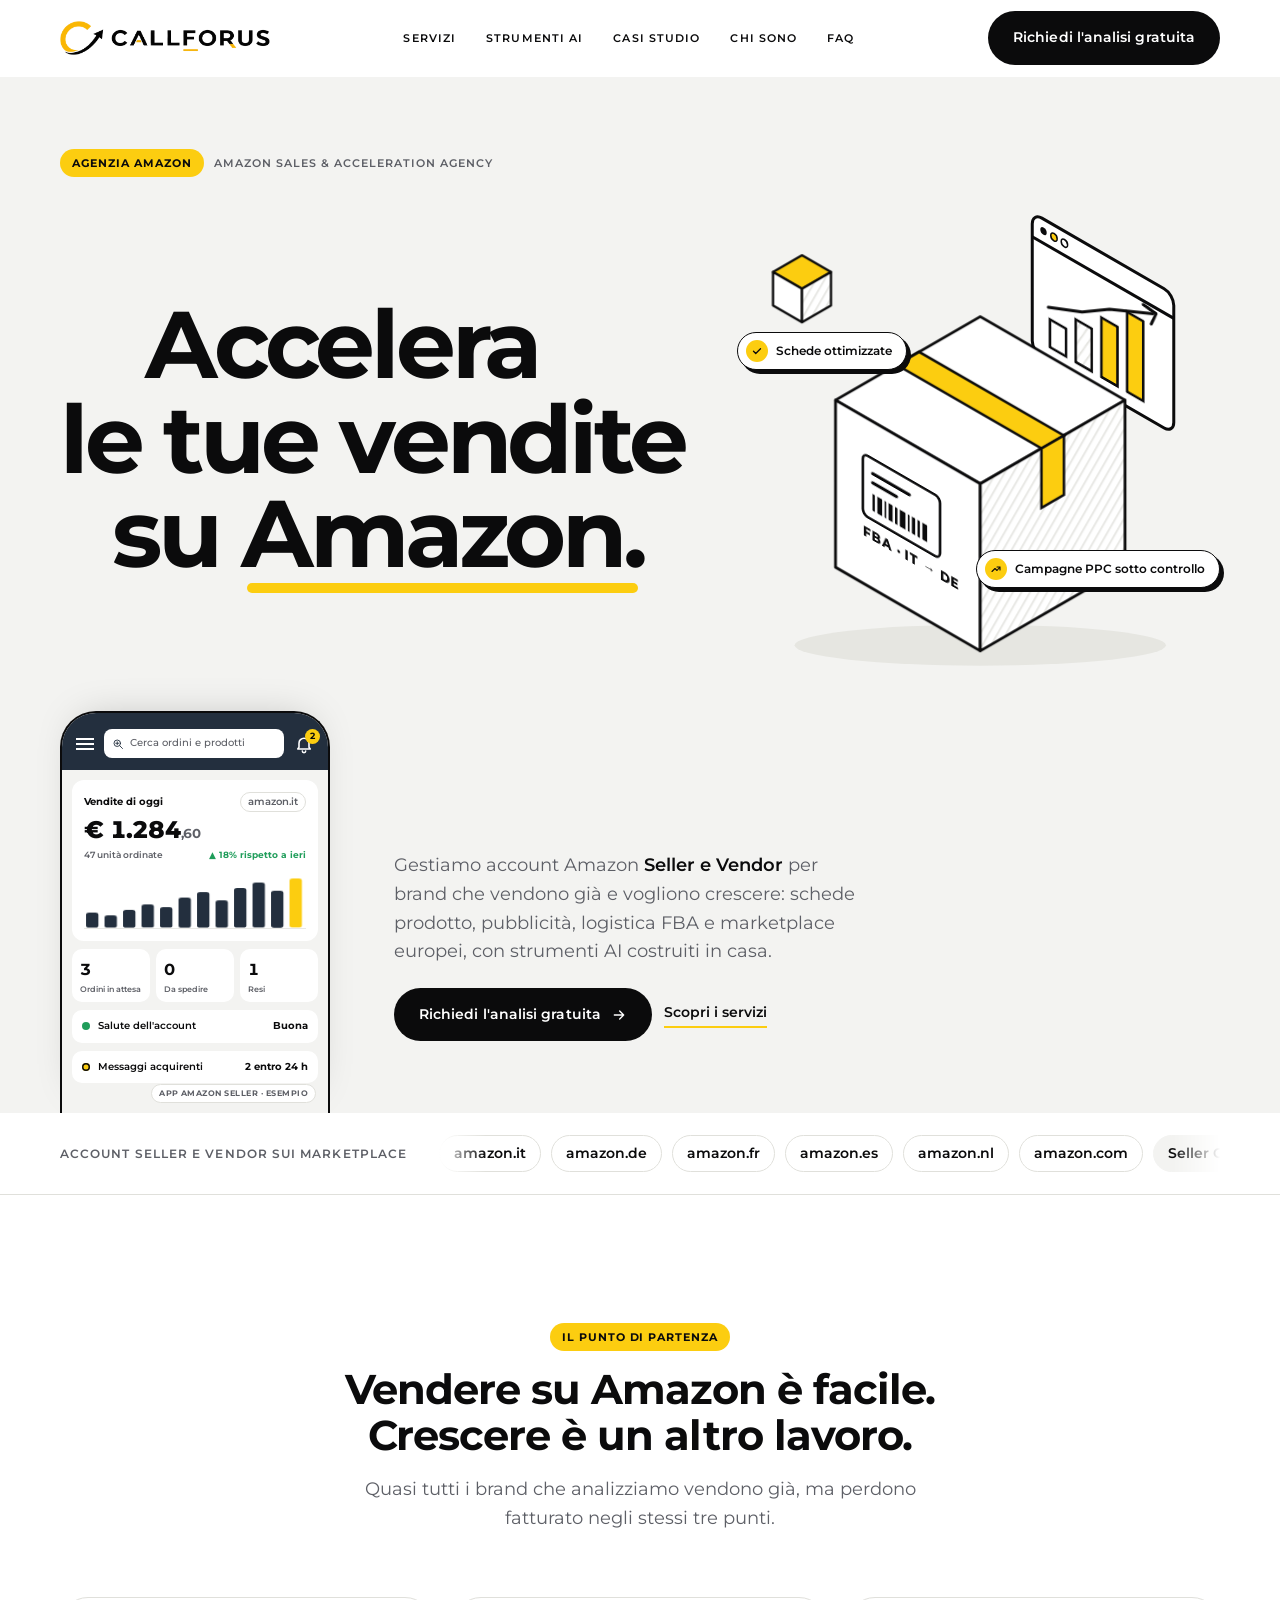
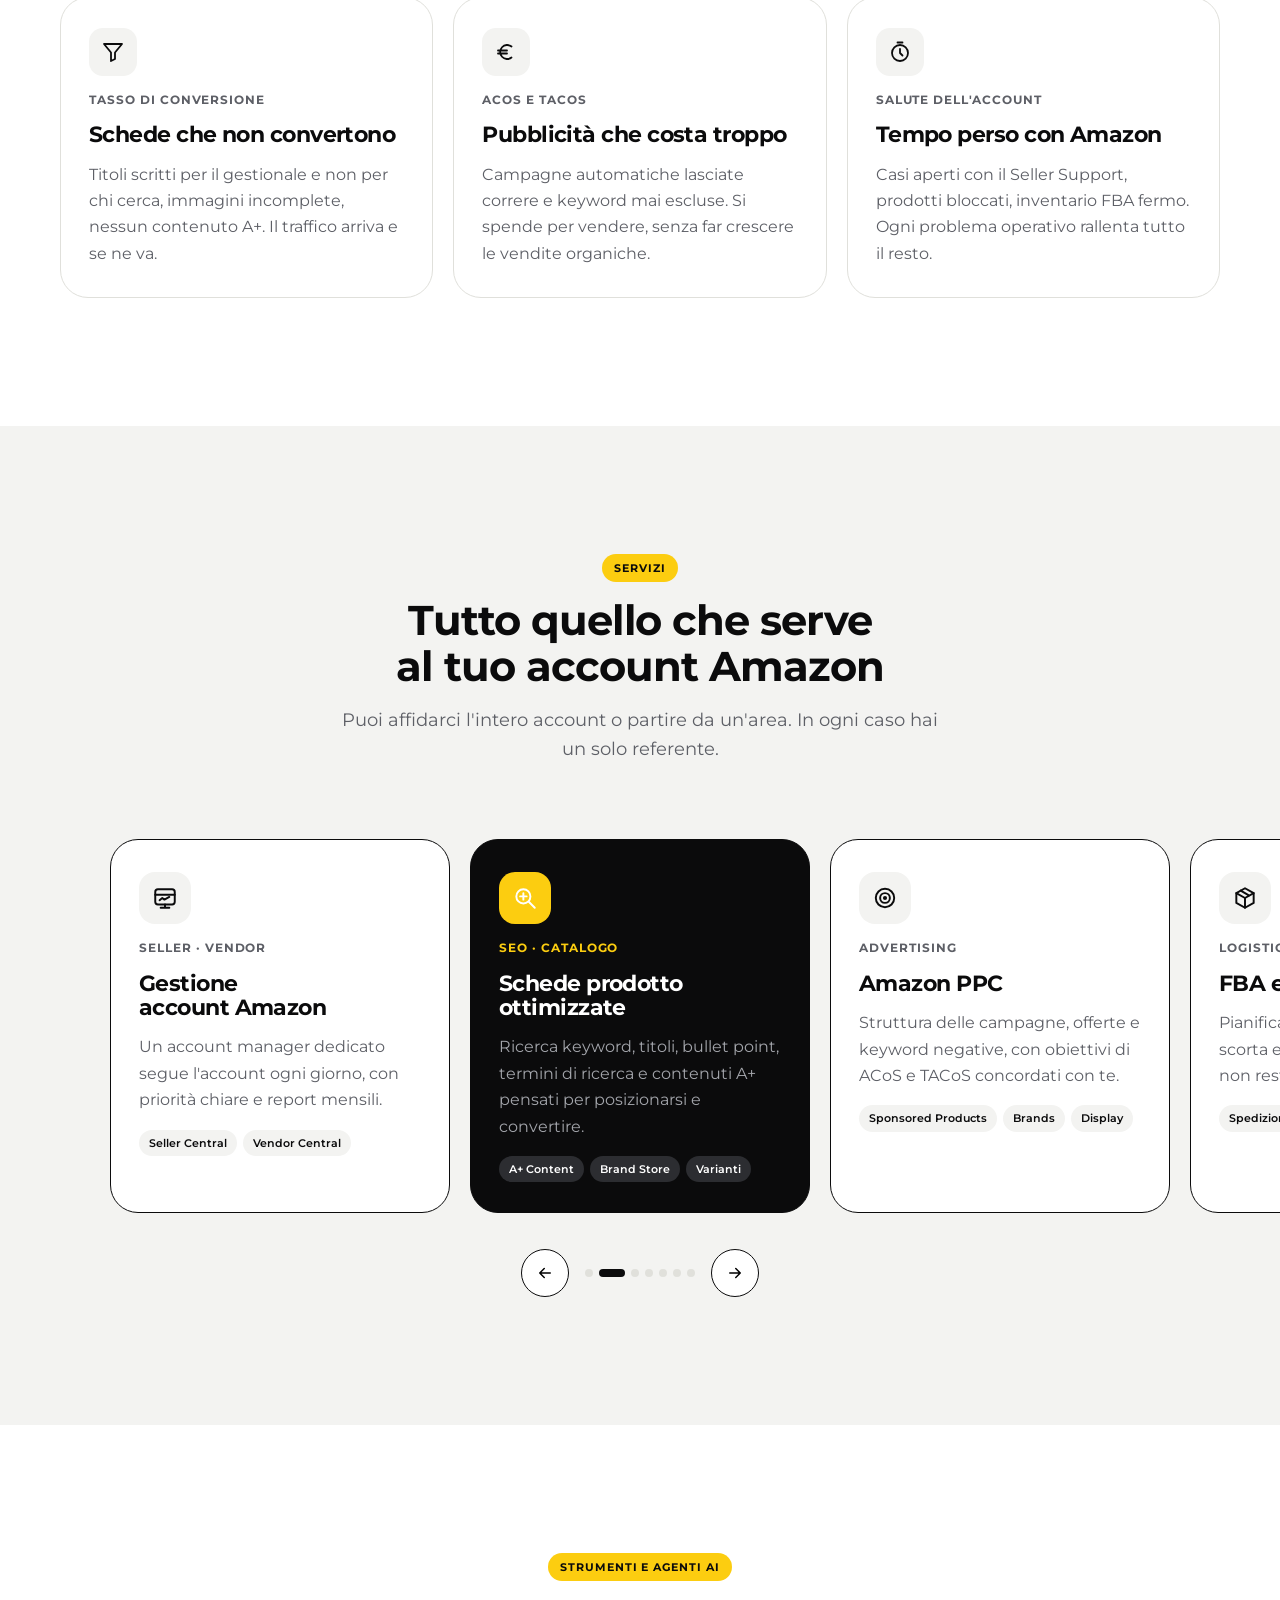
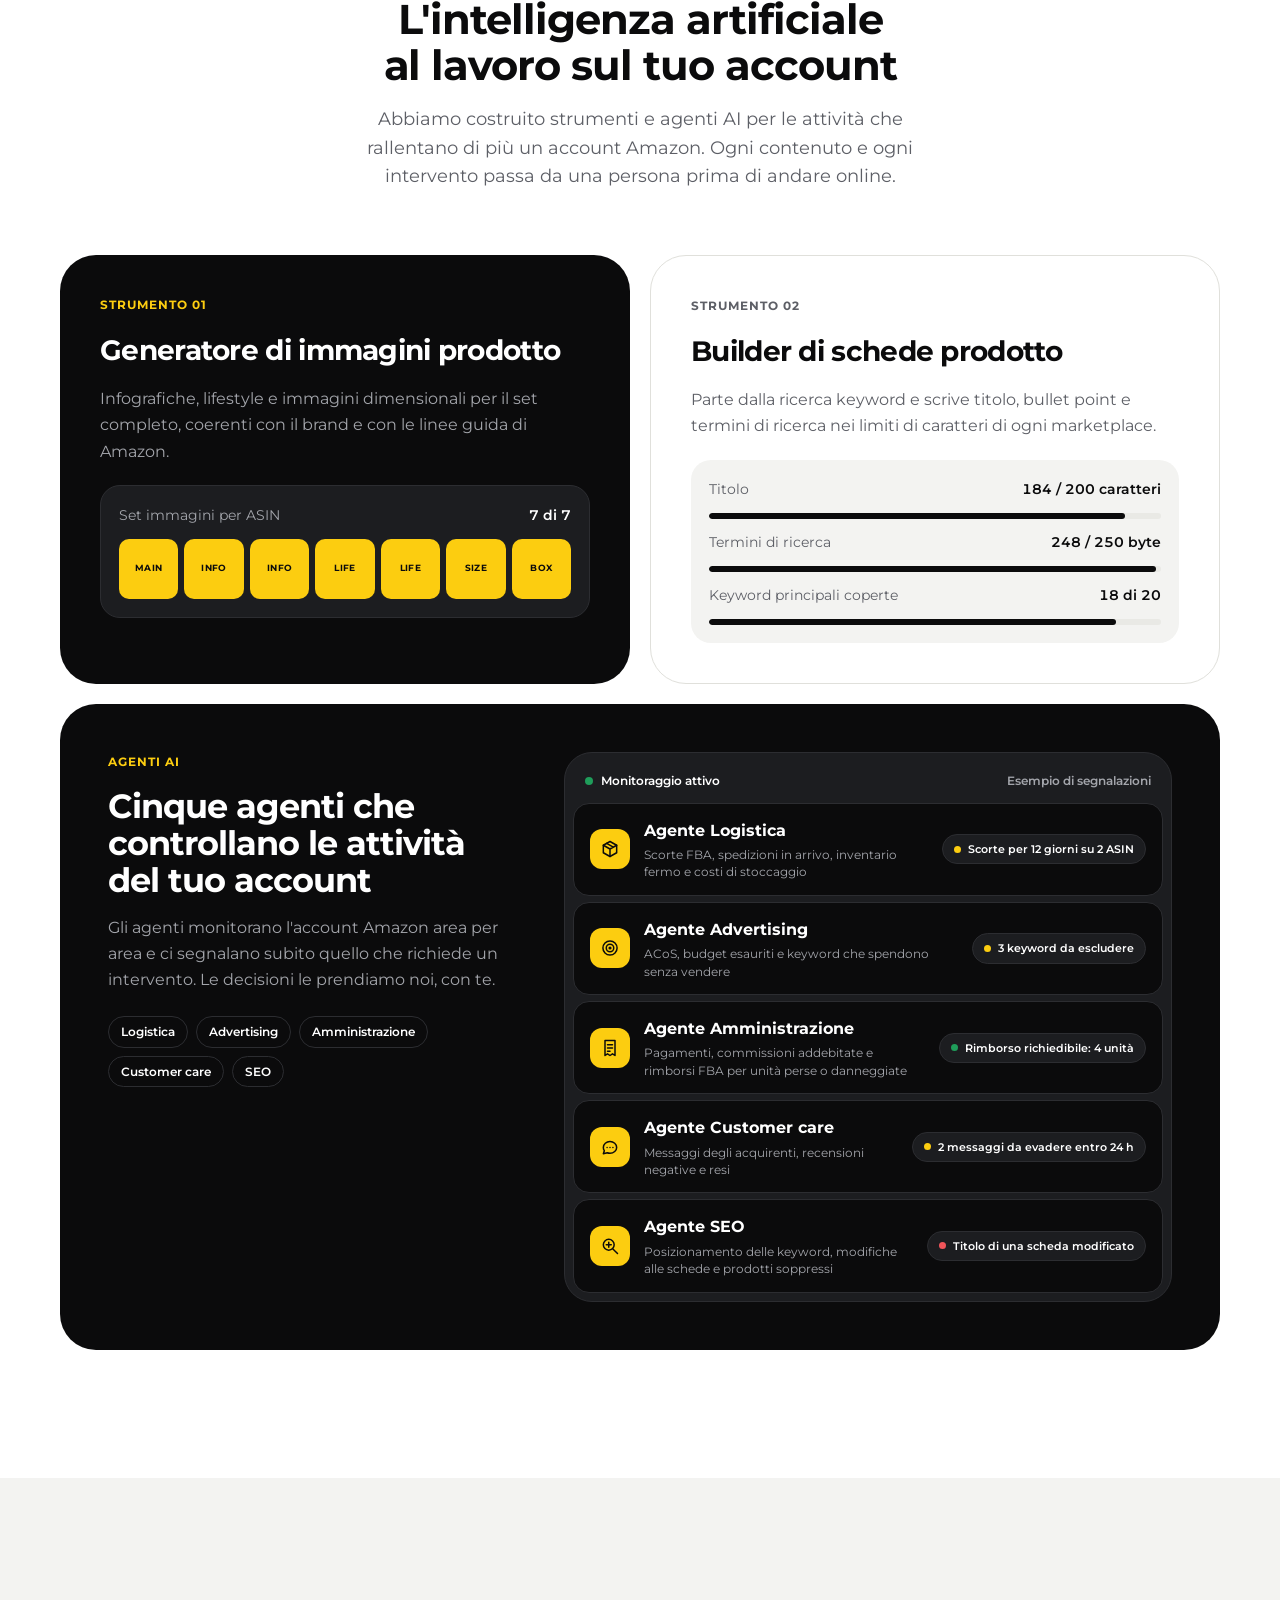
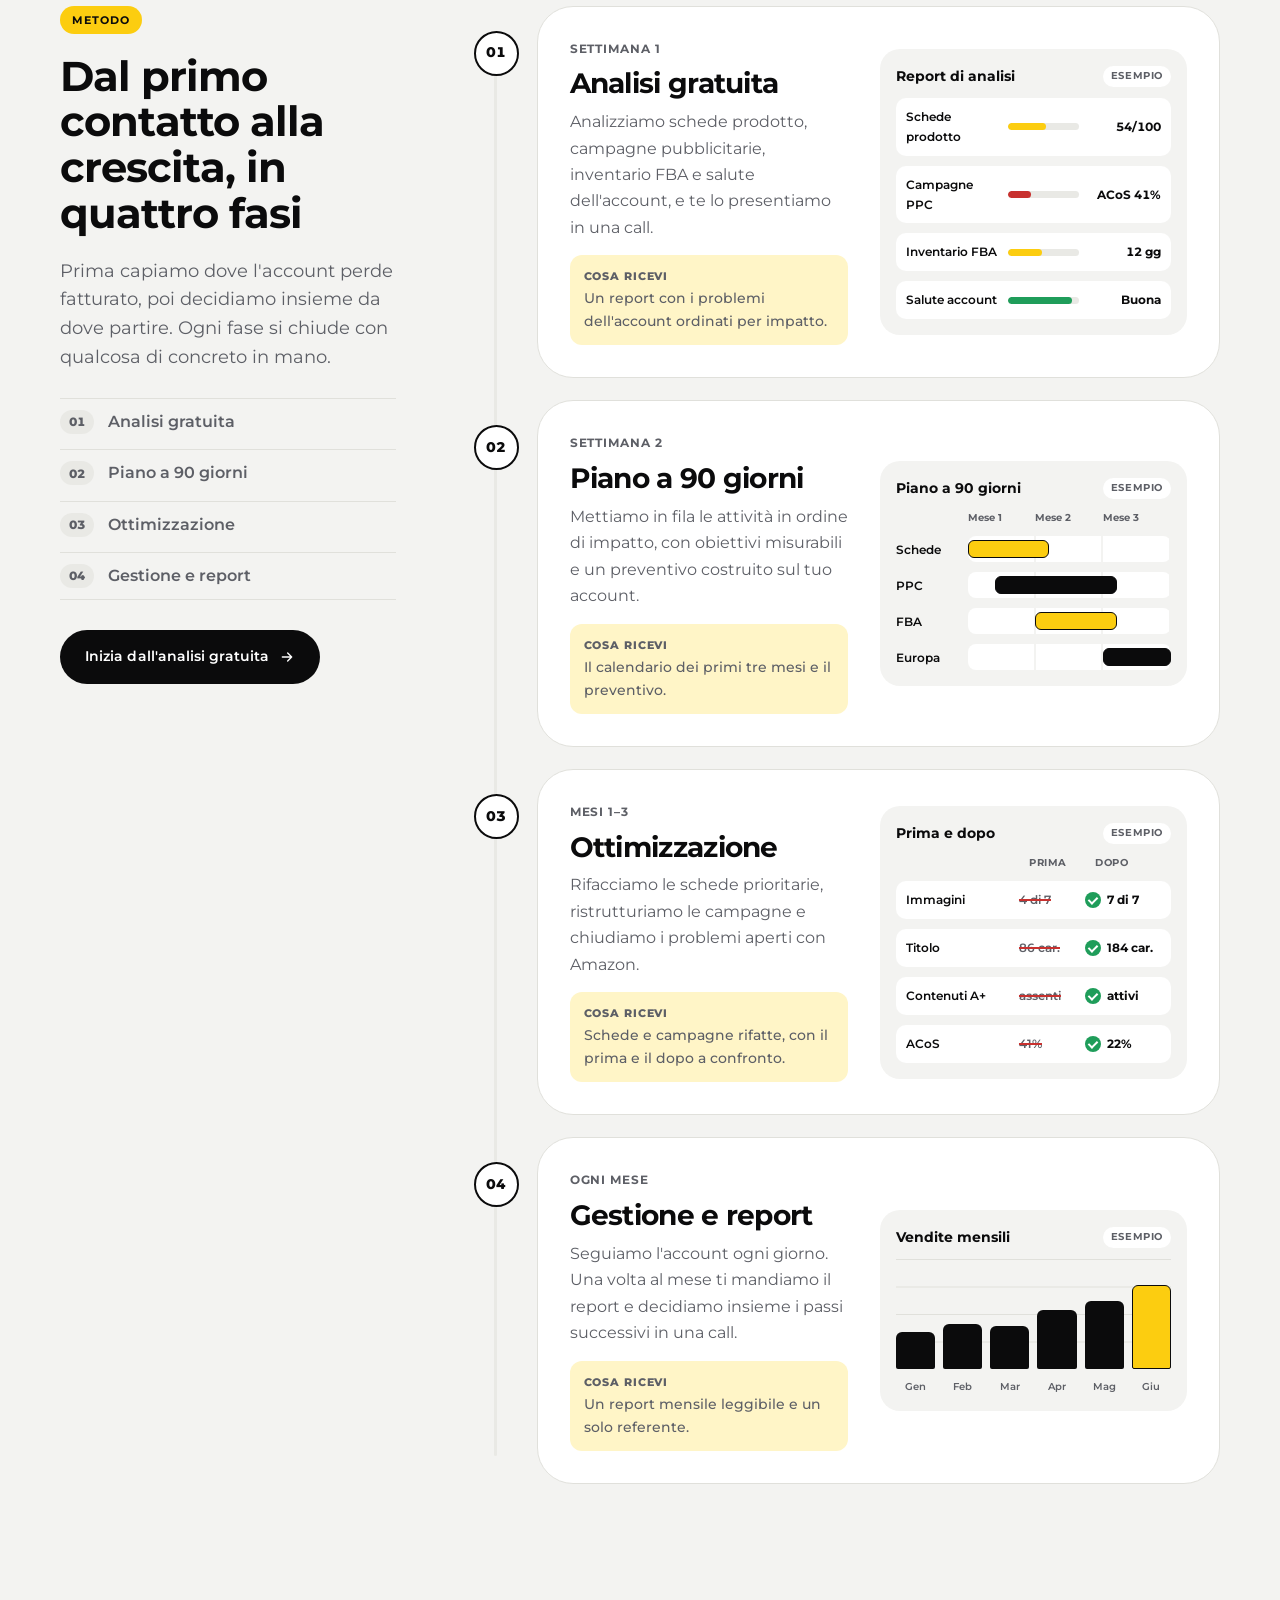
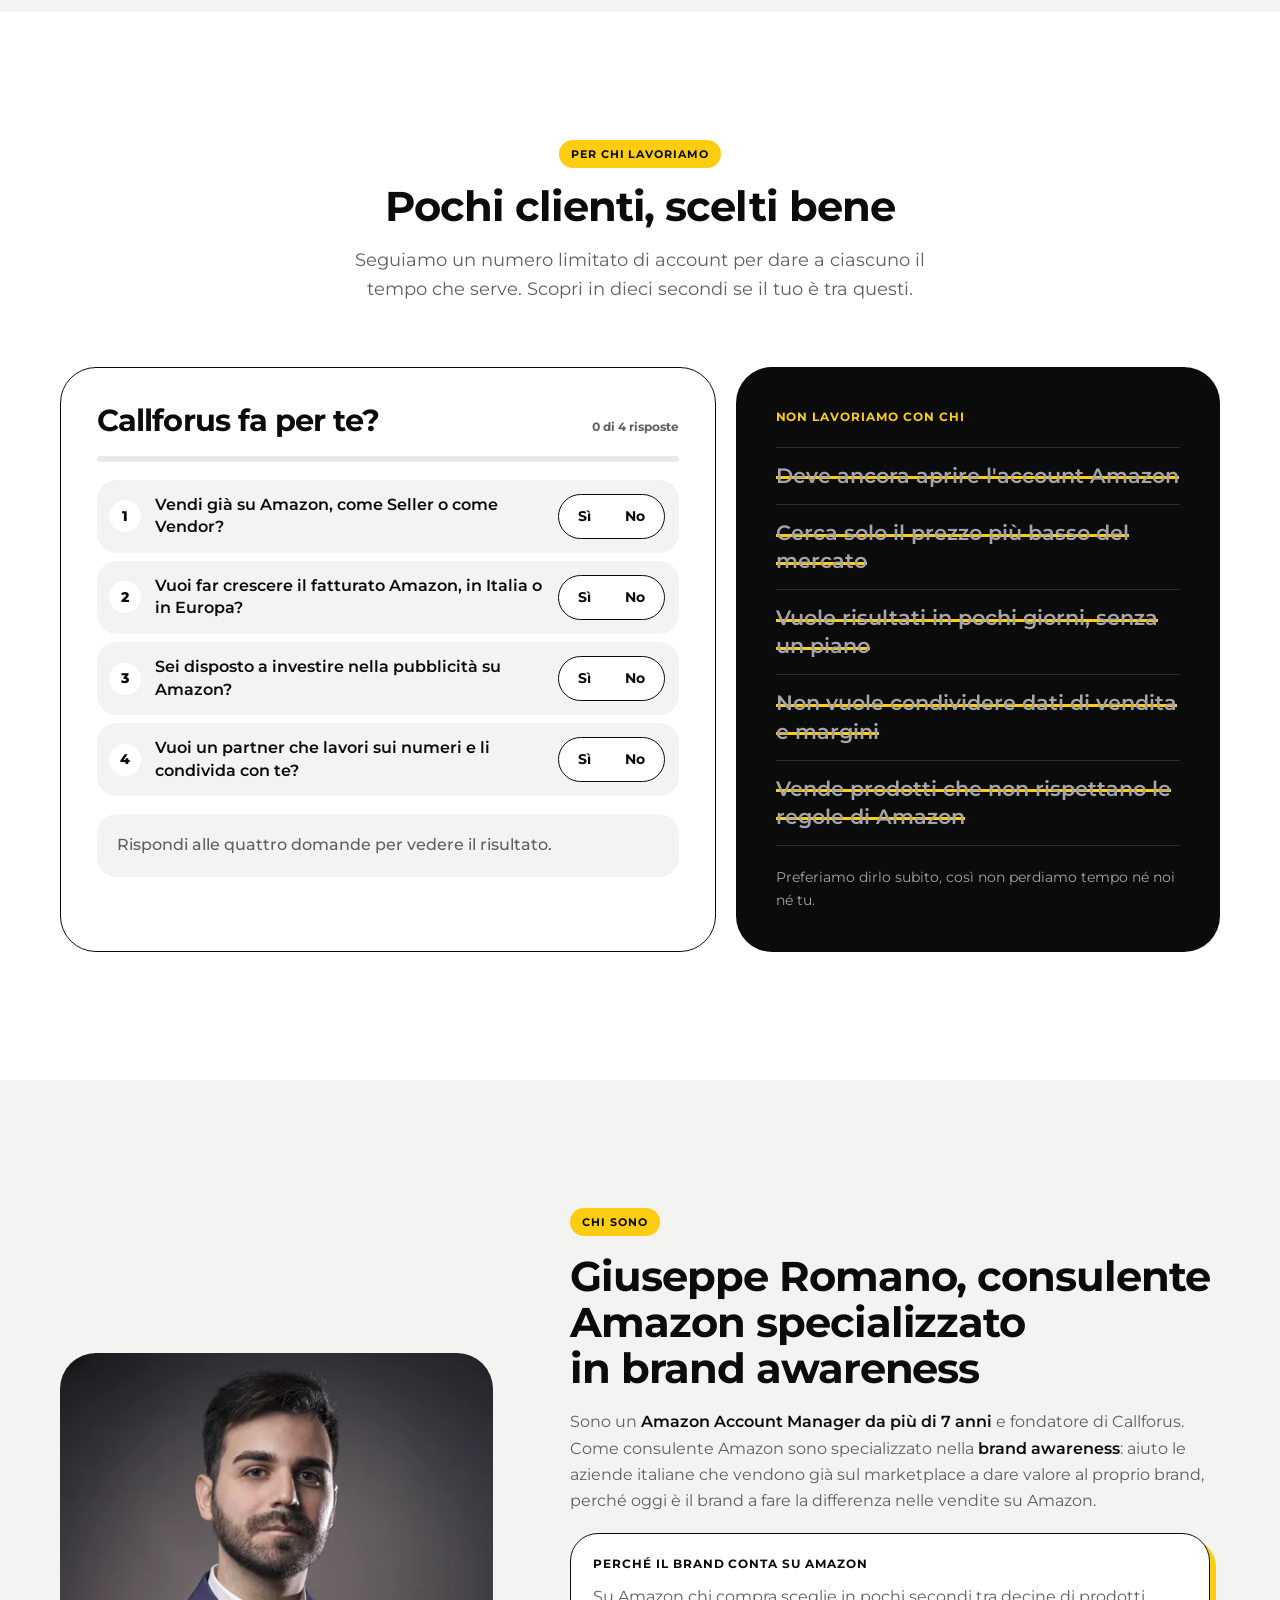
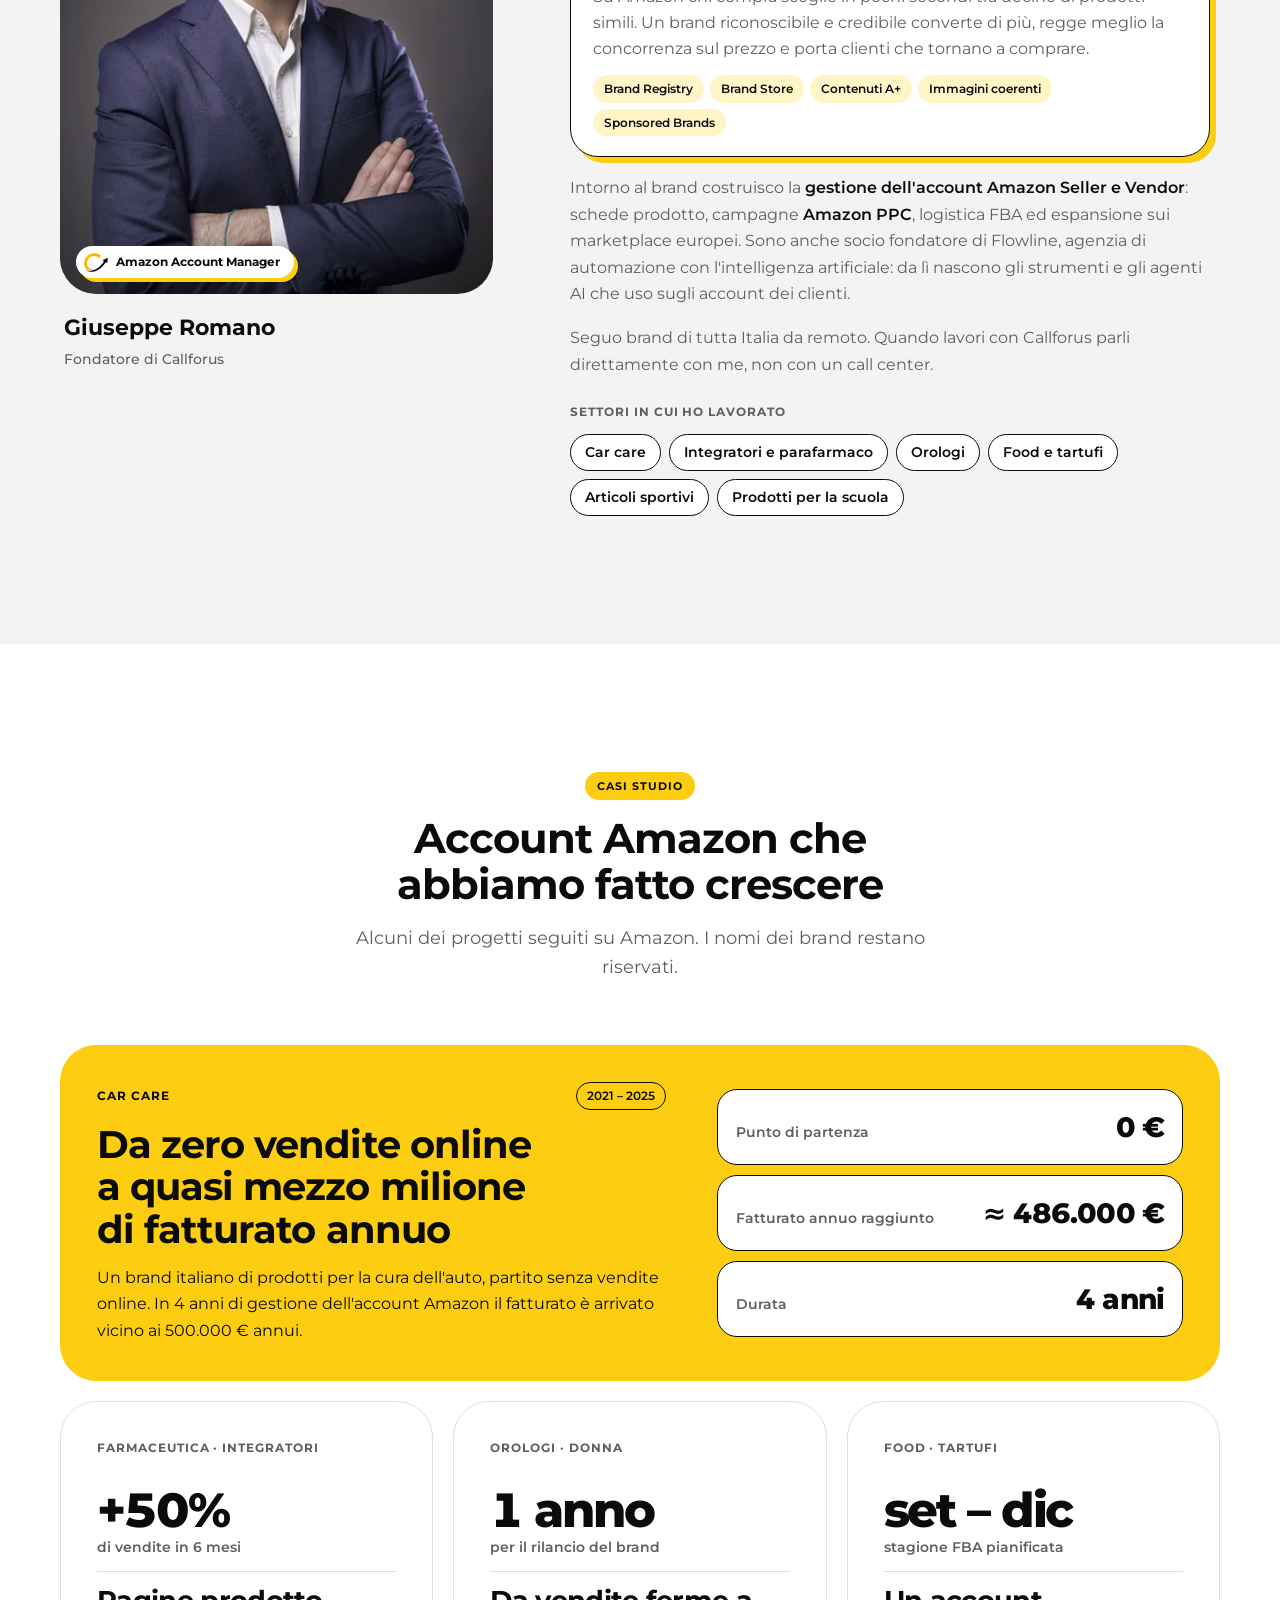
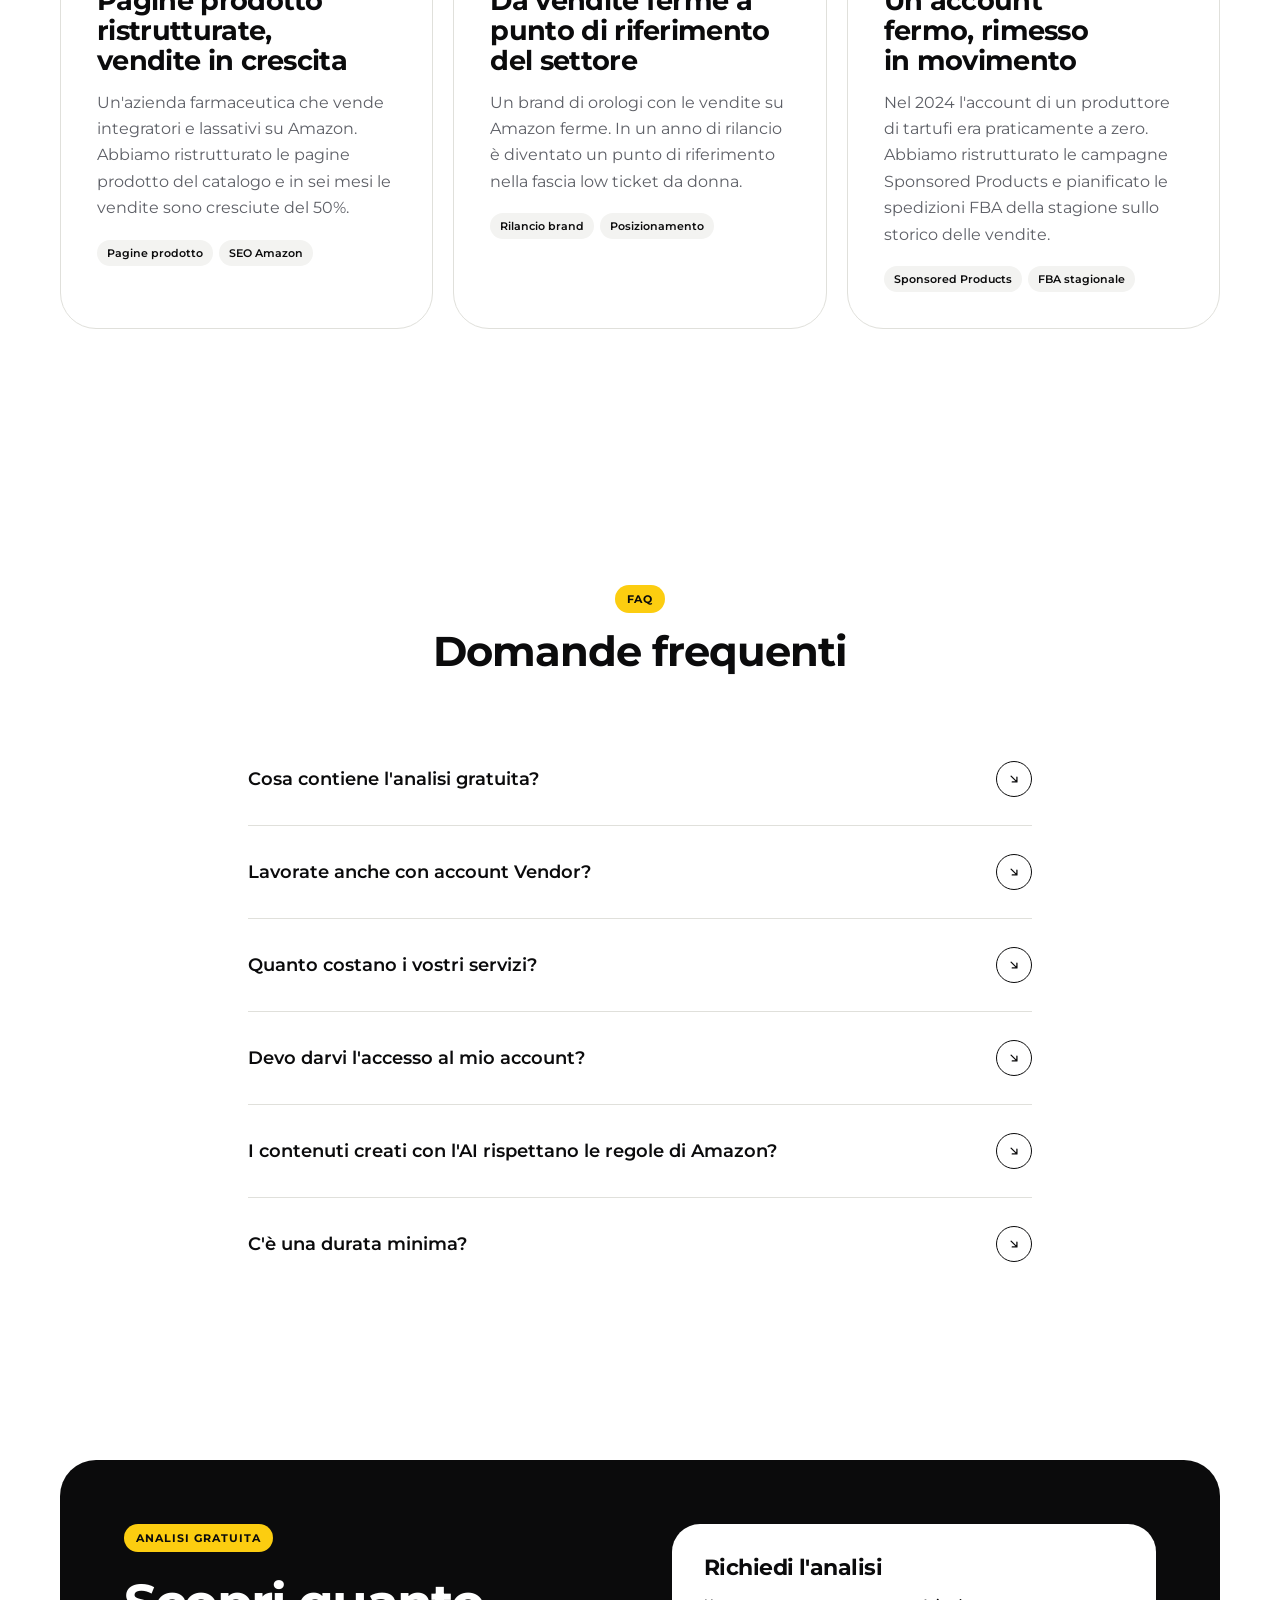
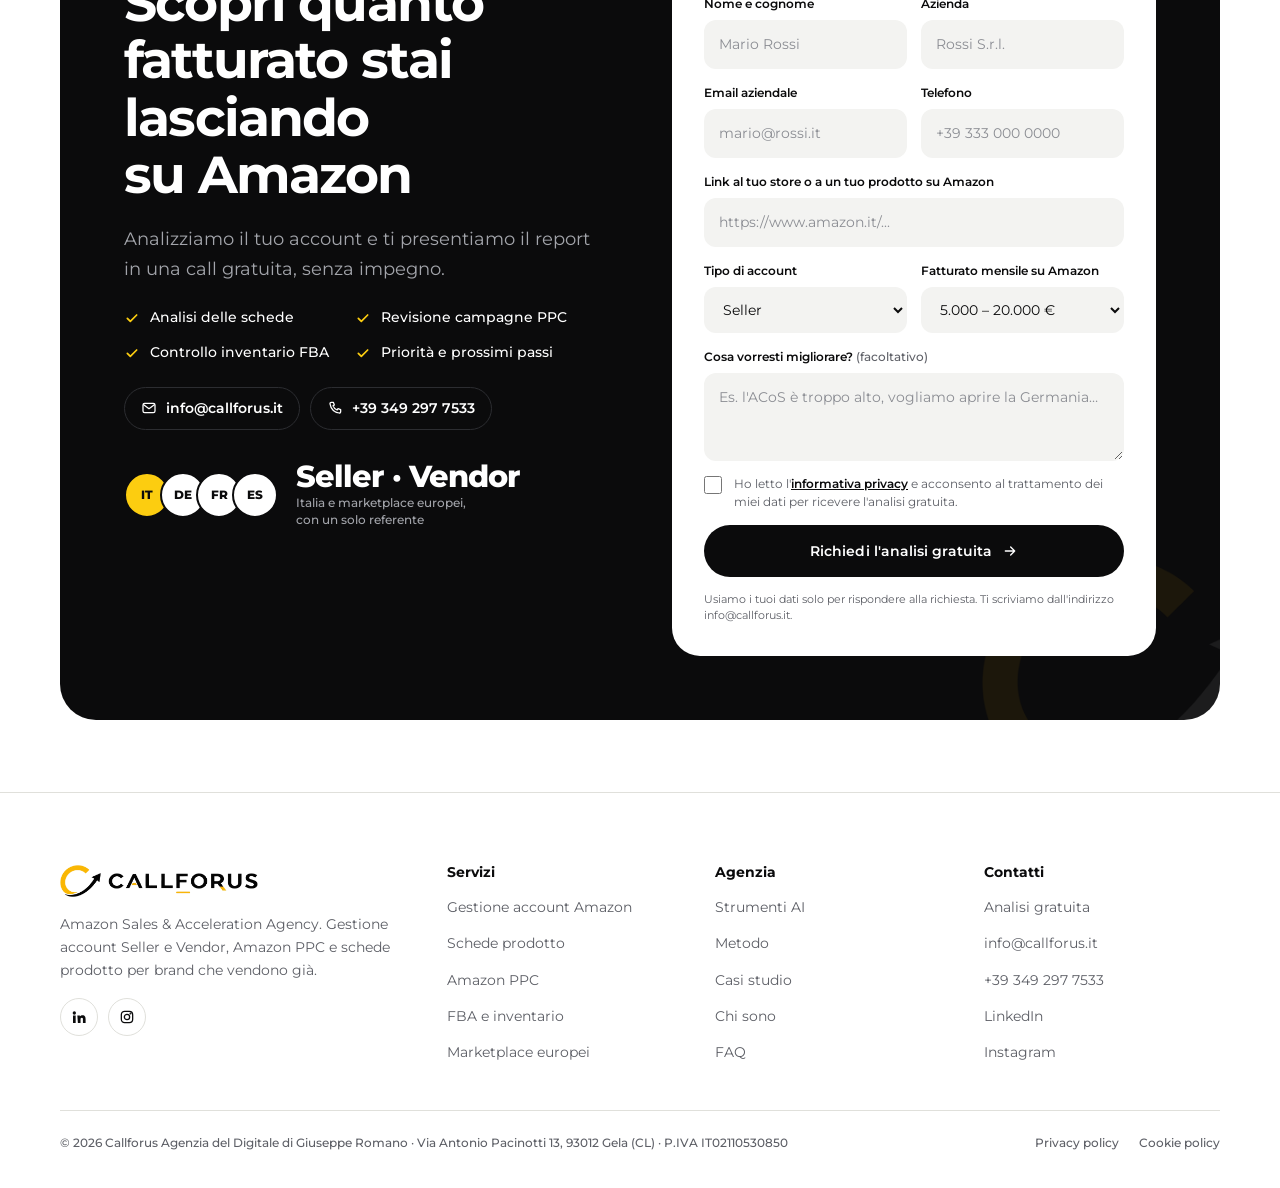
==== commit 987578b2: "Modulo collegato all'email, privacy e cookie policy, sito indicizzabile - Modulo Analisi gratuita: i" ====
--- a/index.html
+++ b/index.html
@@ -5,8 +5,7 @@
 <meta name="viewport" content="width=device-width, initial-scale=1, viewport-fit=cover">
 <title>Agenzia Amazon per brand che vendono già | Callforus</title>
 <meta name="description" content="Callforus è l'agenzia Amazon per brand che vendono già: gestione account Seller e Vendor, schede prodotto, Amazon PPC e FBA, con strumenti AI proprietari. Richiedi l'analisi gratuita.">
-<!-- ANTEPRIMA: rimuovere la riga seguente prima della pubblicazione su callforus.it -->
-<meta name="robots" content="noindex, nofollow">
+<meta name="robots" content="index, follow, max-image-preview:large">
 <link rel="canonical" href="https://callforus.it/">
 <meta property="og:type" content="website">
 <meta property="og:locale" content="it_IT">
@@ -552,7 +551,7 @@
           </div>
         </div>
 
-        <form class="form" id="analisi-form" novalidate aria-labelledby="form-title">
+        <form class="form" id="analisi-form" action="https://formsubmit.co/callforusit@gmail.com" method="POST" novalidate aria-labelledby="form-title">
           <div id="form-body" style="display:grid;gap:14px">
             <h3 id="form-title">Richiedi l'analisi</h3>
             <div class="row2">
@@ -569,14 +568,16 @@
               <div class="field"><label for="f-fatt">Fatturato mensile su Amazon</label><select id="f-fatt" name="fatturato"><option>Meno di 5.000 €</option><option selected>5.000 – 20.000 €</option><option>20.000 – 50.000 €</option><option>50.000 – 150.000 €</option><option>Oltre 150.000 €</option></select></div>
             </div>
             <div class="field"><label for="f-msg">Cosa vorresti migliorare? <span style="color:var(--muted);font-weight:500">(facoltativo)</span></label><textarea id="f-msg" name="messaggio" placeholder="Es. l'ACoS è troppo alto, vogliamo aprire la Germania…"></textarea></div>
-            <p class="form-err" id="form-err" role="alert" hidden>Controlla i campi evidenziati: servono nome, azienda, un'email valida e il link al tuo store.</p>
-            <button class="btn btn--ink" type="submit">Richiedi l'analisi gratuita <svg aria-hidden="true"><use href="#i-arrow"/></svg></button>
-            <p class="fine">Inviando la richiesta accetti l'informativa privacy. Usiamo i tuoi dati solo per rispondere.</p>
+            <div class="hp" aria-hidden="true"><label for="f-hp">Lascia vuoto questo campo</label><input id="f-hp" name="_honey" type="text" tabindex="-1" autocomplete="off"></div>
+            <label class="check" for="f-privacy"><input id="f-privacy" name="privacy" type="checkbox" value="accettata" required><span>Ho letto l'<a href="privacy-policy.html" target="_blank" rel="noopener">informativa privacy</a> e acconsento al trattamento dei miei dati per ricevere l'analisi gratuita.</span></label>
+            <p class="form-err" id="form-err" role="alert" hidden>Controlla i campi evidenziati: servono nome, azienda, un'email valida, il link al tuo store e la conferma dell'informativa privacy.</p>
+            <button class="btn btn--ink" type="submit" id="f-submit"><span class="btn-label">Richiedi l'analisi gratuita</span> <svg aria-hidden="true"><use href="#i-arrow"/></svg></button>
+            <p class="fine">Usiamo i tuoi dati solo per rispondere alla richiesta. Ti scriviamo dall'indirizzo info@callforus.it.</p>
           </div>
           <div class="done" id="form-done" hidden>
             <i><svg aria-hidden="true"><use href="#i-check"/></svg></i>
-            <strong>Richiesta pronta</strong>
-            <p>Questa è un'anteprima: il modulo non invia ancora dati e verrà collegato alla casella di Callforus quando il sito andrà online.</p>
+            <strong>Richiesta inviata</strong>
+            <p>Grazie <span id="done-name"></span>. Abbiamo ricevuto la tua richiesta di analisi e ti ricontatteremo all'indirizzo <b id="done-email"></b>. Ti abbiamo mandato anche una mail di conferma.</p>
           </div>
         </form>
       </div>
@@ -610,7 +611,7 @@
     </div>
     <div class="legal">
       <span>© 2026 Callforus Agenzia del Digitale di Giuseppe Romano · Via Antonio Pacinotti 13, 93012 Gela (CL) · P.IVA IT02110530850</span>
-      <nav aria-label="Note legali"><a href="#">Privacy policy</a><a href="#">Cookie policy</a></nav>
+      <nav aria-label="Note legali"><a href="privacy-policy.html">Privacy policy</a><a href="cookie-policy.html">Cookie policy</a></nav>
     </div>
   </div>
 </footer>
--- a/assets/css/style.css
+++ b/assets/css/style.css
@@ -282,6 +282,12 @@
 .field input:focus,.field select:focus,.field textarea:focus{outline:none;border-color:var(--ink);background:var(--white)}
 .field input[aria-invalid="true"]{border-color:#C8312F;background:#FFF5F5}
 .form-err{font-size:var(--t-xs);color:#C8312F;font-weight:600}
+.hp{position:absolute;left:-9999px;width:1px;height:1px;overflow:hidden}
+.check{display:grid;grid-template-columns:20px minmax(0,1fr);gap:10px;align-items:start;font-size:var(--t-xs);line-height:1.5;color:var(--muted);cursor:pointer}
+.check input{width:18px;height:18px;margin:1px 0 0;accent-color:var(--ink);cursor:pointer}
+.check a{color:var(--ink);font-weight:600}
+.check.is-invalid span{color:#C8312F}
+.form .btn:disabled{opacity:.6;cursor:progress;transform:none}
 .form .btn{width:100%;padding-block:16px}
 .fine{font-size:.6875rem;color:var(--muted);line-height:1.5}
 .done{display:grid;gap:10px;justify-items:start;padding:12px 0}
@@ -647,3 +653,39 @@
   .marquee .markets{flex-wrap:wrap}
   .marquee .markets[aria-hidden="true"]{display:none}
 }
+
+/* ============================================================
+   PAGINE LEGALI (privacy e cookie policy)
+   ============================================================ */
+.legal-main{background:var(--soft);padding-block:clamp(40px,6vw,80px)}
+.legal-wrap{display:grid;grid-template-columns:minmax(0,260px) minmax(0,1fr);gap:clamp(28px,5vw,64px);align-items:start}
+@media (max-width:900px){.legal-wrap{grid-template-columns:minmax(0,1fr)}}
+.legal-side{position:sticky;top:calc(env(safe-area-inset-top,0px) + 96px);display:grid;gap:18px}
+@media (max-width:900px){.legal-side{position:static}}
+.legal-side ol{list-style:none;margin:0;padding:0;display:grid;gap:2px;counter-reset:l}
+.legal-side li{counter-increment:l}
+.legal-side li a{display:grid;grid-template-columns:28px minmax(0,1fr);gap:6px;padding:7px 0;font-size:var(--t-sm);font-weight:500;color:var(--muted);text-decoration:none;border-bottom:1px solid var(--line)}
+.legal-side li a::before{content:counter(l,decimal-leading-zero);font-size:var(--t-xs);font-weight:700;color:var(--ink);padding-top:2px}
+.legal-side li a:hover{color:var(--ink)}
+.legal-alt a{font-size:var(--t-sm);font-weight:700;color:var(--ink);text-decoration:none;border-bottom:2px solid var(--yellow)}
+.legal-doc{background:var(--white);border-radius:var(--r-xl);padding:clamp(24px,5vw,56px);display:grid;gap:30px;min-width:0;max-width:52rem}
+.legal-doc h1{font-size:clamp(2.2rem,5vw,3.4rem);letter-spacing:-.04em}
+.legal-upd{font-size:var(--t-xs);font-weight:700;letter-spacing:.06em;text-transform:uppercase;color:var(--muted);margin-top:-18px}
+.legal-lead{font-size:var(--t-lg);line-height:1.6;color:var(--ink)}
+.legal-doc section{display:grid;gap:12px;padding-top:26px;border-top:1px solid var(--line);scroll-margin-top:96px}
+.legal-doc h2{font-size:clamp(1.25rem,2.2vw,1.5rem);letter-spacing:-.02em}
+.legal-doc h3{font-size:var(--t-md);font-weight:700;margin-top:6px}
+.legal-doc p,.legal-doc li{color:var(--muted)}
+.legal-doc strong{color:var(--ink);font-weight:600}
+.legal-doc a{color:var(--ink);font-weight:600;text-decoration-color:var(--yellow);text-decoration-thickness:2px;text-underline-offset:3px}
+.legal-doc ul{margin:0;padding-left:20px;display:grid;gap:6px}
+.legal-table{overflow-x:auto;border:1.5px solid var(--line);border-radius:var(--r-md)}
+.legal-table table{border-collapse:collapse;width:100%;min-width:520px;font-size:var(--t-sm)}
+.legal-table th,.legal-table td{text-align:left;vertical-align:top;padding:12px 16px;border-bottom:1px solid var(--line)}
+.legal-table tr:last-child td{border-bottom:0}
+.legal-table th{background:var(--soft);font-weight:700;color:var(--ink)}
+.legal-table td{color:var(--muted)}
+.legal-table td:first-child{color:var(--ink);font-weight:500}
+.page-legal .top .btn--line{padding:10px 18px}
+.page-legal .foot{padding-block:0 32px;border-top:0}
+@media (max-width:940px){.page-legal .top-cta .btn{display:inline-flex}}
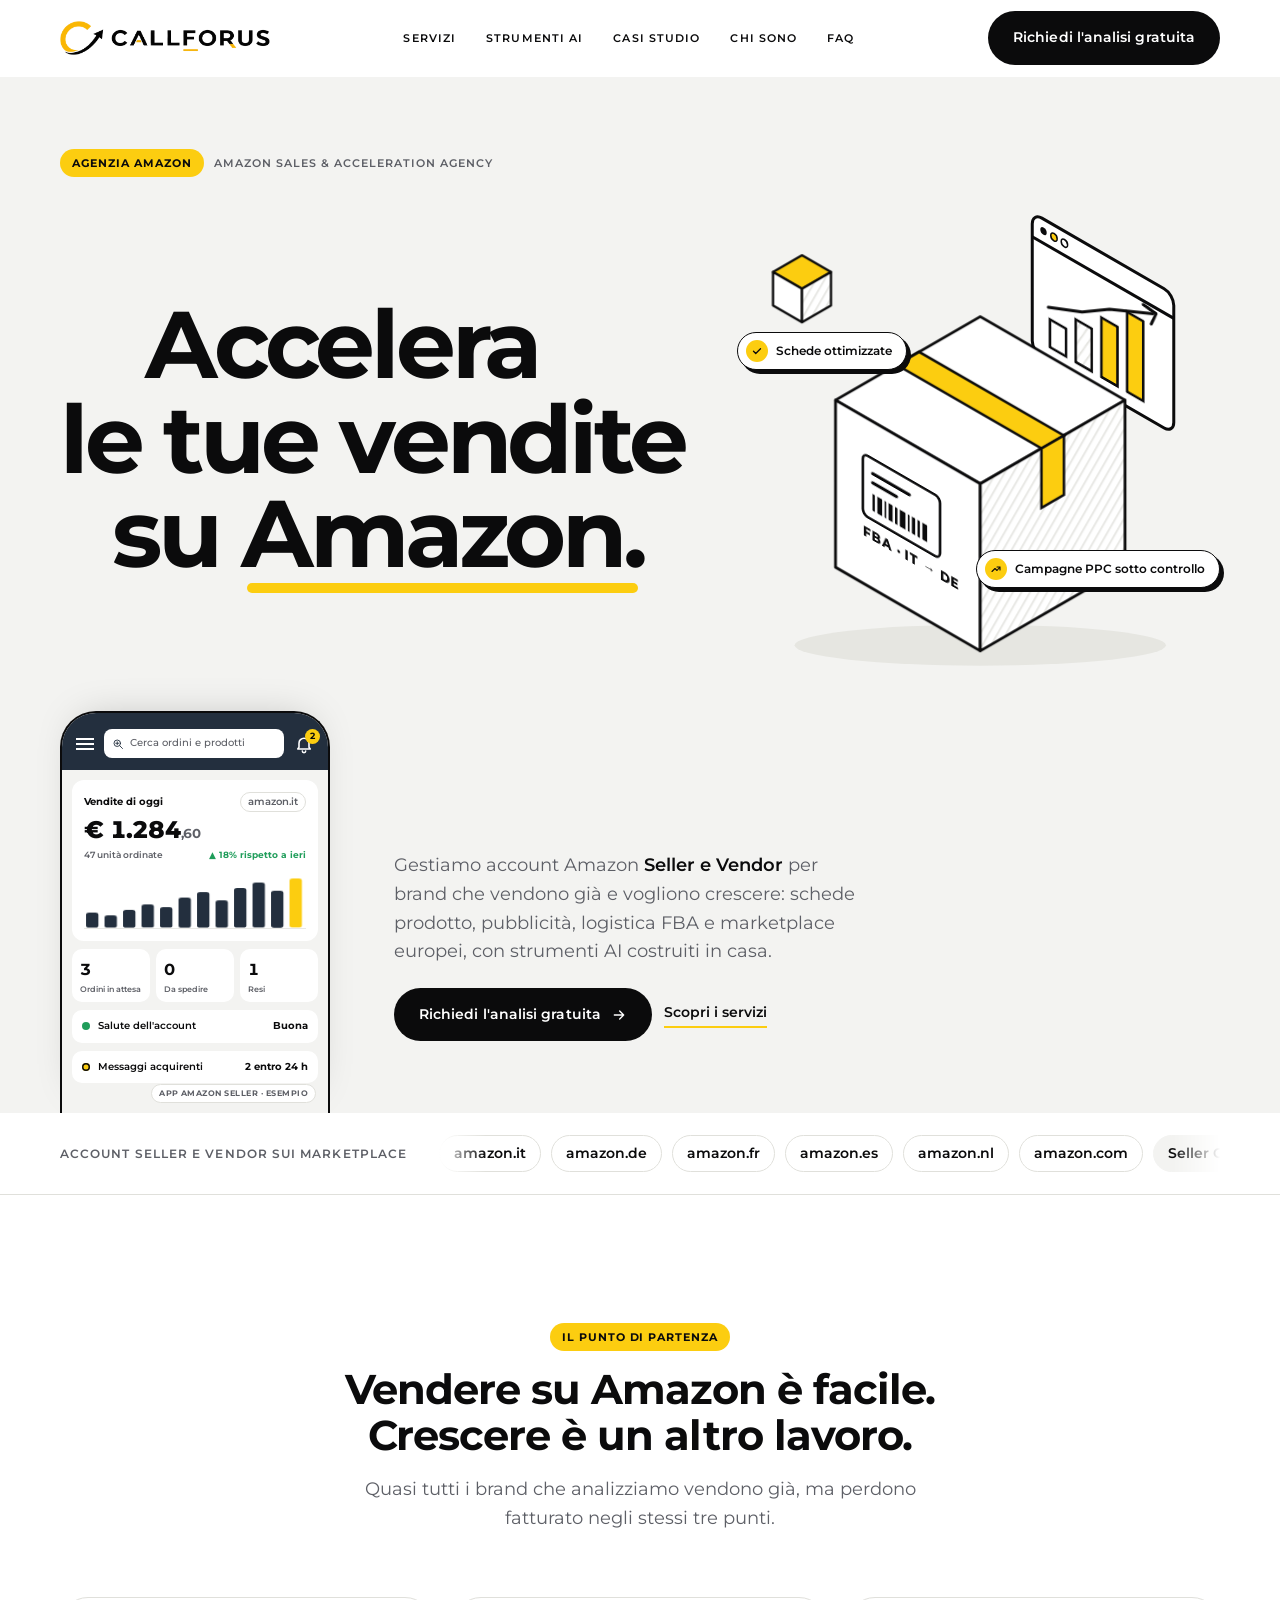
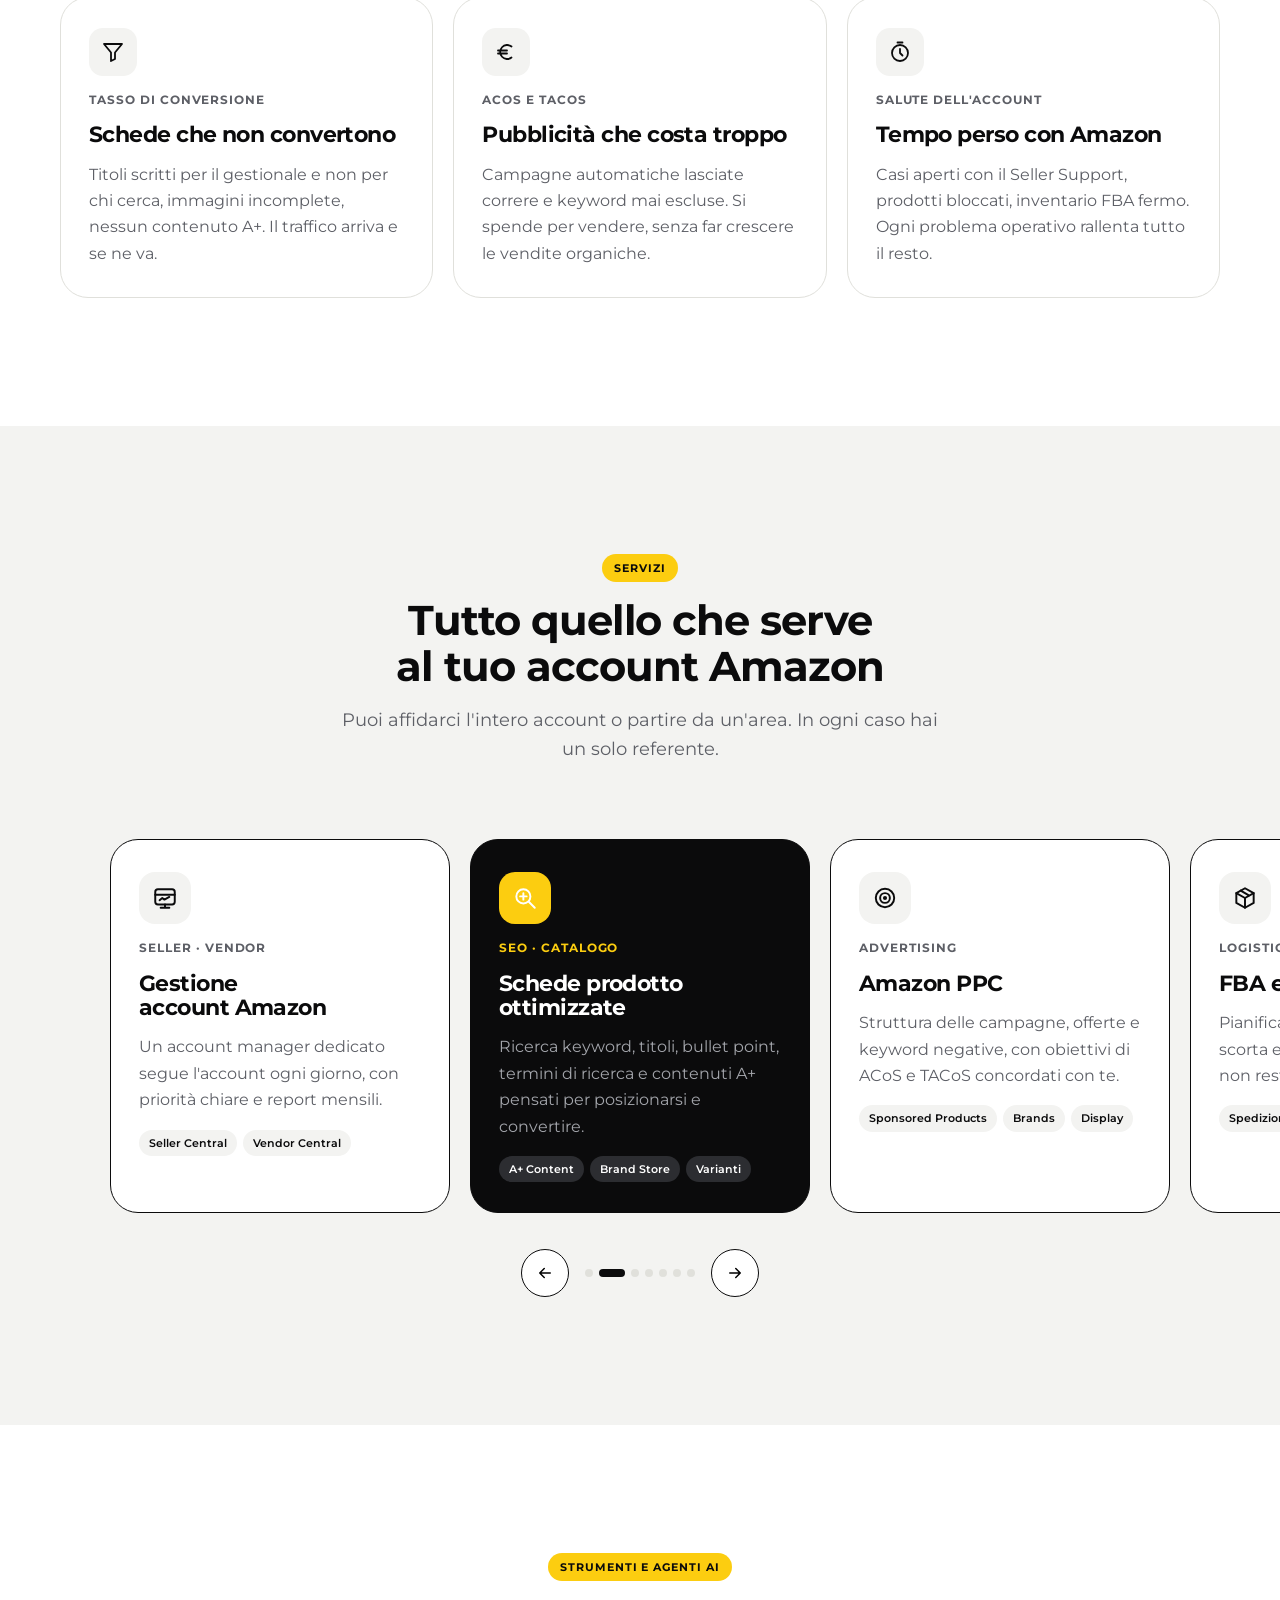
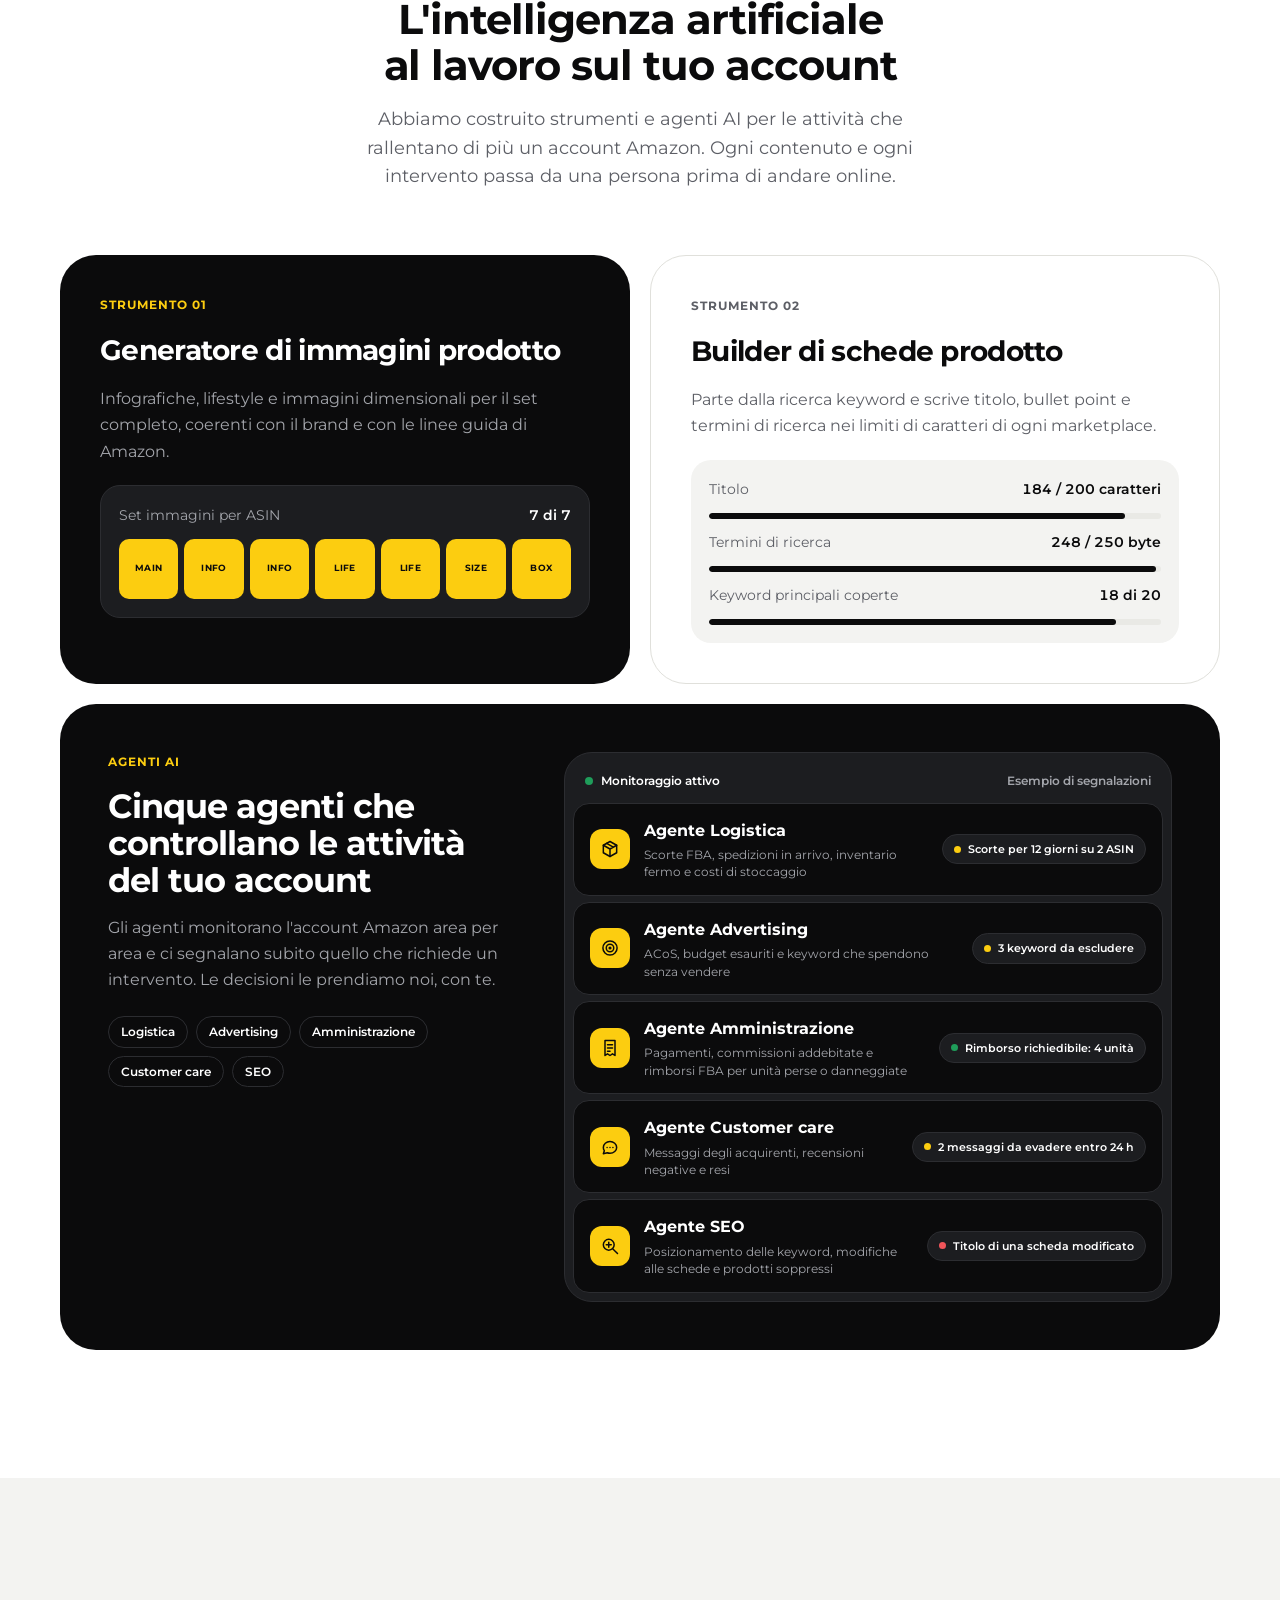
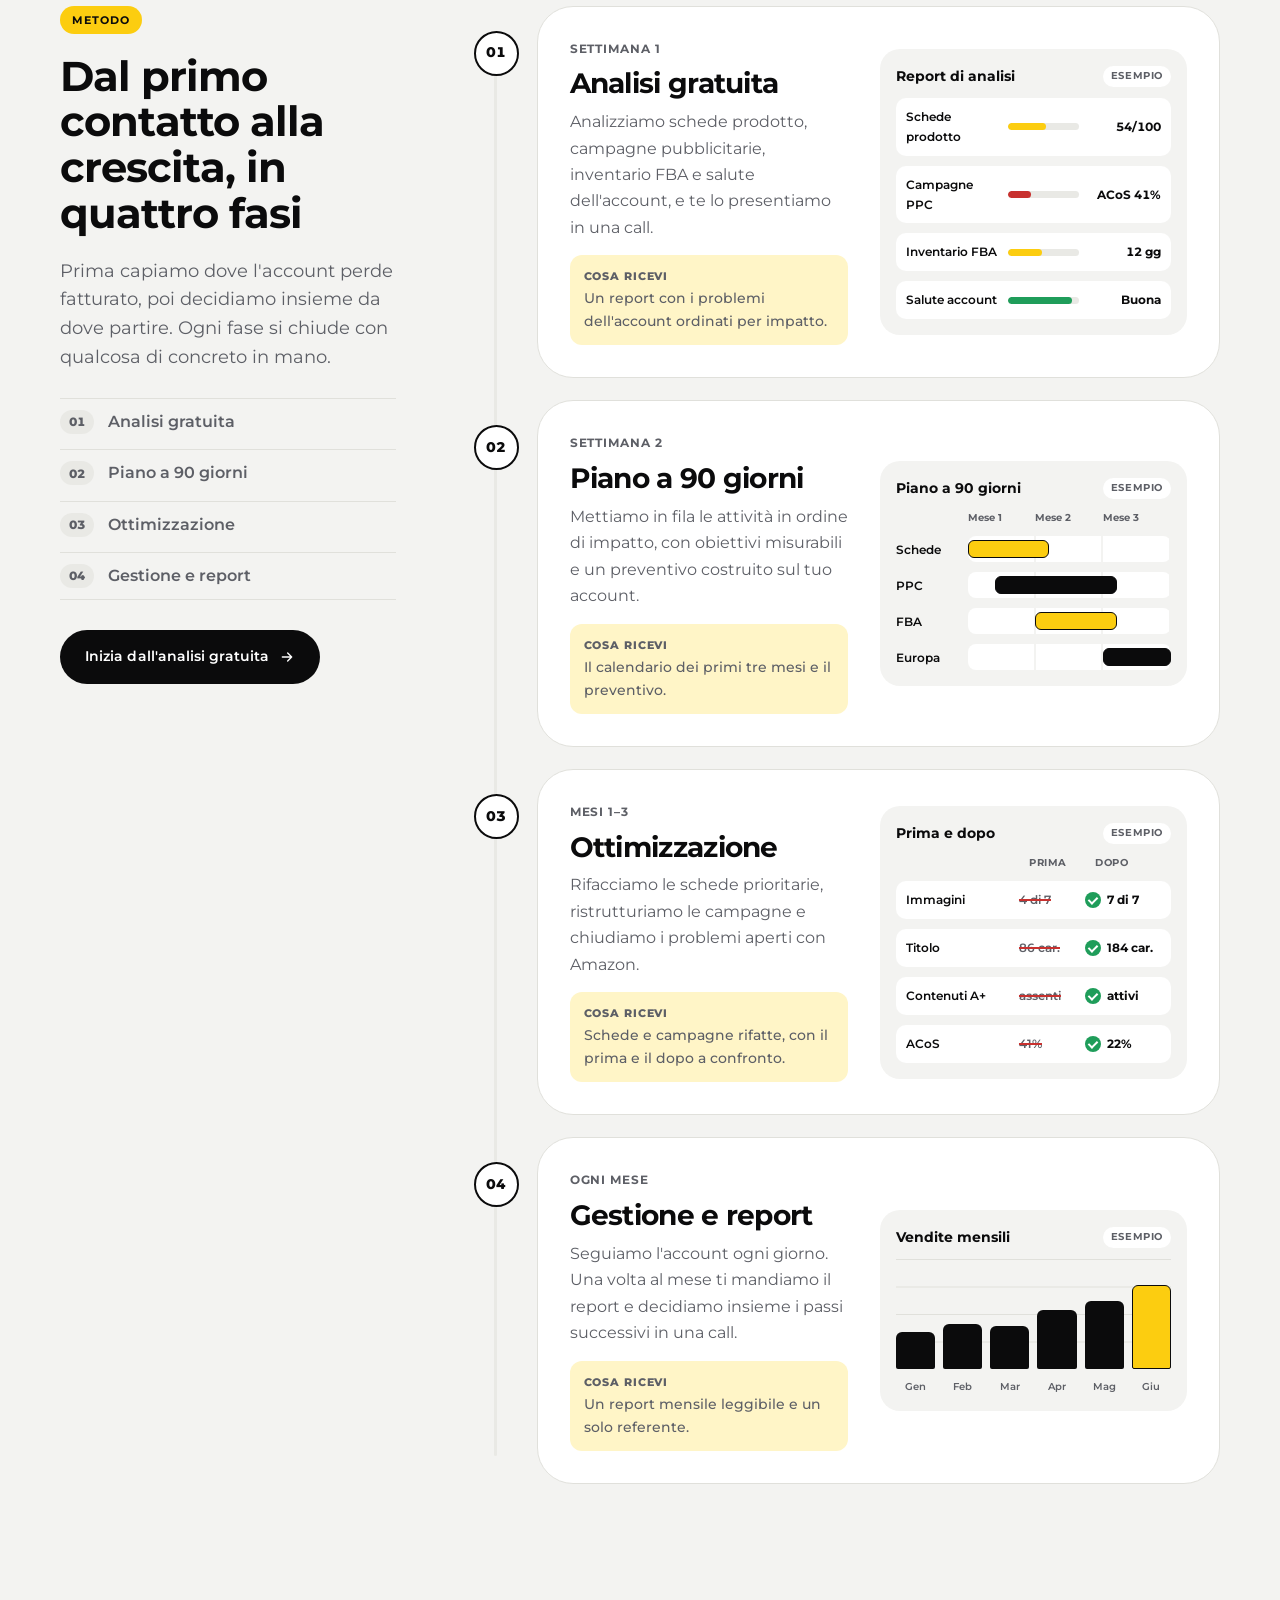
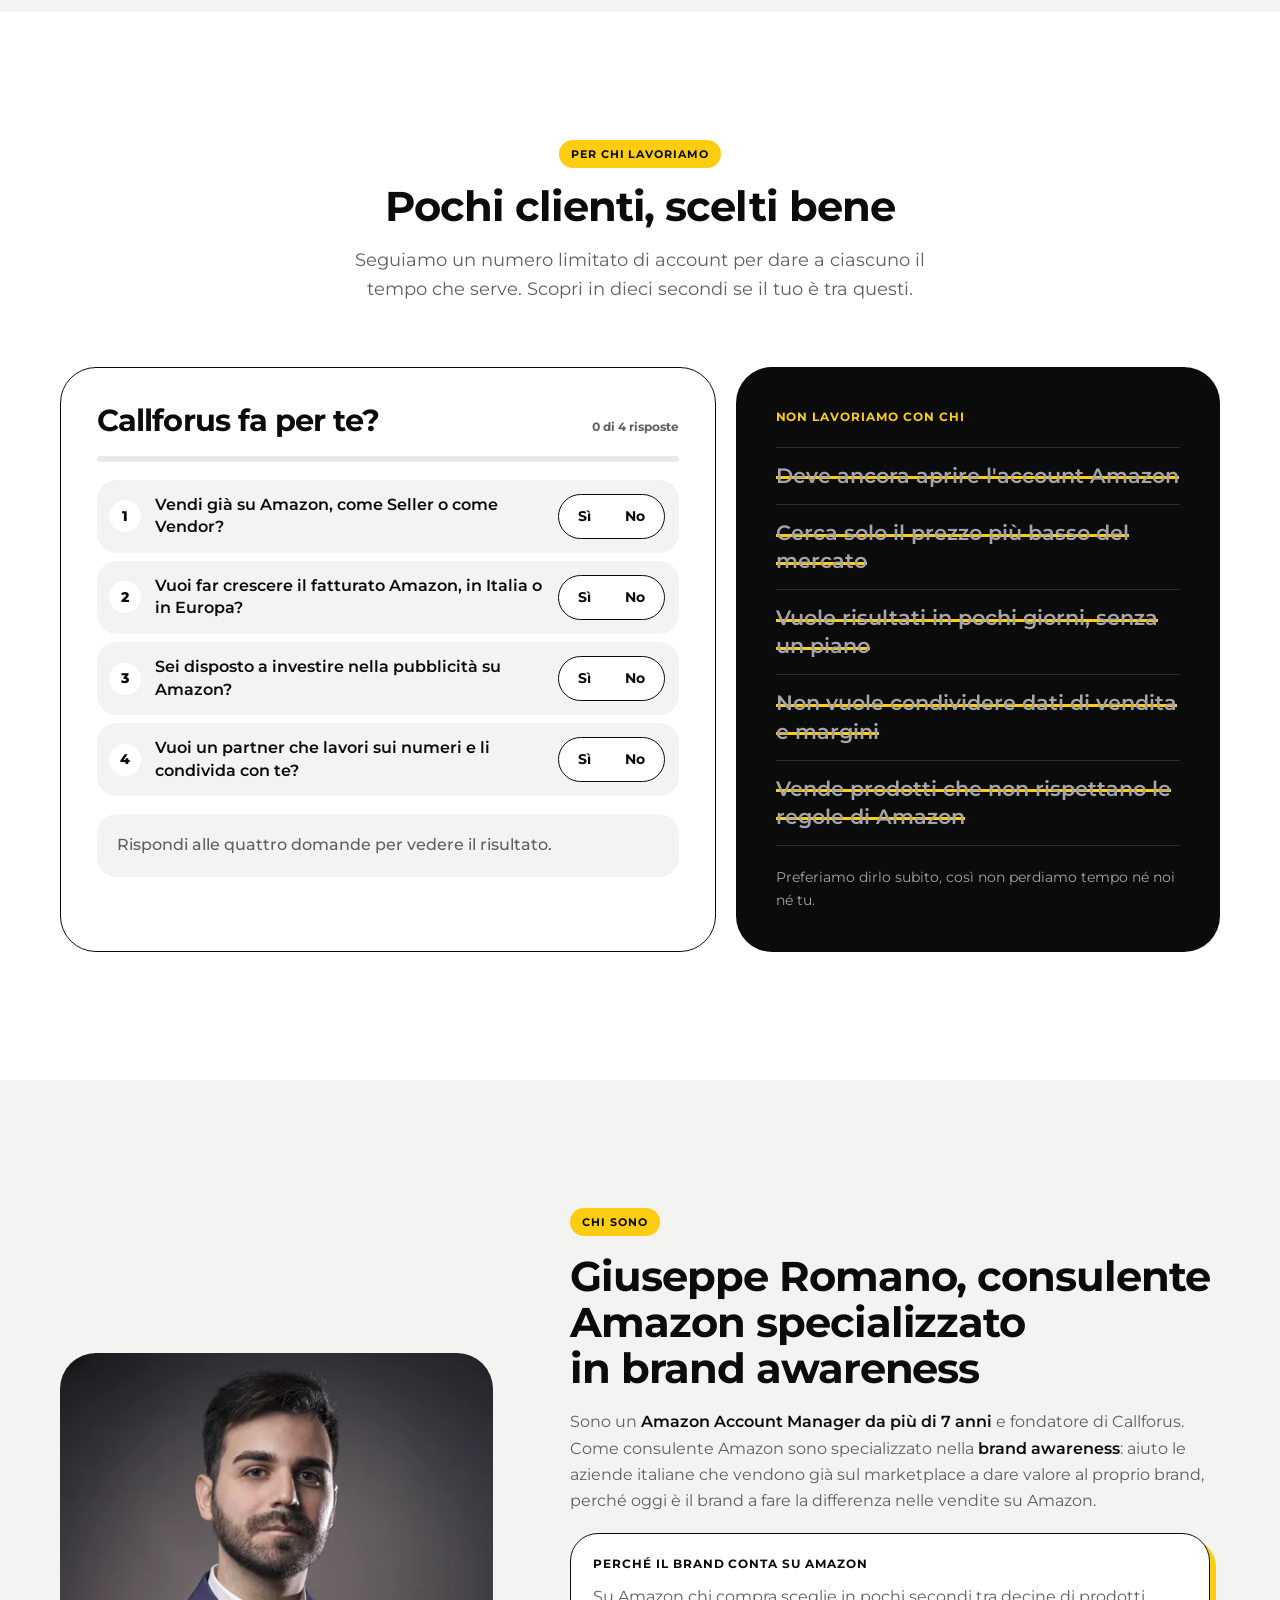
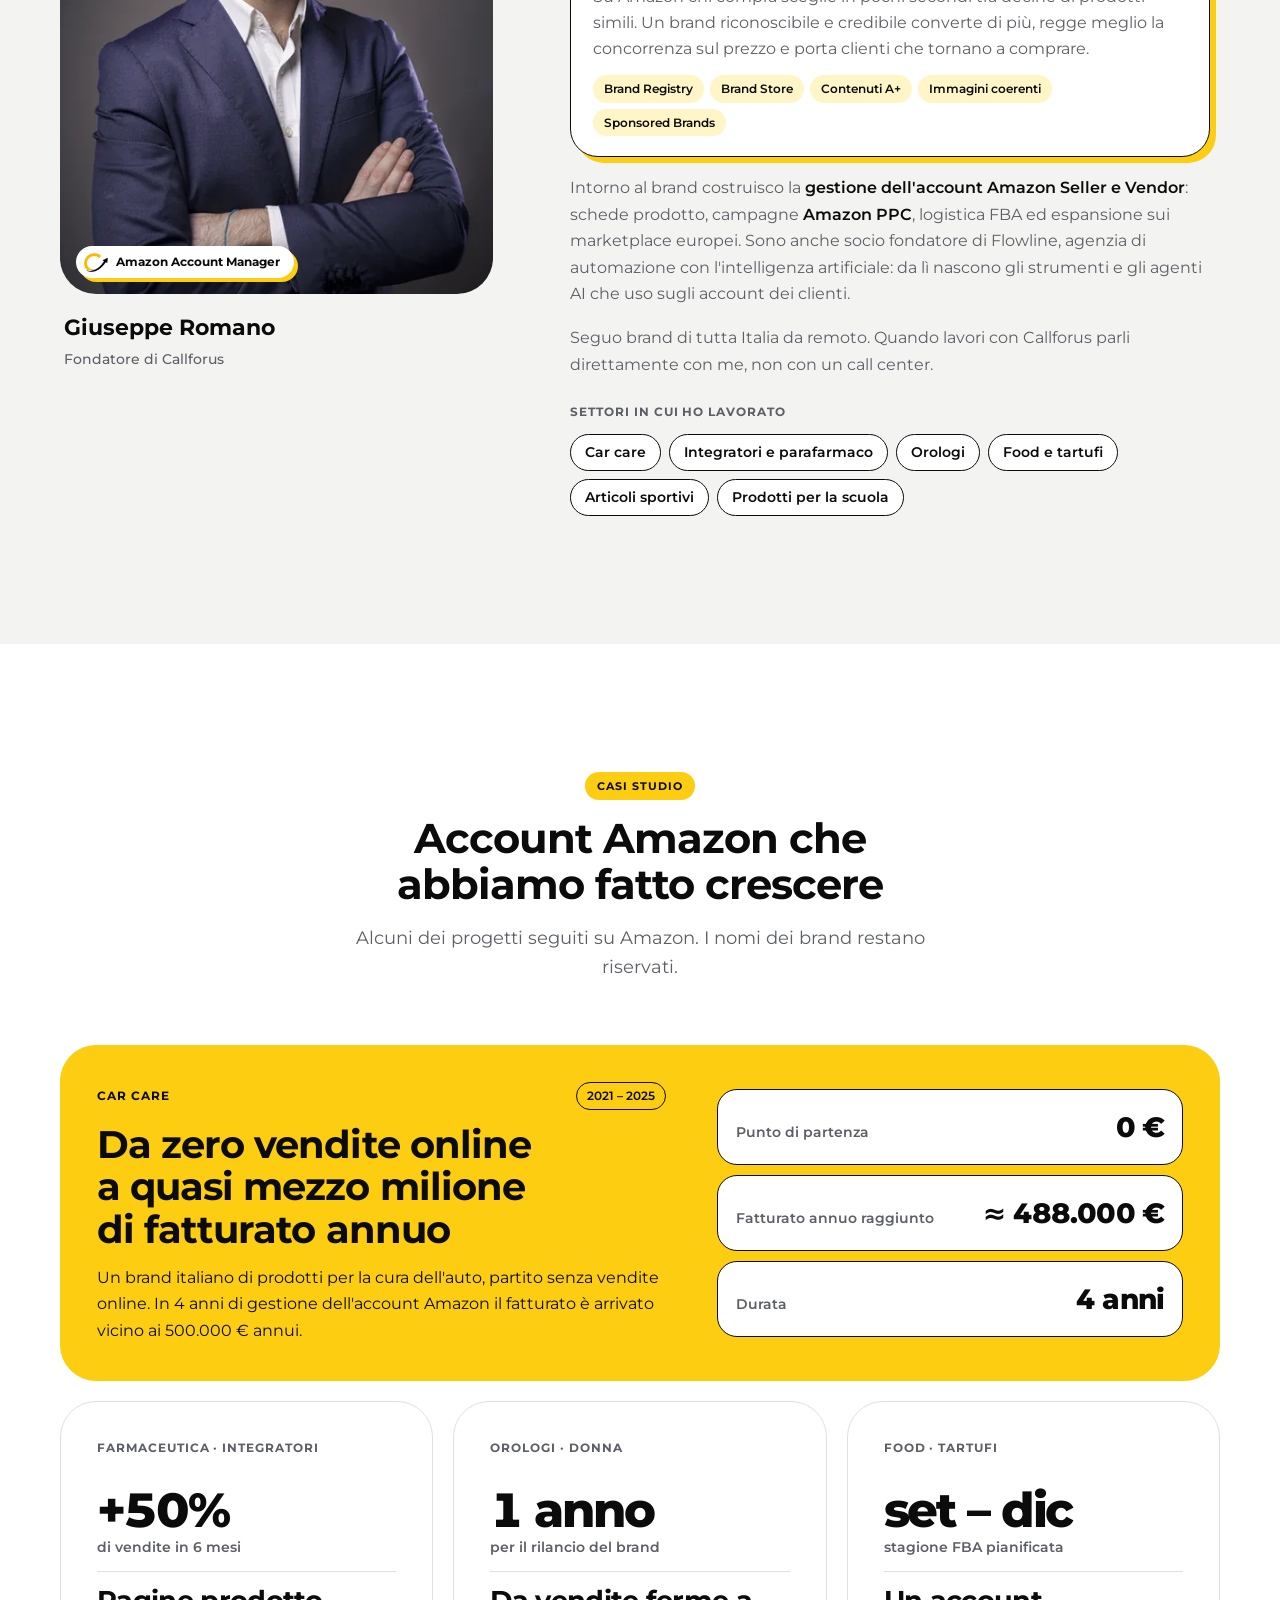
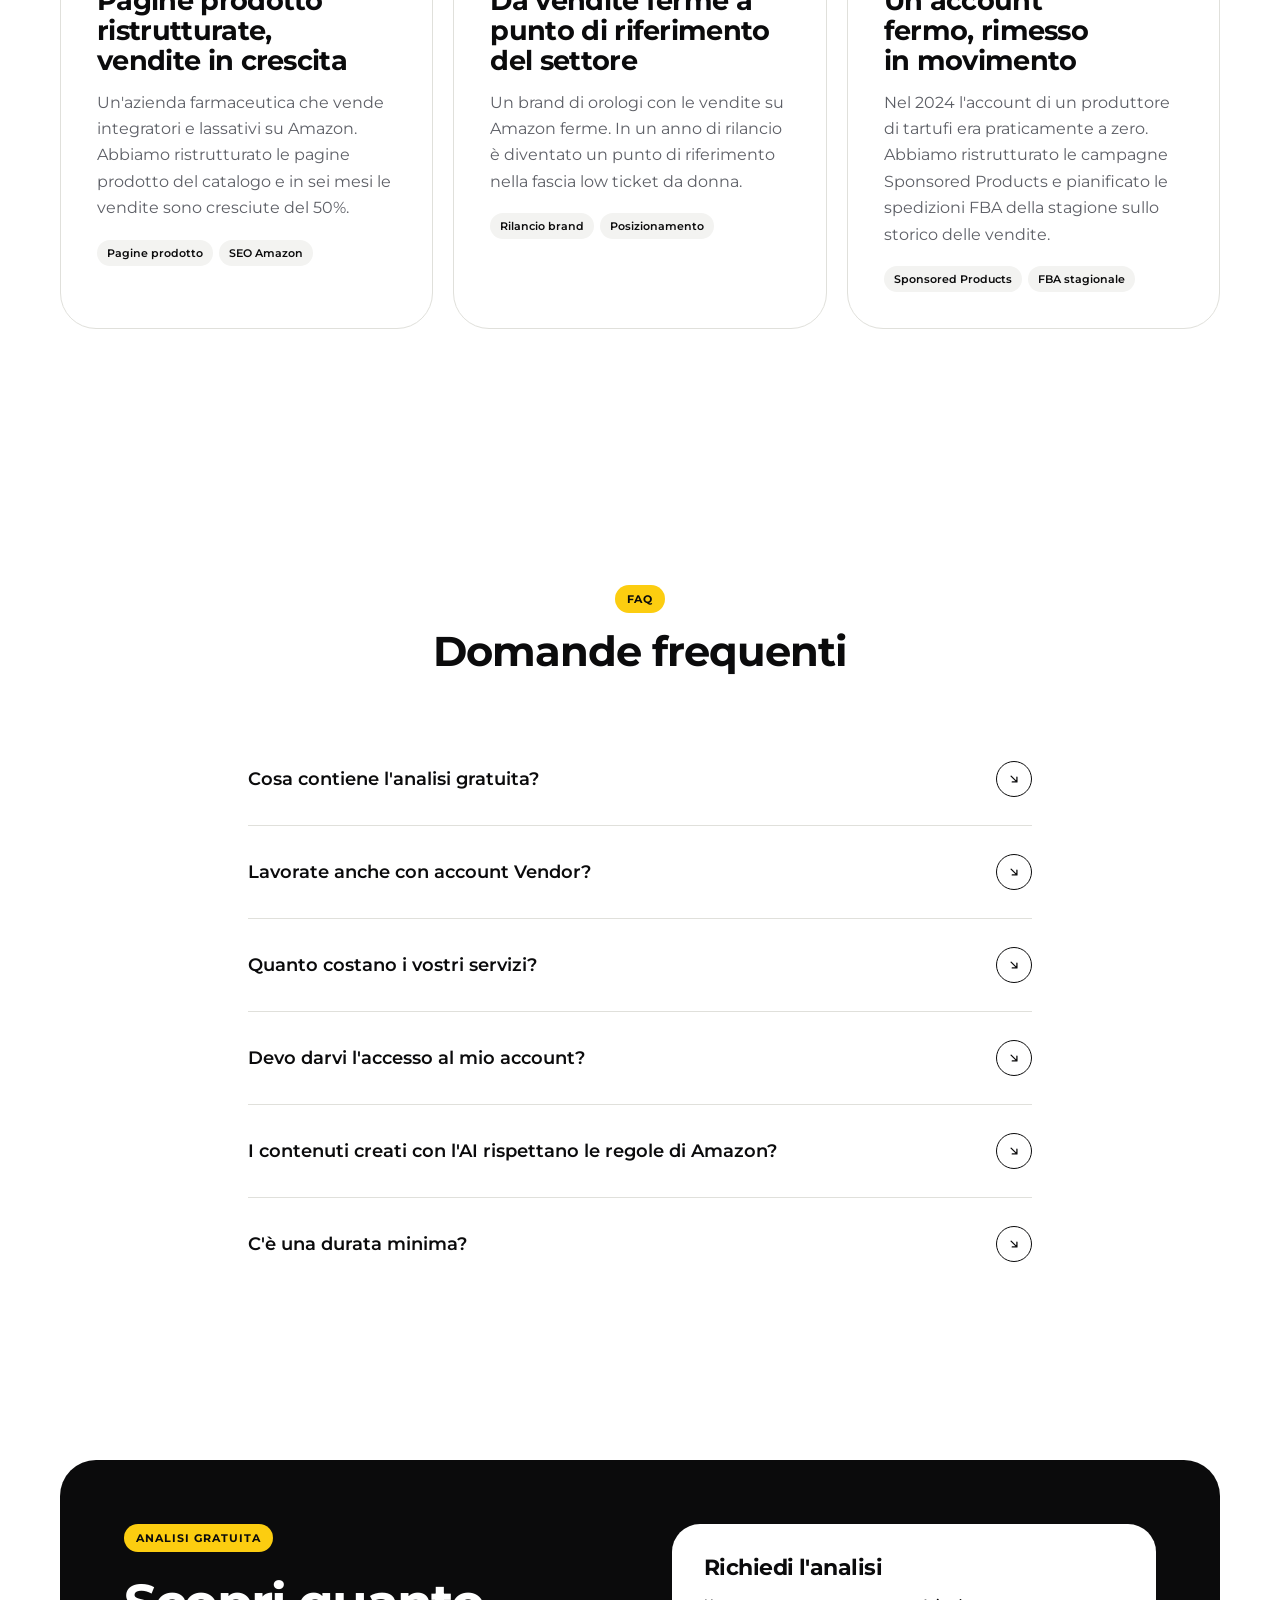
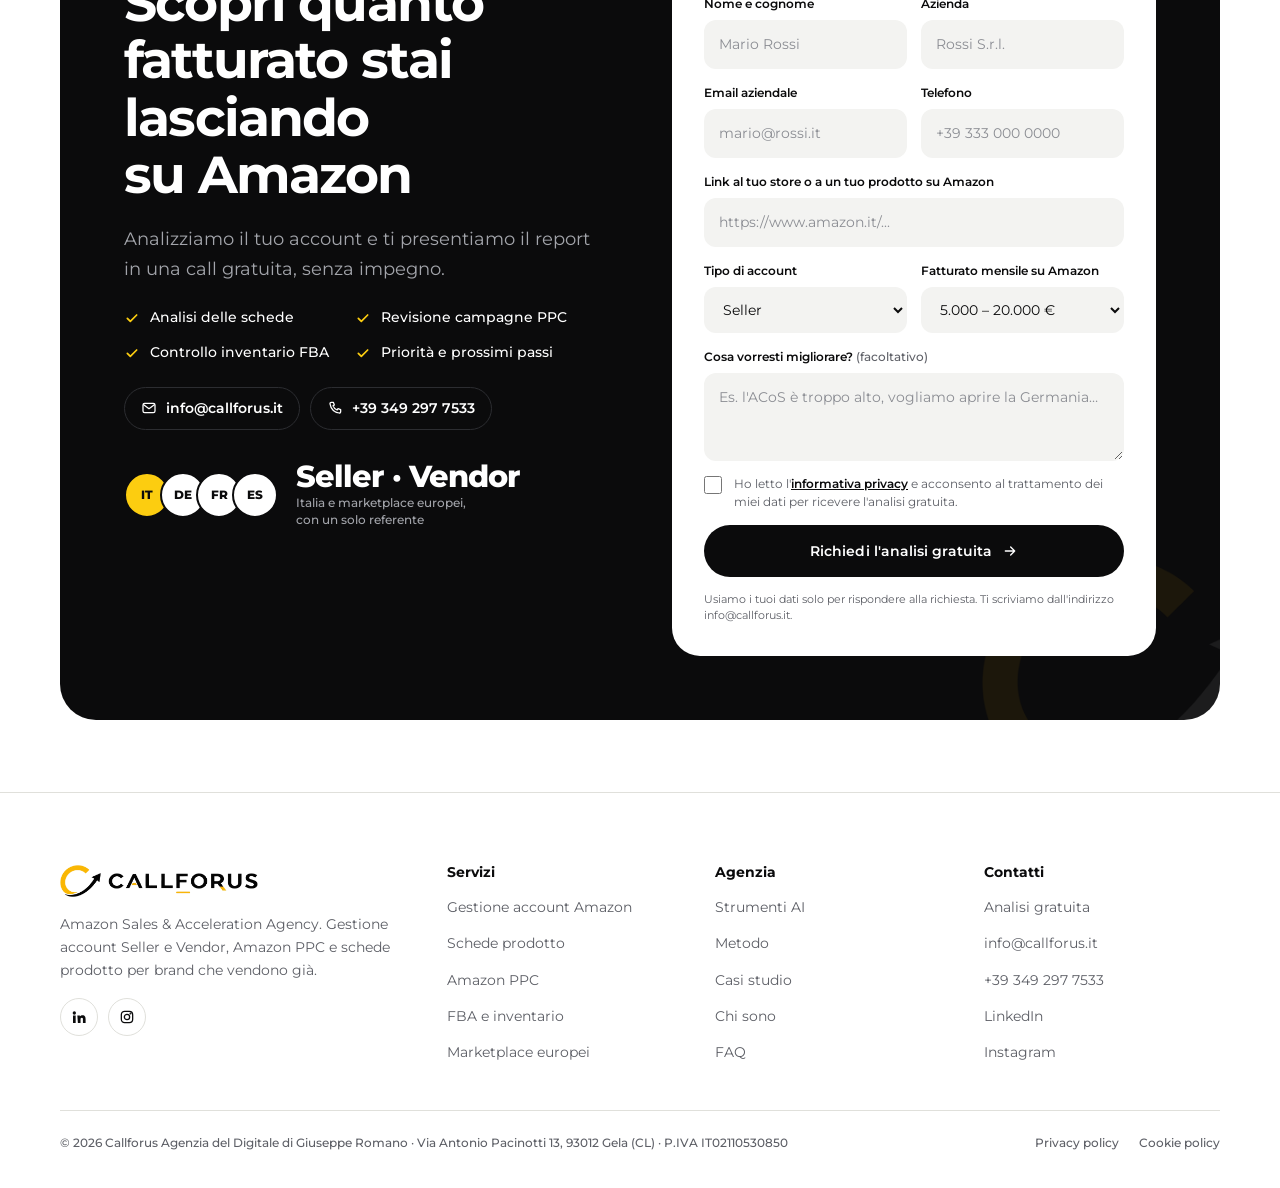
==== commit 9b0f6f30: "Modulo: passaggio da FormSubmit a Web3Forms (in attesa della chiave) FormSubmit non ha inviato la ma" ====
--- a/index.html
+++ b/index.html
@@ -551,7 +551,7 @@
           </div>
         </div>
 
-        <form class="form" id="analisi-form" action="https://formsubmit.co/callforusit@gmail.com" method="POST" novalidate aria-labelledby="form-title">
+        <form class="form" id="analisi-form" action="https://api.web3forms.com/submit" method="POST" novalidate aria-labelledby="form-title">
           <div id="form-body" style="display:grid;gap:14px">
             <h3 id="form-title">Richiedi l'analisi</h3>
             <div class="row2">
@@ -577,7 +577,7 @@
           <div class="done" id="form-done" hidden>
             <i><svg aria-hidden="true"><use href="#i-check"/></svg></i>
             <strong>Richiesta inviata</strong>
-            <p>Grazie <span id="done-name"></span>. Abbiamo ricevuto la tua richiesta di analisi e ti ricontatteremo all'indirizzo <b id="done-email"></b>. Ti abbiamo mandato anche una mail di conferma.</p>
+            <p>Grazie <span id="done-name"></span>. Abbiamo ricevuto la tua richiesta di analisi e ti ricontatteremo all'indirizzo <b id="done-email"></b>.</p>
           </div>
         </form>
       </div>
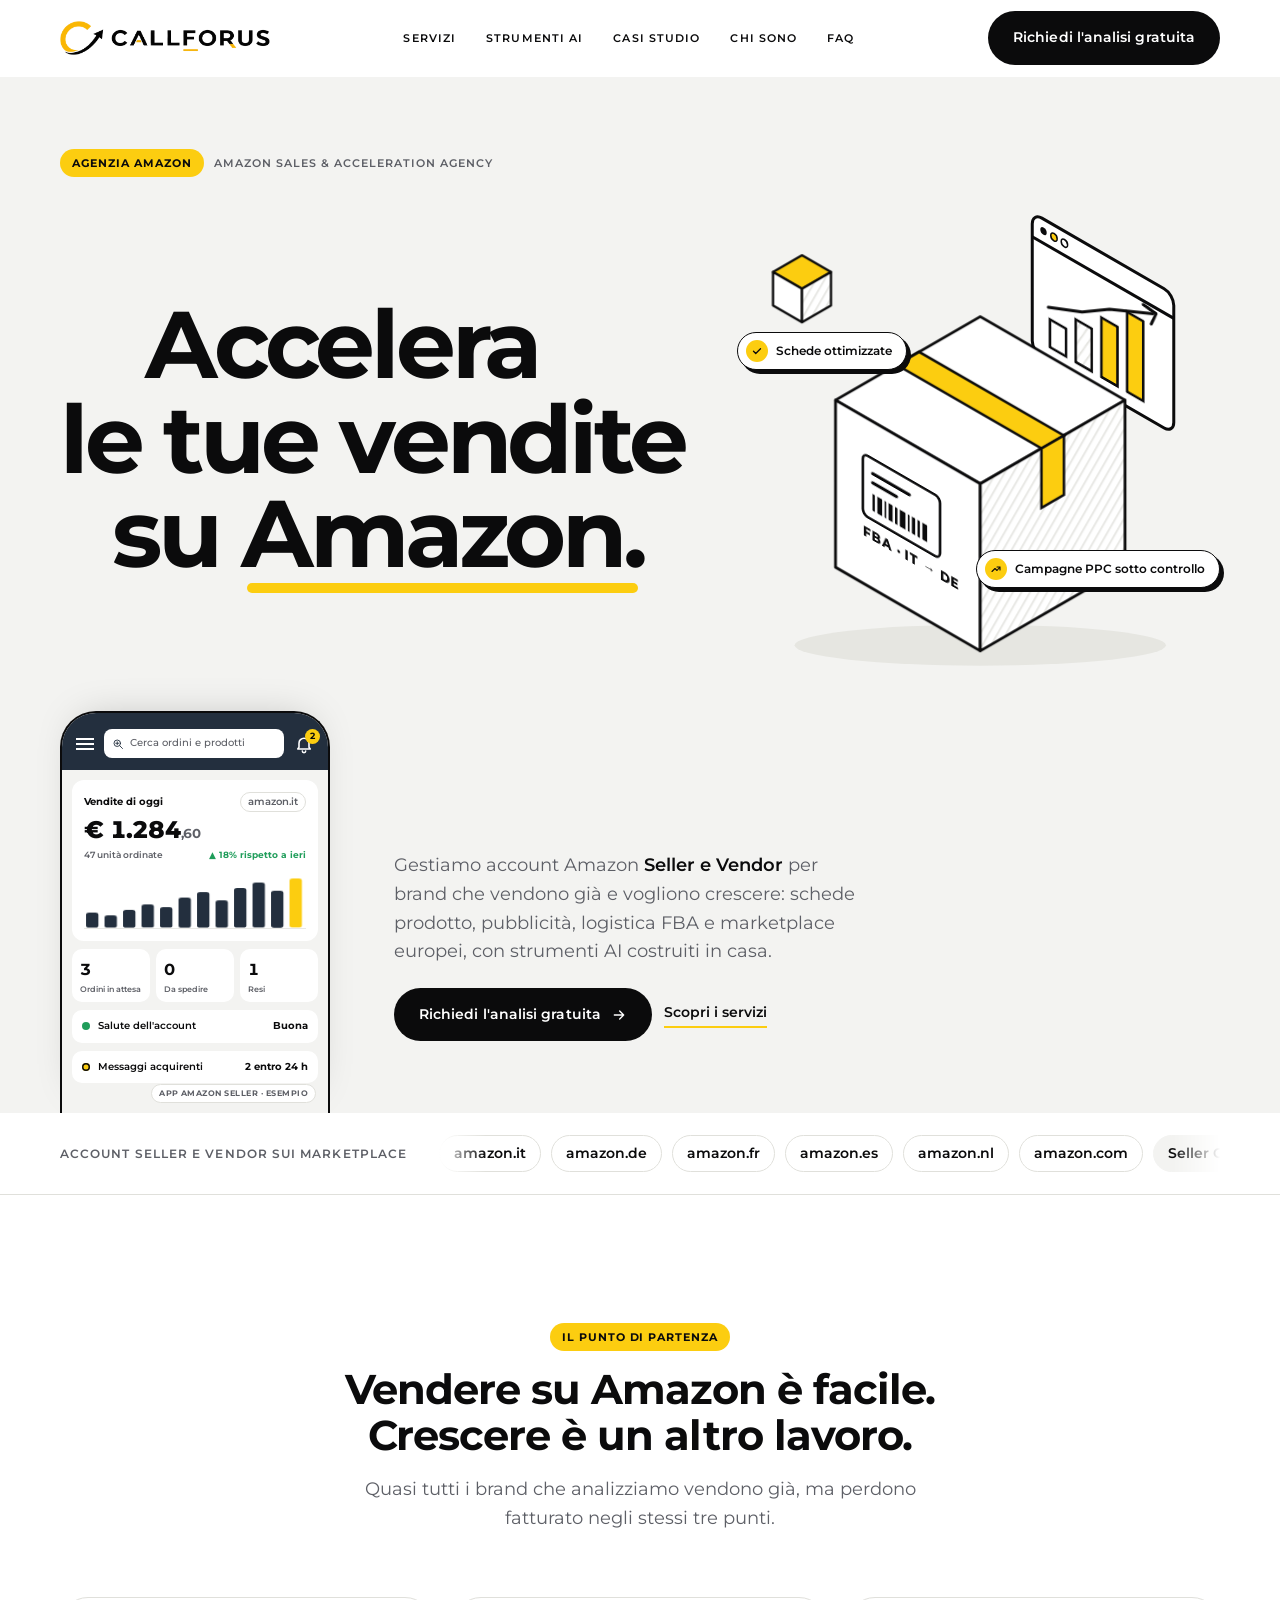
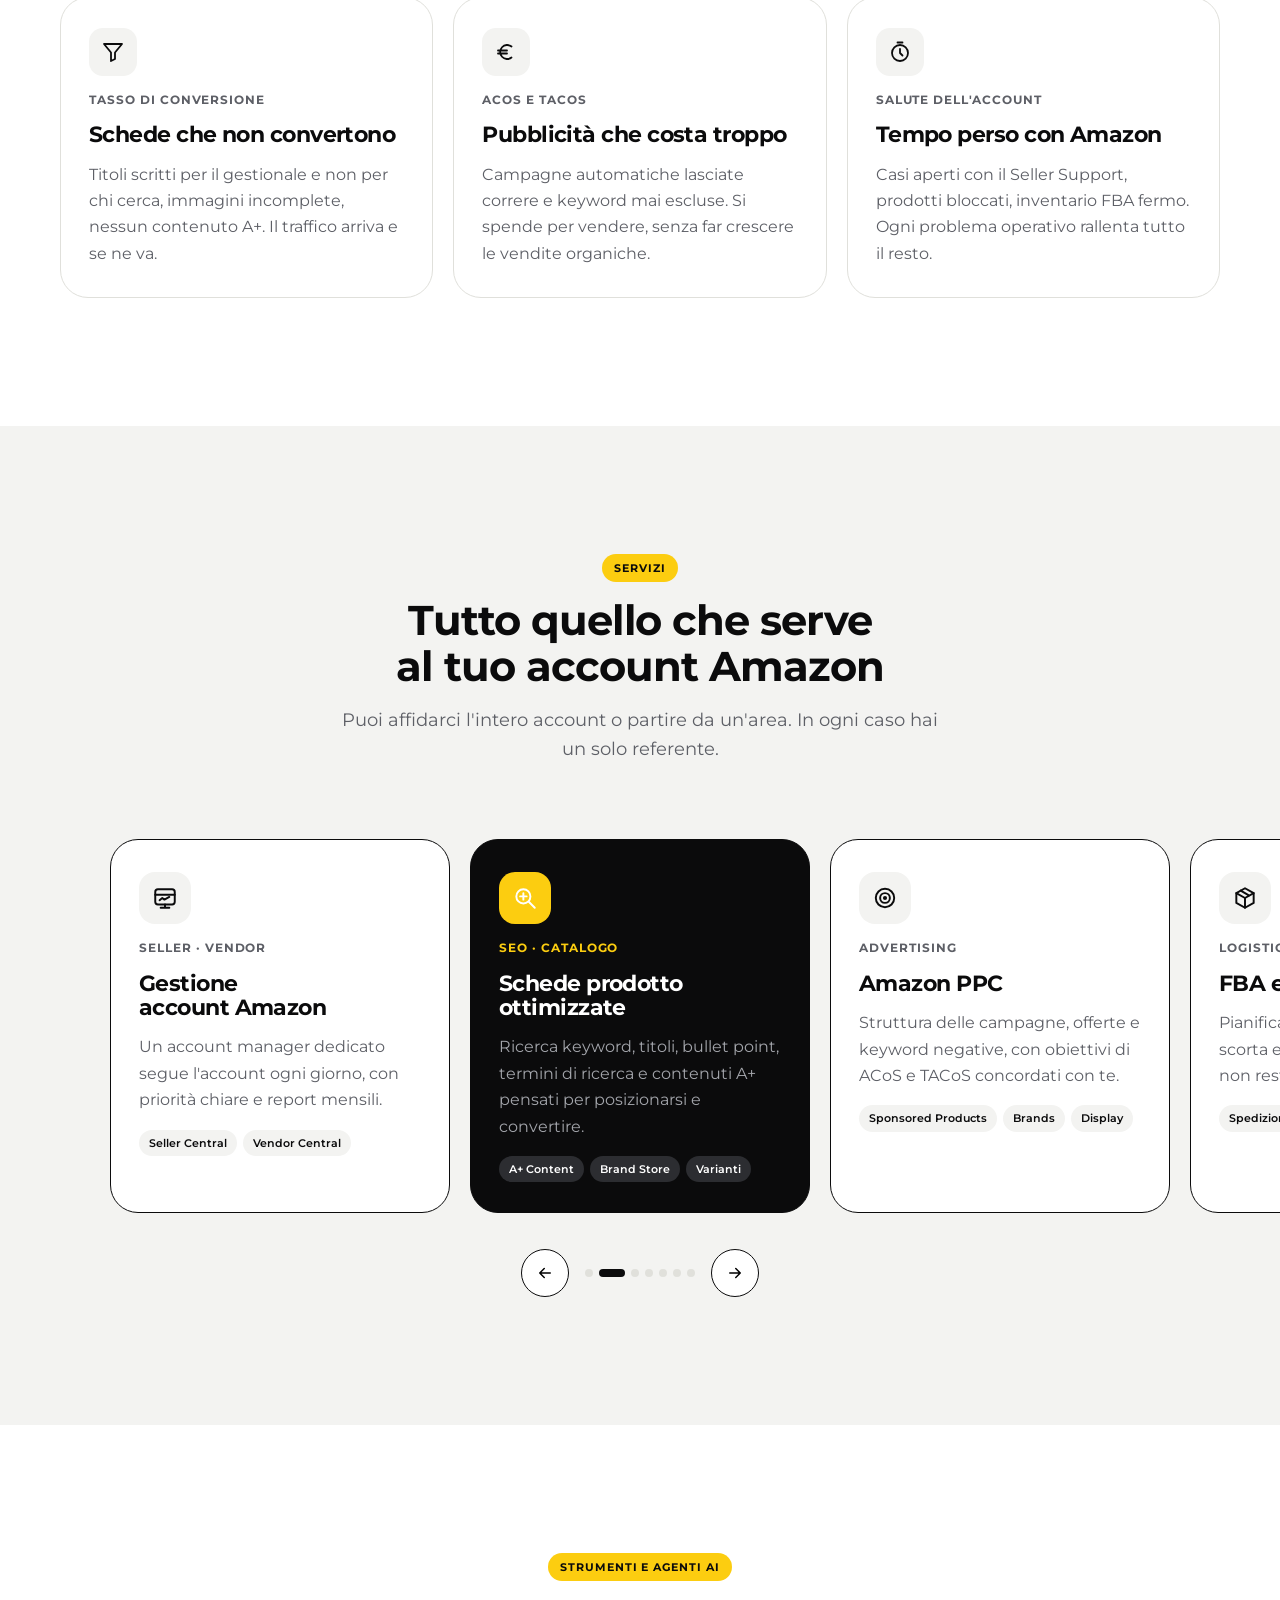
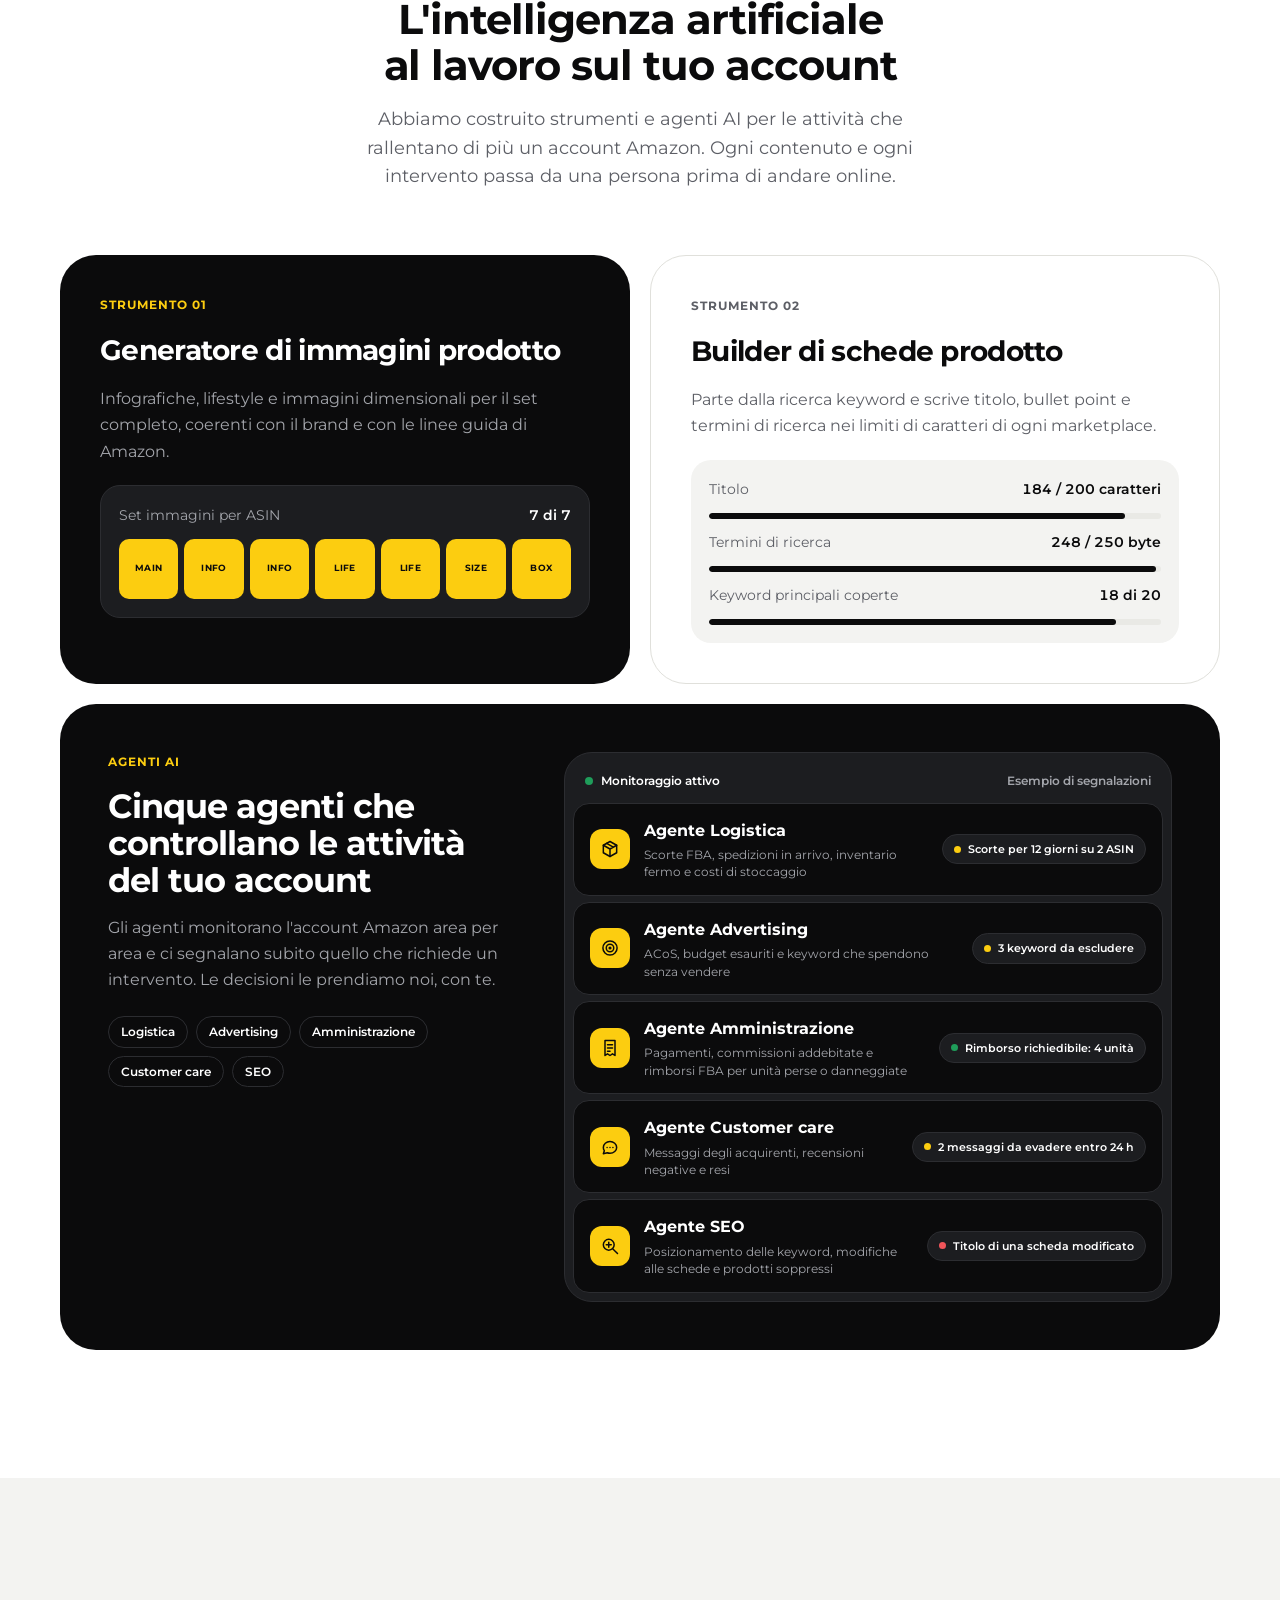
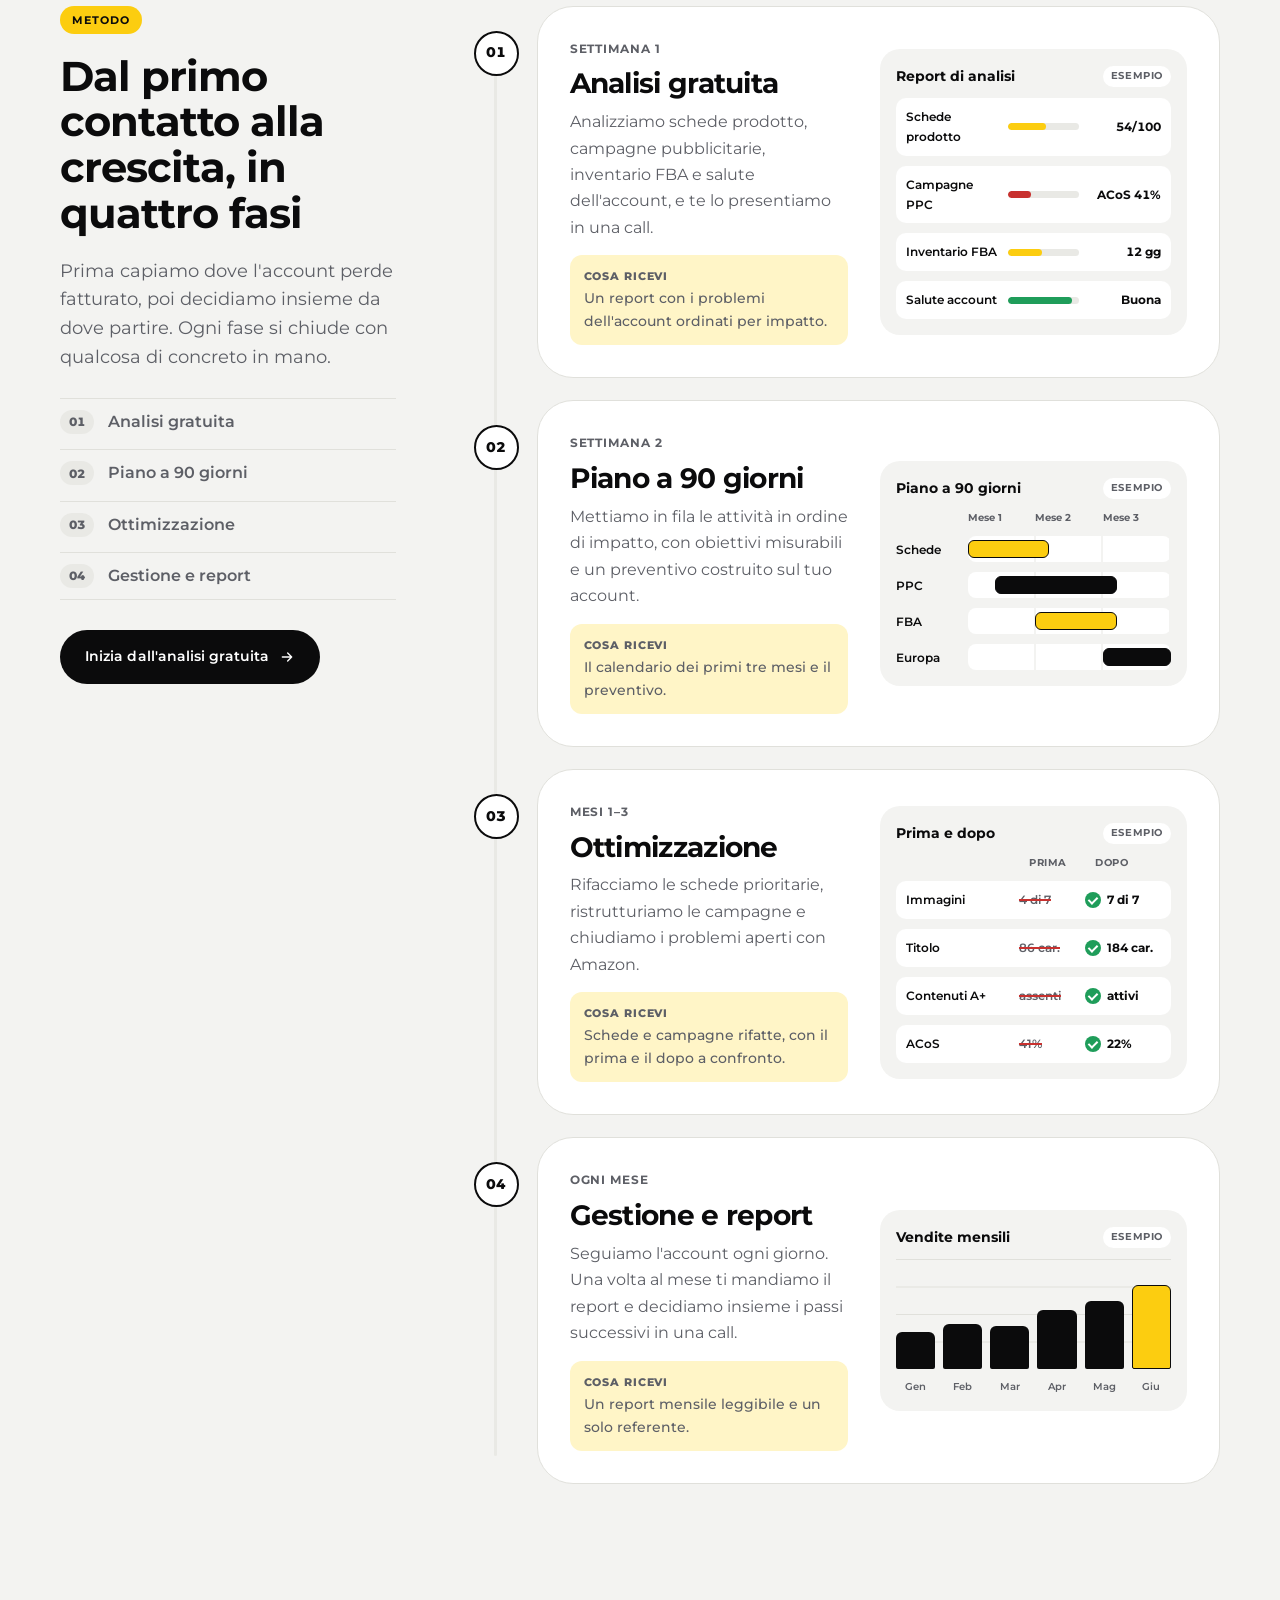
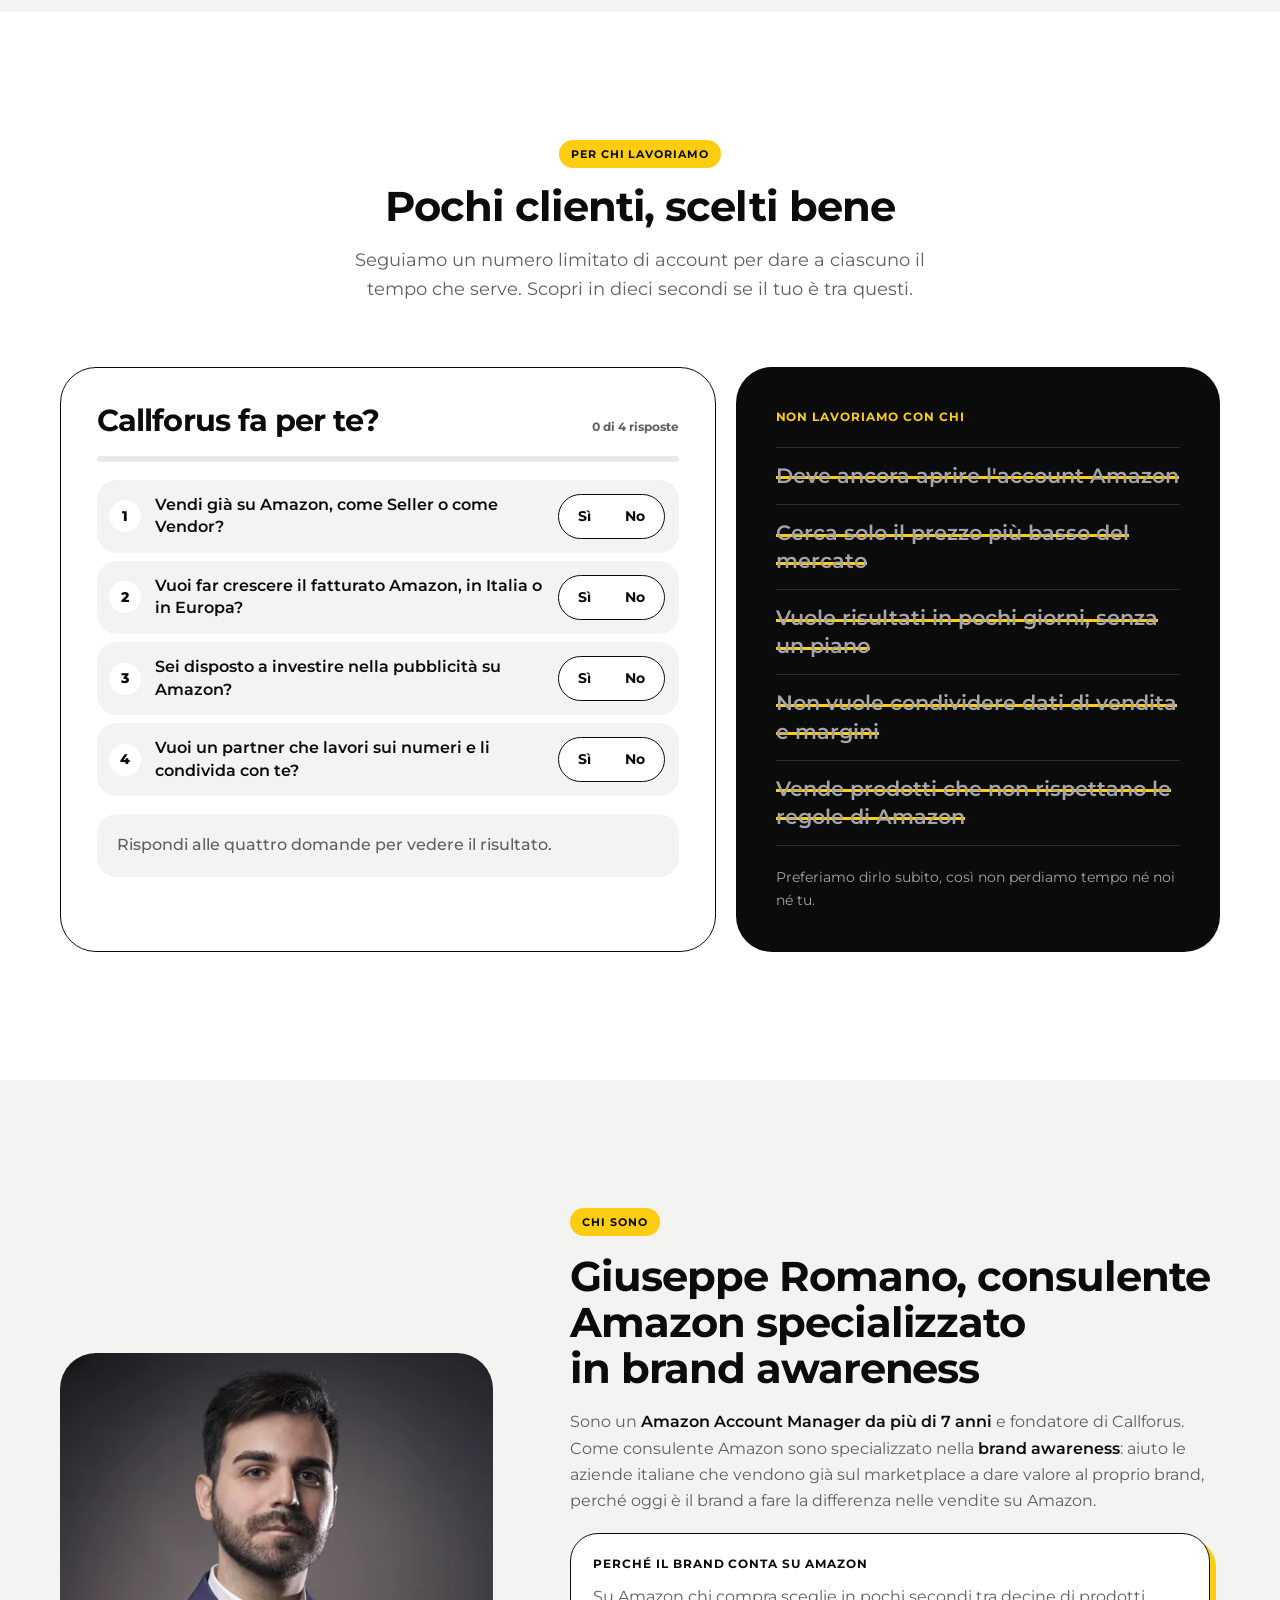
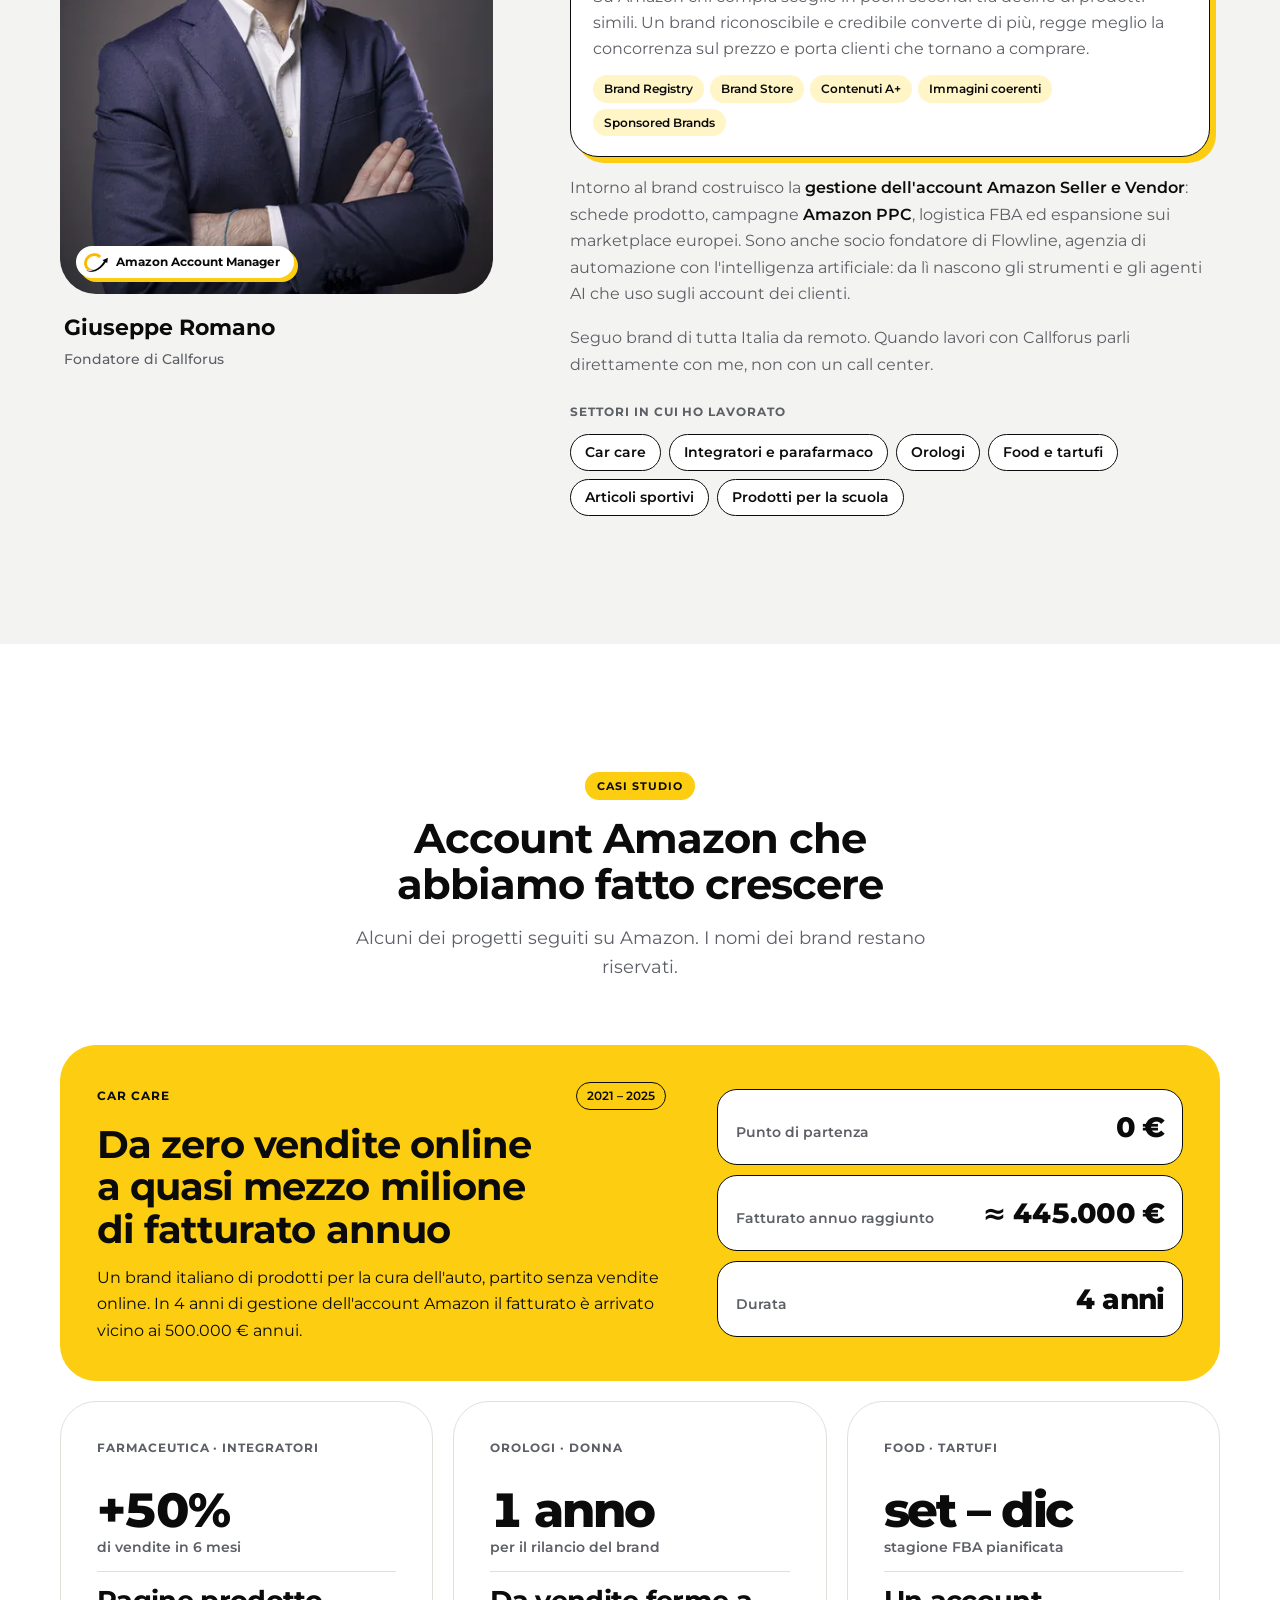
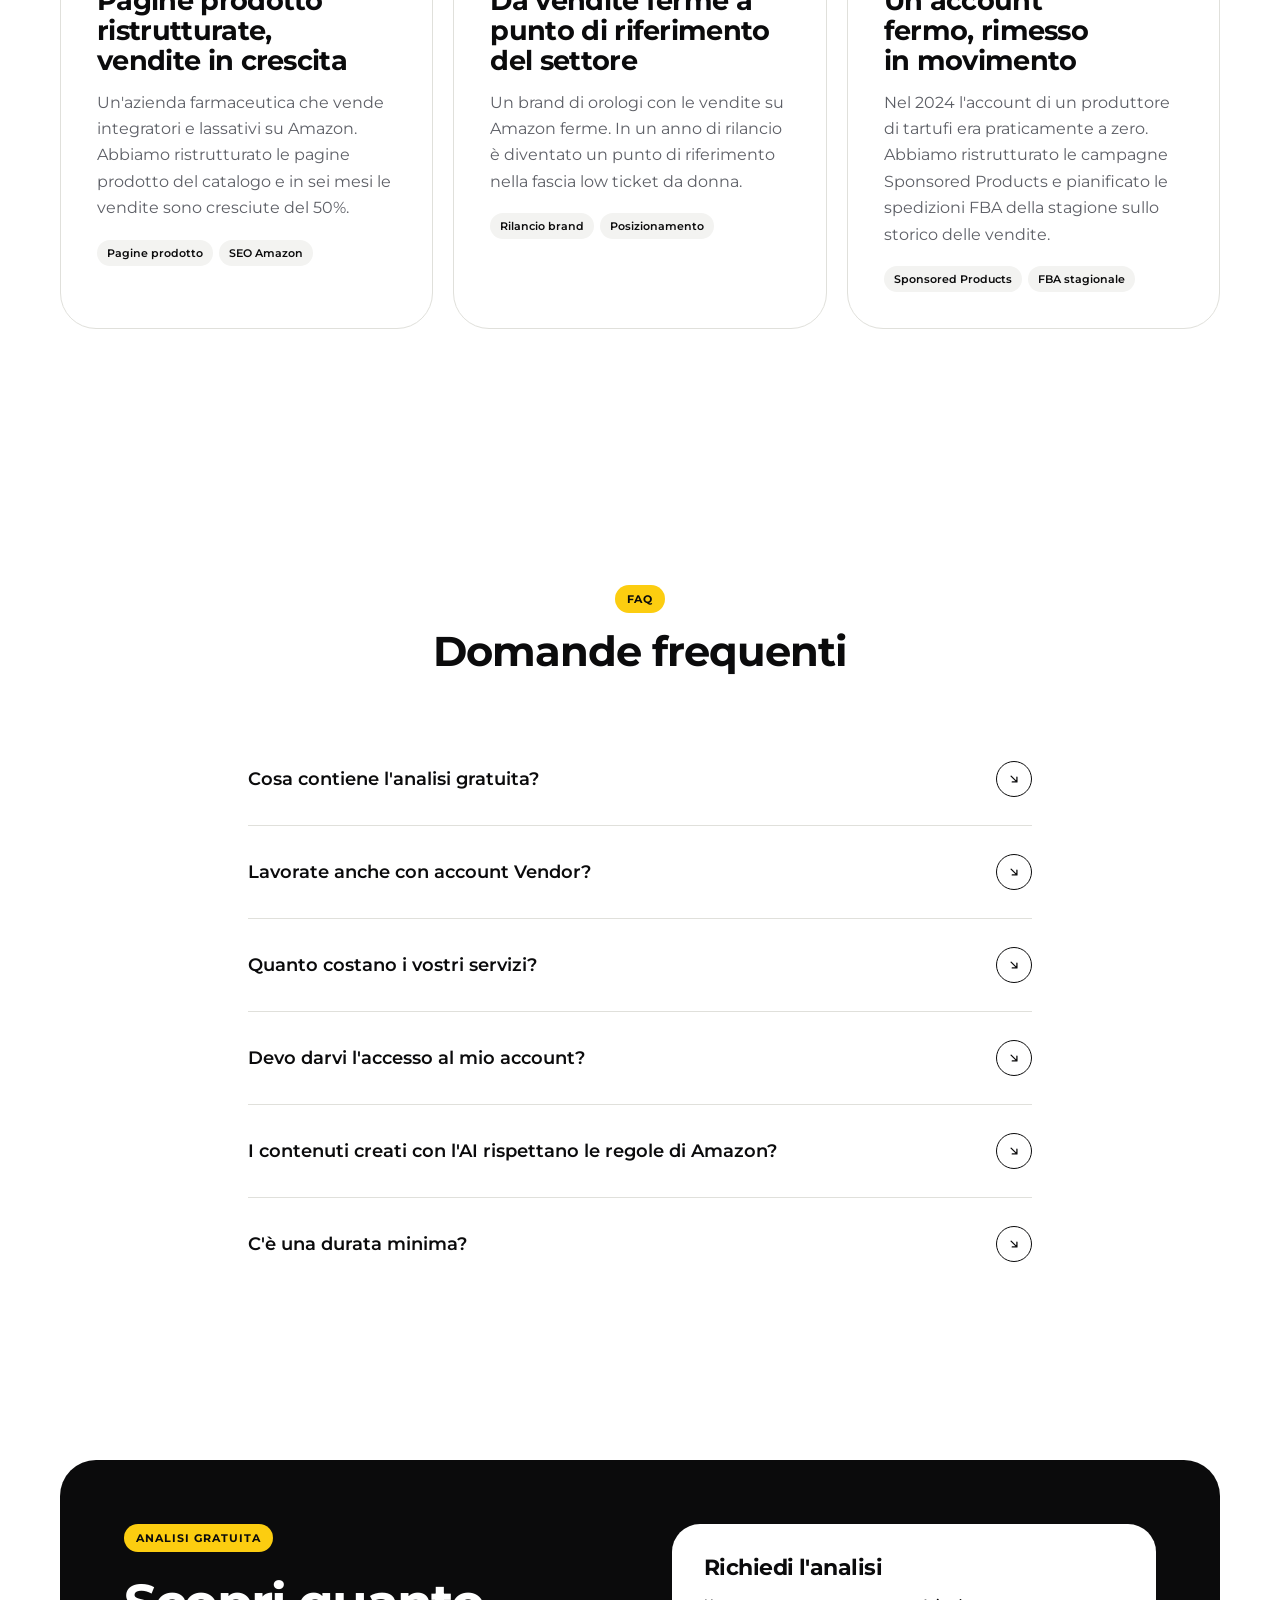
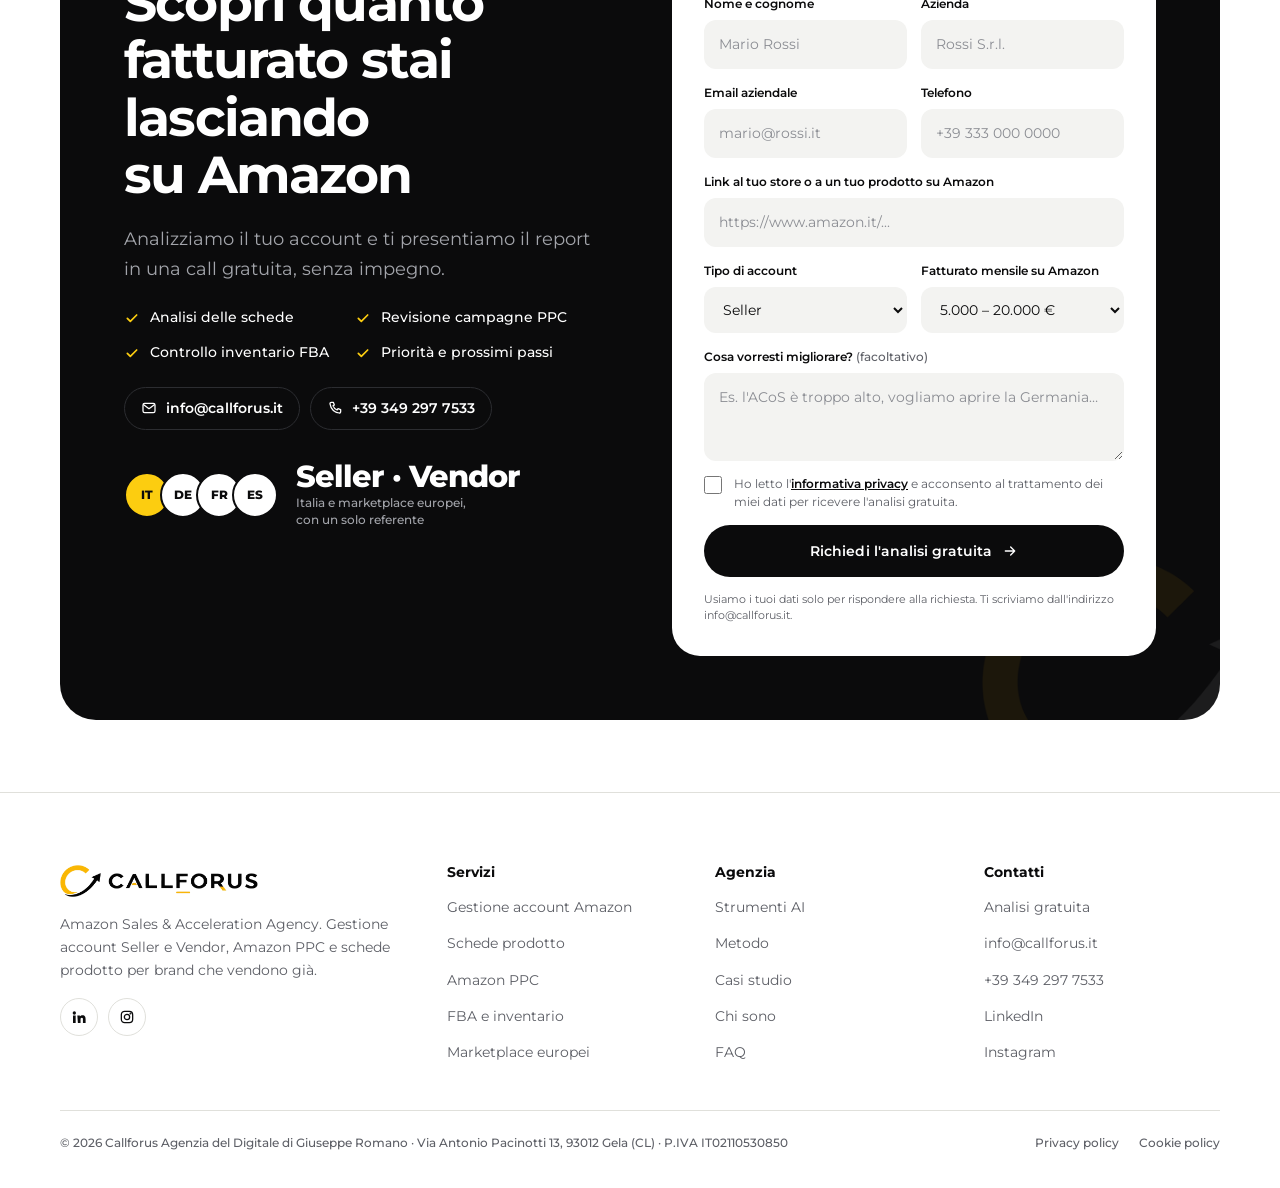
==== commit d9250aa3: "Mantiene la verifica del dominio Facebook del sito attuale Co-Authored-By: Claude Opus 5.5 <noreply@" ====
--- a/index.html
+++ b/index.html
@@ -18,6 +18,7 @@
 <meta property="og:image:height" content="630">
 <meta name="twitter:card" content="summary_large_image">
 <meta name="theme-color" content="#FFFFFF">
+<meta name="facebook-domain-verification" content="ql4fv3olrr9gt9sp8ihlz3q564ass2">
 <link rel="icon" type="image/png" sizes="32x32" href="assets/img/favicon-32.png">
 <link rel="apple-touch-icon" href="assets/img/apple-touch-icon.png">
 <link rel="manifest" href="site.webmanifest">
